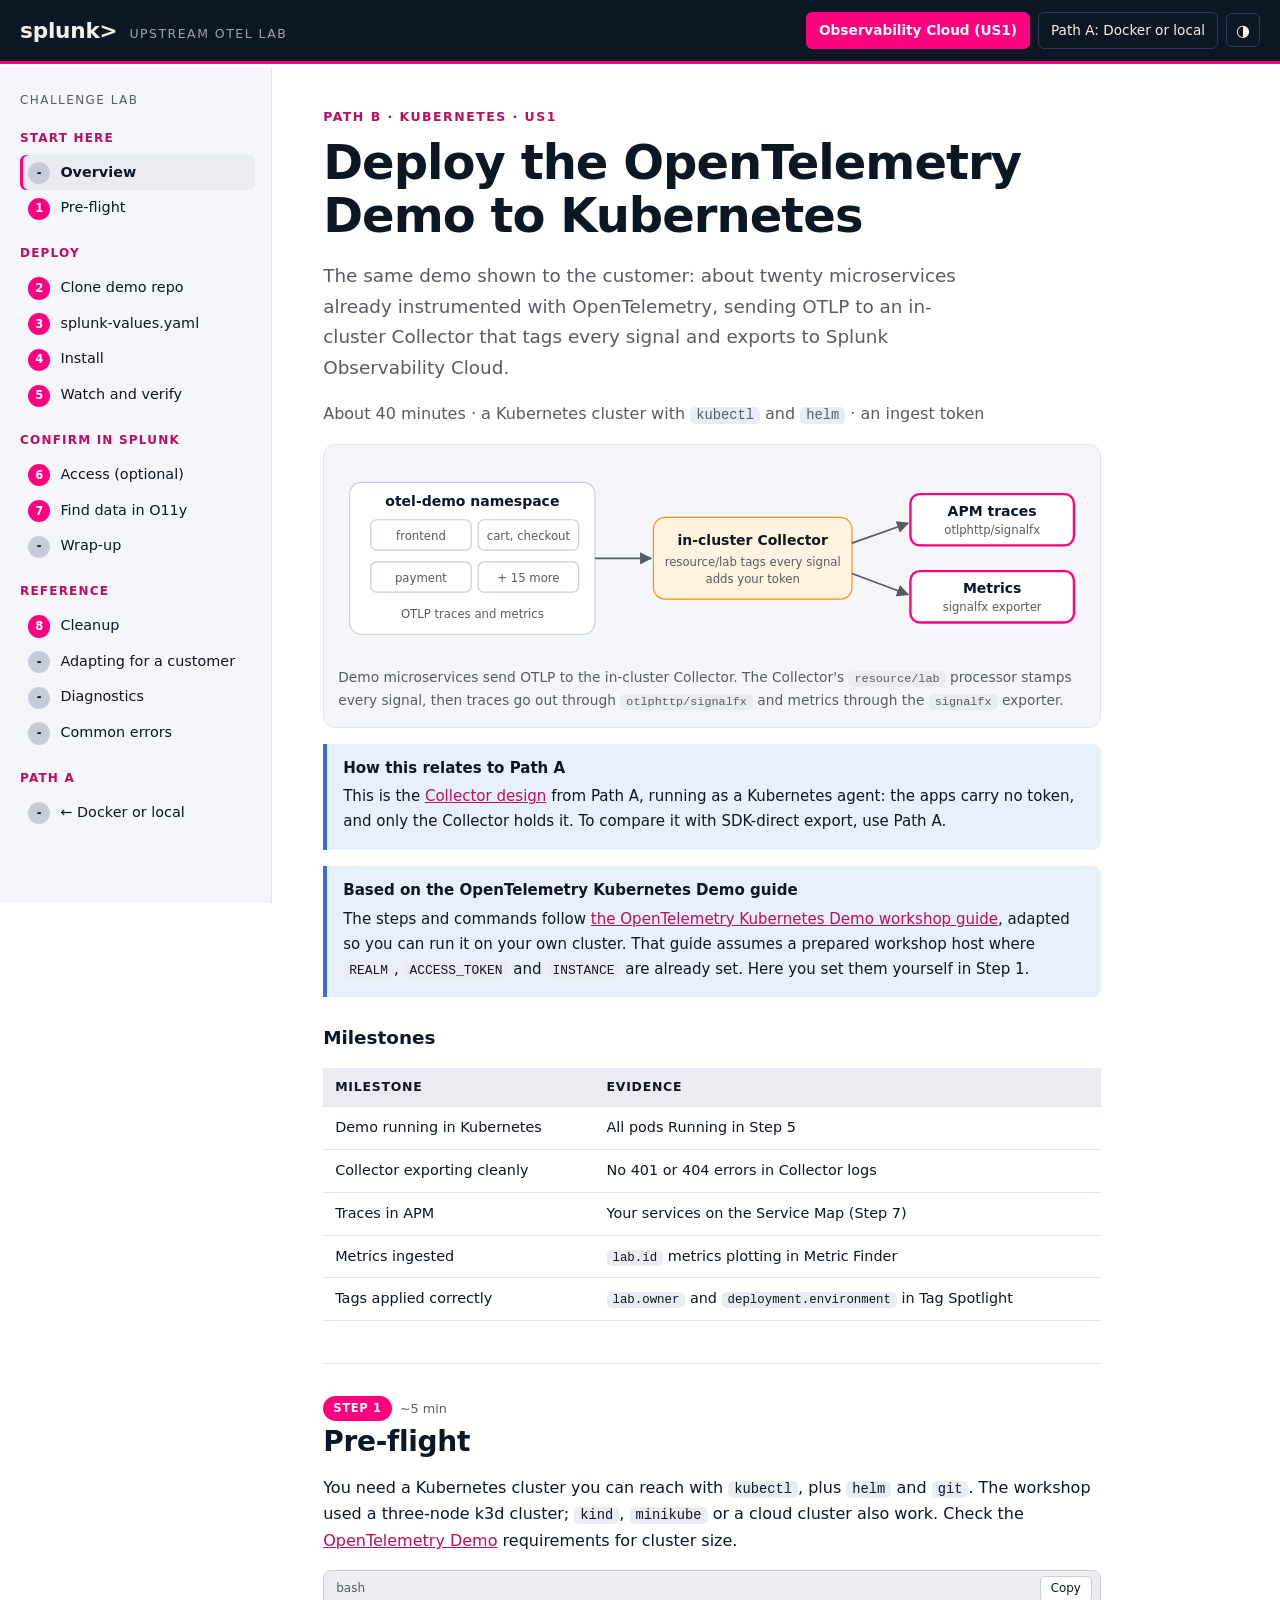
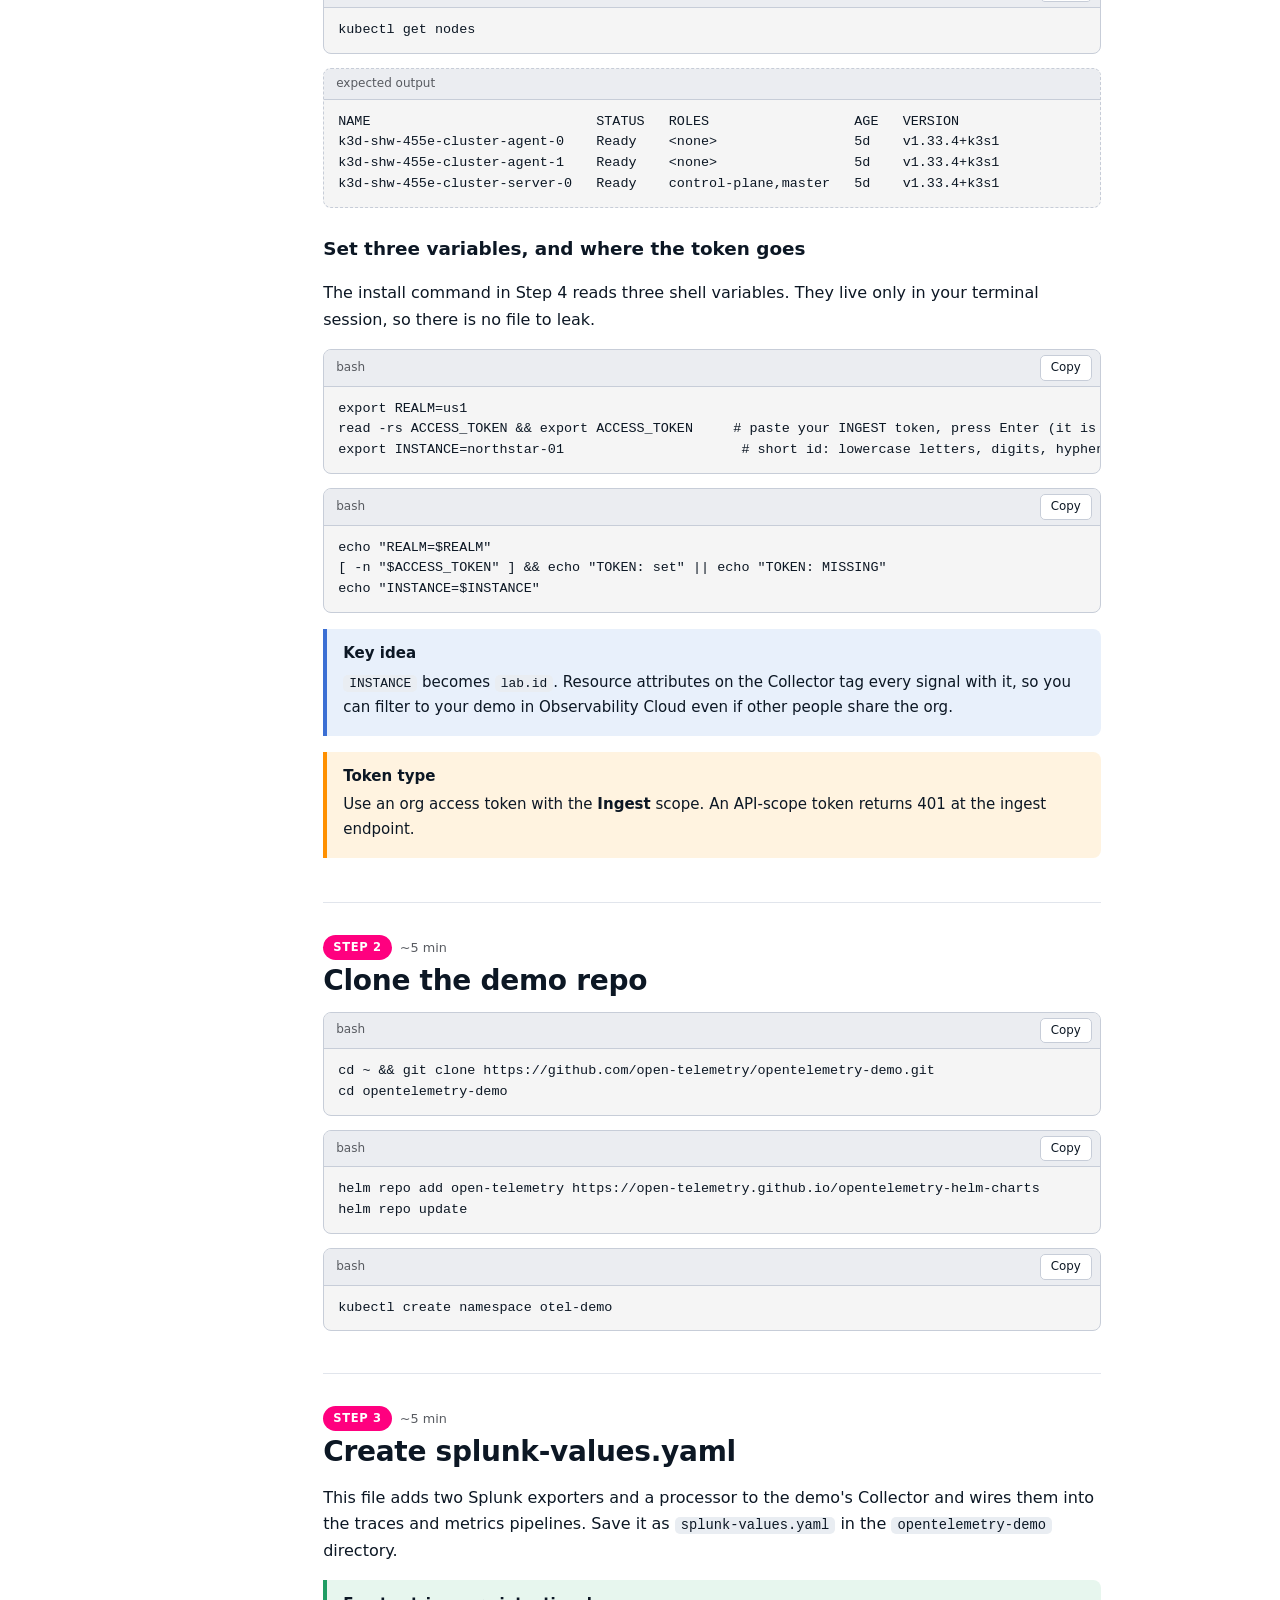
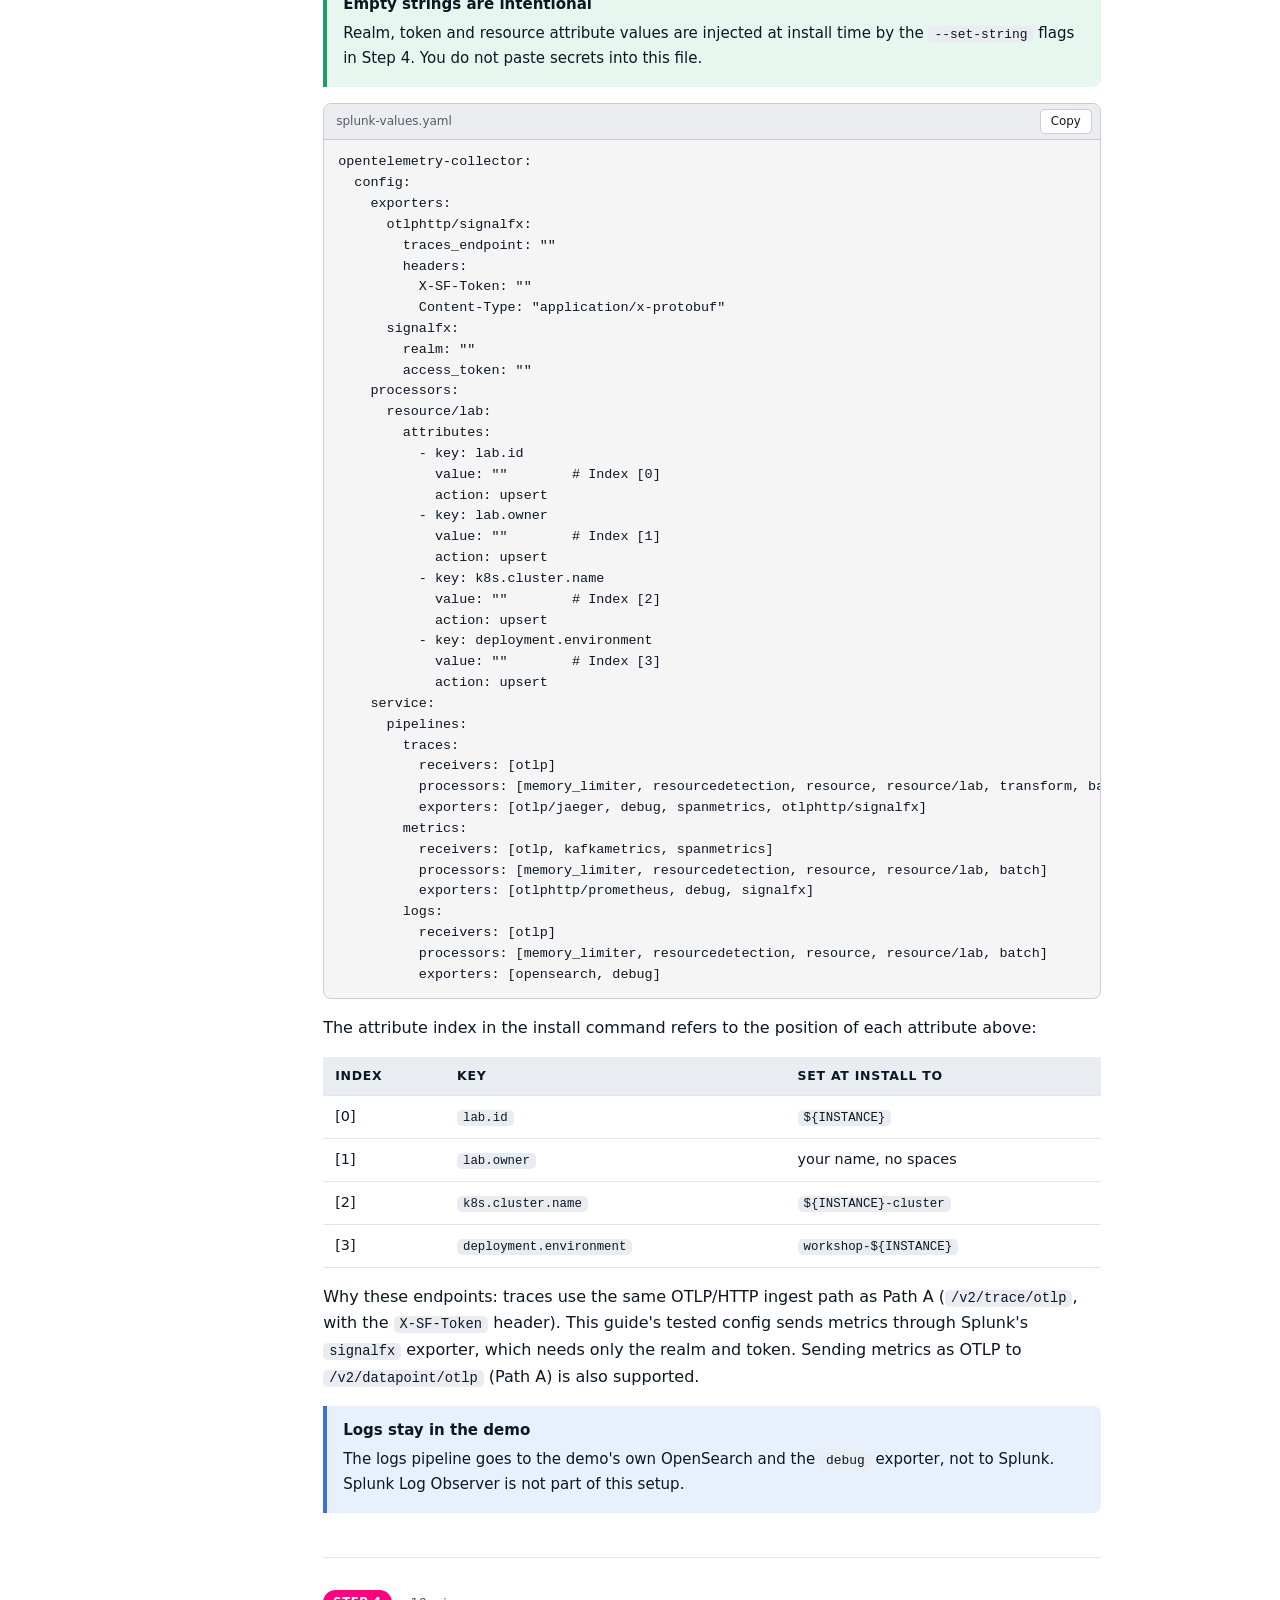
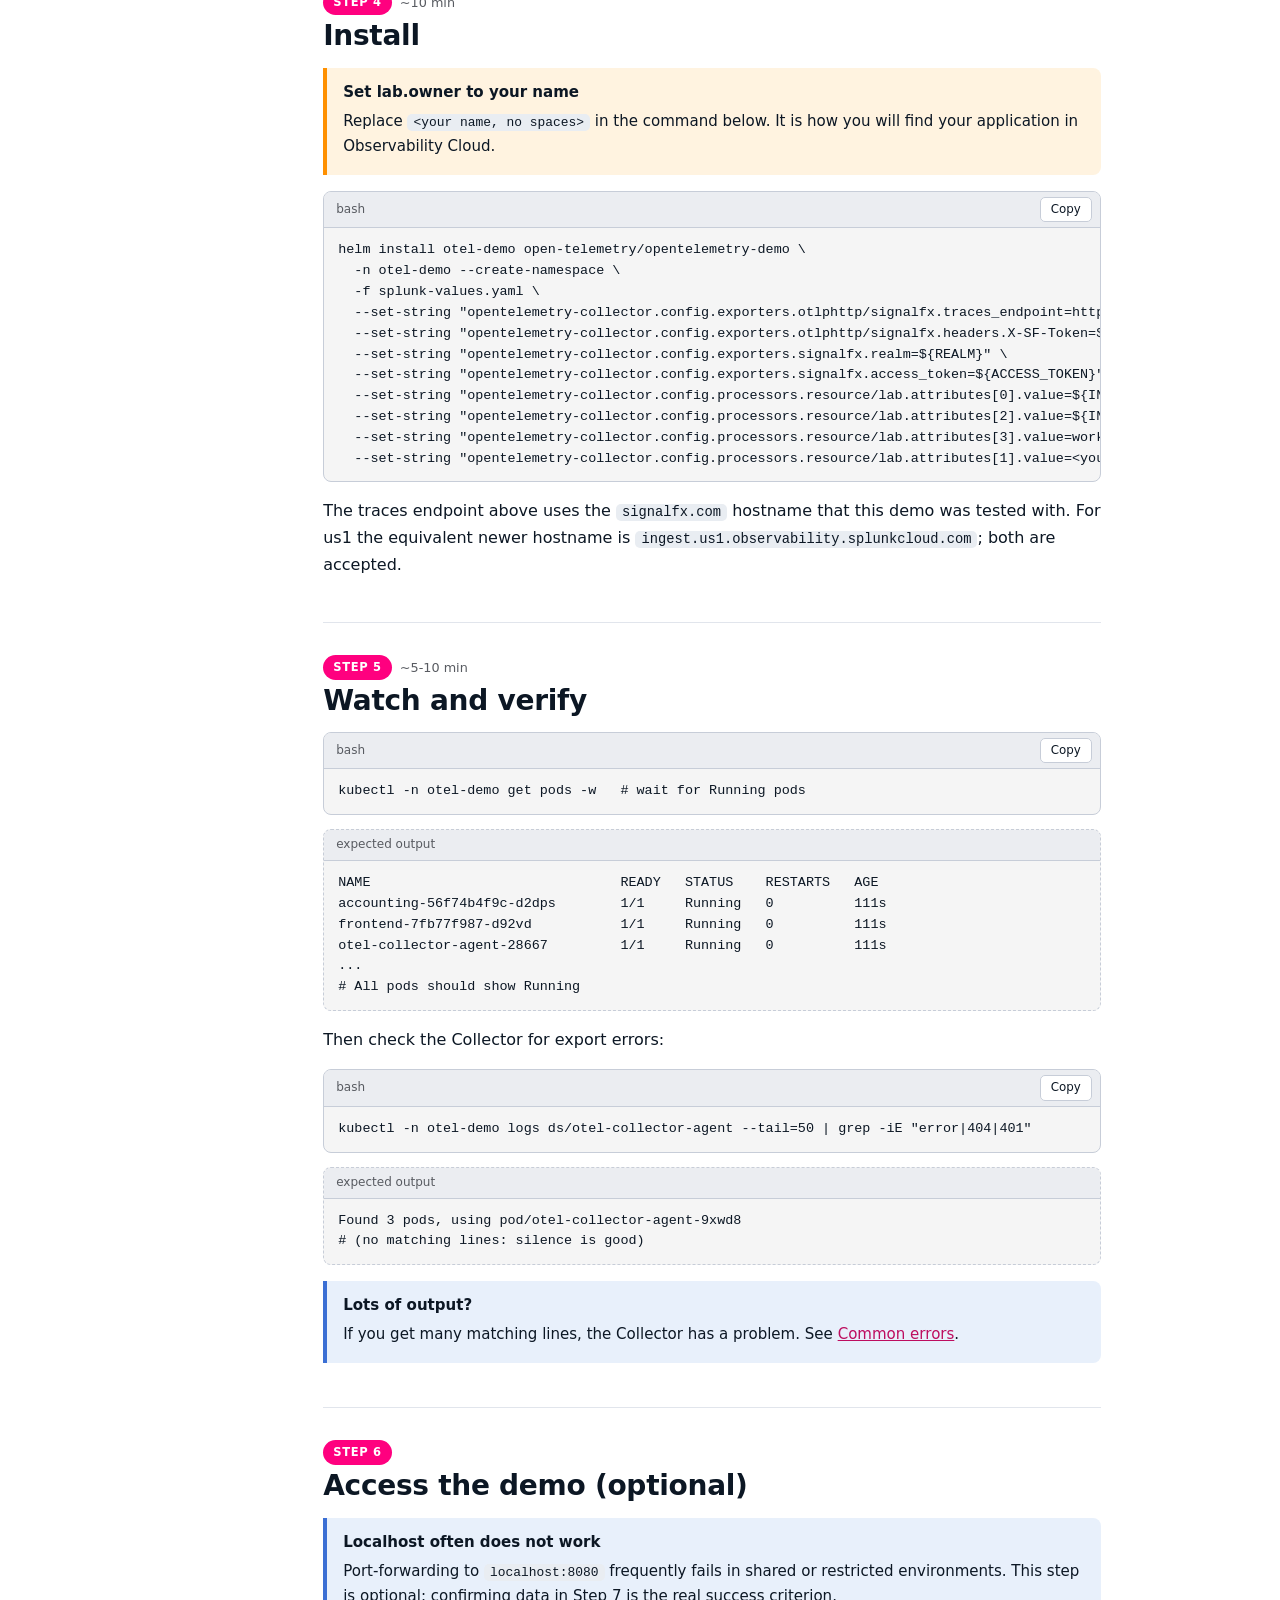
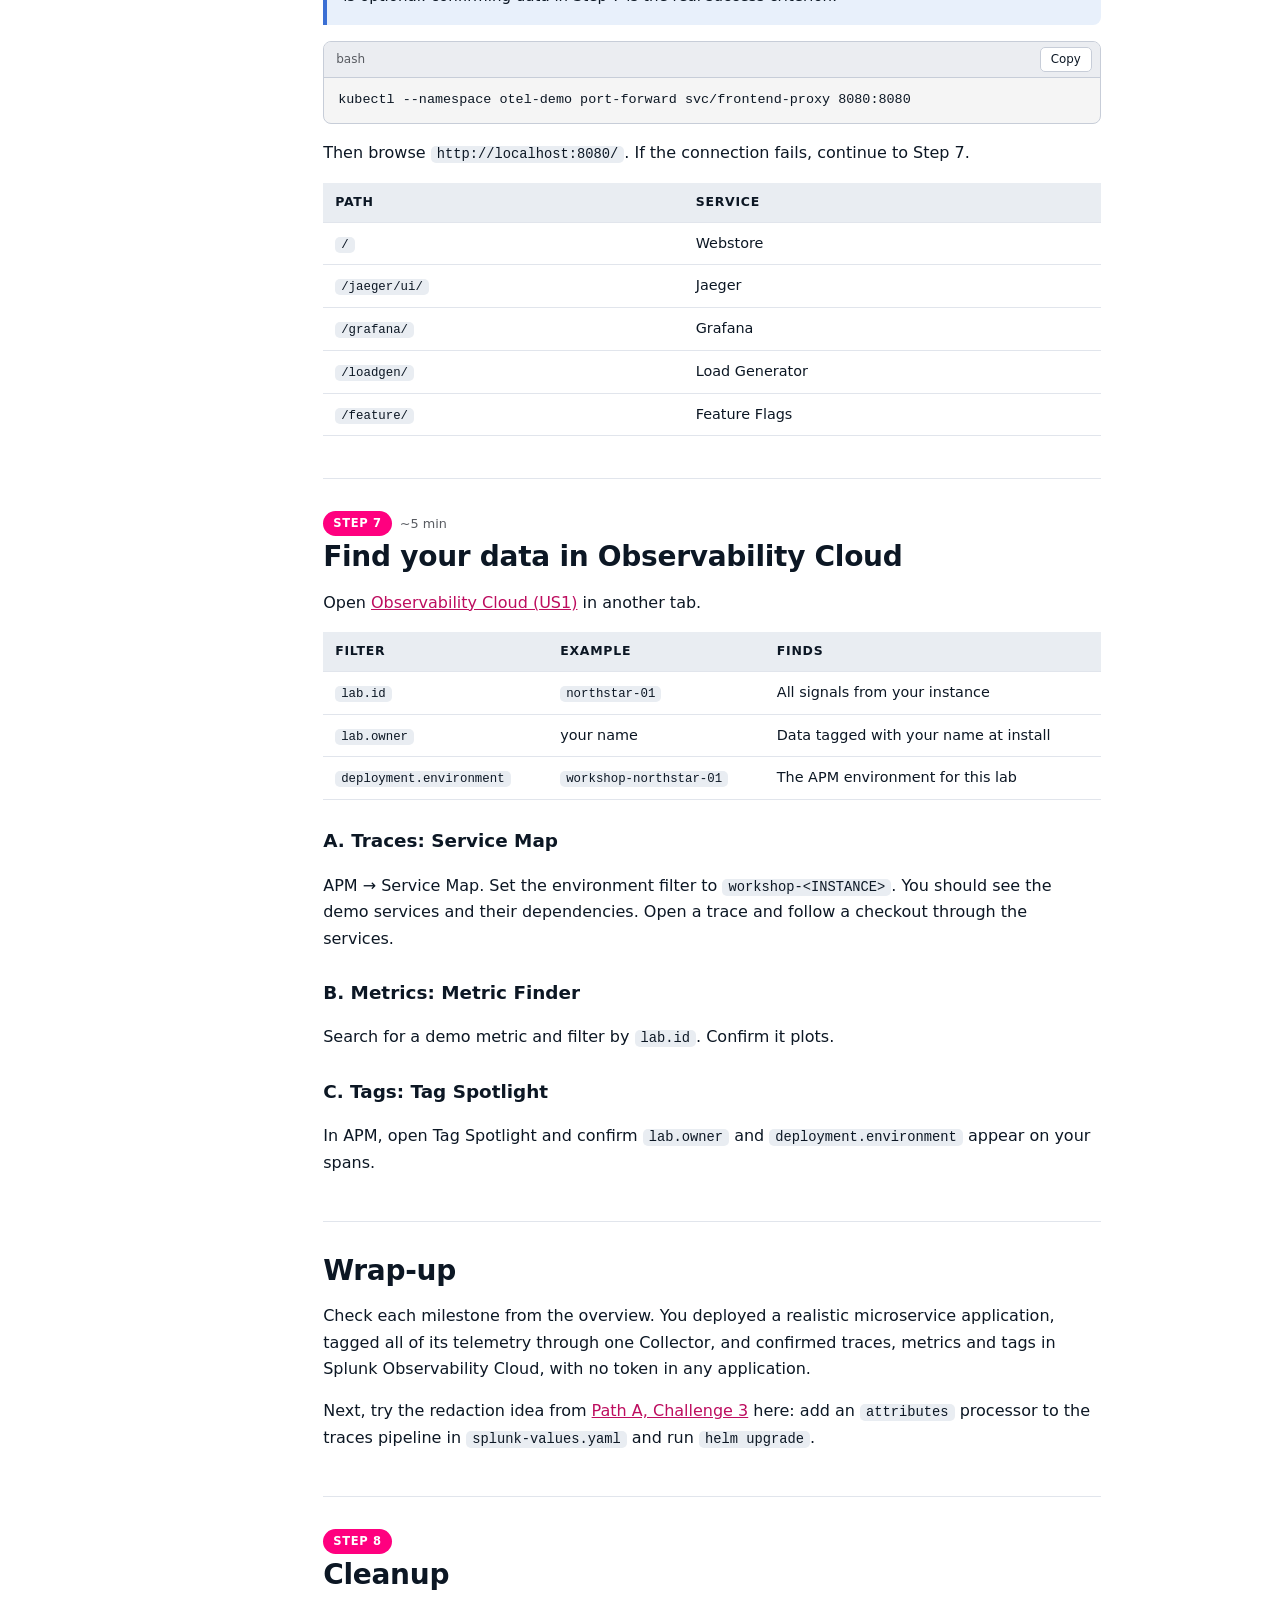
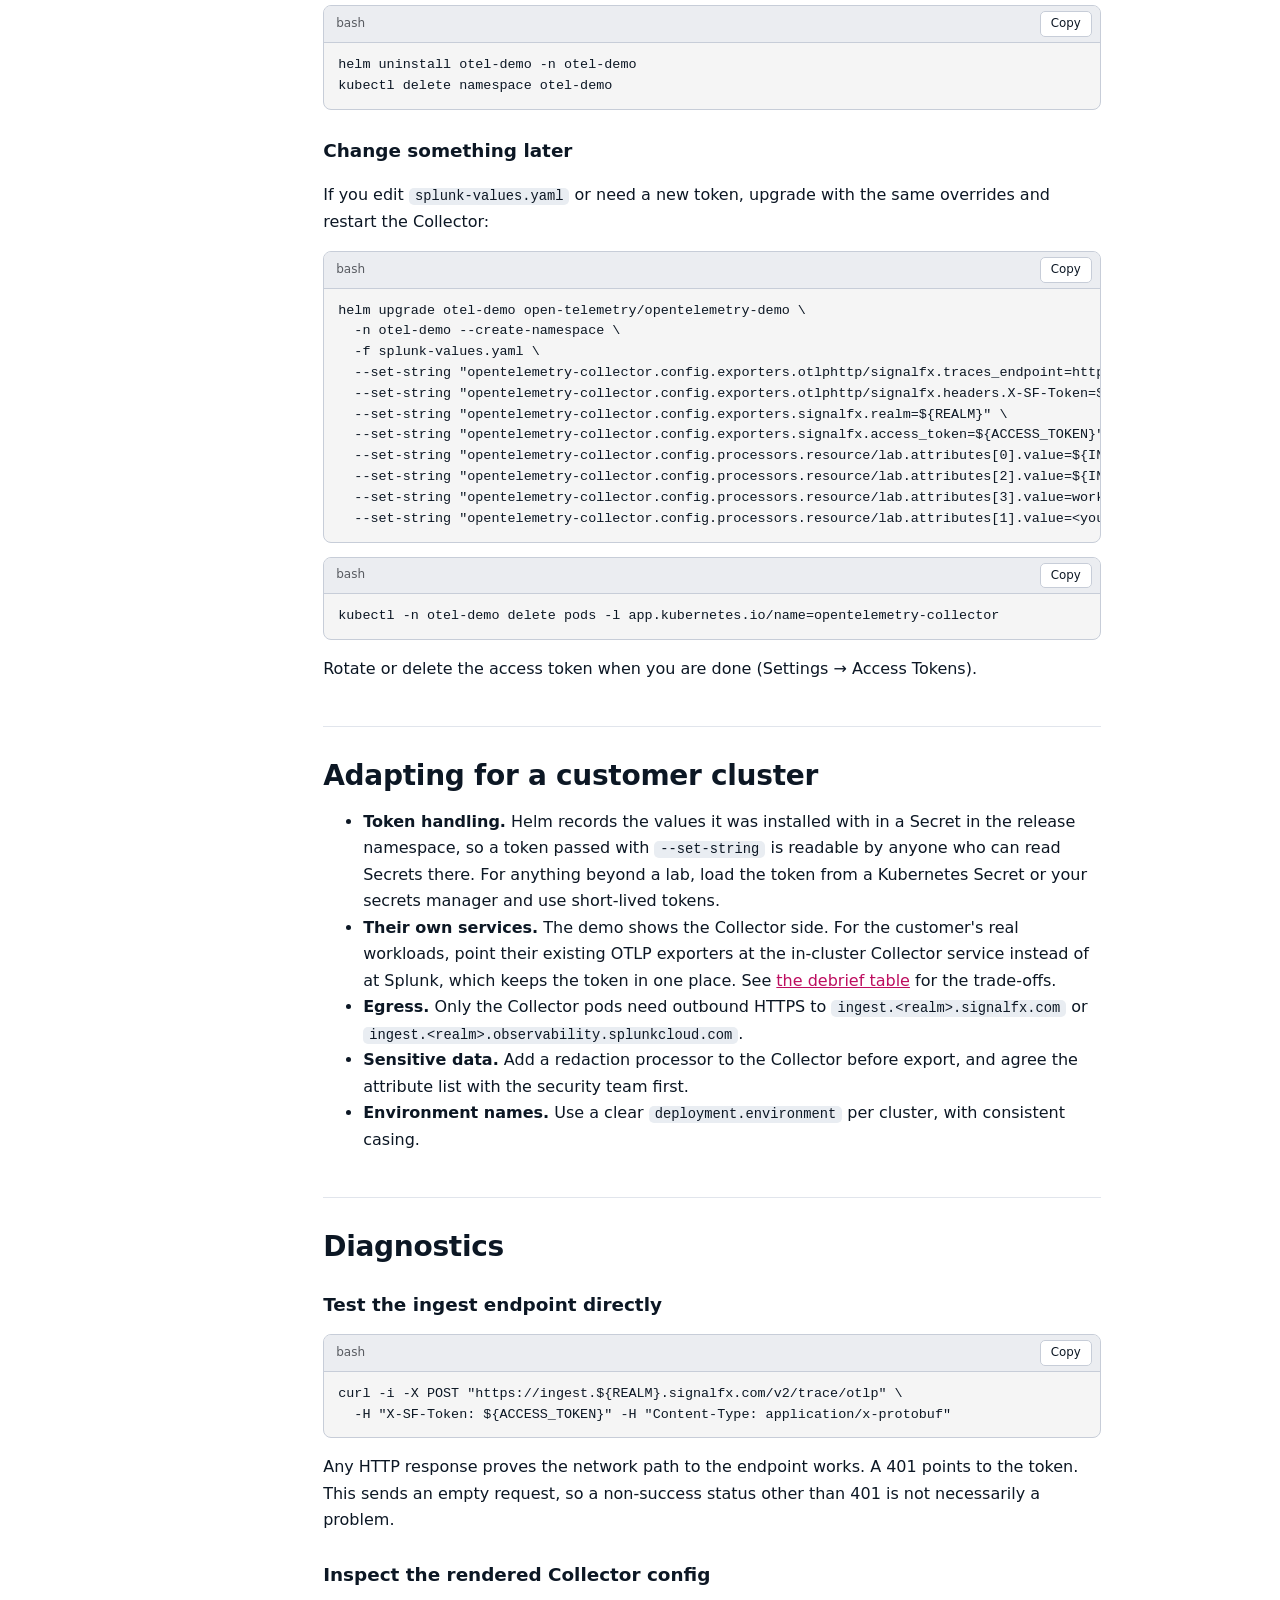
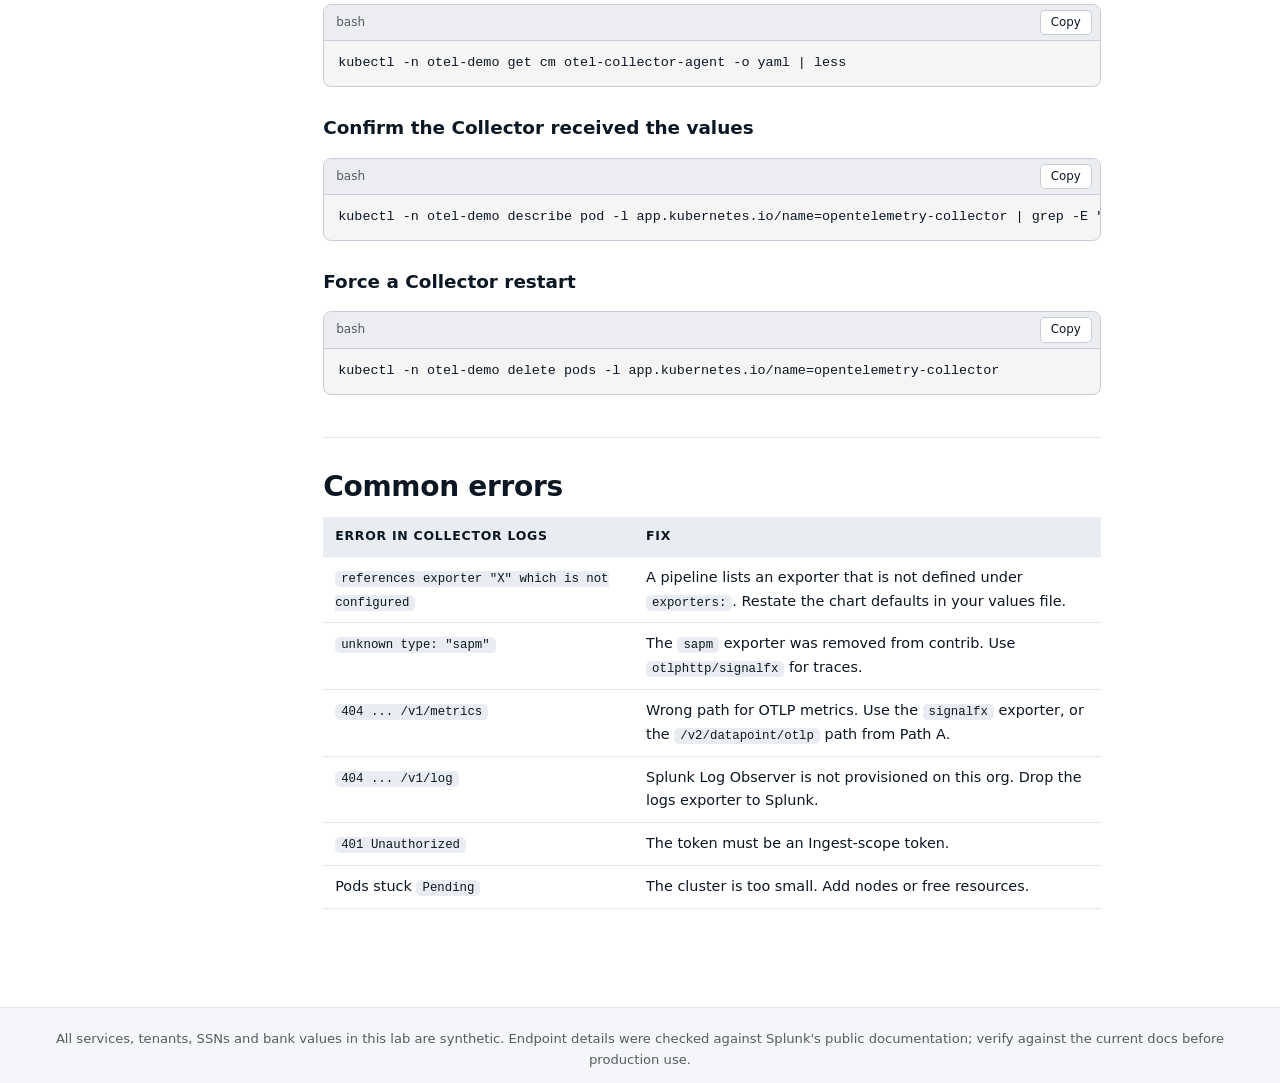
==== docs/kubernetes.html @ b183fb02 "Restyle guide to Splunk Workshop Theme; add Path B Kubernetes demo page Co-Authored-By: Claude Sonne" ====
<!doctype html>
<html lang="en">
<head>
<meta charset="utf-8">
<meta name="viewport" content="width=device-width, initial-scale=1">
<title>Path B: OpenTelemetry Demo on Kubernetes</title>
<meta name="description" content="Deploy the OpenTelemetry Demo to Kubernetes with an in-cluster Collector that sends traces and metrics to Splunk Observability Cloud.">
<link rel="stylesheet" href="style.css">
</head>
<body>
<a class="skip-link" href="#content">Skip to content</a>
<header class="site-header"><div class="site-header__inner">
  <a class="brand" href="index.html"><span class="brand__mark">splunk&gt;</span><span class="brand__tag">upstream otel lab</span></a>
  <div class="header-actions">
    <a class="header-link header-link--primary" href="https://app.us1.signalfx.com/#/home" target="_blank" rel="noopener noreferrer">Observability Cloud (US1)</a>
    <a class="header-link" href="index.html">Path A: Docker or local</a>
    <button type="button" class="theme-toggle" id="themeToggle" aria-label="Toggle light or dark theme">&#9681;</button>
  </div>
</div></header>
<div class="progress" aria-hidden="true"><div class="progress__bar" id="progressBar"></div></div>
<div class="page">
<aside class="sidebar" aria-label="Guide contents"><p class="sidebar__sub">Challenge lab</p><p class="sidebar__group">Start here</p><ul><li><a href="#overview"><span class="num num--dash">-</span>Overview</a></li><li><a href="#preflight"><span class="num">1</span>Pre-flight</a></li></ul><p class="sidebar__group">Deploy</p><ul><li><a href="#clone"><span class="num">2</span>Clone demo repo</a></li><li><a href="#values"><span class="num">3</span>splunk-values.yaml</a></li><li><a href="#install"><span class="num">4</span>Install</a></li><li><a href="#verify"><span class="num">5</span>Watch and verify</a></li></ul><p class="sidebar__group">Confirm in Splunk</p><ul><li><a href="#access"><span class="num">6</span>Access (optional)</a></li><li><a href="#o11y"><span class="num">7</span>Find data in O11y</a></li><li><a href="#wrapup"><span class="num num--dash">-</span>Wrap-up</a></li></ul><p class="sidebar__group">Reference</p><ul><li><a href="#cleanup"><span class="num">8</span>Cleanup</a></li><li><a href="#customer"><span class="num num--dash">-</span>Adapting for a customer</a></li><li><a href="#diagnostics"><span class="num num--dash">-</span>Diagnostics</a></li><li><a href="#errors"><span class="num num--dash">-</span>Common errors</a></li></ul><p class="sidebar__group">Path A</p><ul><li><a href="index.html"><span class="num num--dash">-</span>&larr; Docker or local</a></li></ul></aside>
<main id="content">
<section id="overview">
<p class="eyebrow">Path B &middot; Kubernetes &middot; us1</p>
<h1>Deploy the OpenTelemetry Demo to Kubernetes</h1>
<p class="lead">The same demo shown to the customer: about twenty microservices already instrumented with OpenTelemetry, sending OTLP to an in-cluster Collector that tags every signal and exports to Splunk Observability Cloud.</p>
<p class="muted">About 40 minutes &middot; a Kubernetes cluster with <code>kubectl</code> and <code>helm</code> &middot; an ingest token</p>
<figure class="diagram"><svg viewBox="0 0 640 170" role="img" aria-label="Demo microservices send OTLP to an in-cluster Collector that tags and exports to Splunk Observability Cloud"><defs><marker id="ah" viewBox="0 0 10 10" refX="9" refY="5" markerWidth="7" markerHeight="7" orient="auto-start-reverse"><path d="M0 0 L10 5 L0 10 z" fill="currentColor" style="color:var(--ink-muted)"/></marker></defs>
<rect x="10" y="20" width="210" height="130" rx="10" class="node"/><text x="115" y="40" class="lbl">otel-demo namespace</text>
<rect x="28" y="52" width="86" height="26" rx="5" class="node"/><text x="71" y="69" class="sub">frontend</text>
<rect x="120" y="52" width="86" height="26" rx="5" class="node"/><text x="163" y="69" class="sub">cart, checkout</text>
<rect x="28" y="88" width="86" height="26" rx="5" class="node"/><text x="71" y="105" class="sub">payment</text>
<rect x="120" y="88" width="86" height="26" rx="5" class="node"/><text x="163" y="105" class="sub">+ 15 more</text>
<text x="115" y="136" class="sub">OTLP traces and metrics</text>
<rect x="270" y="50" width="170" height="70" rx="10" class="node-warm"/><text x="355" y="74" class="lbl">in-cluster Collector</text><text x="355" y="92" class="sub">resource/lab tags every signal</text><text x="355" y="106" class="sub">adds your token</text>
<rect x="490" y="30" width="140" height="44" rx="8" class="node-accent"/><text x="560" y="49" class="lbl">APM traces</text><text x="560" y="64" class="sub">otlphttp/signalfx</text>
<rect x="490" y="96" width="140" height="44" rx="8" class="node-accent"/><text x="560" y="115" class="lbl">Metrics</text><text x="560" y="130" class="sub">signalfx exporter</text>
<path d="M220 85 L268 85" class="arrow"/><path d="M440 72 L488 55" class="arrow"/><path d="M440 98 L488 116" class="arrow"/></svg><figcaption>Demo microservices send OTLP to the in-cluster Collector. The Collector's <code>resource/lab</code> processor stamps every signal, then traces go out through <code>otlphttp/signalfx</code> and metrics through the <code>signalfx</code> exporter.</figcaption></figure>
<div class="callout callout--info"><span class="callout__title">How this relates to Path A</span><p>This is the <a href="index.html#c2">Collector design</a> from Path A, running as a Kubernetes agent: the apps carry no token, and only the Collector holds it. To compare it with SDK-direct export, use Path A.</p></div>
<div class="callout"><span class="callout__title">Based on the OpenTelemetry Kubernetes Demo guide</span><p>The steps and commands follow <a href="https://garrett-splunk.github.io/OpenTelemetry-Kubernetes-Demo/">the OpenTelemetry Kubernetes Demo workshop guide</a>, adapted so you can run it on your own cluster. That guide assumes a prepared workshop host where <code>REALM</code>, <code>ACCESS_TOKEN</code> and <code>INSTANCE</code> are already set. Here you set them yourself in Step 1.</p></div>
<h3>Milestones</h3>
<div class="table-wrap"><table class=""><thead><tr><th>Milestone</th><th>Evidence</th></tr></thead><tbody><tr><td>Demo running in Kubernetes</td><td>All pods Running in Step 5</td></tr><tr><td>Collector exporting cleanly</td><td>No 401 or 404 errors in Collector logs</td></tr><tr><td>Traces in APM</td><td>Your services on the Service Map (Step 7)</td></tr><tr><td>Metrics ingested</td><td><code>lab.id</code> metrics plotting in Metric Finder</td></tr><tr><td>Tags applied correctly</td><td><code>lab.owner</code> and <code>deployment.environment</code> in Tag Spotlight</td></tr></tbody></table></div>
</section>
<section id="preflight"><div class="step-meta"><span class="step-badge">Step 1</span><span class="step-time">~5 min</span></div><h2>Pre-flight</h2>
<p>You need a Kubernetes cluster you can reach with <code>kubectl</code>, plus <code>helm</code> and <code>git</code>. The workshop used a three-node k3d cluster; <code>kind</code>, <code>minikube</code> or a cloud cluster also work. Check the <a href="https://github.com/open-telemetry/opentelemetry-demo">OpenTelemetry Demo</a> requirements for cluster size.</p>
<div class="code-block" data-copy><div class="code-block__header"><span>bash</span><button class="btn-copy" type="button">Copy</button></div><pre><code>kubectl get nodes</code></pre></div>
<div class="code-block code-block--out"><div class="code-block__header"><span>expected output</span></div><pre><code>NAME                            STATUS   ROLES                  AGE   VERSION
k3d-shw-455e-cluster-agent-0    Ready    &lt;none&gt;                 5d    v1.33.4+k3s1
k3d-shw-455e-cluster-agent-1    Ready    &lt;none&gt;                 5d    v1.33.4+k3s1
k3d-shw-455e-cluster-server-0   Ready    control-plane,master   5d    v1.33.4+k3s1</code></pre></div>
<h3>Set three variables, and where the token goes</h3>
<p>The install command in Step 4 reads three shell variables. They live only in your terminal session, so there is no file to leak.</p>
<div class="code-block" data-copy><div class="code-block__header"><span>bash</span><button class="btn-copy" type="button">Copy</button></div><pre><code>export REALM=us1
read -rs ACCESS_TOKEN &amp;&amp; export ACCESS_TOKEN     # paste your INGEST token, press Enter (it is not echoed)
export INSTANCE=northstar-01                      # short id: lowercase letters, digits, hyphens</code></pre></div>
<div class="code-block" data-copy><div class="code-block__header"><span>bash</span><button class="btn-copy" type="button">Copy</button></div><pre><code>echo &quot;REALM=$REALM&quot;
[ -n &quot;$ACCESS_TOKEN&quot; ] &amp;&amp; echo &quot;TOKEN: set&quot; || echo &quot;TOKEN: MISSING&quot;
echo &quot;INSTANCE=$INSTANCE&quot;</code></pre></div>
<div class="callout"><span class="callout__title">Key idea</span><p><code>INSTANCE</code> becomes <code>lab.id</code>. Resource attributes on the Collector tag every signal with it, so you can filter to your demo in Observability Cloud even if other people share the org.</p></div>
<div class="callout callout--warning"><span class="callout__title">Token type</span><p>Use an org access token with the <strong>Ingest</strong> scope. An API-scope token returns 401 at the ingest endpoint.</p></div>
</section>
<section id="clone"><div class="step-meta"><span class="step-badge">Step 2</span><span class="step-time">~5 min</span></div><h2>Clone the demo repo</h2>
<div class="code-block" data-copy><div class="code-block__header"><span>bash</span><button class="btn-copy" type="button">Copy</button></div><pre><code>cd ~ &amp;&amp; git clone https://github.com/open-telemetry/opentelemetry-demo.git
cd opentelemetry-demo</code></pre></div>
<div class="code-block" data-copy><div class="code-block__header"><span>bash</span><button class="btn-copy" type="button">Copy</button></div><pre><code>helm repo add open-telemetry https://open-telemetry.github.io/opentelemetry-helm-charts
helm repo update</code></pre></div>
<div class="code-block" data-copy><div class="code-block__header"><span>bash</span><button class="btn-copy" type="button">Copy</button></div><pre><code>kubectl create namespace otel-demo</code></pre></div>
</section>
<section id="values"><div class="step-meta"><span class="step-badge">Step 3</span><span class="step-time">~5 min</span></div><h2>Create splunk-values.yaml</h2>
<p>This file adds two Splunk exporters and a processor to the demo's Collector and wires them into the traces and metrics pipelines. Save it as <code>splunk-values.yaml</code> in the <code>opentelemetry-demo</code> directory.</p>
<div class="callout callout--tip"><span class="callout__title">Empty strings are intentional</span><p>Realm, token and resource attribute values are injected at install time by the <code>--set-string</code> flags in Step 4. You do not paste secrets into this file.</p></div>
<div class="code-block" data-copy><div class="code-block__header"><span>splunk-values.yaml</span><button class="btn-copy" type="button">Copy</button></div><pre><code>opentelemetry-collector:
  config:
    exporters:
      otlphttp/signalfx:
        traces_endpoint: &quot;&quot;
        headers:
          X-SF-Token: &quot;&quot;
          Content-Type: &quot;application/x-protobuf&quot;
      signalfx:
        realm: &quot;&quot;
        access_token: &quot;&quot;
    processors:
      resource/lab:
        attributes:
          - key: lab.id
            value: &quot;&quot;        # Index [0]
            action: upsert
          - key: lab.owner
            value: &quot;&quot;        # Index [1]
            action: upsert
          - key: k8s.cluster.name
            value: &quot;&quot;        # Index [2]
            action: upsert
          - key: deployment.environment
            value: &quot;&quot;        # Index [3]
            action: upsert
    service:
      pipelines:
        traces:
          receivers: [otlp]
          processors: [memory_limiter, resourcedetection, resource, resource/lab, transform, batch]
          exporters: [otlp/jaeger, debug, spanmetrics, otlphttp/signalfx]
        metrics:
          receivers: [otlp, kafkametrics, spanmetrics]
          processors: [memory_limiter, resourcedetection, resource, resource/lab, batch]
          exporters: [otlphttp/prometheus, debug, signalfx]
        logs:
          receivers: [otlp]
          processors: [memory_limiter, resourcedetection, resource, resource/lab, batch]
          exporters: [opensearch, debug]</code></pre></div>
<p>The attribute index in the install command refers to the position of each attribute above:</p>
<div class="table-wrap"><table class=""><thead><tr><th>Index</th><th>Key</th><th>Set at install to</th></tr></thead><tbody><tr><td>[0]</td><td><code>lab.id</code></td><td><code>${INSTANCE}</code></td></tr><tr><td>[1]</td><td><code>lab.owner</code></td><td>your name, no spaces</td></tr><tr><td>[2]</td><td><code>k8s.cluster.name</code></td><td><code>${INSTANCE}-cluster</code></td></tr><tr><td>[3]</td><td><code>deployment.environment</code></td><td><code>workshop-${INSTANCE}</code></td></tr></tbody></table></div>
<p>Why these endpoints: traces use the same OTLP/HTTP ingest path as Path A (<code>/v2/trace/otlp</code>, with the <code>X-SF-Token</code> header). This guide's tested config sends metrics through Splunk's <code>signalfx</code> exporter, which needs only the realm and token. Sending metrics as OTLP to <code>/v2/datapoint/otlp</code> (Path A) is also supported.</p>
<div class="callout"><span class="callout__title">Logs stay in the demo</span><p>The logs pipeline goes to the demo's own OpenSearch and the <code>debug</code> exporter, not to Splunk. Splunk Log Observer is not part of this setup.</p></div>
</section>
<section id="install"><div class="step-meta"><span class="step-badge">Step 4</span><span class="step-time">~10 min</span></div><h2>Install</h2>
<div class="callout callout--warning"><span class="callout__title">Set lab.owner to your name</span><p>Replace <code>&lt;your name, no spaces&gt;</code> in the command below. It is how you will find your application in Observability Cloud.</p></div>
<div class="code-block" data-copy><div class="code-block__header"><span>bash</span><button class="btn-copy" type="button">Copy</button></div><pre><code>helm install otel-demo open-telemetry/opentelemetry-demo \
  -n otel-demo --create-namespace \
  -f splunk-values.yaml \
  --set-string &quot;opentelemetry-collector.config.exporters.otlphttp/signalfx.traces_endpoint=https://ingest.${REALM}.signalfx.com/v2/trace/otlp&quot; \
  --set-string &quot;opentelemetry-collector.config.exporters.otlphttp/signalfx.headers.X-SF-Token=${ACCESS_TOKEN}&quot; \
  --set-string &quot;opentelemetry-collector.config.exporters.signalfx.realm=${REALM}&quot; \
  --set-string &quot;opentelemetry-collector.config.exporters.signalfx.access_token=${ACCESS_TOKEN}&quot; \
  --set-string &quot;opentelemetry-collector.config.processors.resource/lab.attributes[0].value=${INSTANCE}&quot; \
  --set-string &quot;opentelemetry-collector.config.processors.resource/lab.attributes[2].value=${INSTANCE}-cluster&quot; \
  --set-string &quot;opentelemetry-collector.config.processors.resource/lab.attributes[3].value=workshop-${INSTANCE}&quot; \
  --set-string &quot;opentelemetry-collector.config.processors.resource/lab.attributes[1].value=&lt;your name, no spaces&gt;&quot;</code></pre></div>
<p>The traces endpoint above uses the <code>signalfx.com</code> hostname that this demo was tested with. For us1 the equivalent newer hostname is <code>ingest.us1.observability.splunkcloud.com</code>; both are accepted.</p>
</section>
<section id="verify"><div class="step-meta"><span class="step-badge">Step 5</span><span class="step-time">~5-10 min</span></div><h2>Watch and verify</h2>
<div class="code-block" data-copy><div class="code-block__header"><span>bash</span><button class="btn-copy" type="button">Copy</button></div><pre><code>kubectl -n otel-demo get pods -w   # wait for Running pods</code></pre></div>
<div class="code-block code-block--out"><div class="code-block__header"><span>expected output</span></div><pre><code>NAME                               READY   STATUS    RESTARTS   AGE
accounting-56f74b4f9c-d2dps        1/1     Running   0          111s
frontend-7fb77f987-d92vd           1/1     Running   0          111s
otel-collector-agent-28667         1/1     Running   0          111s
...
# All pods should show Running</code></pre></div>
<p>Then check the Collector for export errors:</p>
<div class="code-block" data-copy><div class="code-block__header"><span>bash</span><button class="btn-copy" type="button">Copy</button></div><pre><code>kubectl -n otel-demo logs ds/otel-collector-agent --tail=50 | grep -iE &quot;error|404|401&quot;</code></pre></div>
<div class="code-block code-block--out"><div class="code-block__header"><span>expected output</span></div><pre><code>Found 3 pods, using pod/otel-collector-agent-9xwd8
# (no matching lines: silence is good)</code></pre></div>
<div class="callout"><span class="callout__title">Lots of output?</span><p>If you get many matching lines, the Collector has a problem. See <a href="#errors">Common errors</a>.</p></div>
</section>
<section id="access"><div class="step-meta"><span class="step-badge">Step 6</span></div><h2>Access the demo (optional)</h2>
<div class="callout"><span class="callout__title">Localhost often does not work</span><p>Port-forwarding to <code>localhost:8080</code> frequently fails in shared or restricted environments. This step is optional: confirming data in Step 7 is the real success criterion.</p></div>
<div class="code-block" data-copy><div class="code-block__header"><span>bash</span><button class="btn-copy" type="button">Copy</button></div><pre><code>kubectl --namespace otel-demo port-forward svc/frontend-proxy 8080:8080</code></pre></div>
<p>Then browse <code>http://localhost:8080/</code>. If the connection fails, continue to Step 7.</p>
<div class="table-wrap"><table class=""><thead><tr><th>Path</th><th>Service</th></tr></thead><tbody><tr><td><code>/</code></td><td>Webstore</td></tr><tr><td><code>/jaeger/ui/</code></td><td>Jaeger</td></tr><tr><td><code>/grafana/</code></td><td>Grafana</td></tr><tr><td><code>/loadgen/</code></td><td>Load Generator</td></tr><tr><td><code>/feature/</code></td><td>Feature Flags</td></tr></tbody></table></div>
</section>
<section id="o11y"><div class="step-meta"><span class="step-badge">Step 7</span><span class="step-time">~5 min</span></div><h2>Find your data in Observability Cloud</h2>
<p>Open <a href="https://app.us1.signalfx.com/#/home" target="_blank" rel="noopener noreferrer">Observability Cloud (US1)</a> in another tab.</p>
<div class="table-wrap"><table class=""><thead><tr><th>Filter</th><th>Example</th><th>Finds</th></tr></thead><tbody><tr><td><code>lab.id</code></td><td><code>northstar-01</code></td><td>All signals from your instance</td></tr><tr><td><code>lab.owner</code></td><td>your name</td><td>Data tagged with your name at install</td></tr><tr><td><code>deployment.environment</code></td><td><code>workshop-northstar-01</code></td><td>The APM environment for this lab</td></tr></tbody></table></div>
<h3>A. Traces: Service Map</h3>
<p>APM &rarr; Service Map. Set the environment filter to <code>workshop-&lt;INSTANCE&gt;</code>. You should see the demo services and their dependencies. Open a trace and follow a checkout through the services.</p>
<h3>B. Metrics: Metric Finder</h3>
<p>Search for a demo metric and filter by <code>lab.id</code>. Confirm it plots.</p>
<h3>C. Tags: Tag Spotlight</h3>
<p>In APM, open Tag Spotlight and confirm <code>lab.owner</code> and <code>deployment.environment</code> appear on your spans.</p>
</section>
<section id="wrapup"><h2>Wrap-up</h2>
<p>Check each milestone from the overview. You deployed a realistic microservice application, tagged all of its telemetry through one Collector, and confirmed traces, metrics and tags in Splunk Observability Cloud, with no token in any application.</p>
<p>Next, try the redaction idea from <a href="index.html#c3">Path A, Challenge 3</a> here: add an <code>attributes</code> processor to the traces pipeline in <code>splunk-values.yaml</code> and run <code>helm upgrade</code>.</p>
</section>
<section id="cleanup"><div class="step-meta"><span class="step-badge">Step 8</span></div><h2>Cleanup</h2>
<div class="code-block" data-copy><div class="code-block__header"><span>bash</span><button class="btn-copy" type="button">Copy</button></div><pre><code>helm uninstall otel-demo -n otel-demo
kubectl delete namespace otel-demo</code></pre></div>
<h3>Change something later</h3>
<p>If you edit <code>splunk-values.yaml</code> or need a new token, upgrade with the same overrides and restart the Collector:</p>
<div class="code-block" data-copy><div class="code-block__header"><span>bash</span><button class="btn-copy" type="button">Copy</button></div><pre><code>helm upgrade otel-demo open-telemetry/opentelemetry-demo \
  -n otel-demo --create-namespace \
  -f splunk-values.yaml \
  --set-string &quot;opentelemetry-collector.config.exporters.otlphttp/signalfx.traces_endpoint=https://ingest.${REALM}.signalfx.com/v2/trace/otlp&quot; \
  --set-string &quot;opentelemetry-collector.config.exporters.otlphttp/signalfx.headers.X-SF-Token=${ACCESS_TOKEN}&quot; \
  --set-string &quot;opentelemetry-collector.config.exporters.signalfx.realm=${REALM}&quot; \
  --set-string &quot;opentelemetry-collector.config.exporters.signalfx.access_token=${ACCESS_TOKEN}&quot; \
  --set-string &quot;opentelemetry-collector.config.processors.resource/lab.attributes[0].value=${INSTANCE}&quot; \
  --set-string &quot;opentelemetry-collector.config.processors.resource/lab.attributes[2].value=${INSTANCE}-cluster&quot; \
  --set-string &quot;opentelemetry-collector.config.processors.resource/lab.attributes[3].value=workshop-${INSTANCE}&quot; \
  --set-string &quot;opentelemetry-collector.config.processors.resource/lab.attributes[1].value=&lt;your name, no spaces&gt;&quot;</code></pre></div>
<div class="code-block" data-copy><div class="code-block__header"><span>bash</span><button class="btn-copy" type="button">Copy</button></div><pre><code>kubectl -n otel-demo delete pods -l app.kubernetes.io/name=opentelemetry-collector</code></pre></div>
<p>Rotate or delete the access token when you are done (Settings &rarr; Access Tokens).</p>
</section>
<section id="customer"><h2>Adapting for a customer cluster</h2>
<ul>
<li><strong>Token handling.</strong> Helm records the values it was installed with in a Secret in the release namespace, so a token passed with <code>--set-string</code> is readable by anyone who can read Secrets there. For anything beyond a lab, load the token from a Kubernetes Secret or your secrets manager and use short-lived tokens.</li>
<li><strong>Their own services.</strong> The demo shows the Collector side. For the customer's real workloads, point their existing OTLP exporters at the in-cluster Collector service instead of at Splunk, which keeps the token in one place. See <a href="index.html#debrief">the debrief table</a> for the trade-offs.</li>
<li><strong>Egress.</strong> Only the Collector pods need outbound HTTPS to <code>ingest.&lt;realm&gt;.signalfx.com</code> or <code>ingest.&lt;realm&gt;.observability.splunkcloud.com</code>.</li>
<li><strong>Sensitive data.</strong> Add a redaction processor to the Collector before export, and agree the attribute list with the security team first.</li>
<li><strong>Environment names.</strong> Use a clear <code>deployment.environment</code> per cluster, with consistent casing.</li>
</ul>
</section>
<section id="diagnostics"><h2>Diagnostics</h2>
<h3>Test the ingest endpoint directly</h3>
<div class="code-block" data-copy><div class="code-block__header"><span>bash</span><button class="btn-copy" type="button">Copy</button></div><pre><code>curl -i -X POST &quot;https://ingest.${REALM}.signalfx.com/v2/trace/otlp&quot; \
  -H &quot;X-SF-Token: ${ACCESS_TOKEN}&quot; -H &quot;Content-Type: application/x-protobuf&quot;</code></pre></div>
<p>Any HTTP response proves the network path to the endpoint works. A 401 points to the token. This sends an empty request, so a non-success status other than 401 is not necessarily a problem.</p>
<h3>Inspect the rendered Collector config</h3>
<div class="code-block" data-copy><div class="code-block__header"><span>bash</span><button class="btn-copy" type="button">Copy</button></div><pre><code>kubectl -n otel-demo get cm otel-collector-agent -o yaml | less</code></pre></div>
<h3>Confirm the Collector received the values</h3>
<div class="code-block" data-copy><div class="code-block__header"><span>bash</span><button class="btn-copy" type="button">Copy</button></div><pre><code>kubectl -n otel-demo describe pod -l app.kubernetes.io/name=opentelemetry-collector | grep -E &quot;REALM:|ACCESS_TOKEN:&quot;</code></pre></div>
<h3>Force a Collector restart</h3>
<div class="code-block" data-copy><div class="code-block__header"><span>bash</span><button class="btn-copy" type="button">Copy</button></div><pre><code>kubectl -n otel-demo delete pods -l app.kubernetes.io/name=opentelemetry-collector</code></pre></div>
</section>
<section id="errors"><h2>Common errors</h2>
<div class="table-wrap"><table class=""><thead><tr><th>Error in Collector logs</th><th>Fix</th></tr></thead><tbody><tr><td><code>references exporter "X" which is not configured</code></td><td>A pipeline lists an exporter that is not defined under <code>exporters:</code>. Restate the chart defaults in your values file.</td></tr><tr><td><code>unknown type: "sapm"</code></td><td>The <code>sapm</code> exporter was removed from contrib. Use <code>otlphttp/signalfx</code> for traces.</td></tr><tr><td><code>404 ... /v1/metrics</code></td><td>Wrong path for OTLP metrics. Use the <code>signalfx</code> exporter, or the <code>/v2/datapoint/otlp</code> path from Path A.</td></tr><tr><td><code>404 ... /v1/log</code></td><td>Splunk Log Observer is not provisioned on this org. Drop the logs exporter to Splunk.</td></tr><tr><td><code>401 Unauthorized</code></td><td>The token must be an Ingest-scope token.</td></tr><tr><td>Pods stuck <code>Pending</code></td><td>The cluster is too small. Add nodes or free resources.</td></tr></tbody></table></div>
</section>
</main>
</div>
<footer class="site-footer">All services, tenants, SSNs and bank values in this lab are synthetic. Endpoint details were checked against Splunk's public documentation; verify against the current docs before production use.</footer>
<div class="toast" id="toast" role="status" aria-live="polite"></div>
<script src="app.js"></script>
</body>
</html>
---- docs/style.css ----
/* Styled to match the Splunk Workshop Theme used by the OpenTelemetry Kubernetes Demo guide. */
@font-face { font-family: "Splunk Data Sans Pro"; src: url("https://assets.portal.heretto.com/splunk/26.02.26/SplunkDataSansPro_Rg.ttf") format("truetype"); font-weight: 400; font-display: swap; }
@font-face { font-family: "Splunk Data Sans Pro"; src: url("https://assets.portal.heretto.com/splunk/26.02.26/SplunkDataSansPro_Md.ttf") format("truetype"); font-weight: 500; font-display: swap; }
@font-face { font-family: "Splunk Data Sans Pro"; src: url("https://assets.portal.heretto.com/splunk/26.02.26/SplunkDataSansPro_Bd.ttf") format("truetype"); font-weight: 700; font-display: swap; }

:root {
  --accent: #ff007f; --accent-text: #bd0d5f; --accent-2: #ff9000;
  --ink: #0c1724; --ink-muted: #585b61; --paper: #ffffff; --surface: #f4f6fa; --surface-alt: #e9edf2;
  --border: #e1e5ec; --border-strong: #c7cdd8;
  --code-bg: #f5f5f5; --code-head: #ebedf1;
  --info: #e8f0fb; --info-line: #3b6fd4; --tip: #e7f6ee; --tip-line: #1f9d63; --warn: #fff3e0; --warn-line: #ff9000;
  --font: "Splunk Data Sans Pro", ui-sans-serif, system-ui, -apple-system, "Segoe UI", Roboto, sans-serif;
  --mono: "JetBrains Mono", ui-monospace, Menlo, Consolas, monospace;
  --header-h: 4rem; --sidebar-w: 17rem;
}
@media (prefers-color-scheme: dark) {
  :root:not([data-theme="light"]) {
    --accent-text: #ff5aa8; --ink: #f4f1ea; --ink-muted: #9ca3af; --paper: #0c1724; --surface: #141e2f; --surface-alt: #1b2740;
    --border: #1f2c44; --border-strong: #2a3a56; --code-bg: #0a1322; --code-head: #131e33;
    --info: #14233d; --tip: #10281f; --warn: #2d2112;
  }
}
:root[data-theme="dark"] {
  --accent-text: #ff5aa8; --ink: #f4f1ea; --ink-muted: #9ca3af; --paper: #0c1724; --surface: #141e2f; --surface-alt: #1b2740;
  --border: #1f2c44; --border-strong: #2a3a56; --code-bg: #0a1322; --code-head: #131e33;
  --info: #14233d; --tip: #10281f; --warn: #2d2112;
}

* { box-sizing: border-box; }
html { scroll-behavior: smooth; scroll-padding-top: calc(var(--header-h) + 16px); }
body { margin: 0; background: var(--paper); color: var(--ink); font: 16px/1.65 var(--font); }
a { color: var(--accent-text); }
code { font-family: var(--mono); font-size: .86em; background: var(--surface-alt); padding: 1px 6px; border-radius: 5px; overflow-wrap: anywhere; }
.skip-link { position: absolute; left: -999px; top: 0; background: var(--accent); color: #fff; padding: 8px 12px; z-index: 100; }
.skip-link:focus { left: 8px; top: 8px; }

/* Header */
.site-header { position: sticky; top: 0; z-index: 50; height: var(--header-h); background: #0c1724; color: #f4f1ea; border-bottom: 3px solid var(--accent); }
.site-header__inner { height: 100%; max-width: 1400px; margin: 0 auto; padding: 0 20px; display: flex; align-items: center; justify-content: space-between; gap: 12px; }
.brand { display: flex; align-items: baseline; gap: 12px; text-decoration: none; color: inherit; }
.brand__mark { font-weight: 800; font-size: 1.35rem; letter-spacing: -.01em; }
.brand__tag { font-size: .78rem; text-transform: uppercase; letter-spacing: .12em; color: #9ca3af; }
.header-actions { display: flex; align-items: center; gap: 8px; flex-wrap: wrap; justify-content: flex-end; }
.header-link { color: #f4f1ea; text-decoration: none; font-size: .85rem; padding: 6px 12px; border: 1px solid #2a3a56; border-radius: 6px; }
.header-link:hover { border-color: var(--accent); }
.header-link--primary { background: var(--accent); border-color: var(--accent); color: #fff; font-weight: 700; }
.theme-toggle { background: none; border: 1px solid #2a3a56; color: #f4f1ea; border-radius: 6px; width: 34px; height: 34px; cursor: pointer; font-size: 1rem; }
.progress { position: sticky; top: var(--header-h); height: 3px; background: transparent; z-index: 49; }
.progress__bar { height: 100%; width: 0; background: var(--accent-2); }

/* Layout */
.page { max-width: 1400px; margin: 0 auto; display: grid; grid-template-columns: var(--sidebar-w) minmax(0, 1fr); }
.sidebar { position: sticky; top: var(--header-h); align-self: start; height: calc(100vh - var(--header-h)); overflow-y: auto; padding: 24px 16px 32px 20px; border-right: 1px solid var(--border); background: var(--surface); }
.sidebar__sub { margin: 0 0 4px; font-size: .75rem; text-transform: uppercase; letter-spacing: .12em; color: var(--ink-muted); }
.sidebar__group { margin: 18px 0 6px; font-size: .75rem; text-transform: uppercase; letter-spacing: .1em; color: var(--accent-text); font-weight: 700; }
.sidebar ul { list-style: none; margin: 0; padding: 0; }
.sidebar a { display: flex; gap: 10px; align-items: baseline; padding: 6px 8px; border-radius: 6px; color: var(--ink); text-decoration: none; font-size: .9rem; }
.sidebar a:hover { background: var(--surface-alt); }
.sidebar a.active { background: var(--surface-alt); box-shadow: inset 3px 0 0 var(--accent); font-weight: 700; }
.num { min-width: 1.4rem; height: 1.4rem; display: inline-grid; place-items: center; border-radius: 50%; background: var(--accent); color: #fff; font-size: .72rem; font-weight: 700; flex: none; }
.num--dash { background: var(--border-strong); color: var(--ink); }
main { padding: 8px clamp(20px, 4vw, 56px) 56px; max-width: 880px; }
section { padding-top: 32px; border-bottom: 1px solid var(--border); padding-bottom: 28px; }
section:last-of-type { border-bottom: none; }
h1 { font-size: clamp(2rem, 4vw + 1rem, 3rem); line-height: 1.12; margin: 8px 0 12px; letter-spacing: -.02em; }
h2 { font-size: 1.75rem; line-height: 1.2; margin: 0 0 10px; letter-spacing: -.01em; }
h3 { font-size: 1.15rem; margin: 26px 0 6px; }
.eyebrow { margin: 0; text-transform: uppercase; letter-spacing: .12em; font-size: .78rem; color: var(--accent-text); font-weight: 700; }
.lead { font-size: 1.15rem; color: var(--ink-muted); max-width: 40rem; }
.step-meta { display: flex; gap: 8px; align-items: center; margin-bottom: 4px; }
.step-badge { background: var(--accent); color: #fff; font-size: .72rem; font-weight: 700; letter-spacing: .06em; text-transform: uppercase; padding: 3px 10px; border-radius: 999px; }
.step-time { font-size: .8rem; color: var(--ink-muted); }
.muted { color: var(--ink-muted); }

/* Path chooser */
.paths { display: grid; grid-template-columns: 1fr 1fr; gap: 16px; margin: 20px 0; }
.path-card { display: block; border: 1px solid var(--border-strong); border-radius: 12px; padding: 18px; background: var(--surface); text-decoration: none; color: inherit; }
.path-card:hover { border-color: var(--accent); }
.path-card h3 { margin: 0 0 4px; }
.path-card .tag { font-size: .72rem; text-transform: uppercase; letter-spacing: .1em; color: var(--accent-text); font-weight: 700; }
.path-card p { margin: 6px 0 0; font-size: .92rem; color: var(--ink-muted); }

/* Callouts */
.callout { border-left: 4px solid var(--info-line); background: var(--info); border-radius: 0 8px 8px 0; padding: 12px 16px; margin: 16px 0; font-size: .94rem; }
.callout--tip { border-left-color: var(--tip-line); background: var(--tip); }
.callout--warning { border-left-color: var(--warn-line); background: var(--warn); }
.callout__title { display: block; font-weight: 700; margin-bottom: 2px; }
.callout p { margin: 4px 0; }

/* Code blocks */
.code-block { border: 1px solid var(--border-strong); border-radius: 8px; overflow: hidden; margin: 14px 0; background: var(--code-bg); }
.code-block__header { display: flex; justify-content: space-between; align-items: center; background: var(--code-head); padding: 5px 8px 5px 12px; font-size: .75rem; color: var(--ink-muted); border-bottom: 1px solid var(--border-strong); }
.btn-copy { font: inherit; font-size: .74rem; border: 1px solid var(--border-strong); background: var(--paper); color: var(--ink); padding: 2px 10px; border-radius: 5px; cursor: pointer; }
.btn-copy:hover { border-color: var(--accent); color: var(--accent-text); }
.code-block pre { margin: 0; padding: 12px 14px; overflow-x: auto; font: .84rem/1.55 var(--mono); }
.code-block pre code { background: none; padding: 0; font-size: inherit; }
.code-block--out { border-style: dashed; }

/* Tables */
.table-wrap { overflow-x: auto; margin: 14px 0; }
table { width: 100%; border-collapse: collapse; font-size: .9rem; }
th, td { text-align: left; padding: 9px 12px; border-bottom: 1px solid var(--border); vertical-align: top; }
th { background: var(--surface-alt); font-size: .78rem; text-transform: uppercase; letter-spacing: .06em; white-space: nowrap; }
.pv th:first-child { color: var(--accent-text); }

/* Flow diagrams (SVG) */
.diagram { border: 1px solid var(--border); background: var(--surface); border-radius: 12px; padding: 14px; margin: 16px 0; }
.diagram figcaption { font-size: .86rem; color: var(--ink-muted); margin-top: 8px; }
.diagram-pair { display: grid; grid-template-columns: 1fr 1fr; gap: 14px; margin: 16px 0; }
.diagram-pair .diagram { margin: 0; }
svg { width: 100%; height: auto; display: block; }
svg .node { fill: var(--paper); stroke: var(--border-strong); }
svg .node-accent { fill: var(--paper); stroke: var(--accent); stroke-width: 2; }
svg .node-warm { fill: var(--warn); stroke: var(--accent-2); }
svg .lbl { fill: var(--ink); font: 700 12px var(--font); text-anchor: middle; }
svg .sub { fill: var(--ink-muted); font: 10px var(--font); text-anchor: middle; }
svg .arrow { stroke: var(--ink-muted); stroke-width: 1.5; fill: none; marker-end: url(#ah); }
pre.tree { background: var(--code-bg); border: 1px solid var(--border-strong); border-radius: 8px; padding: 12px 14px; overflow-x: auto; font: .82rem/1.5 var(--mono); }

.site-footer { border-top: 1px solid var(--border); padding: 20px; text-align: center; font-size: .82rem; color: var(--ink-muted); background: var(--surface); }
.toast { position: fixed; bottom: 20px; left: 50%; transform: translateX(-50%); background: #0c1724; color: #fff; padding: 8px 16px; border-radius: 8px; opacity: 0; pointer-events: none; transition: opacity .2s; font-size: .85rem; }
.toast.show { opacity: 1; }

@media (max-width: 960px) {
  .page { grid-template-columns: 1fr; }
  .sidebar { position: static; height: auto; border-right: none; border-bottom: 1px solid var(--border); }
  .paths, .diagram-pair { grid-template-columns: 1fr; }
  .brand__tag { display: none; }
  main { padding: 8px 16px 40px; }
}
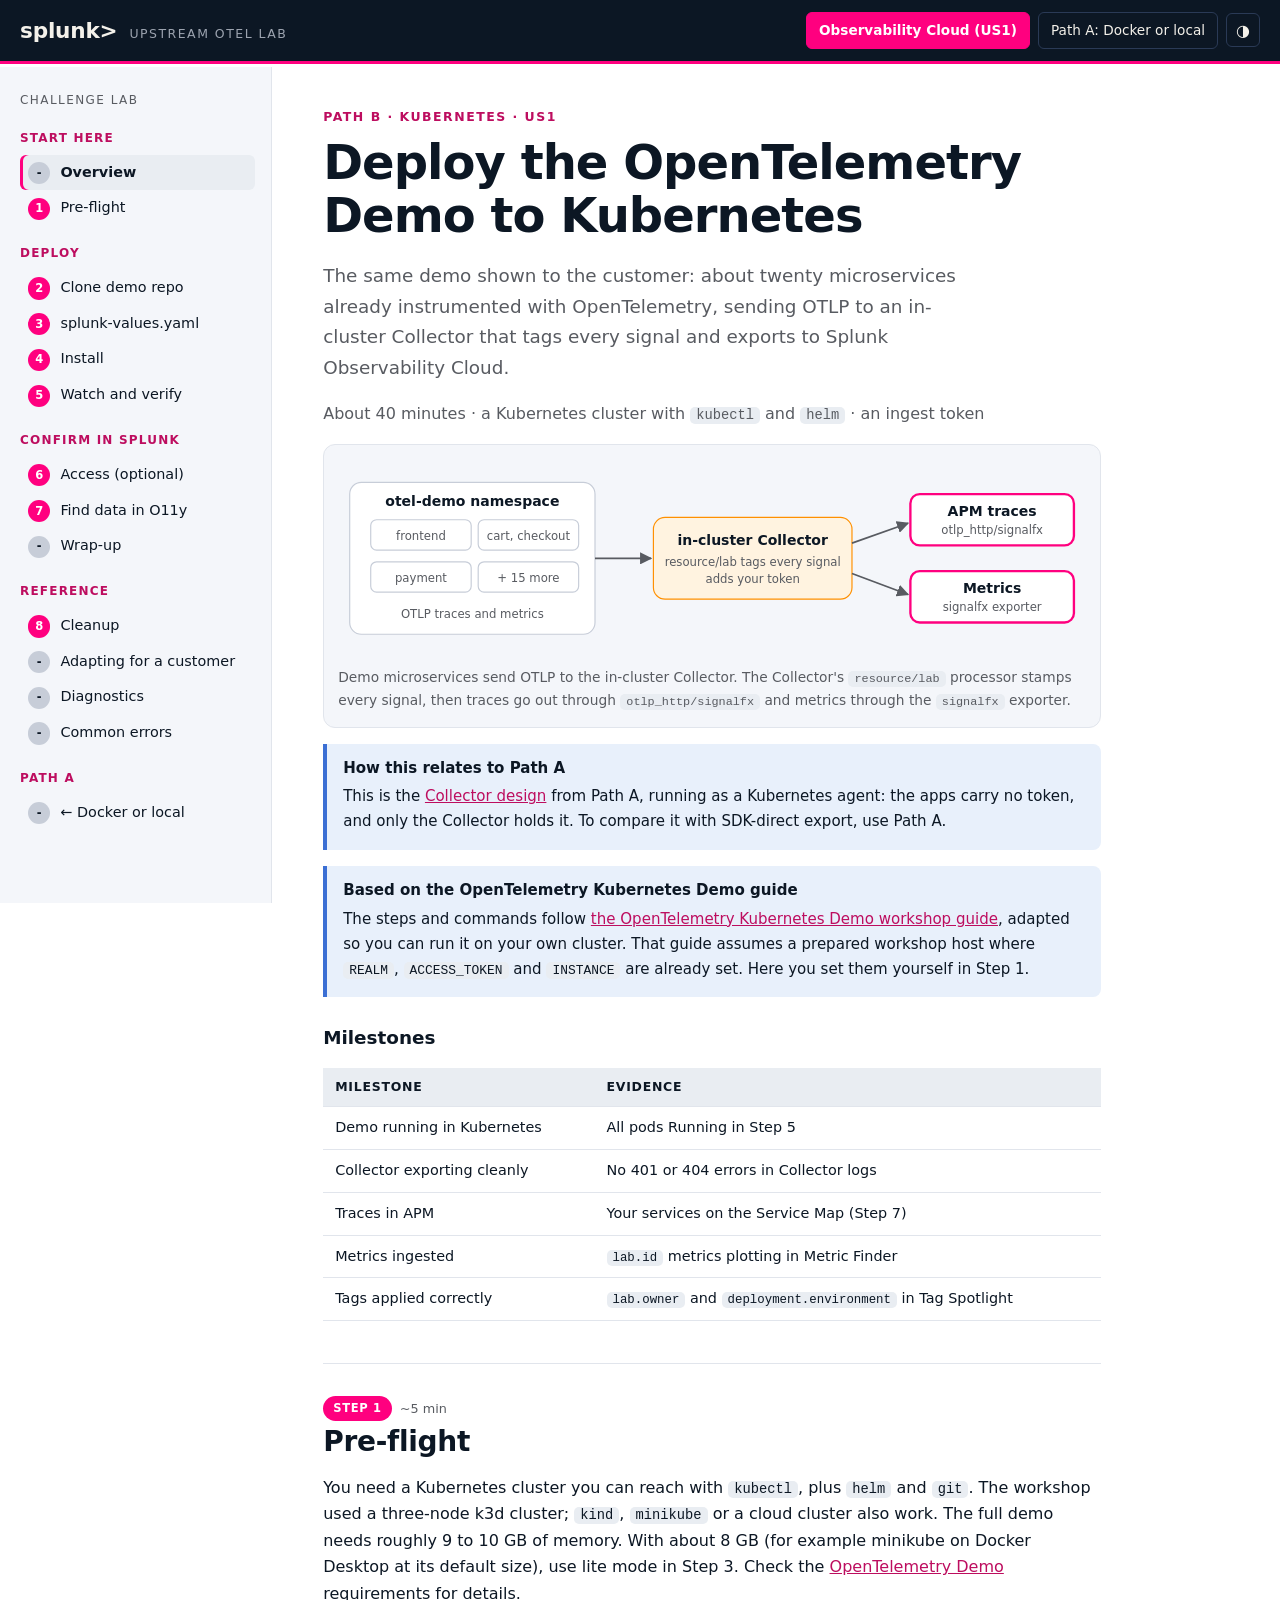
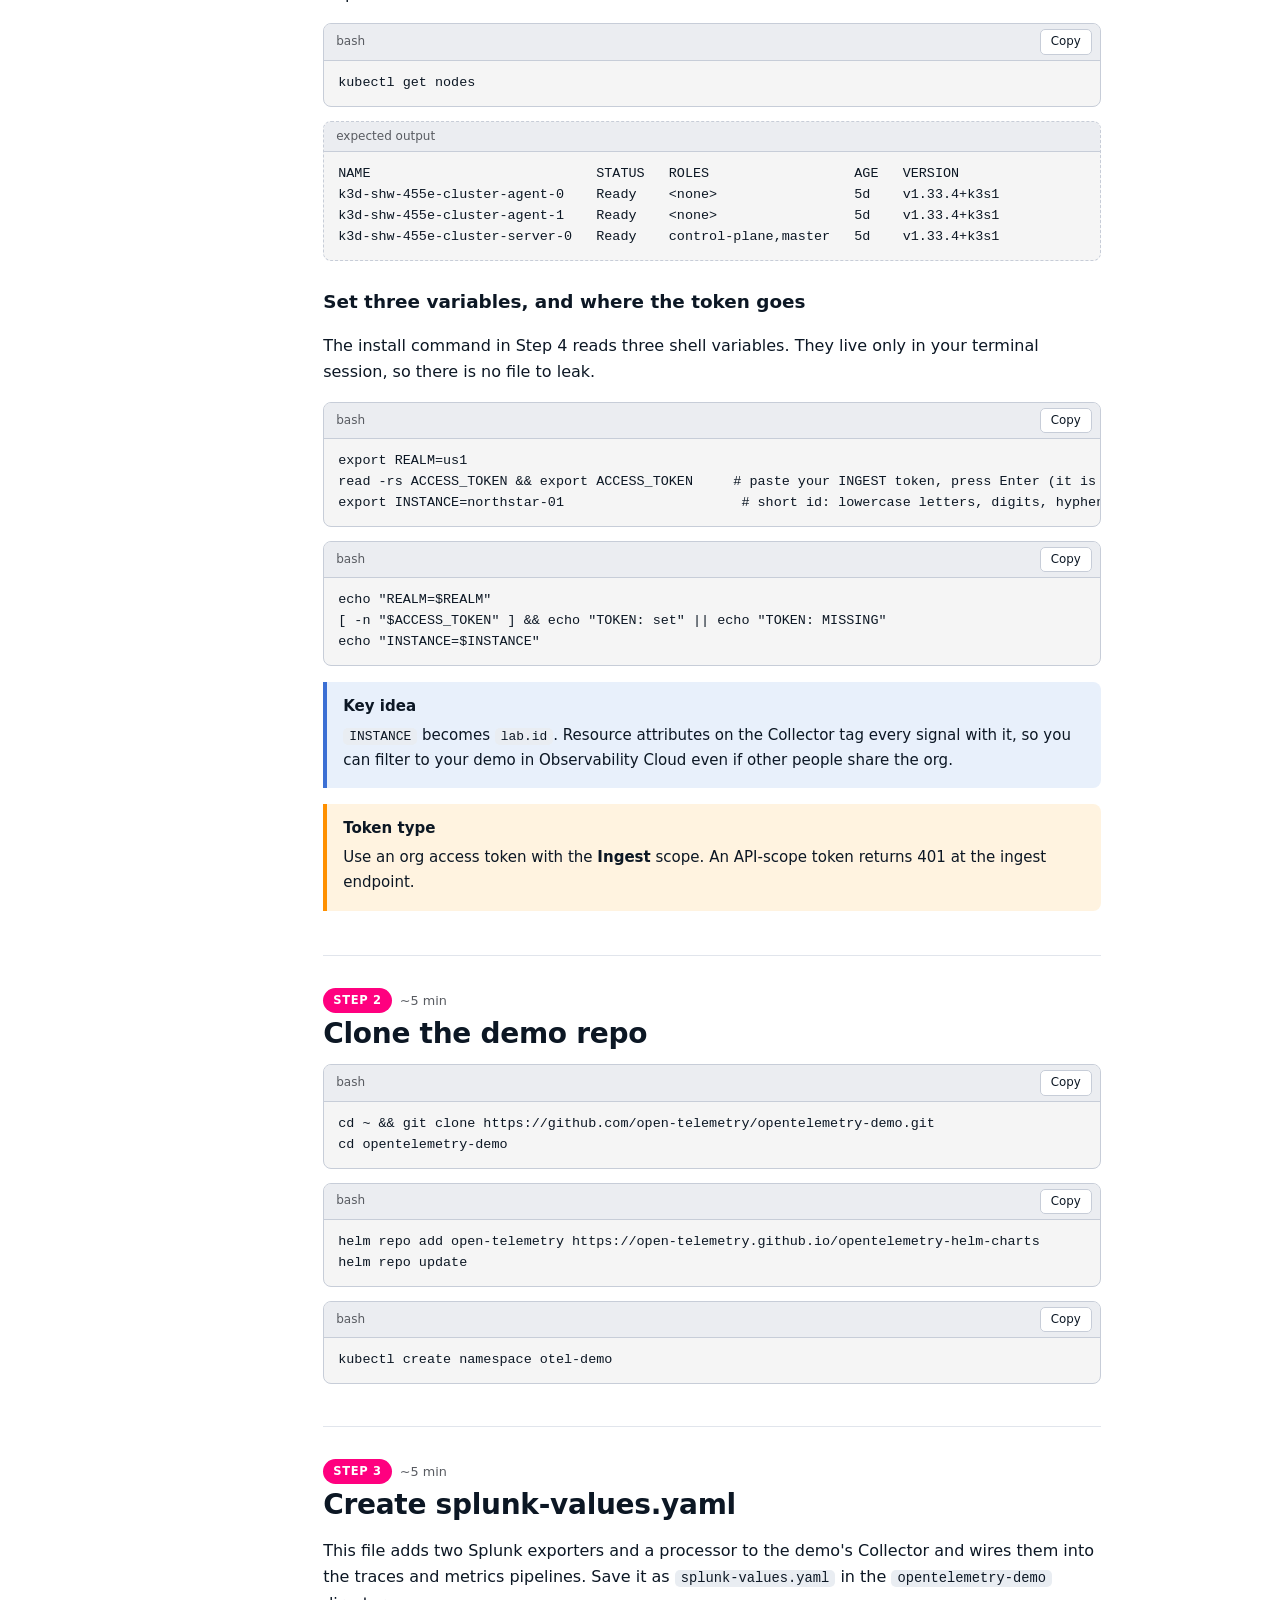
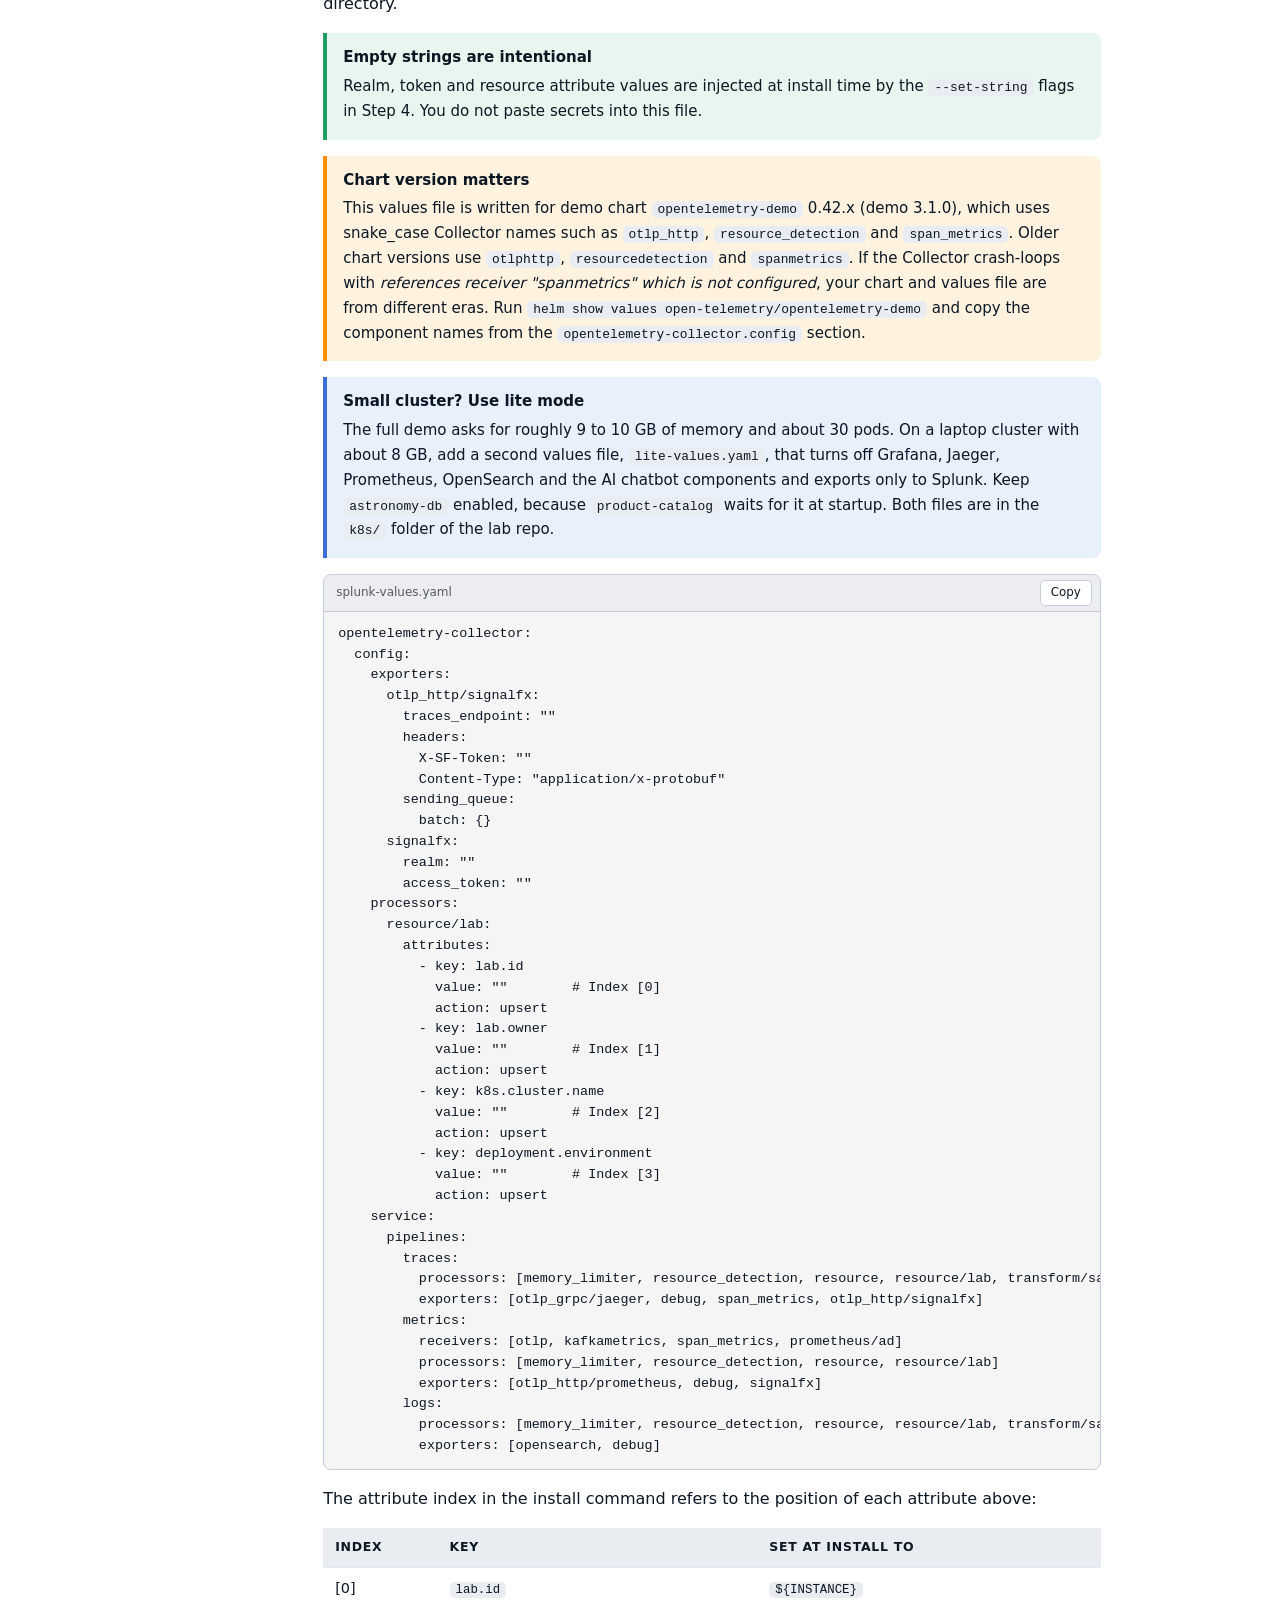
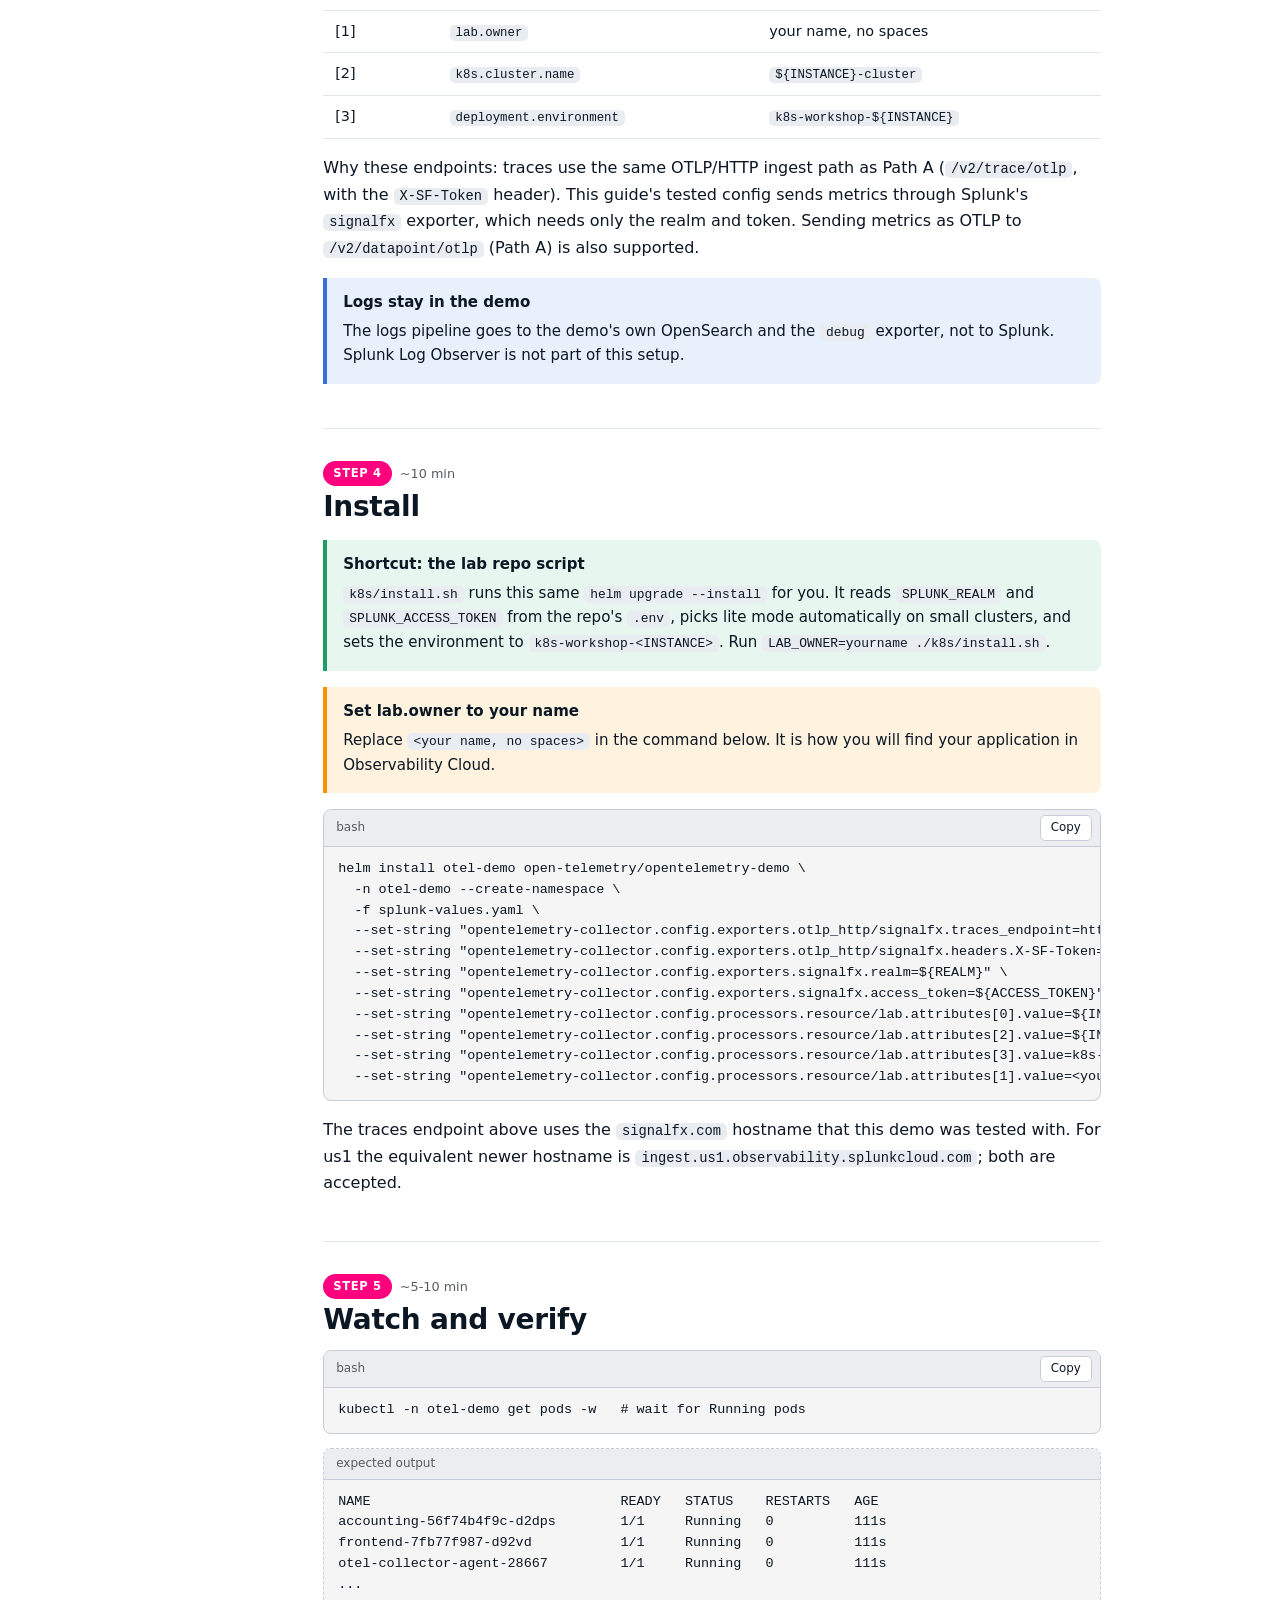
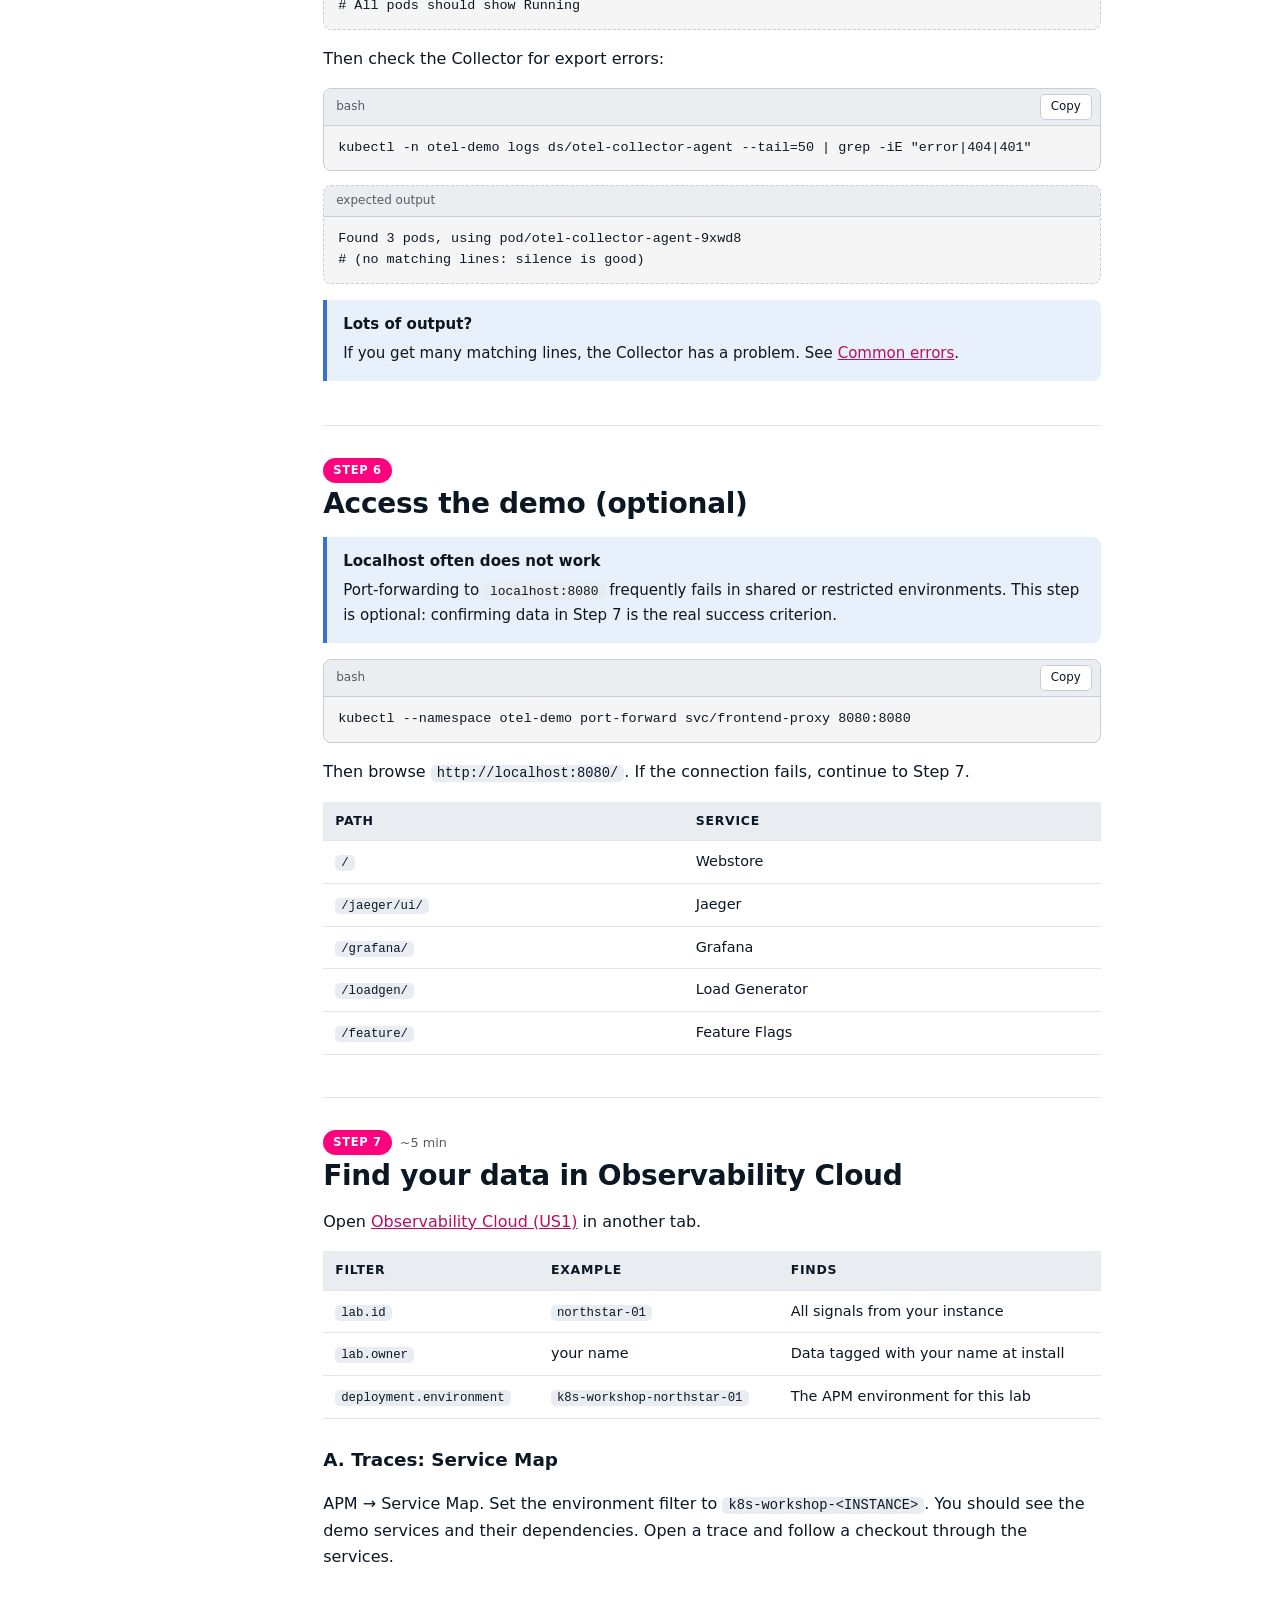
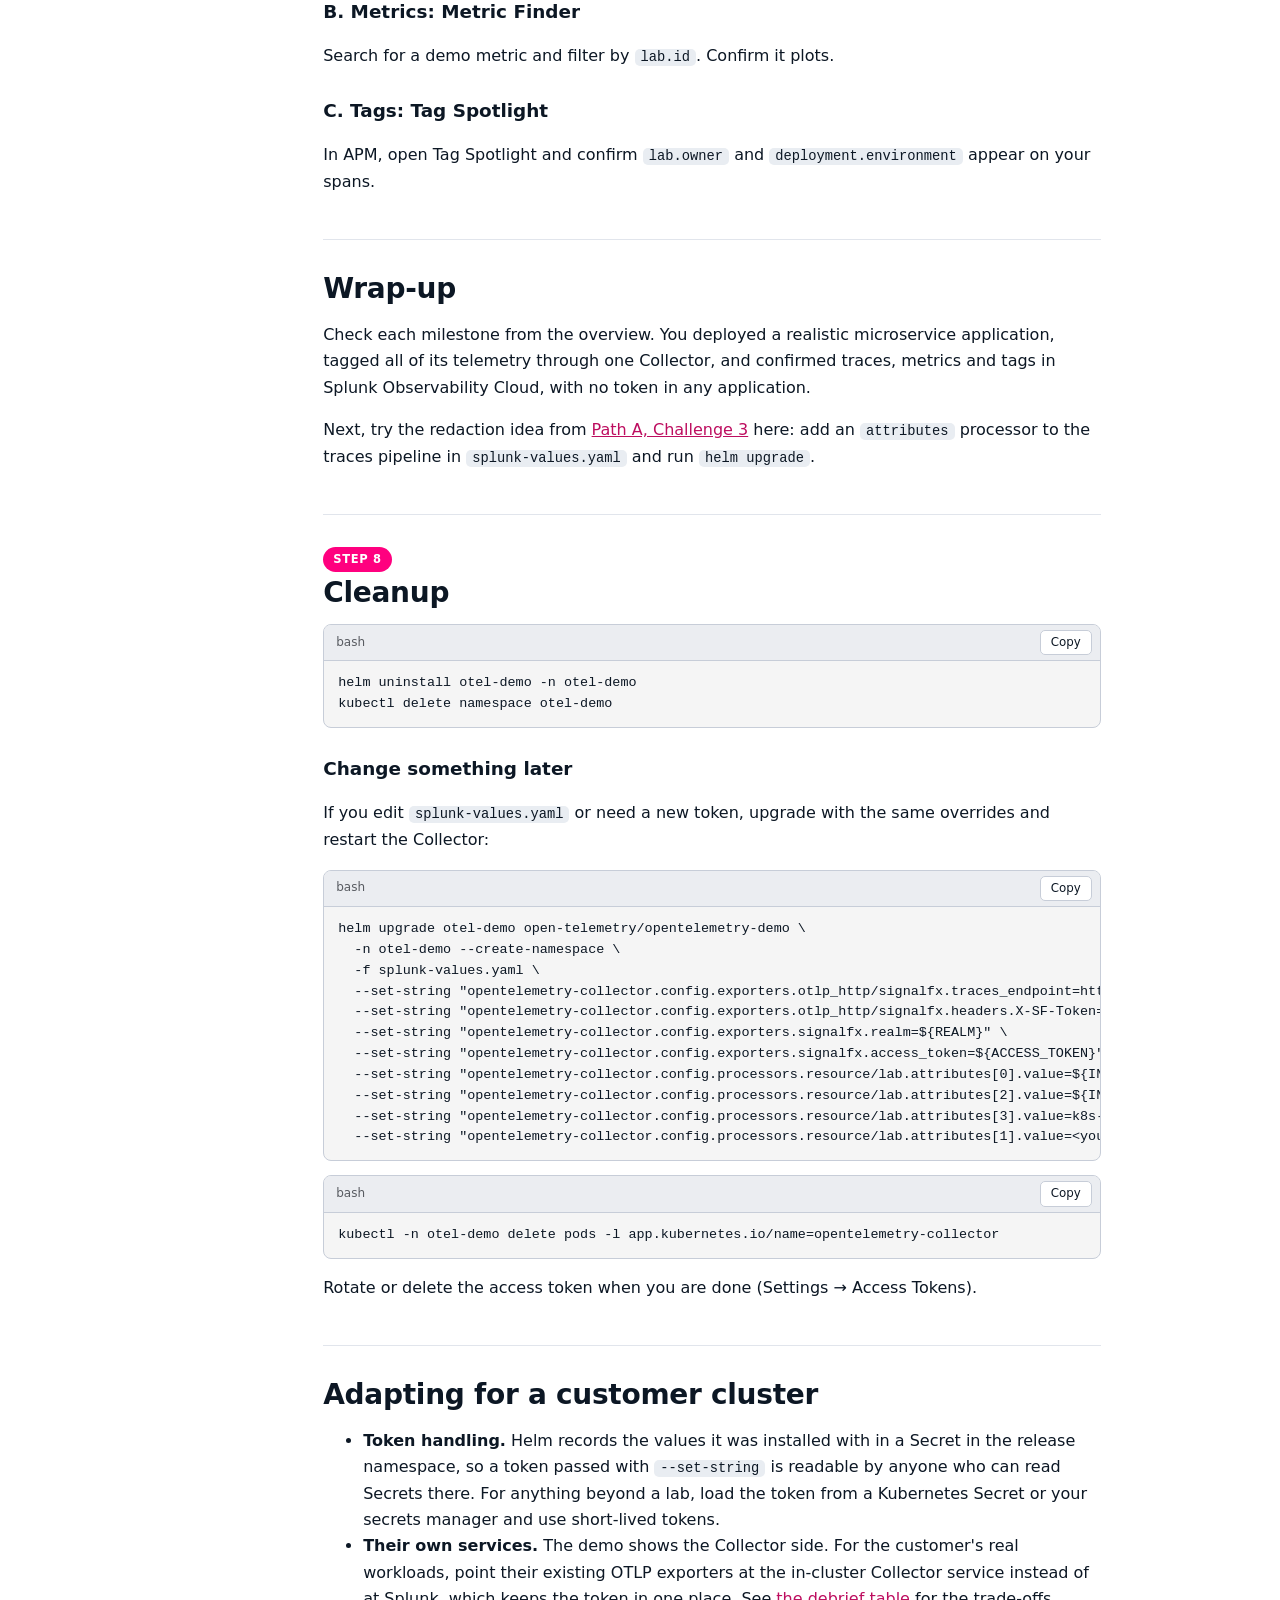
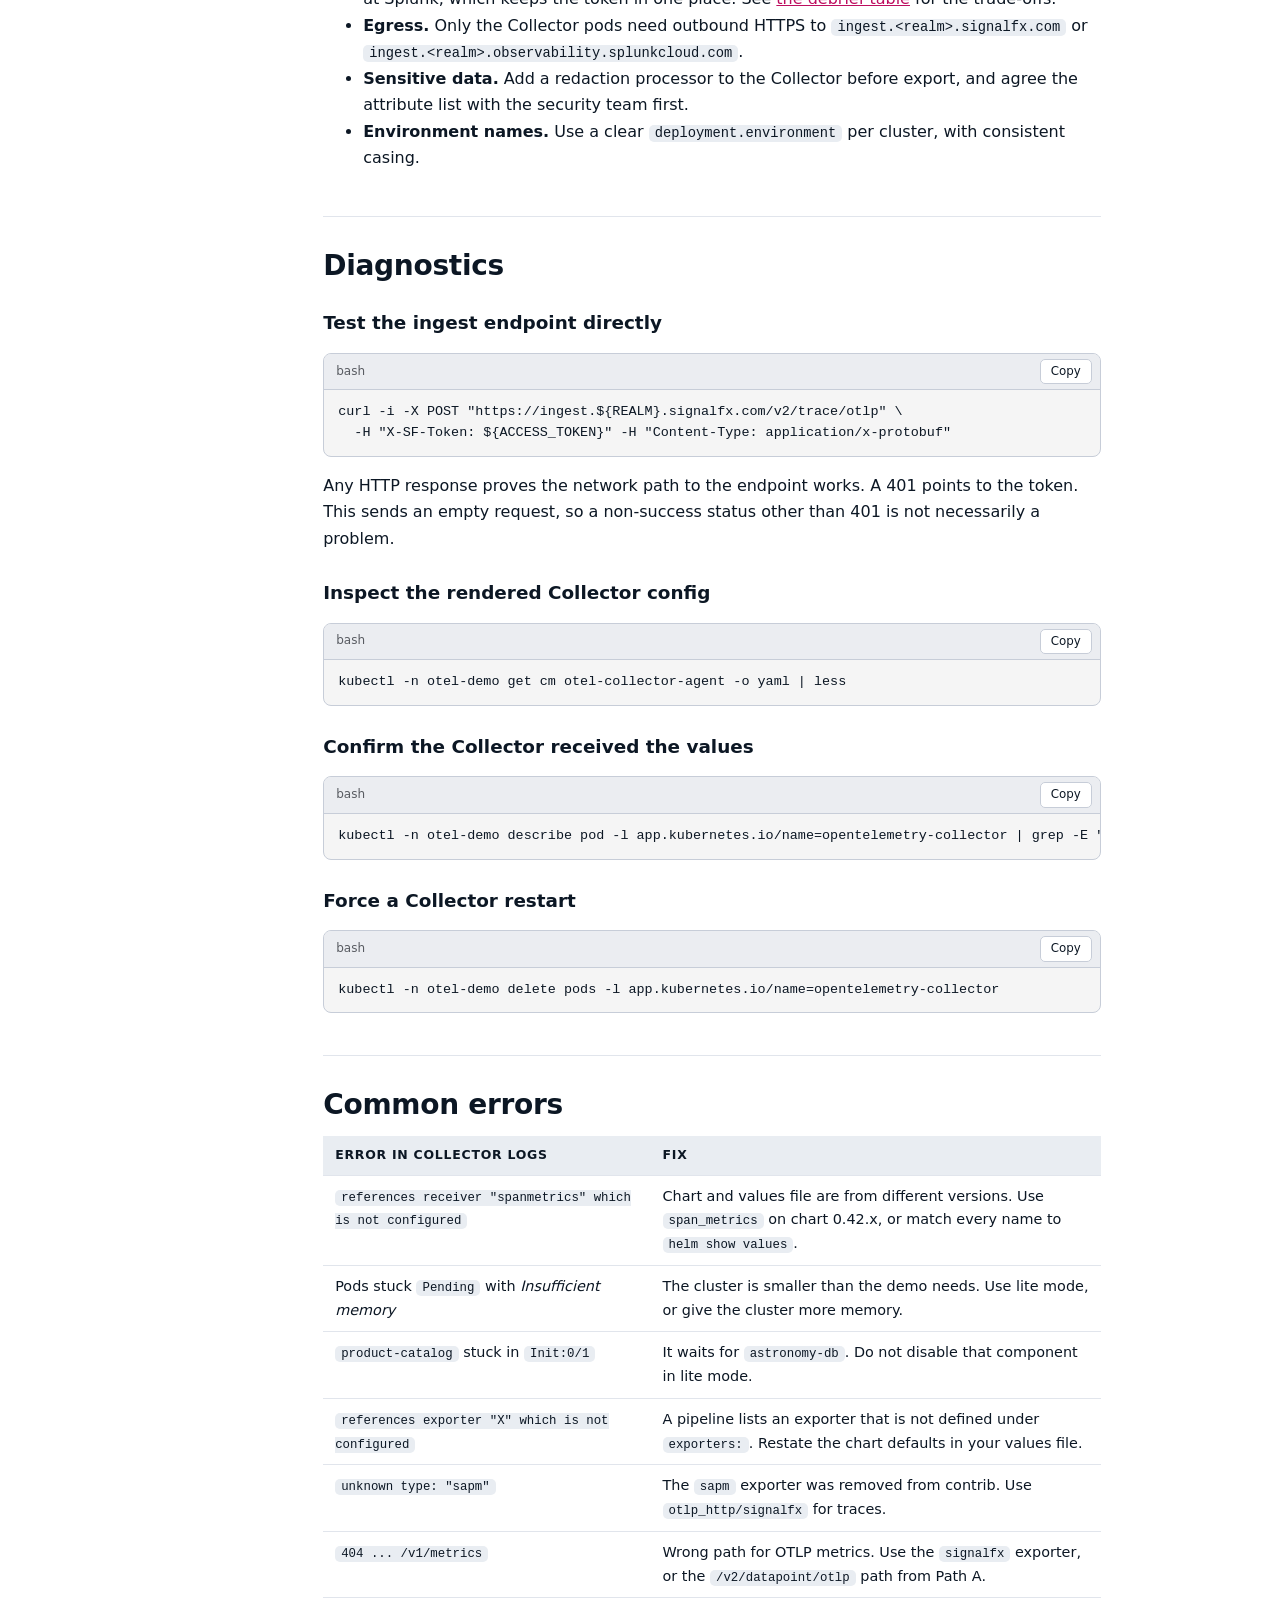
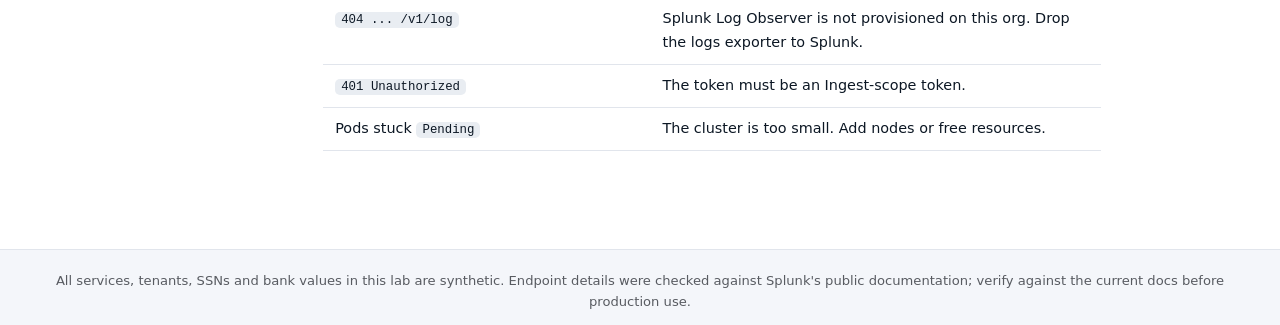
==== commit 94fd2b8d: "Path B: update for demo chart 0.42.x, add k8s/ install script, lite mode and k8s- environment prefix" ====
--- a/docs/kubernetes.html
+++ b/docs/kubernetes.html
@@ -5,6 +5,7 @@
 <meta name="viewport" content="width=device-width, initial-scale=1">
 <title>Path B: OpenTelemetry Demo on Kubernetes</title>
 <meta name="description" content="Deploy the OpenTelemetry Demo to Kubernetes with an in-cluster Collector that sends traces and metrics to Splunk Observability Cloud.">
+<link rel="icon" href="favicon.svg" type="image/svg+xml">
 <link rel="stylesheet" href="style.css">
 </head>
 <body>
@@ -34,16 +35,16 @@
 <rect x="120" y="88" width="86" height="26" rx="5" class="node"/><text x="163" y="105" class="sub">+ 15 more</text>
 <text x="115" y="136" class="sub">OTLP traces and metrics</text>
 <rect x="270" y="50" width="170" height="70" rx="10" class="node-warm"/><text x="355" y="74" class="lbl">in-cluster Collector</text><text x="355" y="92" class="sub">resource/lab tags every signal</text><text x="355" y="106" class="sub">adds your token</text>
-<rect x="490" y="30" width="140" height="44" rx="8" class="node-accent"/><text x="560" y="49" class="lbl">APM traces</text><text x="560" y="64" class="sub">otlphttp/signalfx</text>
+<rect x="490" y="30" width="140" height="44" rx="8" class="node-accent"/><text x="560" y="49" class="lbl">APM traces</text><text x="560" y="64" class="sub">otlp_http/signalfx</text>
 <rect x="490" y="96" width="140" height="44" rx="8" class="node-accent"/><text x="560" y="115" class="lbl">Metrics</text><text x="560" y="130" class="sub">signalfx exporter</text>
-<path d="M220 85 L268 85" class="arrow"/><path d="M440 72 L488 55" class="arrow"/><path d="M440 98 L488 116" class="arrow"/></svg><figcaption>Demo microservices send OTLP to the in-cluster Collector. The Collector's <code>resource/lab</code> processor stamps every signal, then traces go out through <code>otlphttp/signalfx</code> and metrics through the <code>signalfx</code> exporter.</figcaption></figure>
+<path d="M220 85 L268 85" class="arrow"/><path d="M440 72 L488 55" class="arrow"/><path d="M440 98 L488 116" class="arrow"/></svg><figcaption>Demo microservices send OTLP to the in-cluster Collector. The Collector's <code>resource/lab</code> processor stamps every signal, then traces go out through <code>otlp_http/signalfx</code> and metrics through the <code>signalfx</code> exporter.</figcaption></figure>
 <div class="callout callout--info"><span class="callout__title">How this relates to Path A</span><p>This is the <a href="index.html#c2">Collector design</a> from Path A, running as a Kubernetes agent: the apps carry no token, and only the Collector holds it. To compare it with SDK-direct export, use Path A.</p></div>
 <div class="callout"><span class="callout__title">Based on the OpenTelemetry Kubernetes Demo guide</span><p>The steps and commands follow <a href="https://garrett-splunk.github.io/OpenTelemetry-Kubernetes-Demo/">the OpenTelemetry Kubernetes Demo workshop guide</a>, adapted so you can run it on your own cluster. That guide assumes a prepared workshop host where <code>REALM</code>, <code>ACCESS_TOKEN</code> and <code>INSTANCE</code> are already set. Here you set them yourself in Step 1.</p></div>
 <h3>Milestones</h3>
 <div class="table-wrap"><table class=""><thead><tr><th>Milestone</th><th>Evidence</th></tr></thead><tbody><tr><td>Demo running in Kubernetes</td><td>All pods Running in Step 5</td></tr><tr><td>Collector exporting cleanly</td><td>No 401 or 404 errors in Collector logs</td></tr><tr><td>Traces in APM</td><td>Your services on the Service Map (Step 7)</td></tr><tr><td>Metrics ingested</td><td><code>lab.id</code> metrics plotting in Metric Finder</td></tr><tr><td>Tags applied correctly</td><td><code>lab.owner</code> and <code>deployment.environment</code> in Tag Spotlight</td></tr></tbody></table></div>
 </section>
 <section id="preflight"><div class="step-meta"><span class="step-badge">Step 1</span><span class="step-time">~5 min</span></div><h2>Pre-flight</h2>
-<p>You need a Kubernetes cluster you can reach with <code>kubectl</code>, plus <code>helm</code> and <code>git</code>. The workshop used a three-node k3d cluster; <code>kind</code>, <code>minikube</code> or a cloud cluster also work. Check the <a href="https://github.com/open-telemetry/opentelemetry-demo">OpenTelemetry Demo</a> requirements for cluster size.</p>
+<p>You need a Kubernetes cluster you can reach with <code>kubectl</code>, plus <code>helm</code> and <code>git</code>. The workshop used a three-node k3d cluster; <code>kind</code>, <code>minikube</code> or a cloud cluster also work. The full demo needs roughly 9 to 10 GB of memory. With about 8 GB (for example minikube on Docker Desktop at its default size), use lite mode in Step 3. Check the <a href="https://github.com/open-telemetry/opentelemetry-demo">OpenTelemetry Demo</a> requirements for details.</p>
 <div class="code-block" data-copy><div class="code-block__header"><span>bash</span><button class="btn-copy" type="button">Copy</button></div><pre><code>kubectl get nodes</code></pre></div>
 <div class="code-block code-block--out"><div class="code-block__header"><span>expected output</span></div><pre><code>NAME                            STATUS   ROLES                  AGE   VERSION
 k3d-shw-455e-cluster-agent-0    Ready    &lt;none&gt;                 5d    v1.33.4+k3s1
@@ -70,14 +71,19 @@
 <section id="values"><div class="step-meta"><span class="step-badge">Step 3</span><span class="step-time">~5 min</span></div><h2>Create splunk-values.yaml</h2>
 <p>This file adds two Splunk exporters and a processor to the demo's Collector and wires them into the traces and metrics pipelines. Save it as <code>splunk-values.yaml</code> in the <code>opentelemetry-demo</code> directory.</p>
 <div class="callout callout--tip"><span class="callout__title">Empty strings are intentional</span><p>Realm, token and resource attribute values are injected at install time by the <code>--set-string</code> flags in Step 4. You do not paste secrets into this file.</p></div>
+<div class="callout callout--warning"><span class="callout__title">Chart version matters</span><p>This values file is written for demo chart <code>opentelemetry-demo</code> 0.42.x (demo 3.1.0), which uses snake_case Collector names such as <code>otlp_http</code>, <code>resource_detection</code> and <code>span_metrics</code>. Older chart versions use <code>otlphttp</code>, <code>resourcedetection</code> and <code>spanmetrics</code>. If the Collector crash-loops with <em>references receiver "spanmetrics" which is not configured</em>, your chart and values file are from different eras. Run <code>helm show values open-telemetry/opentelemetry-demo</code> and copy the component names from the <code>opentelemetry-collector.config</code> section.</p></div>
+<div class="callout"><span class="callout__title">Small cluster? Use lite mode</span><p>The full demo asks for roughly 9 to 10 GB of memory and about 30 pods. On a laptop cluster with about 8 GB, add a second values file, <code>lite-values.yaml</code>, that turns off Grafana, Jaeger, Prometheus, OpenSearch and the AI chatbot components and exports only to Splunk. Keep <code>astronomy-db</code> enabled, because <code>product-catalog</code> waits for it at startup. Both files are in the <code>k8s/</code> folder of the lab repo.</p></div>
+
 <div class="code-block" data-copy><div class="code-block__header"><span>splunk-values.yaml</span><button class="btn-copy" type="button">Copy</button></div><pre><code>opentelemetry-collector:
   config:
     exporters:
-      otlphttp/signalfx:
+      otlp_http/signalfx:
         traces_endpoint: &quot;&quot;
         headers:
           X-SF-Token: &quot;&quot;
           Content-Type: &quot;application/x-protobuf&quot;
+        sending_queue:
+          batch: {}
       signalfx:
         realm: &quot;&quot;
         access_token: &quot;&quot;
@@ -99,34 +105,33 @@
     service:
       pipelines:
         traces:
-          receivers: [otlp]
-          processors: [memory_limiter, resourcedetection, resource, resource/lab, transform, batch]
-          exporters: [otlp/jaeger, debug, spanmetrics, otlphttp/signalfx]
+          processors: [memory_limiter, resource_detection, resource, resource/lab, transform/sanitize_spans, gen_ai_normalizer, transform/redact_sensitive_data, redaction]
+          exporters: [otlp_grpc/jaeger, debug, span_metrics, otlp_http/signalfx]
         metrics:
-          receivers: [otlp, kafkametrics, spanmetrics]
-          processors: [memory_limiter, resourcedetection, resource, resource/lab, batch]
-          exporters: [otlphttp/prometheus, debug, signalfx]
+          receivers: [otlp, kafkametrics, span_metrics, prometheus/ad]
+          processors: [memory_limiter, resource_detection, resource, resource/lab]
+          exporters: [otlp_http/prometheus, debug, signalfx]
         logs:
-          receivers: [otlp]
-          processors: [memory_limiter, resourcedetection, resource, resource/lab, batch]
+          processors: [memory_limiter, resource_detection, resource, resource/lab, transform/sanitize_logs]
           exporters: [opensearch, debug]</code></pre></div>
 <p>The attribute index in the install command refers to the position of each attribute above:</p>
-<div class="table-wrap"><table class=""><thead><tr><th>Index</th><th>Key</th><th>Set at install to</th></tr></thead><tbody><tr><td>[0]</td><td><code>lab.id</code></td><td><code>${INSTANCE}</code></td></tr><tr><td>[1]</td><td><code>lab.owner</code></td><td>your name, no spaces</td></tr><tr><td>[2]</td><td><code>k8s.cluster.name</code></td><td><code>${INSTANCE}-cluster</code></td></tr><tr><td>[3]</td><td><code>deployment.environment</code></td><td><code>workshop-${INSTANCE}</code></td></tr></tbody></table></div>
+<div class="table-wrap"><table class=""><thead><tr><th>Index</th><th>Key</th><th>Set at install to</th></tr></thead><tbody><tr><td>[0]</td><td><code>lab.id</code></td><td><code>${INSTANCE}</code></td></tr><tr><td>[1]</td><td><code>lab.owner</code></td><td>your name, no spaces</td></tr><tr><td>[2]</td><td><code>k8s.cluster.name</code></td><td><code>${INSTANCE}-cluster</code></td></tr><tr><td>[3]</td><td><code>deployment.environment</code></td><td><code>k8s-workshop-${INSTANCE}</code></td></tr></tbody></table></div>
 <p>Why these endpoints: traces use the same OTLP/HTTP ingest path as Path A (<code>/v2/trace/otlp</code>, with the <code>X-SF-Token</code> header). This guide's tested config sends metrics through Splunk's <code>signalfx</code> exporter, which needs only the realm and token. Sending metrics as OTLP to <code>/v2/datapoint/otlp</code> (Path A) is also supported.</p>
 <div class="callout"><span class="callout__title">Logs stay in the demo</span><p>The logs pipeline goes to the demo's own OpenSearch and the <code>debug</code> exporter, not to Splunk. Splunk Log Observer is not part of this setup.</p></div>
 </section>
 <section id="install"><div class="step-meta"><span class="step-badge">Step 4</span><span class="step-time">~10 min</span></div><h2>Install</h2>
+<div class="callout callout--tip"><span class="callout__title">Shortcut: the lab repo script</span><p><code>k8s/install.sh</code> runs this same <code>helm upgrade --install</code> for you. It reads <code>SPLUNK_REALM</code> and <code>SPLUNK_ACCESS_TOKEN</code> from the repo's <code>.env</code>, picks lite mode automatically on small clusters, and sets the environment to <code>k8s-workshop-&lt;INSTANCE&gt;</code>. Run <code>LAB_OWNER=yourname ./k8s/install.sh</code>.</p></div>
 <div class="callout callout--warning"><span class="callout__title">Set lab.owner to your name</span><p>Replace <code>&lt;your name, no spaces&gt;</code> in the command below. It is how you will find your application in Observability Cloud.</p></div>
 <div class="code-block" data-copy><div class="code-block__header"><span>bash</span><button class="btn-copy" type="button">Copy</button></div><pre><code>helm install otel-demo open-telemetry/opentelemetry-demo \
   -n otel-demo --create-namespace \
   -f splunk-values.yaml \
-  --set-string &quot;opentelemetry-collector.config.exporters.otlphttp/signalfx.traces_endpoint=https://ingest.${REALM}.signalfx.com/v2/trace/otlp&quot; \
-  --set-string &quot;opentelemetry-collector.config.exporters.otlphttp/signalfx.headers.X-SF-Token=${ACCESS_TOKEN}&quot; \
+  --set-string &quot;opentelemetry-collector.config.exporters.otlp_http/signalfx.traces_endpoint=https://ingest.${REALM}.signalfx.com/v2/trace/otlp&quot; \
+  --set-string &quot;opentelemetry-collector.config.exporters.otlp_http/signalfx.headers.X-SF-Token=${ACCESS_TOKEN}&quot; \
   --set-string &quot;opentelemetry-collector.config.exporters.signalfx.realm=${REALM}&quot; \
   --set-string &quot;opentelemetry-collector.config.exporters.signalfx.access_token=${ACCESS_TOKEN}&quot; \
   --set-string &quot;opentelemetry-collector.config.processors.resource/lab.attributes[0].value=${INSTANCE}&quot; \
   --set-string &quot;opentelemetry-collector.config.processors.resource/lab.attributes[2].value=${INSTANCE}-cluster&quot; \
-  --set-string &quot;opentelemetry-collector.config.processors.resource/lab.attributes[3].value=workshop-${INSTANCE}&quot; \
+  --set-string &quot;opentelemetry-collector.config.processors.resource/lab.attributes[3].value=k8s-workshop-${INSTANCE}&quot; \
   --set-string &quot;opentelemetry-collector.config.processors.resource/lab.attributes[1].value=&lt;your name, no spaces&gt;&quot;</code></pre></div>
 <p>The traces endpoint above uses the <code>signalfx.com</code> hostname that this demo was tested with. For us1 the equivalent newer hostname is <code>ingest.us1.observability.splunkcloud.com</code>; both are accepted.</p>
 </section>
@@ -152,9 +157,9 @@
 </section>
 <section id="o11y"><div class="step-meta"><span class="step-badge">Step 7</span><span class="step-time">~5 min</span></div><h2>Find your data in Observability Cloud</h2>
 <p>Open <a href="https://app.us1.signalfx.com/#/home" target="_blank" rel="noopener noreferrer">Observability Cloud (US1)</a> in another tab.</p>
-<div class="table-wrap"><table class=""><thead><tr><th>Filter</th><th>Example</th><th>Finds</th></tr></thead><tbody><tr><td><code>lab.id</code></td><td><code>northstar-01</code></td><td>All signals from your instance</td></tr><tr><td><code>lab.owner</code></td><td>your name</td><td>Data tagged with your name at install</td></tr><tr><td><code>deployment.environment</code></td><td><code>workshop-northstar-01</code></td><td>The APM environment for this lab</td></tr></tbody></table></div>
+<div class="table-wrap"><table class=""><thead><tr><th>Filter</th><th>Example</th><th>Finds</th></tr></thead><tbody><tr><td><code>lab.id</code></td><td><code>northstar-01</code></td><td>All signals from your instance</td></tr><tr><td><code>lab.owner</code></td><td>your name</td><td>Data tagged with your name at install</td></tr><tr><td><code>deployment.environment</code></td><td><code>k8s-workshop-northstar-01</code></td><td>The APM environment for this lab</td></tr></tbody></table></div>
 <h3>A. Traces: Service Map</h3>
-<p>APM &rarr; Service Map. Set the environment filter to <code>workshop-&lt;INSTANCE&gt;</code>. You should see the demo services and their dependencies. Open a trace and follow a checkout through the services.</p>
+<p>APM &rarr; Service Map. Set the environment filter to <code>k8s-workshop-&lt;INSTANCE&gt;</code>. You should see the demo services and their dependencies. Open a trace and follow a checkout through the services.</p>
 <h3>B. Metrics: Metric Finder</h3>
 <p>Search for a demo metric and filter by <code>lab.id</code>. Confirm it plots.</p>
 <h3>C. Tags: Tag Spotlight</h3>
@@ -172,13 +177,13 @@
 <div class="code-block" data-copy><div class="code-block__header"><span>bash</span><button class="btn-copy" type="button">Copy</button></div><pre><code>helm upgrade otel-demo open-telemetry/opentelemetry-demo \
   -n otel-demo --create-namespace \
   -f splunk-values.yaml \
-  --set-string &quot;opentelemetry-collector.config.exporters.otlphttp/signalfx.traces_endpoint=https://ingest.${REALM}.signalfx.com/v2/trace/otlp&quot; \
-  --set-string &quot;opentelemetry-collector.config.exporters.otlphttp/signalfx.headers.X-SF-Token=${ACCESS_TOKEN}&quot; \
+  --set-string &quot;opentelemetry-collector.config.exporters.otlp_http/signalfx.traces_endpoint=https://ingest.${REALM}.signalfx.com/v2/trace/otlp&quot; \
+  --set-string &quot;opentelemetry-collector.config.exporters.otlp_http/signalfx.headers.X-SF-Token=${ACCESS_TOKEN}&quot; \
   --set-string &quot;opentelemetry-collector.config.exporters.signalfx.realm=${REALM}&quot; \
   --set-string &quot;opentelemetry-collector.config.exporters.signalfx.access_token=${ACCESS_TOKEN}&quot; \
   --set-string &quot;opentelemetry-collector.config.processors.resource/lab.attributes[0].value=${INSTANCE}&quot; \
   --set-string &quot;opentelemetry-collector.config.processors.resource/lab.attributes[2].value=${INSTANCE}-cluster&quot; \
-  --set-string &quot;opentelemetry-collector.config.processors.resource/lab.attributes[3].value=workshop-${INSTANCE}&quot; \
+  --set-string &quot;opentelemetry-collector.config.processors.resource/lab.attributes[3].value=k8s-workshop-${INSTANCE}&quot; \
   --set-string &quot;opentelemetry-collector.config.processors.resource/lab.attributes[1].value=&lt;your name, no spaces&gt;&quot;</code></pre></div>
 <div class="code-block" data-copy><div class="code-block__header"><span>bash</span><button class="btn-copy" type="button">Copy</button></div><pre><code>kubectl -n otel-demo delete pods -l app.kubernetes.io/name=opentelemetry-collector</code></pre></div>
 <p>Rotate or delete the access token when you are done (Settings &rarr; Access Tokens).</p>
@@ -205,7 +210,10 @@
 <div class="code-block" data-copy><div class="code-block__header"><span>bash</span><button class="btn-copy" type="button">Copy</button></div><pre><code>kubectl -n otel-demo delete pods -l app.kubernetes.io/name=opentelemetry-collector</code></pre></div>
 </section>
 <section id="errors"><h2>Common errors</h2>
-<div class="table-wrap"><table class=""><thead><tr><th>Error in Collector logs</th><th>Fix</th></tr></thead><tbody><tr><td><code>references exporter "X" which is not configured</code></td><td>A pipeline lists an exporter that is not defined under <code>exporters:</code>. Restate the chart defaults in your values file.</td></tr><tr><td><code>unknown type: "sapm"</code></td><td>The <code>sapm</code> exporter was removed from contrib. Use <code>otlphttp/signalfx</code> for traces.</td></tr><tr><td><code>404 ... /v1/metrics</code></td><td>Wrong path for OTLP metrics. Use the <code>signalfx</code> exporter, or the <code>/v2/datapoint/otlp</code> path from Path A.</td></tr><tr><td><code>404 ... /v1/log</code></td><td>Splunk Log Observer is not provisioned on this org. Drop the logs exporter to Splunk.</td></tr><tr><td><code>401 Unauthorized</code></td><td>The token must be an Ingest-scope token.</td></tr><tr><td>Pods stuck <code>Pending</code></td><td>The cluster is too small. Add nodes or free resources.</td></tr></tbody></table></div>
+<div class="table-wrap"><table class=""><thead><tr><th>Error in Collector logs</th><th>Fix</th></tr></thead><tbody><tr><td><code>references receiver "spanmetrics" which is not configured</code></td><td>Chart and values file are from different versions. Use <code>span_metrics</code> on chart 0.42.x, or match every name to <code>helm show values</code>.</td></tr>
+<tr><td>Pods stuck <code>Pending</code> with <em>Insufficient memory</em></td><td>The cluster is smaller than the demo needs. Use lite mode, or give the cluster more memory.</td></tr>
+<tr><td><code>product-catalog</code> stuck in <code>Init:0/1</code></td><td>It waits for <code>astronomy-db</code>. Do not disable that component in lite mode.</td></tr>
+<tr><td><code>references exporter "X" which is not configured</code></td><td>A pipeline lists an exporter that is not defined under <code>exporters:</code>. Restate the chart defaults in your values file.</td></tr><tr><td><code>unknown type: "sapm"</code></td><td>The <code>sapm</code> exporter was removed from contrib. Use <code>otlp_http/signalfx</code> for traces.</td></tr><tr><td><code>404 ... /v1/metrics</code></td><td>Wrong path for OTLP metrics. Use the <code>signalfx</code> exporter, or the <code>/v2/datapoint/otlp</code> path from Path A.</td></tr><tr><td><code>404 ... /v1/log</code></td><td>Splunk Log Observer is not provisioned on this org. Drop the logs exporter to Splunk.</td></tr><tr><td><code>401 Unauthorized</code></td><td>The token must be an Ingest-scope token.</td></tr><tr><td>Pods stuck <code>Pending</code></td><td>The cluster is too small. Add nodes or free resources.</td></tr></tbody></table></div>
 </section>
 </main>
 </div>
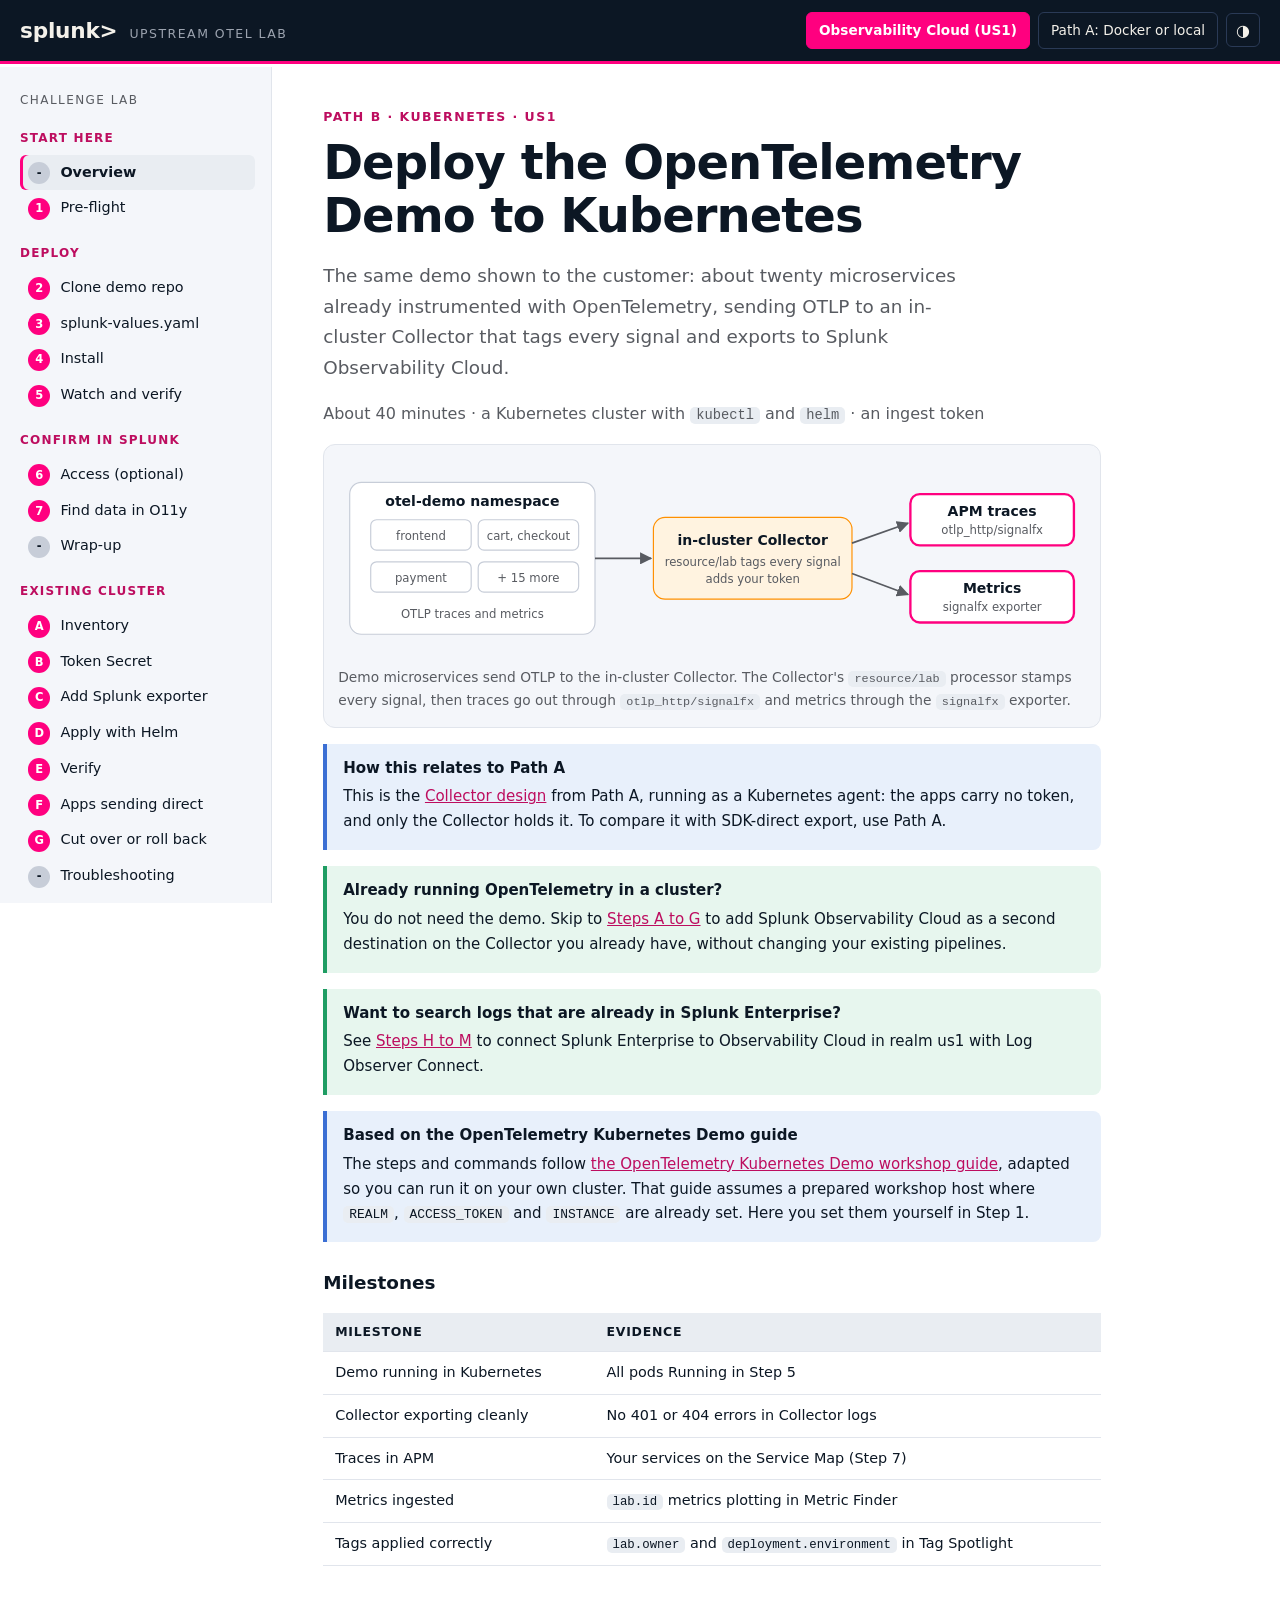
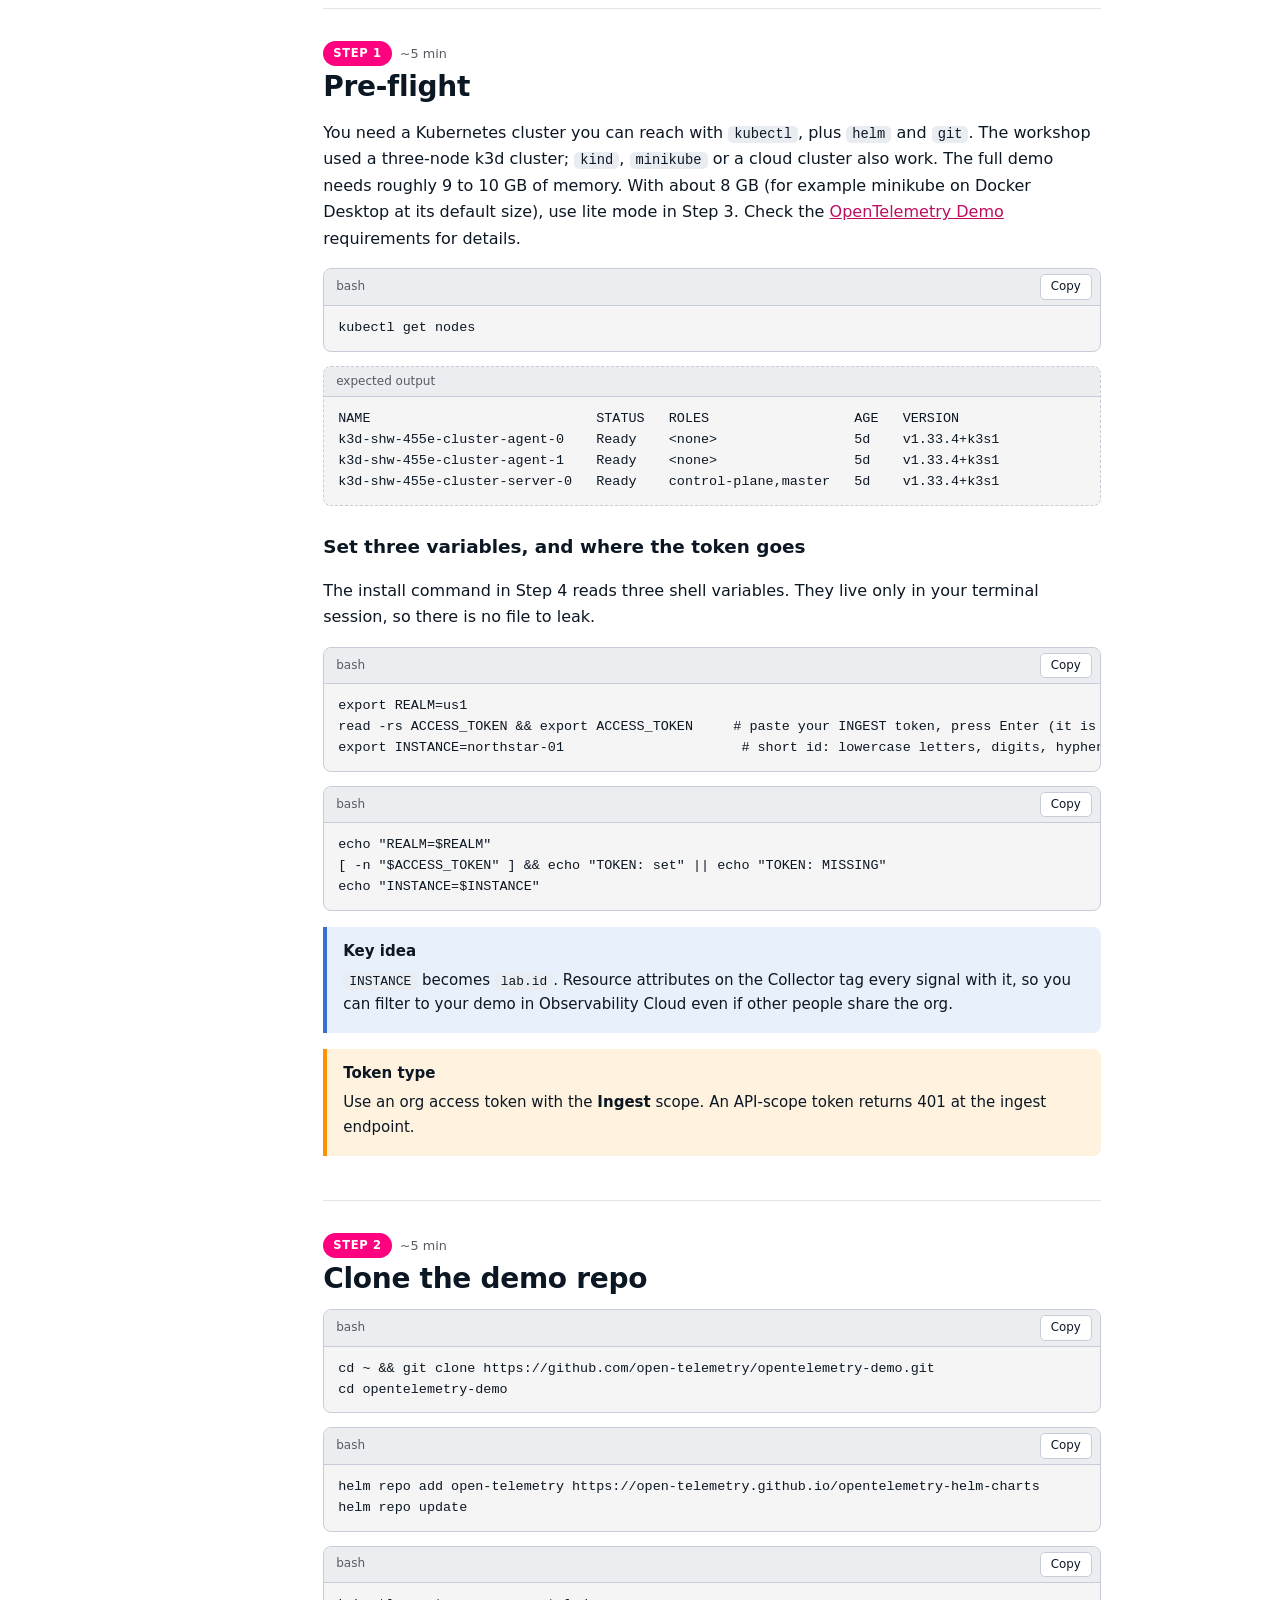
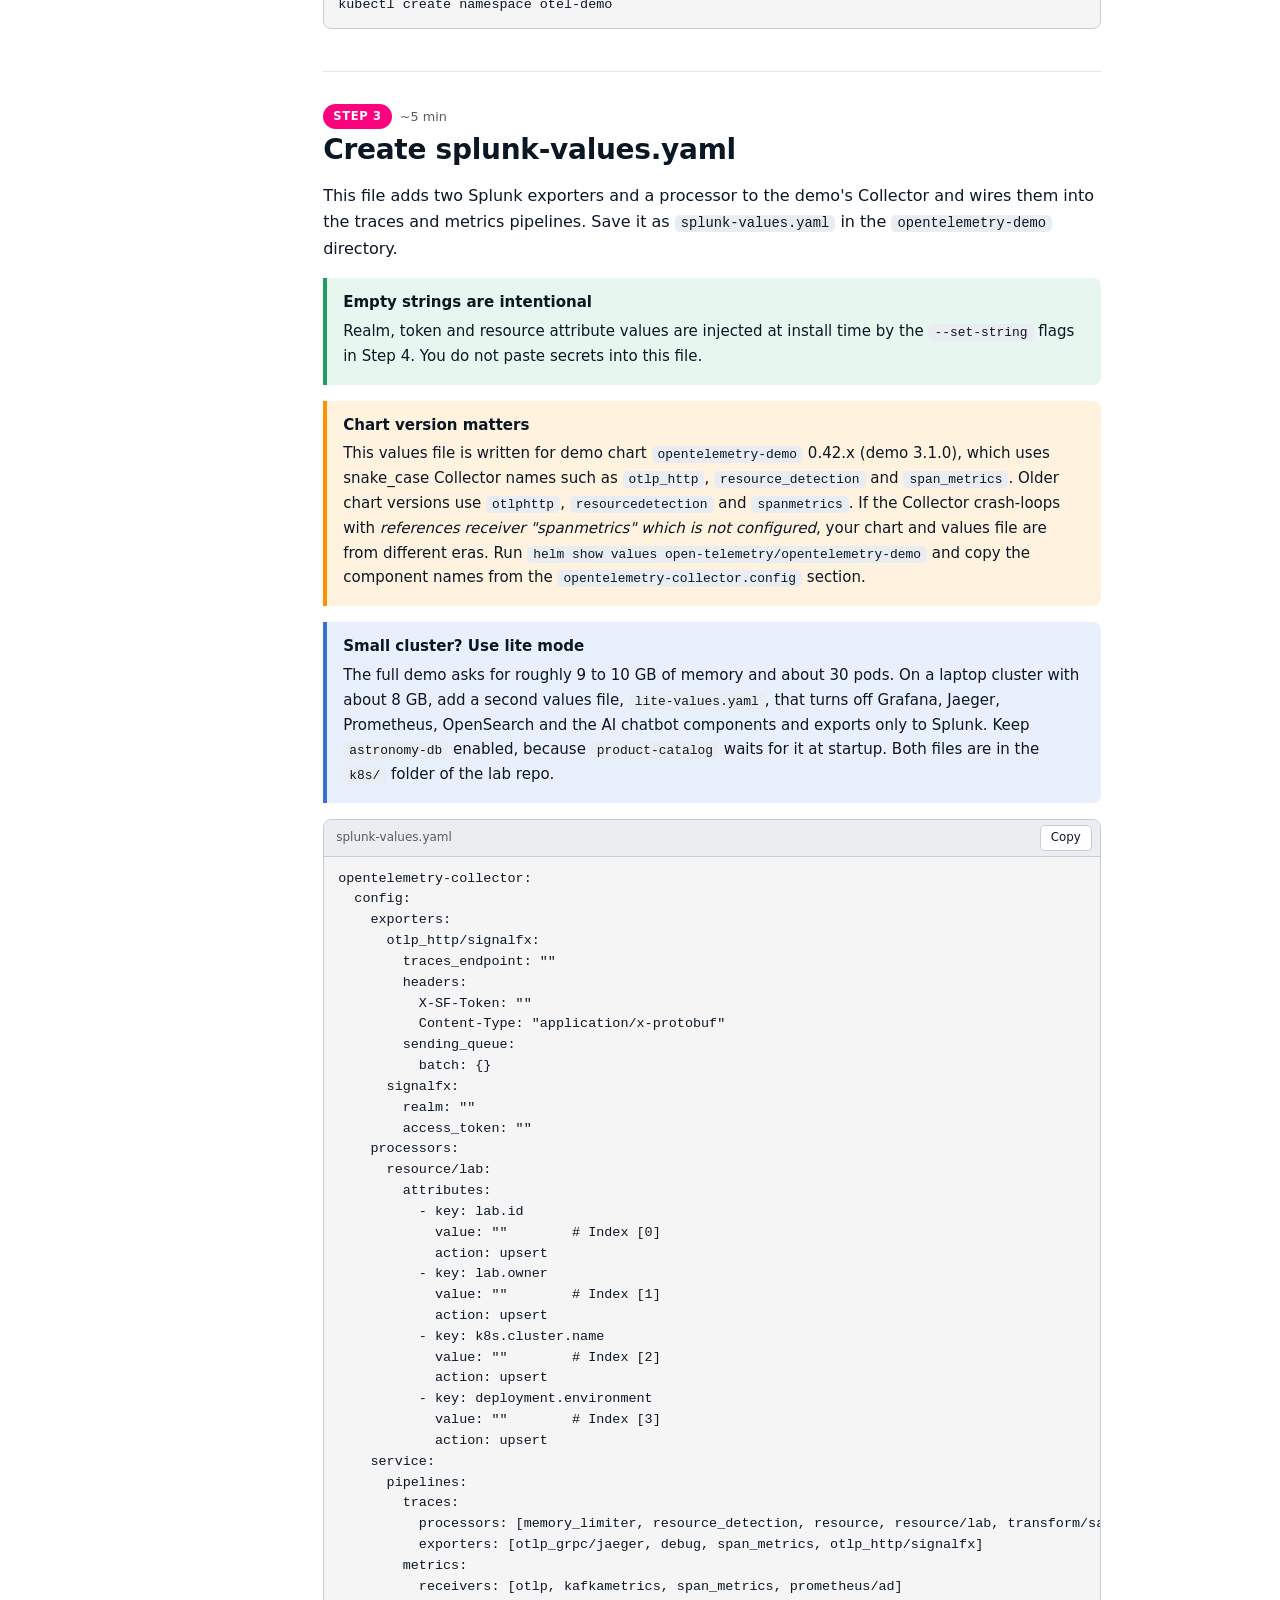
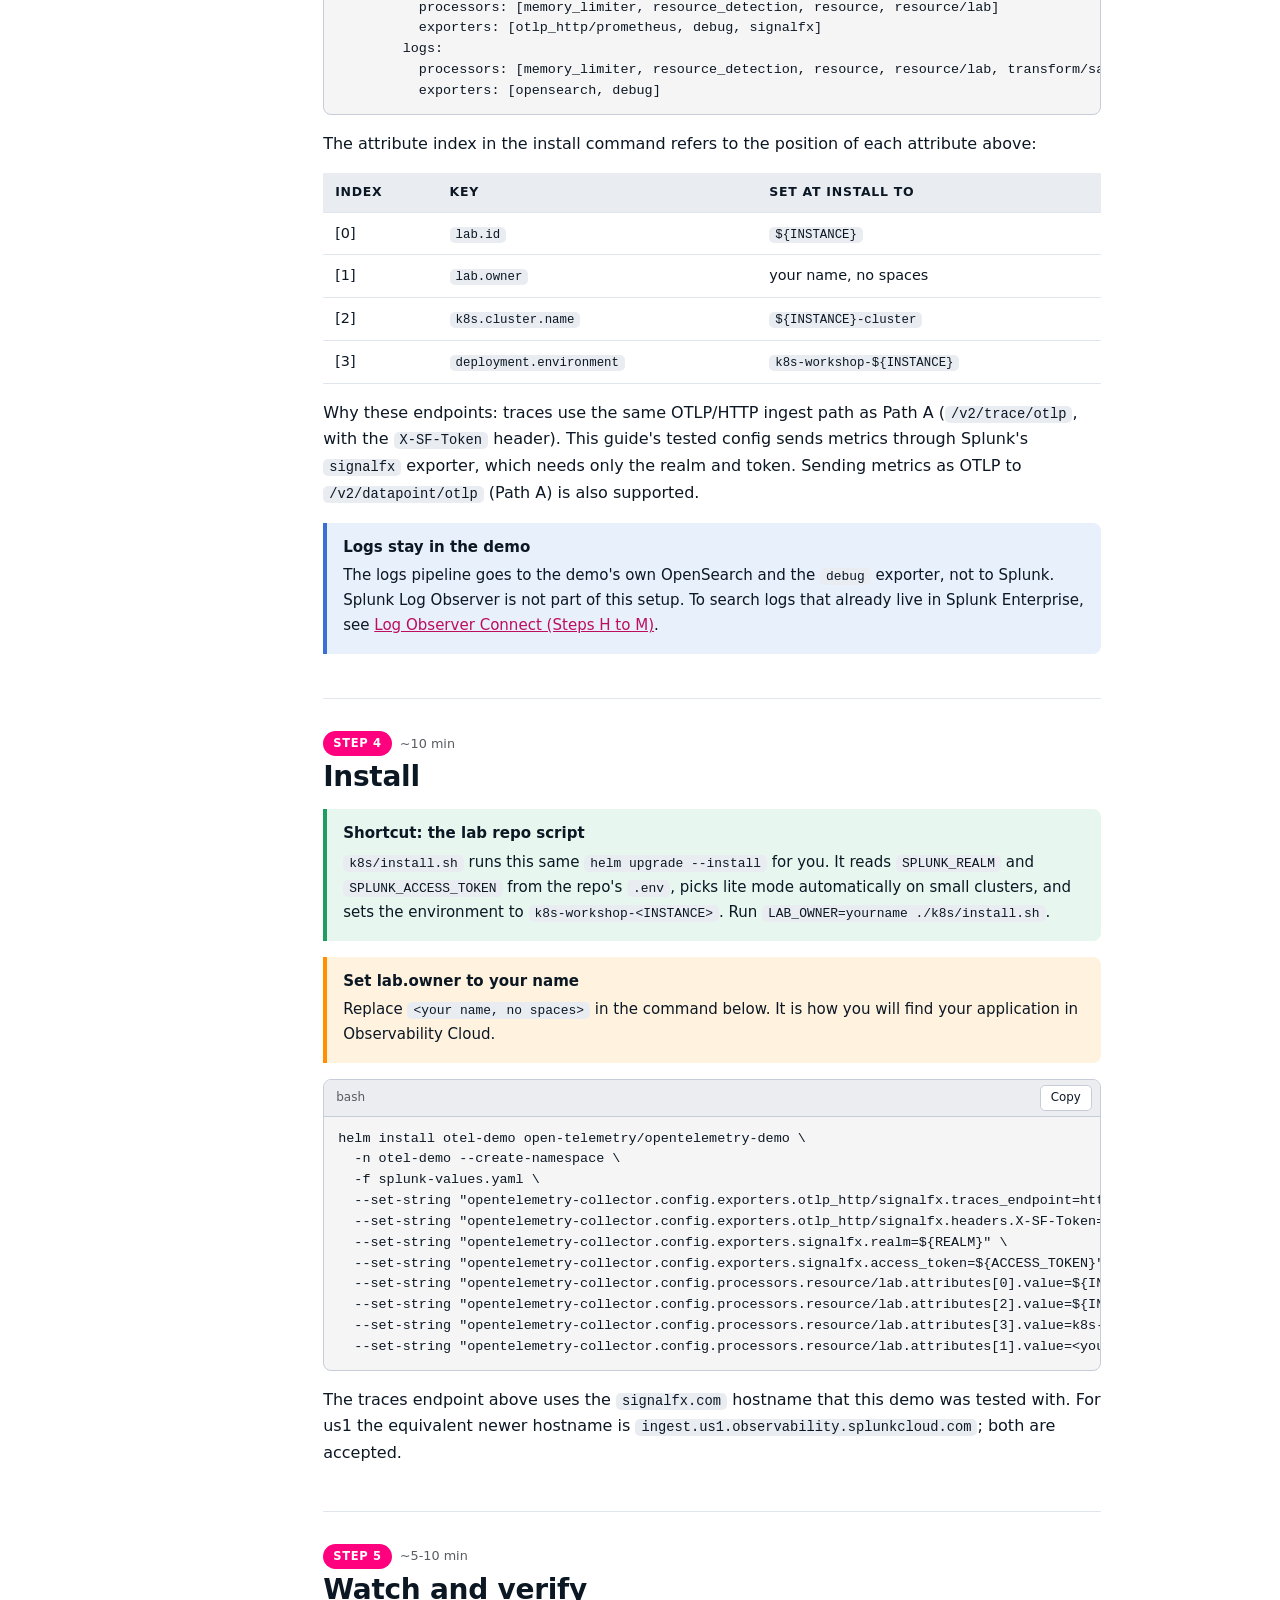
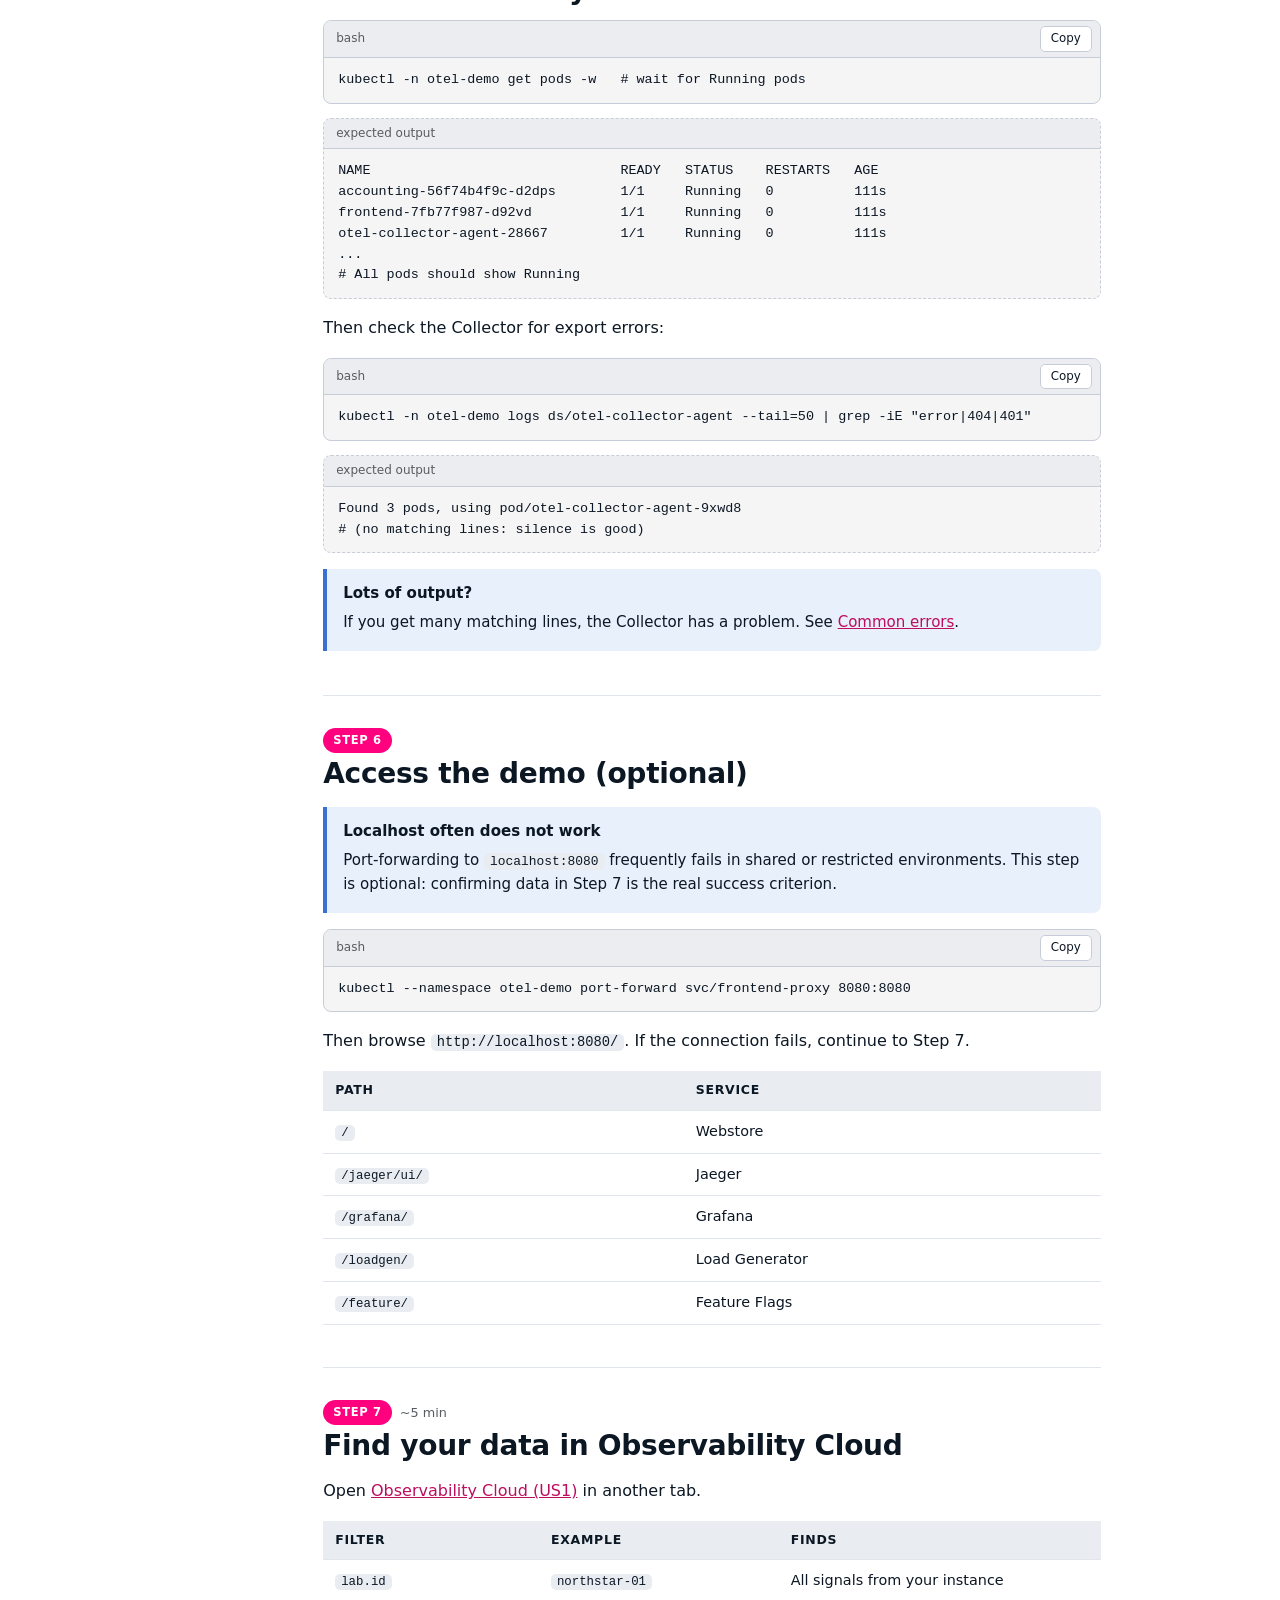
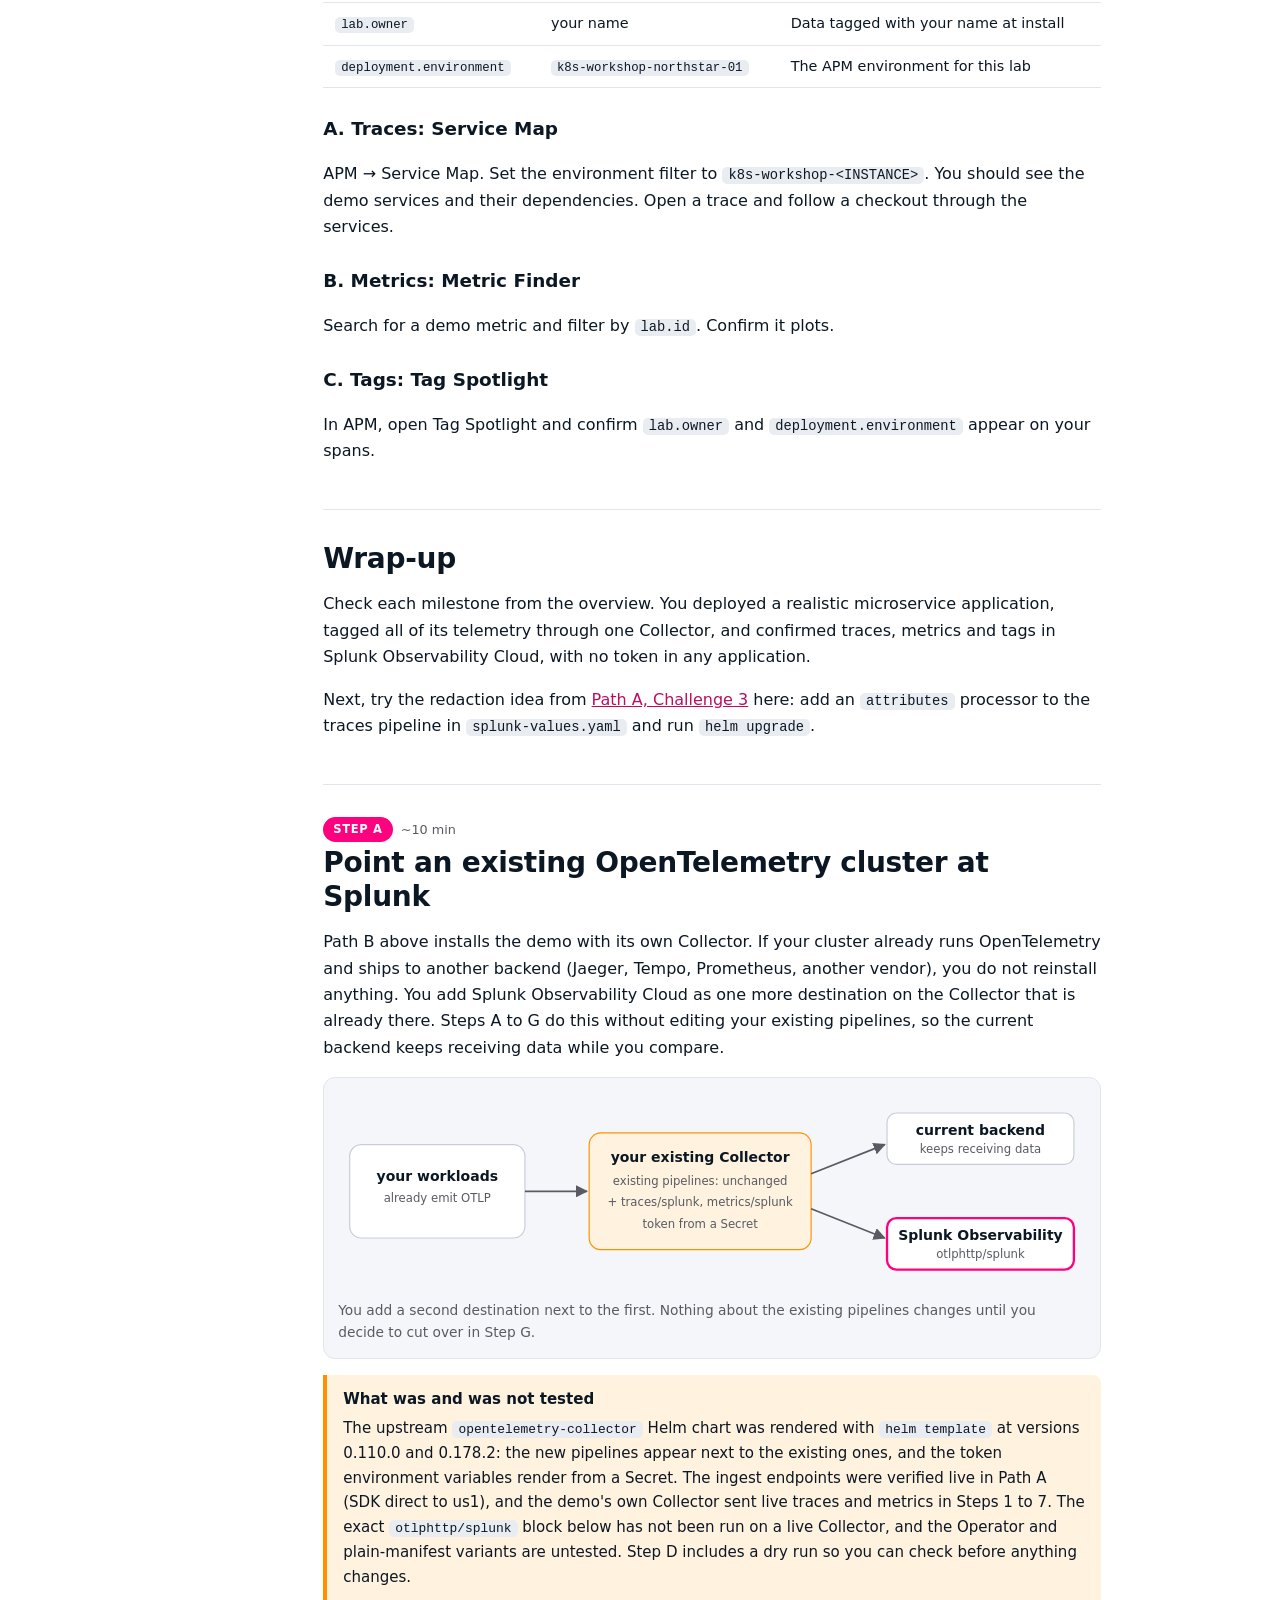
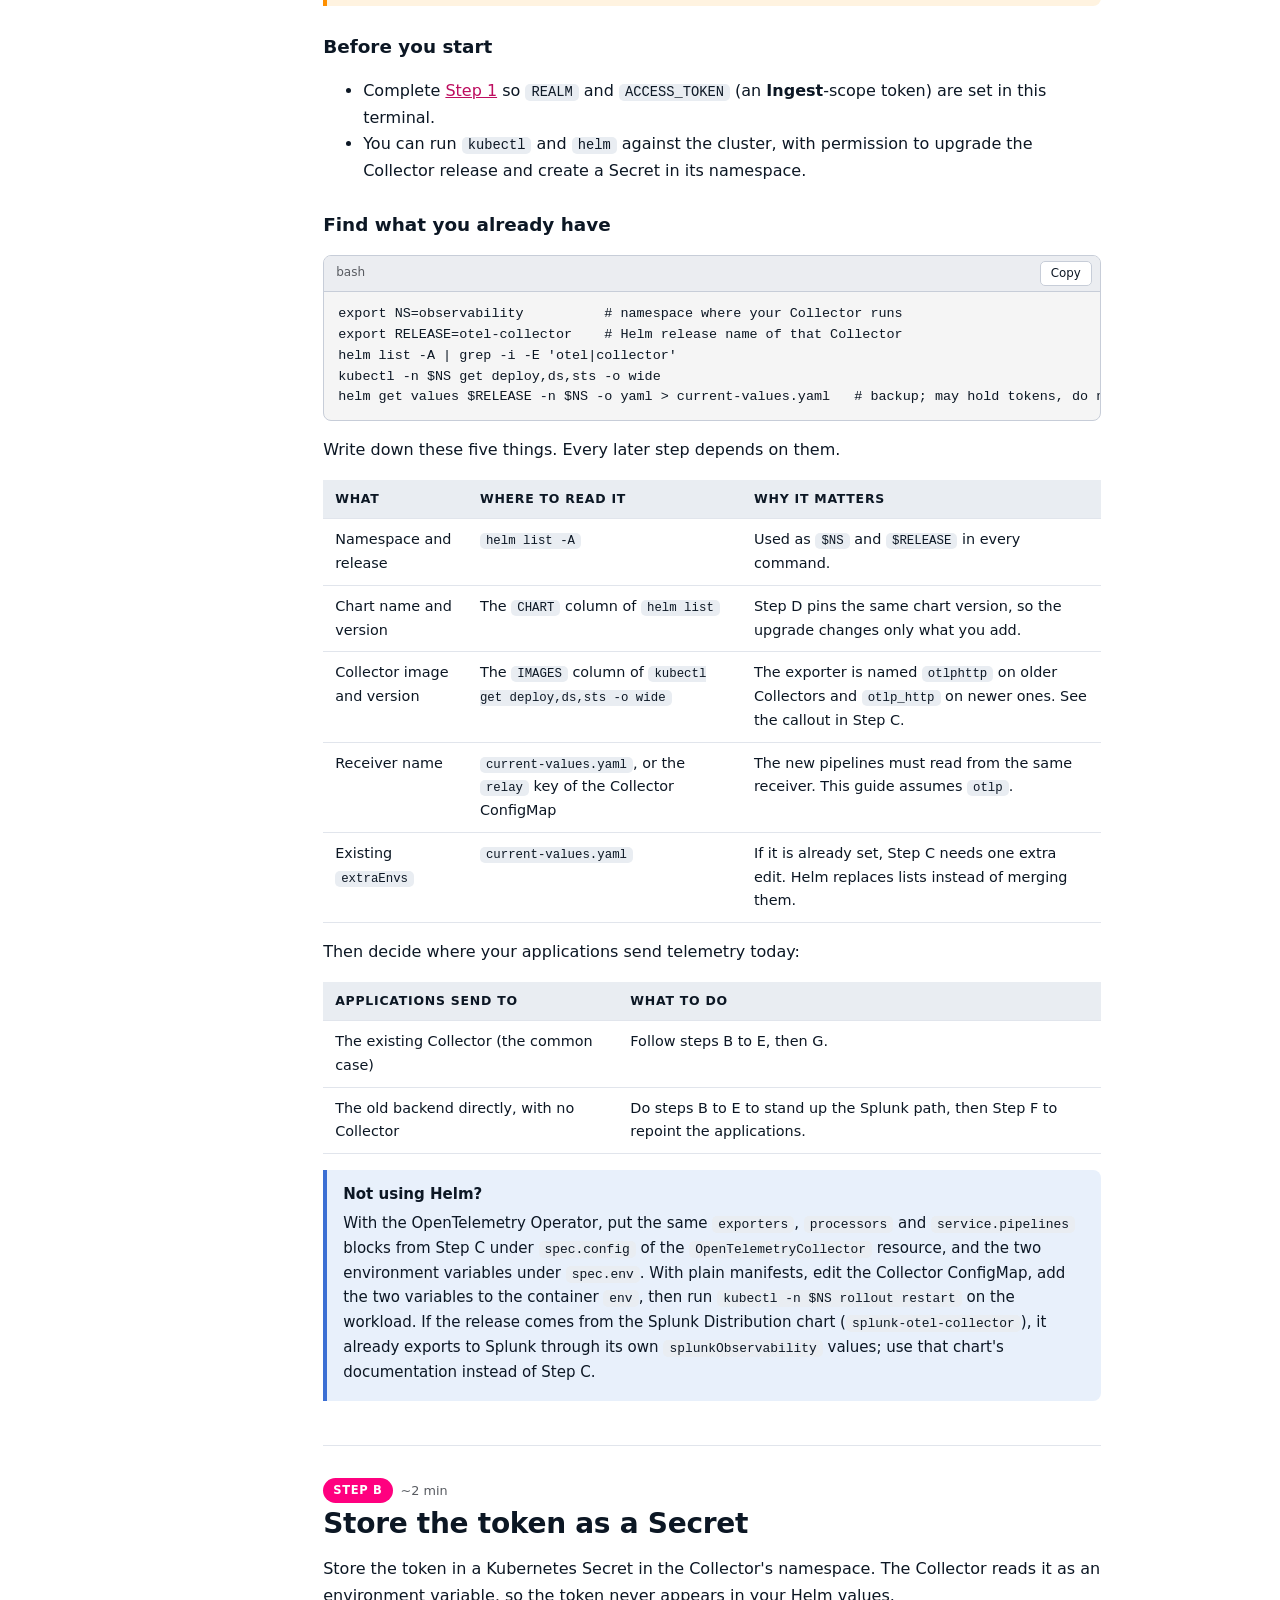
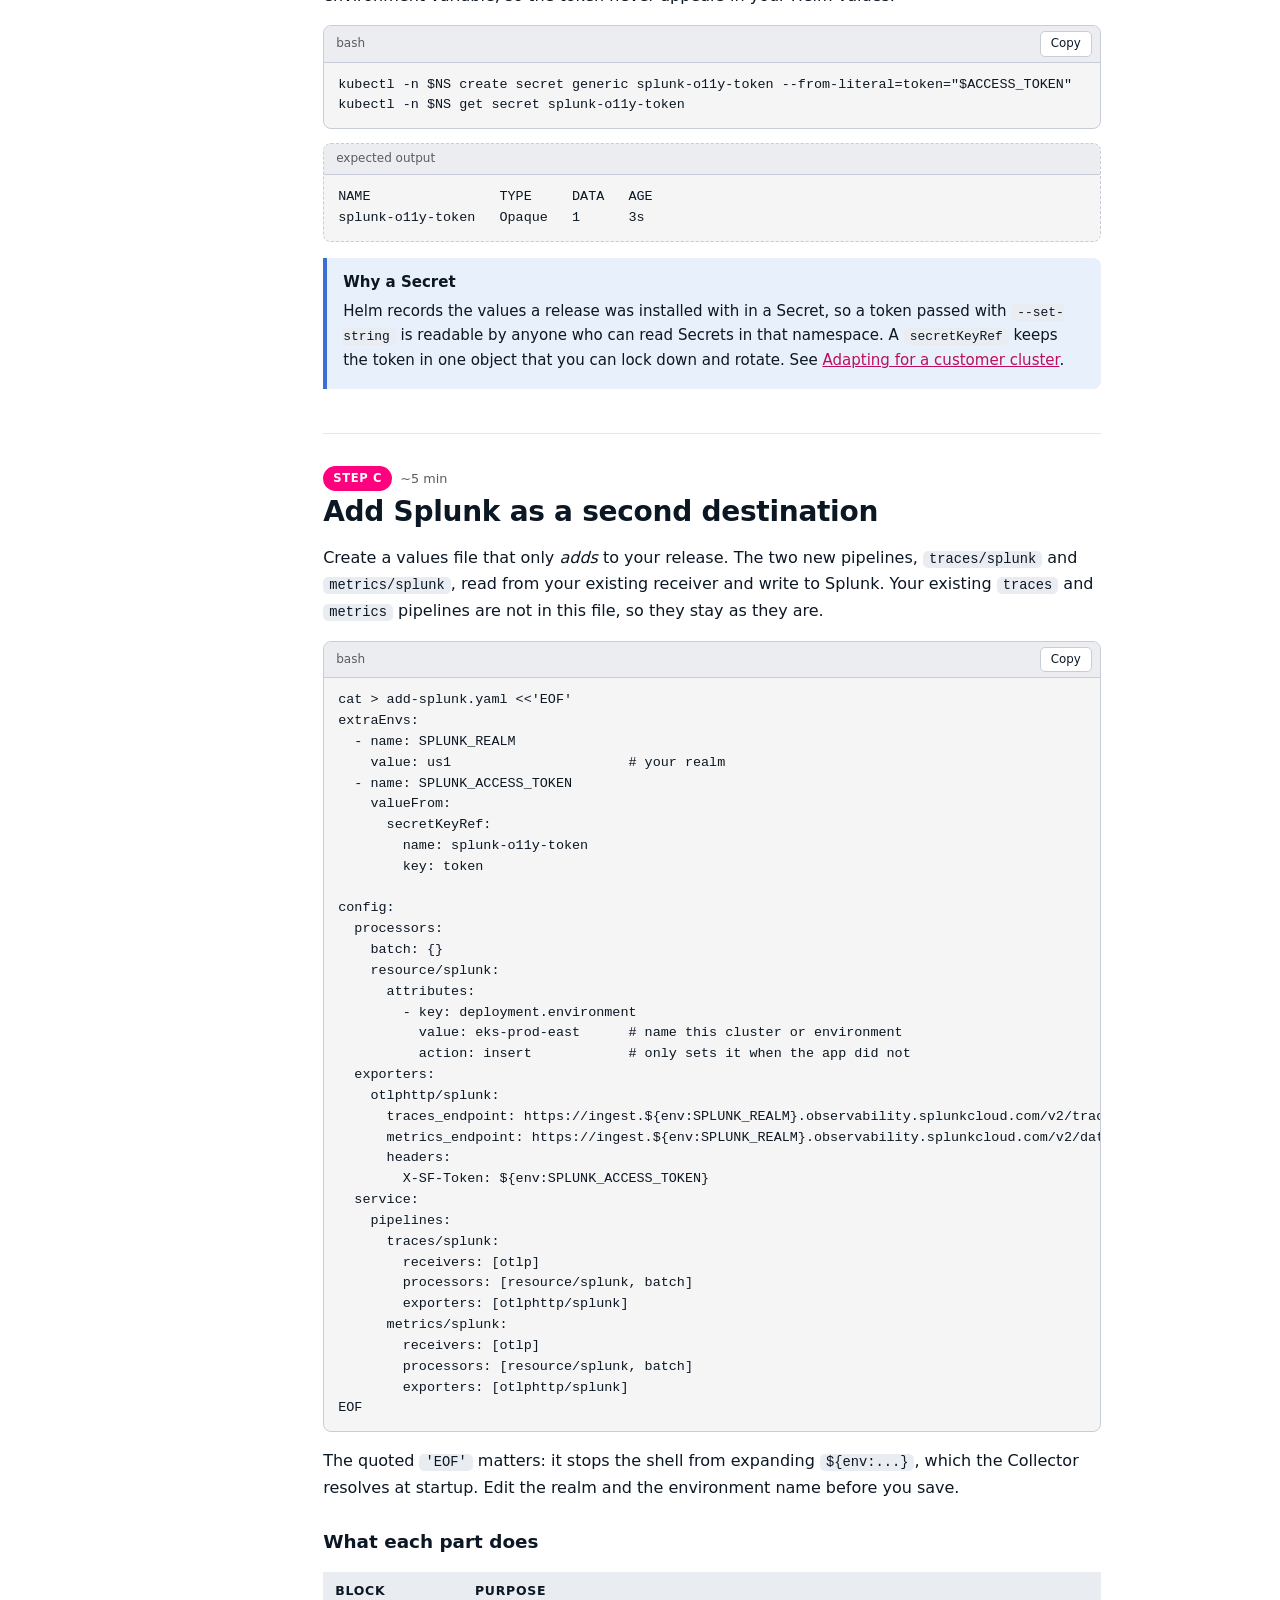
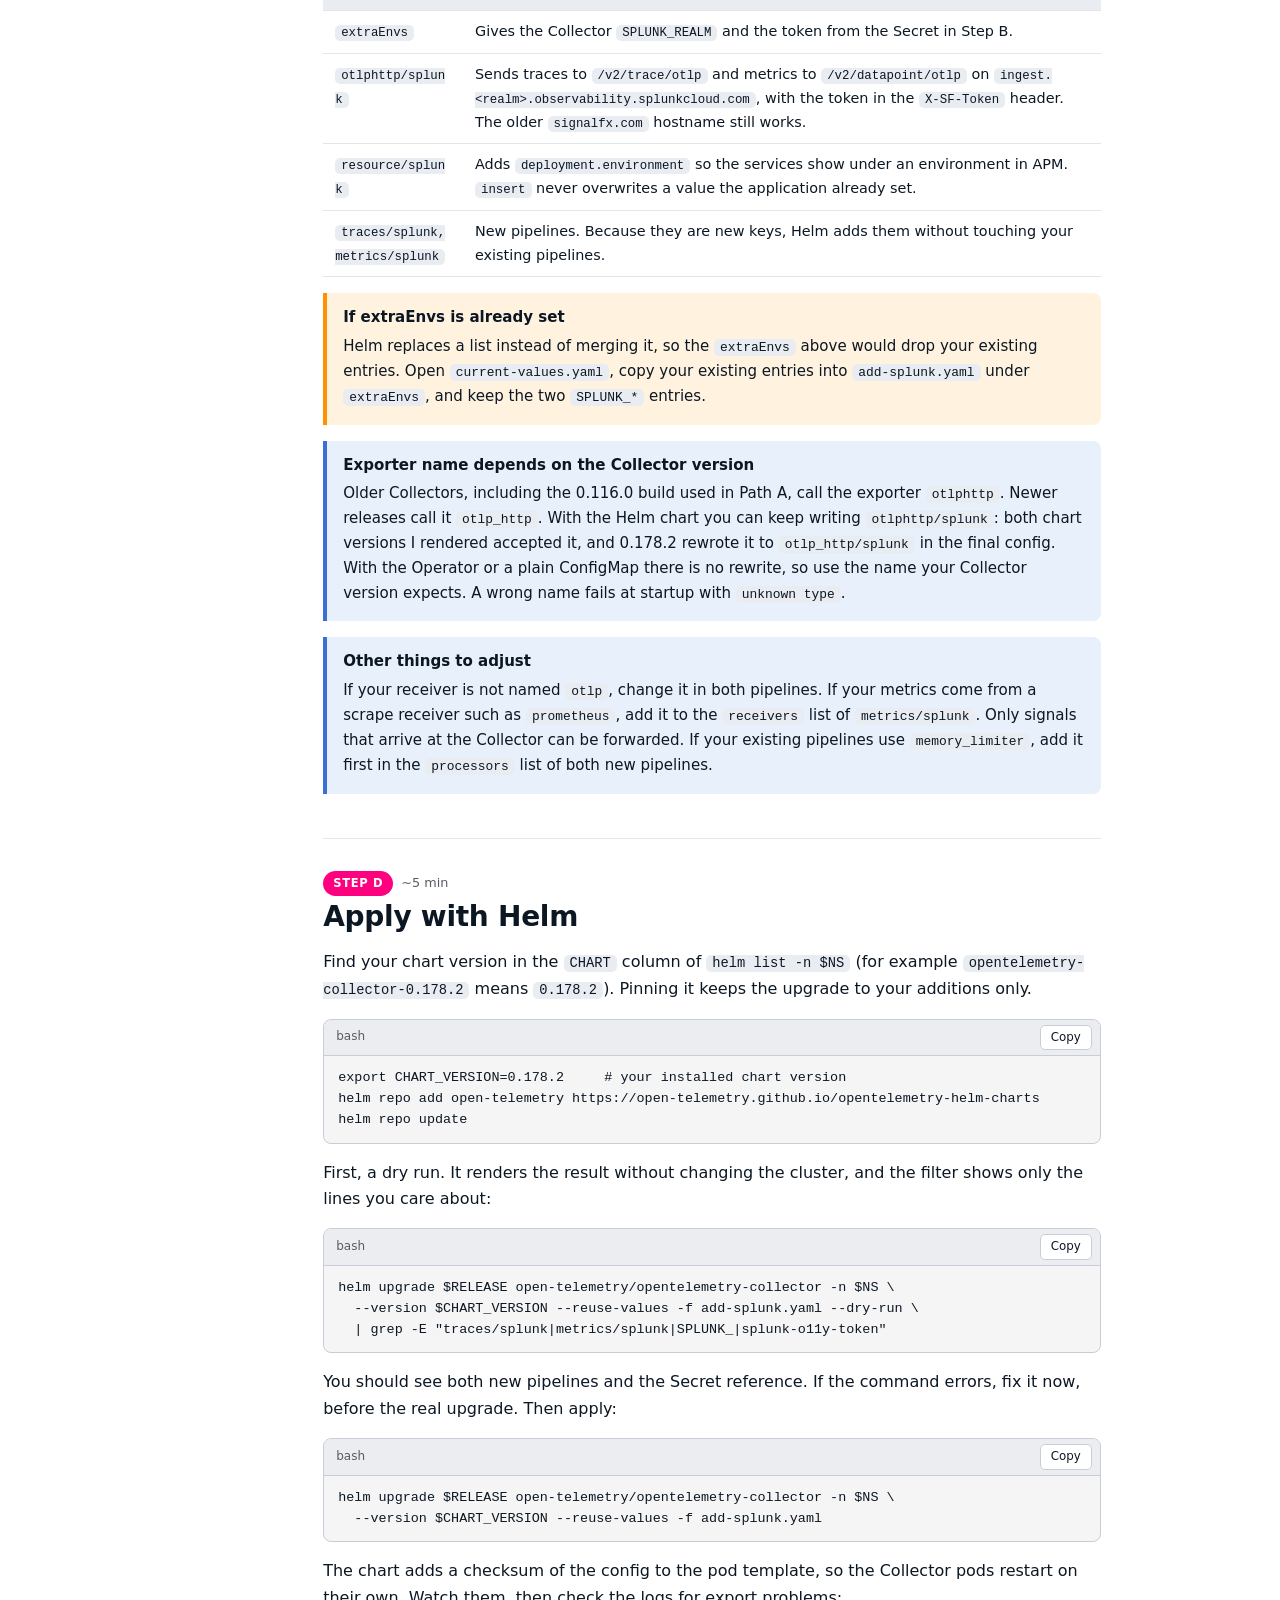
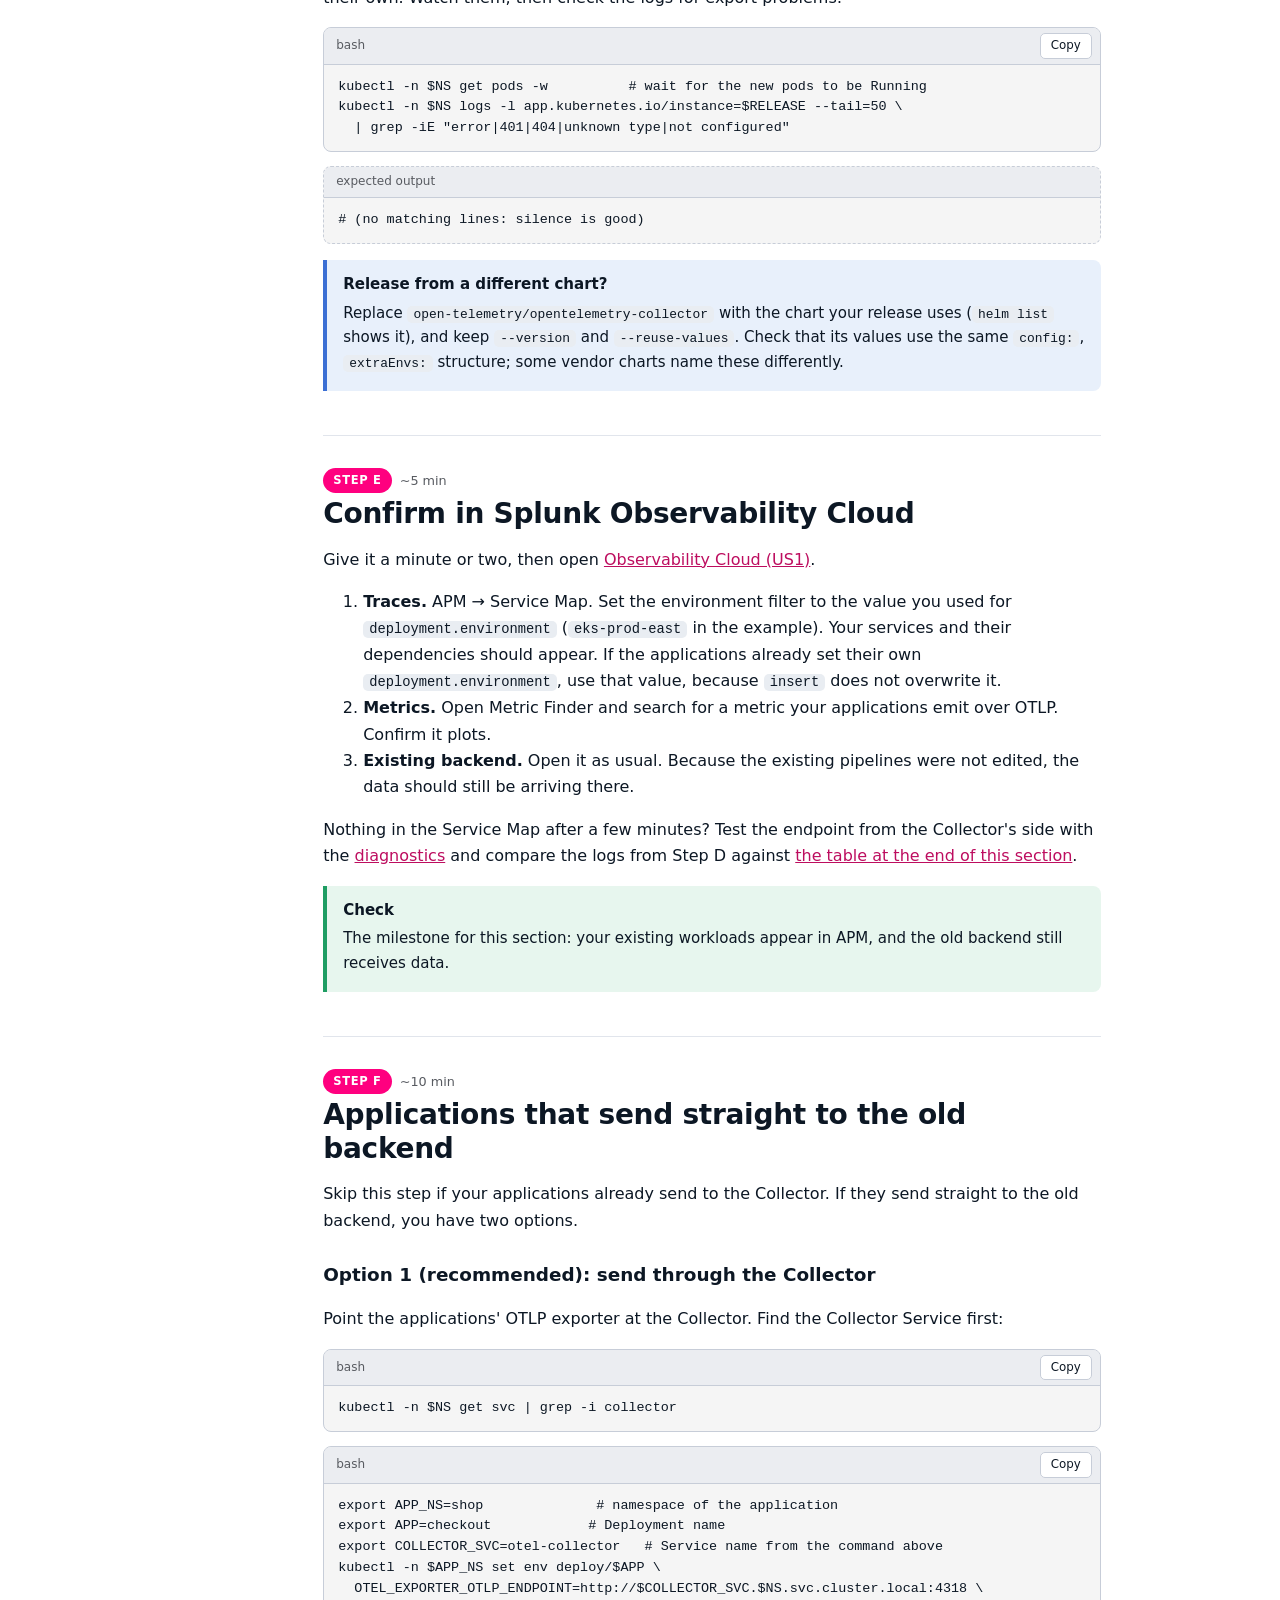
==== commit 70c73d52: "Path B: add existing-cluster repoint steps and Log Observer Connect for Splunk Enterprise - Steps A-" ====
--- a/docs/kubernetes.html
+++ b/docs/kubernetes.html
@@ -20,7 +20,7 @@
 </div></header>
 <div class="progress" aria-hidden="true"><div class="progress__bar" id="progressBar"></div></div>
 <div class="page">
-<aside class="sidebar" aria-label="Guide contents"><p class="sidebar__sub">Challenge lab</p><p class="sidebar__group">Start here</p><ul><li><a href="#overview"><span class="num num--dash">-</span>Overview</a></li><li><a href="#preflight"><span class="num">1</span>Pre-flight</a></li></ul><p class="sidebar__group">Deploy</p><ul><li><a href="#clone"><span class="num">2</span>Clone demo repo</a></li><li><a href="#values"><span class="num">3</span>splunk-values.yaml</a></li><li><a href="#install"><span class="num">4</span>Install</a></li><li><a href="#verify"><span class="num">5</span>Watch and verify</a></li></ul><p class="sidebar__group">Confirm in Splunk</p><ul><li><a href="#access"><span class="num">6</span>Access (optional)</a></li><li><a href="#o11y"><span class="num">7</span>Find data in O11y</a></li><li><a href="#wrapup"><span class="num num--dash">-</span>Wrap-up</a></li></ul><p class="sidebar__group">Reference</p><ul><li><a href="#cleanup"><span class="num">8</span>Cleanup</a></li><li><a href="#customer"><span class="num num--dash">-</span>Adapting for a customer</a></li><li><a href="#diagnostics"><span class="num num--dash">-</span>Diagnostics</a></li><li><a href="#errors"><span class="num num--dash">-</span>Common errors</a></li></ul><p class="sidebar__group">Path A</p><ul><li><a href="index.html"><span class="num num--dash">-</span>&larr; Docker or local</a></li></ul></aside>
+<aside class="sidebar" aria-label="Guide contents"><p class="sidebar__sub">Challenge lab</p><p class="sidebar__group">Start here</p><ul><li><a href="#overview"><span class="num num--dash">-</span>Overview</a></li><li><a href="#preflight"><span class="num">1</span>Pre-flight</a></li></ul><p class="sidebar__group">Deploy</p><ul><li><a href="#clone"><span class="num">2</span>Clone demo repo</a></li><li><a href="#values"><span class="num">3</span>splunk-values.yaml</a></li><li><a href="#install"><span class="num">4</span>Install</a></li><li><a href="#verify"><span class="num">5</span>Watch and verify</a></li></ul><p class="sidebar__group">Confirm in Splunk</p><ul><li><a href="#access"><span class="num">6</span>Access (optional)</a></li><li><a href="#o11y"><span class="num">7</span>Find data in O11y</a></li><li><a href="#wrapup"><span class="num num--dash">-</span>Wrap-up</a></li></ul><p class="sidebar__group">Existing cluster</p><ul><li><a href="#existing"><span class="num">A</span>Inventory</a></li><li><a href="#ex-token"><span class="num">B</span>Token Secret</a></li><li><a href="#ex-config"><span class="num">C</span>Add Splunk exporter</a></li><li><a href="#ex-apply"><span class="num">D</span>Apply with Helm</a></li><li><a href="#ex-verify"><span class="num">E</span>Verify</a></li><li><a href="#ex-apps"><span class="num">F</span>Apps sending direct</a></li><li><a href="#ex-cutover"><span class="num">G</span>Cut over or roll back</a></li><li><a href="#ex-trouble"><span class="num num--dash">-</span>Troubleshooting</a></li></ul><p class="sidebar__group">Splunk Enterprise logs</p><ul><li><a href="#loc"><span class="num">H</span>Overview, us1</a></li><li><a href="#loc-role"><span class="num">I</span>Service account</a></li><li><a href="#loc-wlm"><span class="num">J</span>Workload rule</a></li><li><a href="#loc-cert"><span class="num">K</span>Certificate</a></li><li><a href="#loc-connect"><span class="num">L</span>Add connection</a></li><li><a href="#loc-verify"><span class="num">M</span>Verify</a></li><li><a href="#loc-trouble"><span class="num num--dash">-</span>Troubleshooting</a></li></ul><p class="sidebar__group">Reference</p><ul><li><a href="#cleanup"><span class="num">8</span>Cleanup</a></li><li><a href="#customer"><span class="num num--dash">-</span>Adapting for a customer</a></li><li><a href="#diagnostics"><span class="num num--dash">-</span>Diagnostics</a></li><li><a href="#errors"><span class="num num--dash">-</span>Common errors</a></li></ul><p class="sidebar__group">Path A</p><ul><li><a href="index.html"><span class="num num--dash">-</span>&larr; Docker or local</a></li></ul></aside>
 <main id="content">
 <section id="overview">
 <p class="eyebrow">Path B &middot; Kubernetes &middot; us1</p>
@@ -39,6 +39,8 @@
 <rect x="490" y="96" width="140" height="44" rx="8" class="node-accent"/><text x="560" y="115" class="lbl">Metrics</text><text x="560" y="130" class="sub">signalfx exporter</text>
 <path d="M220 85 L268 85" class="arrow"/><path d="M440 72 L488 55" class="arrow"/><path d="M440 98 L488 116" class="arrow"/></svg><figcaption>Demo microservices send OTLP to the in-cluster Collector. The Collector's <code>resource/lab</code> processor stamps every signal, then traces go out through <code>otlp_http/signalfx</code> and metrics through the <code>signalfx</code> exporter.</figcaption></figure>
 <div class="callout callout--info"><span class="callout__title">How this relates to Path A</span><p>This is the <a href="index.html#c2">Collector design</a> from Path A, running as a Kubernetes agent: the apps carry no token, and only the Collector holds it. To compare it with SDK-direct export, use Path A.</p></div>
+<div class="callout callout--tip"><span class="callout__title">Already running OpenTelemetry in a cluster?</span><p>You do not need the demo. Skip to <a href="#existing">Steps A to G</a> to add Splunk Observability Cloud as a second destination on the Collector you already have, without changing your existing pipelines.</p></div>
+<div class="callout callout--tip"><span class="callout__title">Want to search logs that are already in Splunk Enterprise?</span><p>See <a href="#loc">Steps H to M</a> to connect Splunk Enterprise to Observability Cloud in realm us1 with Log Observer Connect.</p></div>
 <div class="callout"><span class="callout__title">Based on the OpenTelemetry Kubernetes Demo guide</span><p>The steps and commands follow <a href="https://garrett-splunk.github.io/OpenTelemetry-Kubernetes-Demo/">the OpenTelemetry Kubernetes Demo workshop guide</a>, adapted so you can run it on your own cluster. That guide assumes a prepared workshop host where <code>REALM</code>, <code>ACCESS_TOKEN</code> and <code>INSTANCE</code> are already set. Here you set them yourself in Step 1.</p></div>
 <h3>Milestones</h3>
 <div class="table-wrap"><table class=""><thead><tr><th>Milestone</th><th>Evidence</th></tr></thead><tbody><tr><td>Demo running in Kubernetes</td><td>All pods Running in Step 5</td></tr><tr><td>Collector exporting cleanly</td><td>No 401 or 404 errors in Collector logs</td></tr><tr><td>Traces in APM</td><td>Your services on the Service Map (Step 7)</td></tr><tr><td>Metrics ingested</td><td><code>lab.id</code> metrics plotting in Metric Finder</td></tr><tr><td>Tags applied correctly</td><td><code>lab.owner</code> and <code>deployment.environment</code> in Tag Spotlight</td></tr></tbody></table></div>
@@ -117,7 +119,7 @@
 <p>The attribute index in the install command refers to the position of each attribute above:</p>
 <div class="table-wrap"><table class=""><thead><tr><th>Index</th><th>Key</th><th>Set at install to</th></tr></thead><tbody><tr><td>[0]</td><td><code>lab.id</code></td><td><code>${INSTANCE}</code></td></tr><tr><td>[1]</td><td><code>lab.owner</code></td><td>your name, no spaces</td></tr><tr><td>[2]</td><td><code>k8s.cluster.name</code></td><td><code>${INSTANCE}-cluster</code></td></tr><tr><td>[3]</td><td><code>deployment.environment</code></td><td><code>k8s-workshop-${INSTANCE}</code></td></tr></tbody></table></div>
 <p>Why these endpoints: traces use the same OTLP/HTTP ingest path as Path A (<code>/v2/trace/otlp</code>, with the <code>X-SF-Token</code> header). This guide's tested config sends metrics through Splunk's <code>signalfx</code> exporter, which needs only the realm and token. Sending metrics as OTLP to <code>/v2/datapoint/otlp</code> (Path A) is also supported.</p>
-<div class="callout"><span class="callout__title">Logs stay in the demo</span><p>The logs pipeline goes to the demo's own OpenSearch and the <code>debug</code> exporter, not to Splunk. Splunk Log Observer is not part of this setup.</p></div>
+<div class="callout"><span class="callout__title">Logs stay in the demo</span><p>The logs pipeline goes to the demo's own OpenSearch and the <code>debug</code> exporter, not to Splunk. Splunk Log Observer is not part of this setup. To search logs that already live in Splunk Enterprise, see <a href="#loc">Log Observer Connect (Steps H to M)</a>.</p></div>
 </section>
 <section id="install"><div class="step-meta"><span class="step-badge">Step 4</span><span class="step-time">~10 min</span></div><h2>Install</h2>
 <div class="callout callout--tip"><span class="callout__title">Shortcut: the lab repo script</span><p><code>k8s/install.sh</code> runs this same <code>helm upgrade --install</code> for you. It reads <code>SPLUNK_REALM</code> and <code>SPLUNK_ACCESS_TOKEN</code> from the repo's <code>.env</code>, picks lite mode automatically on small clusters, and sets the environment to <code>k8s-workshop-&lt;INSTANCE&gt;</code>. Run <code>LAB_OWNER=yourname ./k8s/install.sh</code>.</p></div>
@@ -168,6 +170,328 @@
 <section id="wrapup"><h2>Wrap-up</h2>
 <p>Check each milestone from the overview. You deployed a realistic microservice application, tagged all of its telemetry through one Collector, and confirmed traces, metrics and tags in Splunk Observability Cloud, with no token in any application.</p>
 <p>Next, try the redaction idea from <a href="index.html#c3">Path A, Challenge 3</a> here: add an <code>attributes</code> processor to the traces pipeline in <code>splunk-values.yaml</code> and run <code>helm upgrade</code>.</p>
+</section>
+<section id="existing"><div class="step-meta"><span class="step-badge">Step A</span><span class="step-time">~10 min</span></div><h2>Point an existing OpenTelemetry cluster at Splunk</h2>
+<p>Path B above installs the demo with its own Collector. If your cluster already runs OpenTelemetry and ships to another backend (Jaeger, Tempo, Prometheus, another vendor), you do not reinstall anything. You add Splunk Observability Cloud as one more destination on the Collector that is already there. Steps A to G do this without editing your existing pipelines, so the current backend keeps receiving data while you compare.</p>
+<figure class="diagram"><svg viewBox="0 0 640 170" role="img" aria-label="An existing Collector keeps sending to the current backend and gains a second pipeline that sends to Splunk Observability Cloud">
+<rect x="10" y="45" width="150" height="80" rx="10" class="node"/><text x="85" y="76" class="lbl">your workloads</text><text x="85" y="94" class="sub">already emit OTLP</text>
+<rect x="215" y="35" width="190" height="100" rx="10" class="node-warm"/><text x="310" y="60" class="lbl">your existing Collector</text><text x="310" y="80" class="sub">existing pipelines: unchanged</text><text x="310" y="98" class="sub">+ traces/splunk, metrics/splunk</text><text x="310" y="116" class="sub">token from a Secret</text>
+<rect x="470" y="18" width="160" height="44" rx="8" class="node"/><text x="550" y="37" class="lbl">current backend</text><text x="550" y="52" class="sub">keeps receiving data</text>
+<rect x="470" y="108" width="160" height="44" rx="8" class="node-accent"/><text x="550" y="127" class="lbl">Splunk Observability</text><text x="550" y="142" class="sub">otlphttp/splunk</text>
+<path d="M160 85 L213 85" class="arrow"/><path d="M405 70 L468 45" class="arrow"/><path d="M405 100 L468 125" class="arrow"/></svg><figcaption>You add a second destination next to the first. Nothing about the existing pipelines changes until you decide to cut over in Step G.</figcaption></figure>
+<div class="callout callout--warning"><span class="callout__title">What was and was not tested</span><p>The upstream <code>opentelemetry-collector</code> Helm chart was rendered with <code>helm template</code> at versions 0.110.0 and 0.178.2: the new pipelines appear next to the existing ones, and the token environment variables render from a Secret. The ingest endpoints were verified live in Path A (SDK direct to us1), and the demo's own Collector sent live traces and metrics in Steps 1 to 7. The exact <code>otlphttp/splunk</code> block below has not been run on a live Collector, and the Operator and plain-manifest variants are untested. Step D includes a dry run so you can check before anything changes.</p></div>
+<h3>Before you start</h3>
+<ul><li>Complete <a href="#preflight">Step 1</a> so <code>REALM</code> and <code>ACCESS_TOKEN</code> (an <strong>Ingest</strong>-scope token) are set in this terminal.</li>
+<li>You can run <code>kubectl</code> and <code>helm</code> against the cluster, with permission to upgrade the Collector release and create a Secret in its namespace.</li></ul>
+<h3>Find what you already have</h3>
+<div class="code-block" data-copy><div class="code-block__header"><span>bash</span><button class="btn-copy" type="button">Copy</button></div><pre><code>export NS=observability          # namespace where your Collector runs
+export RELEASE=otel-collector    # Helm release name of that Collector
+helm list -A | grep -i -E &#x27;otel|collector&#x27;
+kubectl -n $NS get deploy,ds,sts -o wide
+helm get values $RELEASE -n $NS -o yaml &gt; current-values.yaml   # backup; may hold tokens, do not commit</code></pre></div>
+<p>Write down these five things. Every later step depends on them.</p>
+<div class="table-wrap"><table class=""><thead><tr><th>What</th><th>Where to read it</th><th>Why it matters</th></tr></thead><tbody><tr><td>Namespace and release</td><td><code>helm list -A</code></td><td>Used as <code>$NS</code> and <code>$RELEASE</code> in every command.</td></tr>
+<tr><td>Chart name and version</td><td>The <code>CHART</code> column of <code>helm list</code></td><td>Step D pins the same chart version, so the upgrade changes only what you add.</td></tr>
+<tr><td>Collector image and version</td><td>The <code>IMAGES</code> column of <code>kubectl get deploy,ds,sts -o wide</code></td><td>The exporter is named <code>otlphttp</code> on older Collectors and <code>otlp_http</code> on newer ones. See the callout in Step C.</td></tr>
+<tr><td>Receiver name</td><td><code>current-values.yaml</code>, or the <code>relay</code> key of the Collector ConfigMap</td><td>The new pipelines must read from the same receiver. This guide assumes <code>otlp</code>.</td></tr>
+<tr><td>Existing <code>extraEnvs</code></td><td><code>current-values.yaml</code></td><td>If it is already set, Step C needs one extra edit. Helm replaces lists instead of merging them.</td></tr>
+</tbody></table></div>
+<p>Then decide where your applications send telemetry today:</p>
+<div class="table-wrap"><table class=""><thead><tr><th>Applications send to</th><th>What to do</th></tr></thead><tbody><tr><td>The existing Collector (the common case)</td><td>Follow steps B to E, then G.</td></tr>
+<tr><td>The old backend directly, with no Collector</td><td>Do steps B to E to stand up the Splunk path, then Step F to repoint the applications.</td></tr>
+</tbody></table></div>
+<div class="callout"><span class="callout__title">Not using Helm?</span><p>With the OpenTelemetry Operator, put the same <code>exporters</code>, <code>processors</code> and <code>service.pipelines</code> blocks from Step C under <code>spec.config</code> of the <code>OpenTelemetryCollector</code> resource, and the two environment variables under <code>spec.env</code>. With plain manifests, edit the Collector ConfigMap, add the two variables to the container <code>env</code>, then run <code>kubectl -n $NS rollout restart</code> on the workload. If the release comes from the Splunk Distribution chart (<code>splunk-otel-collector</code>), it already exports to Splunk through its own <code>splunkObservability</code> values; use that chart's documentation instead of Step C.</p></div>
+</section>
+<section id="ex-token"><div class="step-meta"><span class="step-badge">Step B</span><span class="step-time">~2 min</span></div><h2>Store the token as a Secret</h2>
+<p>Store the token in a Kubernetes Secret in the Collector's namespace. The Collector reads it as an environment variable, so the token never appears in your Helm values.</p>
+<div class="code-block" data-copy><div class="code-block__header"><span>bash</span><button class="btn-copy" type="button">Copy</button></div><pre><code>kubectl -n $NS create secret generic splunk-o11y-token --from-literal=token=&quot;$ACCESS_TOKEN&quot;
+kubectl -n $NS get secret splunk-o11y-token</code></pre></div>
+<div class="code-block code-block--out"><div class="code-block__header"><span>expected output</span></div><pre><code>NAME                TYPE     DATA   AGE
+splunk-o11y-token   Opaque   1      3s</code></pre></div>
+<div class="callout callout--info"><span class="callout__title">Why a Secret</span><p>Helm records the values a release was installed with in a Secret, so a token passed with <code>--set-string</code> is readable by anyone who can read Secrets in that namespace. A <code>secretKeyRef</code> keeps the token in one object that you can lock down and rotate. See <a href="#customer">Adapting for a customer cluster</a>.</p></div>
+</section>
+<section id="ex-config"><div class="step-meta"><span class="step-badge">Step C</span><span class="step-time">~5 min</span></div><h2>Add Splunk as a second destination</h2>
+<p>Create a values file that only <em>adds</em> to your release. The two new pipelines, <code>traces/splunk</code> and <code>metrics/splunk</code>, read from your existing receiver and write to Splunk. Your existing <code>traces</code> and <code>metrics</code> pipelines are not in this file, so they stay as they are.</p>
+<div class="code-block" data-copy><div class="code-block__header"><span>bash</span><button class="btn-copy" type="button">Copy</button></div><pre><code>cat &gt; add-splunk.yaml &lt;&lt;&#x27;EOF&#x27;
+extraEnvs:
+  - name: SPLUNK_REALM
+    value: us1                      # your realm
+  - name: SPLUNK_ACCESS_TOKEN
+    valueFrom:
+      secretKeyRef:
+        name: splunk-o11y-token
+        key: token
+
+config:
+  processors:
+    batch: {}
+    resource/splunk:
+      attributes:
+        - key: deployment.environment
+          value: eks-prod-east      # name this cluster or environment
+          action: insert            # only sets it when the app did not
+  exporters:
+    otlphttp/splunk:
+      traces_endpoint: https://ingest.${env:SPLUNK_REALM}.observability.splunkcloud.com/v2/trace/otlp
+      metrics_endpoint: https://ingest.${env:SPLUNK_REALM}.observability.splunkcloud.com/v2/datapoint/otlp
+      headers:
+        X-SF-Token: ${env:SPLUNK_ACCESS_TOKEN}
+  service:
+    pipelines:
+      traces/splunk:
+        receivers: [otlp]
+        processors: [resource/splunk, batch]
+        exporters: [otlphttp/splunk]
+      metrics/splunk:
+        receivers: [otlp]
+        processors: [resource/splunk, batch]
+        exporters: [otlphttp/splunk]
+EOF</code></pre></div>
+<p>The quoted <code>'EOF'</code> matters: it stops the shell from expanding <code>${env:...}</code>, which the Collector resolves at startup. Edit the realm and the environment name before you save.</p>
+<h3>What each part does</h3>
+<div class="table-wrap"><table class=""><thead><tr><th>Block</th><th>Purpose</th></tr></thead><tbody><tr><td><code>extraEnvs</code></td><td>Gives the Collector <code>SPLUNK_REALM</code> and the token from the Secret in Step B.</td></tr>
+<tr><td><code>otlphttp/splunk</code></td><td>Sends traces to <code>/v2/trace/otlp</code> and metrics to <code>/v2/datapoint/otlp</code> on <code>ingest.&lt;realm&gt;.observability.splunkcloud.com</code>, with the token in the <code>X-SF-Token</code> header. The older <code>signalfx.com</code> hostname still works.</td></tr>
+<tr><td><code>resource/splunk</code></td><td>Adds <code>deployment.environment</code> so the services show under an environment in APM. <code>insert</code> never overwrites a value the application already set.</td></tr>
+<tr><td><code>traces/splunk, metrics/splunk</code></td><td>New pipelines. Because they are new keys, Helm adds them without touching your existing pipelines.</td></tr>
+</tbody></table></div>
+<div class="callout callout--warning"><span class="callout__title">If extraEnvs is already set</span><p>Helm replaces a list instead of merging it, so the <code>extraEnvs</code> above would drop your existing entries. Open <code>current-values.yaml</code>, copy your existing entries into <code>add-splunk.yaml</code> under <code>extraEnvs</code>, and keep the two <code>SPLUNK_*</code> entries.</p></div>
+<div class="callout callout--info"><span class="callout__title">Exporter name depends on the Collector version</span><p>Older Collectors, including the 0.116.0 build used in Path A, call the exporter <code>otlphttp</code>. Newer releases call it <code>otlp_http</code>. With the Helm chart you can keep writing <code>otlphttp/splunk</code>: both chart versions I rendered accepted it, and 0.178.2 rewrote it to <code>otlp_http/splunk</code> in the final config. With the Operator or a plain ConfigMap there is no rewrite, so use the name your Collector version expects. A wrong name fails at startup with <code>unknown type</code>.</p></div>
+<div class="callout"><span class="callout__title">Other things to adjust</span><p>If your receiver is not named <code>otlp</code>, change it in both pipelines. If your metrics come from a scrape receiver such as <code>prometheus</code>, add it to the <code>receivers</code> list of <code>metrics/splunk</code>. Only signals that arrive at the Collector can be forwarded. If your existing pipelines use <code>memory_limiter</code>, add it first in the <code>processors</code> list of both new pipelines.</p></div>
+</section>
+<section id="ex-apply"><div class="step-meta"><span class="step-badge">Step D</span><span class="step-time">~5 min</span></div><h2>Apply with Helm</h2>
+<p>Find your chart version in the <code>CHART</code> column of <code>helm list -n $NS</code> (for example <code>opentelemetry-collector-0.178.2</code> means <code>0.178.2</code>). Pinning it keeps the upgrade to your additions only.</p>
+<div class="code-block" data-copy><div class="code-block__header"><span>bash</span><button class="btn-copy" type="button">Copy</button></div><pre><code>export CHART_VERSION=0.178.2     # your installed chart version
+helm repo add open-telemetry https://open-telemetry.github.io/opentelemetry-helm-charts
+helm repo update</code></pre></div>
+<p>First, a dry run. It renders the result without changing the cluster, and the filter shows only the lines you care about:</p>
+<div class="code-block" data-copy><div class="code-block__header"><span>bash</span><button class="btn-copy" type="button">Copy</button></div><pre><code>helm upgrade $RELEASE open-telemetry/opentelemetry-collector -n $NS \
+  --version $CHART_VERSION --reuse-values -f add-splunk.yaml --dry-run \
+  | grep -E &quot;traces/splunk|metrics/splunk|SPLUNK_|splunk-o11y-token&quot;</code></pre></div>
+<p>You should see both new pipelines and the Secret reference. If the command errors, fix it now, before the real upgrade. Then apply:</p>
+<div class="code-block" data-copy><div class="code-block__header"><span>bash</span><button class="btn-copy" type="button">Copy</button></div><pre><code>helm upgrade $RELEASE open-telemetry/opentelemetry-collector -n $NS \
+  --version $CHART_VERSION --reuse-values -f add-splunk.yaml</code></pre></div>
+<p>The chart adds a checksum of the config to the pod template, so the Collector pods restart on their own. Watch them, then check the logs for export problems:</p>
+<div class="code-block" data-copy><div class="code-block__header"><span>bash</span><button class="btn-copy" type="button">Copy</button></div><pre><code>kubectl -n $NS get pods -w          # wait for the new pods to be Running
+kubectl -n $NS logs -l app.kubernetes.io/instance=$RELEASE --tail=50 \
+  | grep -iE &quot;error|401|404|unknown type|not configured&quot;</code></pre></div>
+<div class="code-block code-block--out"><div class="code-block__header"><span>expected output</span></div><pre><code># (no matching lines: silence is good)</code></pre></div>
+<div class="callout"><span class="callout__title">Release from a different chart?</span><p>Replace <code>open-telemetry/opentelemetry-collector</code> with the chart your release uses (<code>helm list</code> shows it), and keep <code>--version</code> and <code>--reuse-values</code>. Check that its values use the same <code>config:</code>, <code>extraEnvs:</code> structure; some vendor charts name these differently.</p></div>
+</section>
+<section id="ex-verify"><div class="step-meta"><span class="step-badge">Step E</span><span class="step-time">~5 min</span></div><h2>Confirm in Splunk Observability Cloud</h2>
+<p>Give it a minute or two, then open <a href="https://app.us1.signalfx.com/#/home" target="_blank" rel="noopener noreferrer">Observability Cloud (US1)</a>.</p>
+<ol><li><strong>Traces.</strong> APM &rarr; Service Map. Set the environment filter to the value you used for <code>deployment.environment</code> (<code>eks-prod-east</code> in the example). Your services and their dependencies should appear. If the applications already set their own <code>deployment.environment</code>, use that value, because <code>insert</code> does not overwrite it.</li>
+<li><strong>Metrics.</strong> Open Metric Finder and search for a metric your applications emit over OTLP. Confirm it plots.</li>
+<li><strong>Existing backend.</strong> Open it as usual. Because the existing pipelines were not edited, the data should still be arriving there.</li></ol>
+<p>Nothing in the Service Map after a few minutes? Test the endpoint from the Collector's side with the <a href="#diagnostics">diagnostics</a> and compare the logs from Step D against <a href="#ex-trouble">the table at the end of this section</a>.</p>
+<div class="callout callout--tip"><span class="callout__title">Check</span><p>The milestone for this section: your existing workloads appear in APM, and the old backend still receives data.</p></div>
+</section>
+<section id="ex-apps"><div class="step-meta"><span class="step-badge">Step F</span><span class="step-time">~10 min</span></div><h2>Applications that send straight to the old backend</h2>
+<p>Skip this step if your applications already send to the Collector. If they send straight to the old backend, you have two options.</p>
+<h3>Option 1 (recommended): send through the Collector</h3>
+<p>Point the applications' OTLP exporter at the Collector. Find the Collector Service first:</p>
+<div class="code-block" data-copy><div class="code-block__header"><span>bash</span><button class="btn-copy" type="button">Copy</button></div><pre><code>kubectl -n $NS get svc | grep -i collector</code></pre></div>
+<div class="code-block" data-copy><div class="code-block__header"><span>bash</span><button class="btn-copy" type="button">Copy</button></div><pre><code>export APP_NS=shop              # namespace of the application
+export APP=checkout            # Deployment name
+export COLLECTOR_SVC=otel-collector   # Service name from the command above
+kubectl -n $APP_NS set env deploy/$APP \
+  OTEL_EXPORTER_OTLP_ENDPOINT=http://$COLLECTOR_SVC.$NS.svc.cluster.local:4318 \
+  OTEL_EXPORTER_OTLP_PROTOCOL=http/protobuf</code></pre></div>
+<div class="callout callout--warning"><span class="callout__title">Keep the old backend fed</span><p>Once an application sends to the Collector, the Collector decides where its data goes. Add your old backend as an exporter on the Collector too, in your existing pipelines, or the old backend stops receiving that application's data. If the old backend was the application's direct target, copy that endpoint into an exporter and add it to the original <code>traces</code> and <code>metrics</code> pipelines.</p></div>
+<h3>Option 2: send straight to Splunk</h3>
+<p>Use the signal-specific variables with full URLs, so the SDK does not append <code>/v1/traces</code>. This puts the token in every application that uses it, so prefer Option 1 for anything beyond a test. The mechanics and trade-offs are in <a href="index.html#c1">Path A, Challenge 1</a>.</p>
+<div class="code-block" data-copy><div class="code-block__header"><span>bash</span><button class="btn-copy" type="button">Copy</button></div><pre><code>kubectl -n $APP_NS create secret generic splunk-o11y-otlp-headers \
+  --from-literal=OTEL_EXPORTER_OTLP_HEADERS=&quot;X-SF-Token=$ACCESS_TOKEN&quot;
+kubectl -n $APP_NS set env deploy/$APP --from=secret/splunk-o11y-otlp-headers
+kubectl -n $APP_NS set env deploy/$APP \
+  OTEL_EXPORTER_OTLP_PROTOCOL=http/protobuf \
+  OTEL_EXPORTER_OTLP_TRACES_ENDPOINT=https://ingest.$REALM.observability.splunkcloud.com/v2/trace/otlp \
+  OTEL_EXPORTER_OTLP_METRICS_ENDPOINT=https://ingest.$REALM.observability.splunkcloud.com/v2/datapoint/otlp \
+  OTEL_RESOURCE_ATTRIBUTES=deployment.environment=eks-prod-east</code></pre></div>
+<p>The Secret's key is the variable name, so <code>set env --from=secret/...</code> injects <code>OTEL_EXPORTER_OTLP_HEADERS</code> without the token appearing in the Deployment spec. Each <code>set env</code> triggers a rollout of that Deployment. These two commands have not been run against a live cluster.</p>
+</section>
+<section id="ex-cutover"><div class="step-meta"><span class="step-badge">Step G</span><span class="step-time">~5 min</span></div><h2>Cut over, or roll back</h2>
+<p>Run both destinations side by side for as long as you want to compare. When the customer is satisfied, you can stop sending to the old backend, or keep both. To stop, edit the file that holds the complete values for the release (a stable copy is the <code>current-values.yaml</code> you saved in Step A, with your additions merged in). Do not use <code>--reuse-values</code> here, because the file is now the full set.</p>
+<ol><li>Export the current values: <code>helm get values $RELEASE -n $NS -o yaml &gt; cutover-values.yaml</code>.</li>
+<li>In <code>cutover-values.yaml</code>, under <code>config.service.pipelines.traces</code> and <code>metrics</code>, replace the old exporter with <code>otlphttp/splunk</code> and add <code>resource/splunk</code> to each <code>processors</code> list.</li>
+<li>Delete the <code>traces/splunk</code> and <code>metrics/splunk</code> blocks and the old exporter definition.</li></ol>
+<p>The pipelines then look like this (your processor and receiver names may differ):</p>
+<div class="code-block" data-copy><div class="code-block__header"><span>yaml</span><button class="btn-copy" type="button">Copy</button></div><pre><code>config:
+  service:
+    pipelines:
+      traces:
+        receivers: [otlp]
+        processors: [memory_limiter, resource/splunk, batch]
+        exporters: [otlphttp/splunk]
+      metrics:
+        receivers: [otlp]
+        processors: [memory_limiter, resource/splunk, batch]
+        exporters: [otlphttp/splunk]</code></pre></div>
+<p>Check the render, then apply. A values file with the full config renders cleanly on chart 0.178.2:</p>
+<div class="code-block" data-copy><div class="code-block__header"><span>bash</span><button class="btn-copy" type="button">Copy</button></div><pre><code>helm upgrade $RELEASE open-telemetry/opentelemetry-collector -n $NS --version $CHART_VERSION -f cutover-values.yaml --dry-run | grep -A12 -E &quot;^        (traces|metrics):&quot;
+helm upgrade $RELEASE open-telemetry/opentelemetry-collector -n $NS --version $CHART_VERSION -f cutover-values.yaml</code></pre></div>
+<h3>Roll back</h3>
+<p>Any time something looks wrong, return to the previous revision:</p>
+<div class="code-block" data-copy><div class="code-block__header"><span>bash</span><button class="btn-copy" type="button">Copy</button></div><pre><code>helm history $RELEASE -n $NS
+helm rollback $RELEASE &lt;REVISION&gt; -n $NS          # pick the revision before your change</code></pre></div>
+<p>To remove the token completely, run <code>kubectl -n $NS delete secret splunk-o11y-token</code>, then rotate or delete the token in Splunk (Settings &rarr; Access Tokens).</p>
+</section>
+<section id="ex-trouble"><h2>Troubleshooting this section</h2><div class="table-wrap"><table class=""><thead><tr><th>Symptom</th><th>Fix</th></tr></thead><tbody><tr><td><code>401 Unauthorized</code></td><td>The token is not an Ingest-scope token, or the Secret holds a different value. Recreate the Secret and restart the pods.</td></tr>
+<tr><td><code>unknown type: &quot;otlphttp&quot;</code> or <code>unknown type: &quot;otlp_http&quot;</code></td><td>The exporter name does not match the Collector version. Use the other spelling, or the Helm chart, which rewrites it.</td></tr>
+<tr><td><code>references exporter &quot;otlphttp/splunk&quot; which is not configured</code></td><td>The exporter block is missing or misspelled under <code>config.exporters</code>. Re-check <code>add-splunk.yaml</code>.</td></tr>
+<tr><td><code>404 ... /v1/metrics</code> or <code>/v1/traces</code></td><td>The exporter was given <code>endpoint</code> instead of <code>traces_endpoint</code> and <code>metrics_endpoint</code>. Use the full URLs from Step C.</td></tr>
+<tr><td>Existing backend stopped receiving data</td><td>A pipeline's <code>exporters</code> list was replaced without the old exporter. Restore the old exporter in that list, or <code>helm rollback</code>.</td></tr>
+<tr><td><code>SPLUNK_ACCESS_TOKEN</code> is empty, or your other variables disappeared</td><td><code>extraEnvs</code> was replaced, not merged. Copy your existing entries into <code>add-splunk.yaml</code> (Step C) and upgrade again.</td></tr>
+<tr><td>No errors, but nothing in APM</td><td>The applications are not sending to this Collector, or the receiver name in the new pipelines is wrong. Check the Collector logs for received spans, and confirm the Step F variable.</td></tr>
+<tr><td>Services appear without an environment</td><td>Set <code>deployment.environment</code> in the <code>resource/splunk</code> processor, or in the application's <code>OTEL_RESOURCE_ATTRIBUTES</code>.</td></tr>
+<tr><td>Pods crash-loop after the upgrade</td><td>Read the first error in <code>kubectl -n $NS logs &lt;pod&gt;</code>, fix the config, or <code>helm rollback $RELEASE &lt;REVISION&gt; -n $NS</code>.</td></tr>
+</tbody></table></div><div class="callout"><span class="callout__title">Cost and limits</span><p>Sending to a second backend doubles the Collector's outbound traffic and its CPU for the Splunk pipelines. Check the org's entitlements before pointing production traffic at a trial or Free Edition org.</p></div>
+</section>
+<section id="loc"><div class="step-meta"><span class="step-badge">Step H</span><span class="step-time">~10 min</span></div><h2>Add Splunk Enterprise logs with Log Observer Connect (us1)</h2>
+<p>Log Observer Connect lets Splunk Observability Cloud search logs that already live in Splunk Enterprise, next to your metrics and traces. Observability Cloud uses the Splunk Enterprise search head to authenticate a service account and to run the searches. Your logs stay in Splunk Enterprise; Log Observer Connect does not store or index them, and the documentation lists no additional charge for it.</p>
+<figure class="diagram"><svg viewBox="0 0 640 150" role="img" aria-label="Splunk Observability Cloud in realm us1 reaches the Splunk Enterprise search head on port 8089 and searches the indexes you allow; the logs stay in Splunk Enterprise">
+<rect x="10" y="35" width="170" height="80" rx="10" class="node-accent"/><text x="95" y="68" class="lbl">Observability Cloud</text><text x="95" y="86" class="sub">realm us1</text><text x="95" y="102" class="sub">runs searches</text>
+<rect x="235" y="35" width="170" height="80" rx="10" class="node-warm"/><text x="320" y="68" class="lbl">Splunk Enterprise</text><text x="320" y="86" class="sub">search head or</text><text x="320" y="102" class="sub">SHC load balancer</text>
+<rect x="460" y="35" width="170" height="80" rx="10" class="node"/><text x="545" y="68" class="lbl">Your indexes</text><text x="545" y="86" class="sub">only those you allow</text><text x="545" y="102" class="sub">logs are not copied</text>
+<path d="M180 75 L233 75" class="arrow"/><path d="M405 75 L458 75" class="arrow"/></svg><figcaption>Observability Cloud connects to the search head on port 8089 as a service account you create. Searches run in Splunk Enterprise and the logs stay there.</figcaption></figure>
+<div class="callout callout--warning"><span class="callout__title">Source and status of this section</span><p>Written from the Splunk documentation <a href="https://help.splunk.com/en/splunk-observability-cloud/manage-data/view-splunk-platform-logs/set-up-log-observer-connect-for-splunk-enterprise" target="_blank" rel="noopener noreferrer">Set up Log Observer Connect for Splunk Enterprise</a> and <a href="https://help.splunk.com/en/splunk-enterprise/administer/manage-users-and-security/10.6/secure-splunk-platform-communications-with-transport-layer-security-certificates/configure-and-install-certificates-in-splunk-enterprise-for-splunk-log-observer-connect" target="_blank" rel="noopener noreferrer">Configure and install certificates for Log Observer Connect</a>, read on 10 November 2026. It has not been run against a live Splunk Enterprise instance. The OpenSSL commands in Step K were run locally with a throwaway CA to check the file order and the first-certificate extraction. Settings change between releases, so use the current documentation as the reference.</p></div>
+<div class="callout callout--info"><span class="callout__title">Is it available in your org?</span><p>Log Observer Connect is supported in realm <strong>us1</strong>, with Splunk Enterprise 9.0.1 or higher. It is not available for Splunk Cloud Platform trials, and it cannot read logs from a GovCloud environment. The documentation does not say whether Free Edition orgs can add this connection, so open <strong>Logs &rarr; Logs connections</strong> in the org first and confirm that <strong>Add new connection</strong> is offered before you promise it to a customer.</p></div>
+<div class="callout"><span class="callout__title">How this differs from the Collector path</span><p>The Collector steps earlier in this page send telemetry <em>to</em> Splunk Observability Cloud. Log Observer Connect works the other way: Observability Cloud reaches <em>into</em> a Splunk Enterprise you already run. The demo's logs go to its own OpenSearch, not to Splunk Enterprise, so they will not appear here unless you also send them to Splunk Enterprise (for example with the <a href="https://help.splunk.com/en/splunk-observability-cloud/manage-data/splunk-distribution-of-the-opentelemetry-collector/get-started-with-the-splunk-distribution-of-the-opentelemetry-collector/collector-components/exporters/splunk-hec-exporter" target="_blank" rel="noopener noreferrer">Splunk HEC exporter</a>).</p></div>
+<h3>What you need</h3>
+<div class="table-wrap"><table class=""><thead><tr><th>Item</th><th>Detail</th></tr></thead><tbody><tr><td>Roles</td><td>Administrator in Splunk Observability Cloud and administrator in Splunk Enterprise. Without the Observability Cloud admin role you will not see Logs connections.</td></tr>
+<tr><td>Splunk Enterprise</td><td>Version 9.0.1 or higher, and token authentication active on the service account (see <em>Enable or disable token authentication</em> in the Securing Splunk Enterprise documentation).</td></tr>
+<tr><td>Service account</td><td>A username and password you create in Step I.</td></tr>
+<tr><td>Splunk platform URL</td><td>The search head, or the load balancer in front of a search head cluster, reachable on port 8089 from the Observability Cloud addresses below. Log Observer Connect does not need to reach the deployer or the indexers.</td></tr>
+<tr><td>Certificate</td><td>A TLS certificate for the management port (Step K).</td></tr>
+</tbody></table></div>
+<h3>Open port 8089 to the us1 addresses</h3>
+<p>Allow inbound traffic on port <code>8089</code> to your search head (or its load balancer) from these four realm us1 addresses. Check with your security team before you change firewall rules or AWS security groups.</p>
+<div class="code-block" data-copy><div class="code-block__header"><span>us1 source addresses (allow to port 8089)</span><button class="btn-copy" type="button">Copy</button></div><pre><code>44.230.152.35
+44.231.27.66
+44.225.234.52
+44.230.82.104</code></pre></div>
+<p>If your Splunk Enterprise host is the machine you are working on, you can confirm the management port is listening before you go further:</p>
+<div class="code-block" data-copy><div class="code-block__header"><span>bash</span><button class="btn-copy" type="button">Copy</button></div><pre><code>curl -k -s -o /dev/null -w &quot;%{http_code}\n&quot; https://localhost:8089/services/server/info</code></pre></div>
+<div class="code-block code-block--out"><div class="code-block__header"><span>expected output</span></div><pre><code>401</code></pre></div>
+<p>A <code>401</code> is good: the port answers and wants credentials. This only proves the local listener. Reachability from the us1 addresses is tested by the connection itself in Step L.</p>
+</section>
+<section id="loc-role"><div class="step-meta"><span class="step-badge">Step I</span><span class="step-time">~10 min</span></div><h2>Create the service account in Splunk Enterprise</h2>
+<p>Observability Cloud runs every search through one Splunk Enterprise service account. Create a role for it, then a user with that role. In Splunk Enterprise, go to <strong>Settings &rarr; Roles</strong> and create (or choose) the role, then set the following.</p>
+<div class="table-wrap"><table class=""><thead><tr><th>Tab</th><th>Setting</th><th>Value</th></tr></thead><tbody><tr><td>Indexes</td><td>Included column</td><td>Deselect <code>*</code> (all internal indexes). Select only the indexes you want users to search in Log Observer Connect.</td></tr>
+<tr><td>Capabilities</td><td>Selected</td><td><code>edit_tokens_own</code> and <code>search</code>.</td></tr>
+<tr><td>Capabilities</td><td>Not selected</td><td><code>indexes_list_all</code>.</td></tr>
+<tr><td>Resources</td><td>Role search job limit and User search job limit, Standard search</td><td>40 for both (assumes 10 Log Observer Connect users).</td></tr>
+<tr><td>Resources</td><td>Real-time search limit, role and user</td><td>0 for both.</td></tr>
+<tr><td>Resources</td><td>Role search time window limit: maximum time window</td><td>Custom time, <code>2592000</code> seconds (30 days).</td></tr>
+<tr><td>Resources</td><td>Role search time window limit: earliest searchable event time</td><td>Custom time, <code>7776000</code> seconds (90 days).</td></tr>
+<tr><td>Resources</td><td>Disk space limit, Standard search</td><td>1000 MB.</td></tr>
+</tbody></table></div>
+<div class="callout callout--info"><span class="callout__title">Sizing the search limit</span><p>Each active Log Observer Connect user triggers about four back-end searches whenever they search. Multiply your number of users by 4 for the Standard search limit: 10 users gives 40, 20 users gives 80. Three people searching at the same moment cause about 12 searches in Splunk Enterprise, all under this one account.</p></div>
+<p>Then create the user: <strong>Settings &rarr; Users &rarr; New user</strong>. Give it a strong password and assign the role you just created. Make sure token authentication is active for this account, as the prerequisite above says; if the connection later fails to authenticate, check this first.</p>
+</section>
+<section id="loc-wlm"><div class="step-meta"><span class="step-badge">Step J</span><span class="step-time">~5 min</span></div><h2>Limit long searches with a workload rule</h2>
+<p>Add a workload rule that stops any search by the service account that runs longer than five minutes. It keeps Log Observer Connect responsive and makes it less likely that its searches queue. In Splunk Enterprise, create it under <strong>Settings &rarr; Workload Management &rarr; Workload Rules</strong>, following <em>Create a Workload Rule in Splunk Web</em> in the Splunk Enterprise documentation, with these values:</p>
+<div class="table-wrap"><table class=""><thead><tr><th>Field</th><th>Value</th></tr></thead><tbody><tr><td>Predicate</td><td><code>user=&lt;your_Log_Observer_Connect_service-account_name&gt; AND runtime&gt;5m</code></td></tr>
+<tr><td>Schedule</td><td>Always on</td></tr>
+<tr><td>Action</td><td>Abort search</td></tr>
+</tbody></table></div>
+<p>Replace the placeholder with the username from Step I. After you save, the rule shows on the <strong>Workload Rules</strong> tab.</p>
+</section>
+<section id="loc-cert"><div class="step-meta"><span class="step-badge">Step K</span><span class="step-time">~20 min</span></div><h2>Secure the management port with a certificate</h2>
+<p>Log Observer Connect secures the connection to your management port (8089) with a certificate you install on the search head. You have two options: sign one yourself (fastest, fine for a lab) or get one from a certificate authority such as Let's Encrypt or Sectigo (the more secure choice). The commands below follow the Splunk documentation for the self-signed route and use <code>$SPLUNK_HOME/etc/auth/sloccerts</code>, a new directory, so they do not overwrite the certificates that ship with Splunk Enterprise.</p>
+<h3>1. Create a certificate authority</h3>
+<div class="code-block" data-copy><div class="code-block__header"><span>bash</span><button class="btn-copy" type="button">Copy</button></div><pre><code>mkdir $SPLUNK_HOME/etc/auth/sloccerts
+cd $SPLUNK_HOME/etc/auth/sloccerts
+
+$SPLUNK_HOME/bin/splunk cmd openssl genpkey -algorithm RSA -pkeyopt rsa_keygen_bits:2048 -aes-256-cbc -out myCAPrivateKey.key
+# enter a password when prompted
+
+$SPLUNK_HOME/bin/splunk cmd openssl req -new -key myCAPrivateKey.key -out myCACertificate.csr -addext &quot;basicConstraints=critical,CA:TRUE&quot; -addext &quot;keyUsage=critical,keyCertSign,cRLSign&quot;
+# enter the key password; leave Common Name blank
+
+echo -e &quot;# root-ssl-extensions.cnf\n[v3_ca]\nbasicConstraints = critical,CA:TRUE\nkeyUsage = critical,keyCertSign,cRLSign\nsubjectKeyIdentifier = hash&quot; &gt; root-ssl-extensions.cnf
+
+$SPLUNK_HOME/bin/splunk cmd openssl x509 -req -in myCACertificate.csr -signkey myCAPrivateKey.key -extensions v3_ca -extfile ./root-ssl-extensions.cnf -out myCACertificate.pem -days 3650
+# enter the key password</code></pre></div>
+<h3>2. Create and sign the server certificate</h3>
+<p>When the <code>req -new</code> command asks for a Common Name, enter the host name you will use in the Splunk platform URL. The documentation only says to leave the Common Name blank for the authority, not for the server certificate.</p>
+<div class="code-block" data-copy><div class="code-block__header"><span>bash</span><button class="btn-copy" type="button">Copy</button></div><pre><code>$SPLUNK_HOME/bin/splunk cmd openssl genpkey -algorithm RSA -pkeyopt rsa_keygen_bits:2048 -aes-256-cbc -out mySplunkWebPrivateKey.key
+# enter a password when prompted
+
+# Splunk Web does not support password-protected keys, so remove the password:
+$SPLUNK_HOME/bin/splunk cmd openssl pkey -in mySplunkWebPrivateKey.key -out mySplunkWebPrivateKey.key.nopass &amp;&amp; mv mySplunkWebPrivateKey.key.nopass mySplunkWebPrivateKey.key
+$SPLUNK_HOME/bin/splunk cmd openssl pkey -in mySplunkWebPrivateKey.key -check -noout
+
+$SPLUNK_HOME/bin/splunk cmd openssl req -new -key mySplunkWebPrivateKey.key -out mySplunkWebCert.csr -addext &quot;basicConstraints = critical,CA:FALSE&quot; -addext &quot;keyUsage = critical,digitalSignature,keyEncipherment&quot; -addext &quot;extendedKeyUsage = serverAuth,clientAuth&quot;
+
+echo -e &quot;#server-ssl-extensions.cnf \n[v3_srv]\n basicConstraints = critical,CA:FALSE\nkeyUsage = critical,digitalSignature,keyEncipherment\n extendedKeyUsage = serverAuth,clientAuth\n&quot; &gt; server-ssl-extensions.cnf
+
+$SPLUNK_HOME/bin/splunk cmd openssl x509 -req -in mySplunkWebCert.csr -CA myCACertificate.pem -extensions v3_srv -extfile ./server-ssl-extensions.cnf -CAkey myCAPrivateKey.key -CAcreateserial -out mySplunkWebCert.pem -days 1095
+# enter the CA key password</code></pre></div>
+<h3>3. Combine the files and check the signature</h3>
+<p>Order matters: server certificate first, then the authority certificate, then the key in the final file. The file must be PEM format.</p>
+<div class="code-block" data-copy><div class="code-block__header"><span>bash</span><button class="btn-copy" type="button">Copy</button></div><pre><code>cat mySplunkWebCert.pem myCACertificate.pem &gt; mySplunkWebCertificate.pem
+cat mySplunkWebCertificate.pem mySplunkWebPrivateKey.key &gt; myFinalCert.pem
+
+$SPLUNK_HOME/bin/splunk cmd openssl verify -CAfile ./myCACertificate.pem ./mySplunkWebCertificate.pem</code></pre></div>
+<div class="code-block code-block--out"><div class="code-block__header"><span>expected output</span></div><pre><code>./mySplunkWebCertificate.pem: OK</code></pre></div>
+<p>If you use a third-party certificate instead of steps 1 and 2, start here: combine its server certificate, intermediate certificates and root (if required), in that order, into one PEM file, then add the private key to make the final file.</p>
+<h3>4. Install it on the management port</h3>
+<p>Edit the files in <code>$SPLUNK_HOME/etc/system/local</code>, never the ones in <code>etc/default</code>. Put these settings in <code>server.conf</code>:</p>
+<div class="code-block" data-copy><div class="code-block__header"><span>server.conf</span><button class="btn-copy" type="button">Copy</button></div><pre><code>[general]
+serverName = mysplunkenterpriseserver.mycompany.com
+
+[sslConfig]
+serverCert = /opt/splunk/etc/auth/sloccerts/myFinalCert.pem
+requireClientCert = false
+sslRootCAPath = $SPLUNK_HOME/etc/auth/sloccerts/myCACertificate.pem</code></pre></div>
+<p>and these in <code>web.conf</code>:</p>
+<div class="code-block" data-copy><div class="code-block__header"><span>web.conf</span><button class="btn-copy" type="button">Copy</button></div><pre><code>[settings]
+enableSplunkWebSSL = true
+serverCert = /opt/splunk/etc/auth/sloccerts/myFinalCert.pem</code></pre></div>
+<p>Use your own server name and your own absolute path to <code>myFinalCert.pem</code>. Then restart splunkd, which interrupts searching on that instance, so schedule it:</p>
+<div class="code-block" data-copy><div class="code-block__header"><span>bash</span><button class="btn-copy" type="button">Copy</button></div><pre><code>$SPLUNK_HOME/bin/splunk restart splunkd</code></pre></div>
+<h3>5. Get the certificate you will paste into Observability Cloud</h3>
+<p>The guided setup in Step L asks for <strong>only the first certificate in the chain</strong>, which is the server certificate. This command prints just the first certificate from the combined file:</p>
+<div class="code-block" data-copy><div class="code-block__header"><span>bash</span><button class="btn-copy" type="button">Copy</button></div><pre><code>$SPLUNK_HOME/bin/splunk cmd openssl x509 -in $SPLUNK_HOME/etc/auth/sloccerts/mySplunkWebCertificate.pem</code></pre></div>
+<p>Copy everything from <code>-----BEGIN CERTIFICATE-----</code> to <code>-----END CERTIFICATE-----</code>, with no key and no second certificate.</p>
+<div class="callout callout--warning"><span class="callout__title">Search head clusters</span><p>The documentation describes one instance. If Log Observer Connect will reach a search head cluster through a load balancer, work out with your Splunk administrators how the certificate and the <code>server.conf</code> and <code>web.conf</code> changes reach each member, using your normal change process. This guide has not tested that case.</p></div>
+</section>
+<section id="loc-connect"><div class="step-meta"><span class="step-badge">Step L</span><span class="step-time">~10 min</span></div><h2>Add the connection in Observability Cloud (us1)</h2>
+<p>Now connect from the Observability Cloud side, in realm us1. You need to be an administrator.</p>
+<ol>
+<li>Open <a href="https://app.us1.signalfx.com/#/home" target="_blank" rel="noopener noreferrer">Observability Cloud (US1)</a> and go to <strong>Logs &rarr; Logs connections</strong>, then select <strong>Add new connection</strong>. If you do not see it, you are not an administrator in Observability Cloud.</li>
+<li>Select <strong>Splunk Enterprise</strong>. The guided setup now walks through the Splunk Enterprise steps you completed in Steps I to K. When you have finished them, continue.</li>
+<li>On the certificate page, paste the first certificate from Step K, then select <strong>Next</strong>.</li>
+<li>On the <strong>Set up Observability Cloud</strong> page, enter these five values, then select <strong>Save and continue</strong>:</li>
+</ol>
+<div class="table-wrap"><table class=""><thead><tr><th>Field</th><th>What to enter</th></tr></thead><tbody><tr><td>Service account username</td><td>The user you created in Step I.</td></tr>
+<tr><td>Password</td><td>That user's password.</td></tr>
+<tr><td>Splunk platform URL</td><td>The URL of your search head, or of the load balancer in front of the search head cluster, reachable on port 8089 from the us1 addresses in Step H. The guided page shows the expected format.</td></tr>
+<tr><td>Connection name</td><td>Anything descriptive. Each connection needs a unique name.</td></tr>
+<tr><td>Certificate</td><td>The first certificate, as in Step K.</td></tr>
+</tbody></table></div>
+<ol start="5">
+<li>On <strong>Configure permissions</strong>, choose which Observability Cloud users get access to this connection and which Splunk Enterprise indexes they can use.</li>
+<li>Select <strong>Save and activate</strong>.</li>
+</ol>
+<div class="callout callout--warning"><span class="callout__title">Keep the secrets out of the repo</span><p>The service account password and private keys belong in a password manager or secrets store. Never put them in this repository, a ticket, or chat. The certificate you paste is the public one, not the key.</p></div>
+</section>
+<section id="loc-verify"><div class="step-meta"><span class="step-badge">Step M</span><span class="step-time">~5 min</span></div><h2>Verify the connection</h2>
+<ol>
+<li>In Observability Cloud, open Log Observer, choose your new connection and an index you allowed, and run a search over the last hour. You should see events from Splunk Enterprise.</li>
+<li>On the search head, as an administrator, confirm the searches arrive from the service account. This reads Splunk's audit index, which the service account itself cannot read:</li>
+</ol>
+<div class="code-block" data-copy><div class="code-block__header"><span>SPL on the search head</span><button class="btn-copy" type="button">Copy</button></div><pre><code>index=_audit action=search user=&lt;your_service-account_name&gt; | head 10</code></pre></div>
+<p>Each Log Observer search should produce about four back-end searches under that account. If you see them, the connection works end to end.</p>
+</section>
+<section id="loc-trouble"><h2>Troubleshooting Log Observer Connect</h2><div class="table-wrap"><table class=""><thead><tr><th>Symptom</th><th>Fix</th></tr></thead><tbody><tr><td>Add new connection is missing</td><td>You are not an administrator in Observability Cloud, or the org does not offer the connection. Ask an org admin, and confirm availability as described in Step H.</td></tr>
+<tr><td>The connection test times out</td><td>Port <code>8089</code> is not reachable from the four us1 addresses. Check the firewall or AWS security group, and that the URL points at the search head or the load balancer in front of the cluster.</td></tr>
+<tr><td>Certificate error</td><td>You pasted the whole chain or the key instead of only the first certificate. Or splunkd was not restarted after editing <code>server.conf</code> and <code>web.conf</code>. Or the certificate is not valid for the host name in the URL.</td></tr>
+<tr><td>Authentication fails</td><td>Token authentication is not active for the service account, the password is wrong, or the role is missing <code>edit_tokens_own</code> or <code>search</code>.</td></tr>
+<tr><td>The index is missing or the search is empty</td><td>The role's Indexes tab does not include that index, <code>indexes_list_all</code> is selected instead of specific indexes, or the data is older than the 90-day earliest searchable time.</td></tr>
+<tr><td>Searches queue or are aborted</td><td>Raise the Standard search limit to users times 4, or review the 5-minute workload rule from Step J.</td></tr>
+<tr><td>Not supported</td><td>Splunk Enterprise older than 9.0.1, a Splunk Cloud Platform trial, or a GovCloud environment.</td></tr>
+</tbody></table></div><div class="callout"><span class="callout__title">More help</span><p>The Splunk documentation has a page called <em>Troubleshoot Log Observer Connect setup</em>, linked from <a href="https://help.splunk.com/en/splunk-observability-cloud/manage-data/view-splunk-platform-logs/set-up-log-observer-connect-for-splunk-enterprise" target="_blank" rel="noopener noreferrer">the setup page</a>. The rows above are common causes inferred from the setup steps, not an exhaustive list.</p></div>
 </section>
 <section id="cleanup"><div class="step-meta"><span class="step-badge">Step 8</span></div><h2>Cleanup</h2>
 <div class="code-block" data-copy><div class="code-block__header"><span>bash</span><button class="btn-copy" type="button">Copy</button></div><pre><code>helm uninstall otel-demo -n otel-demo
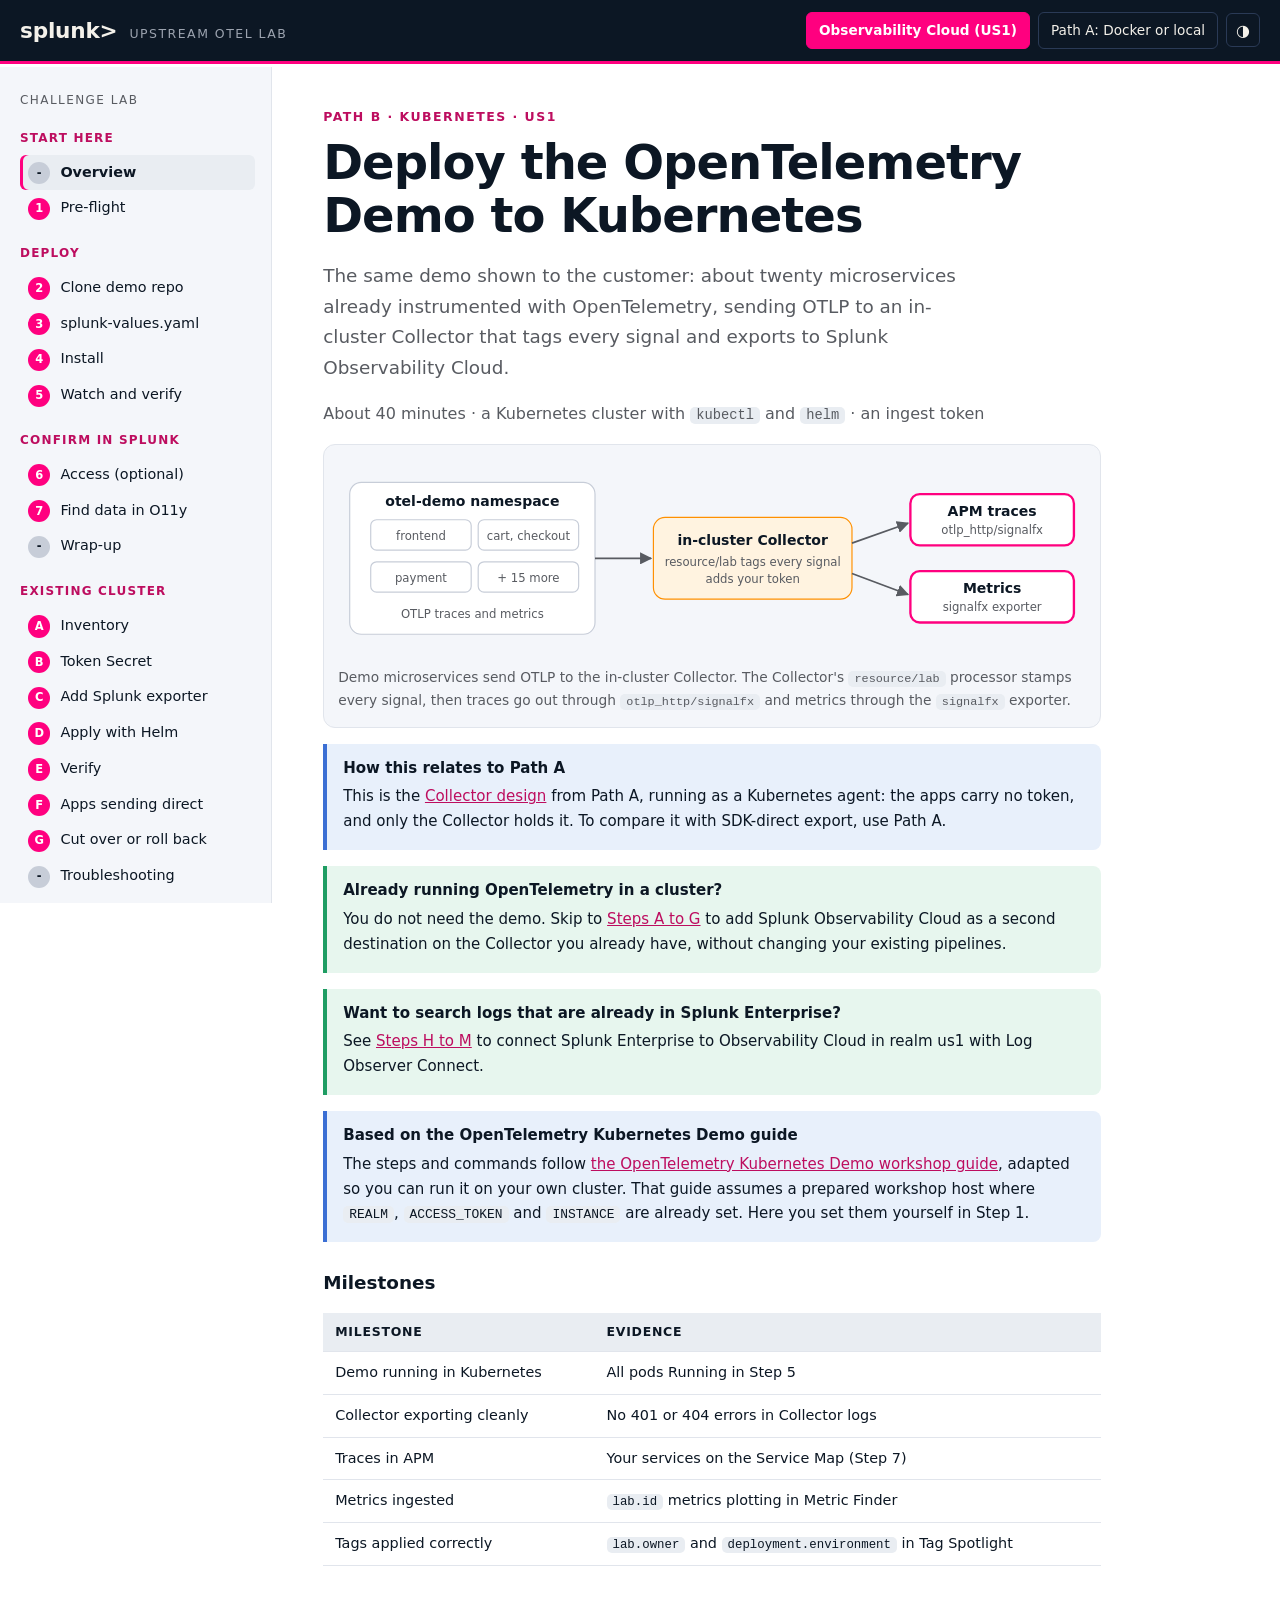
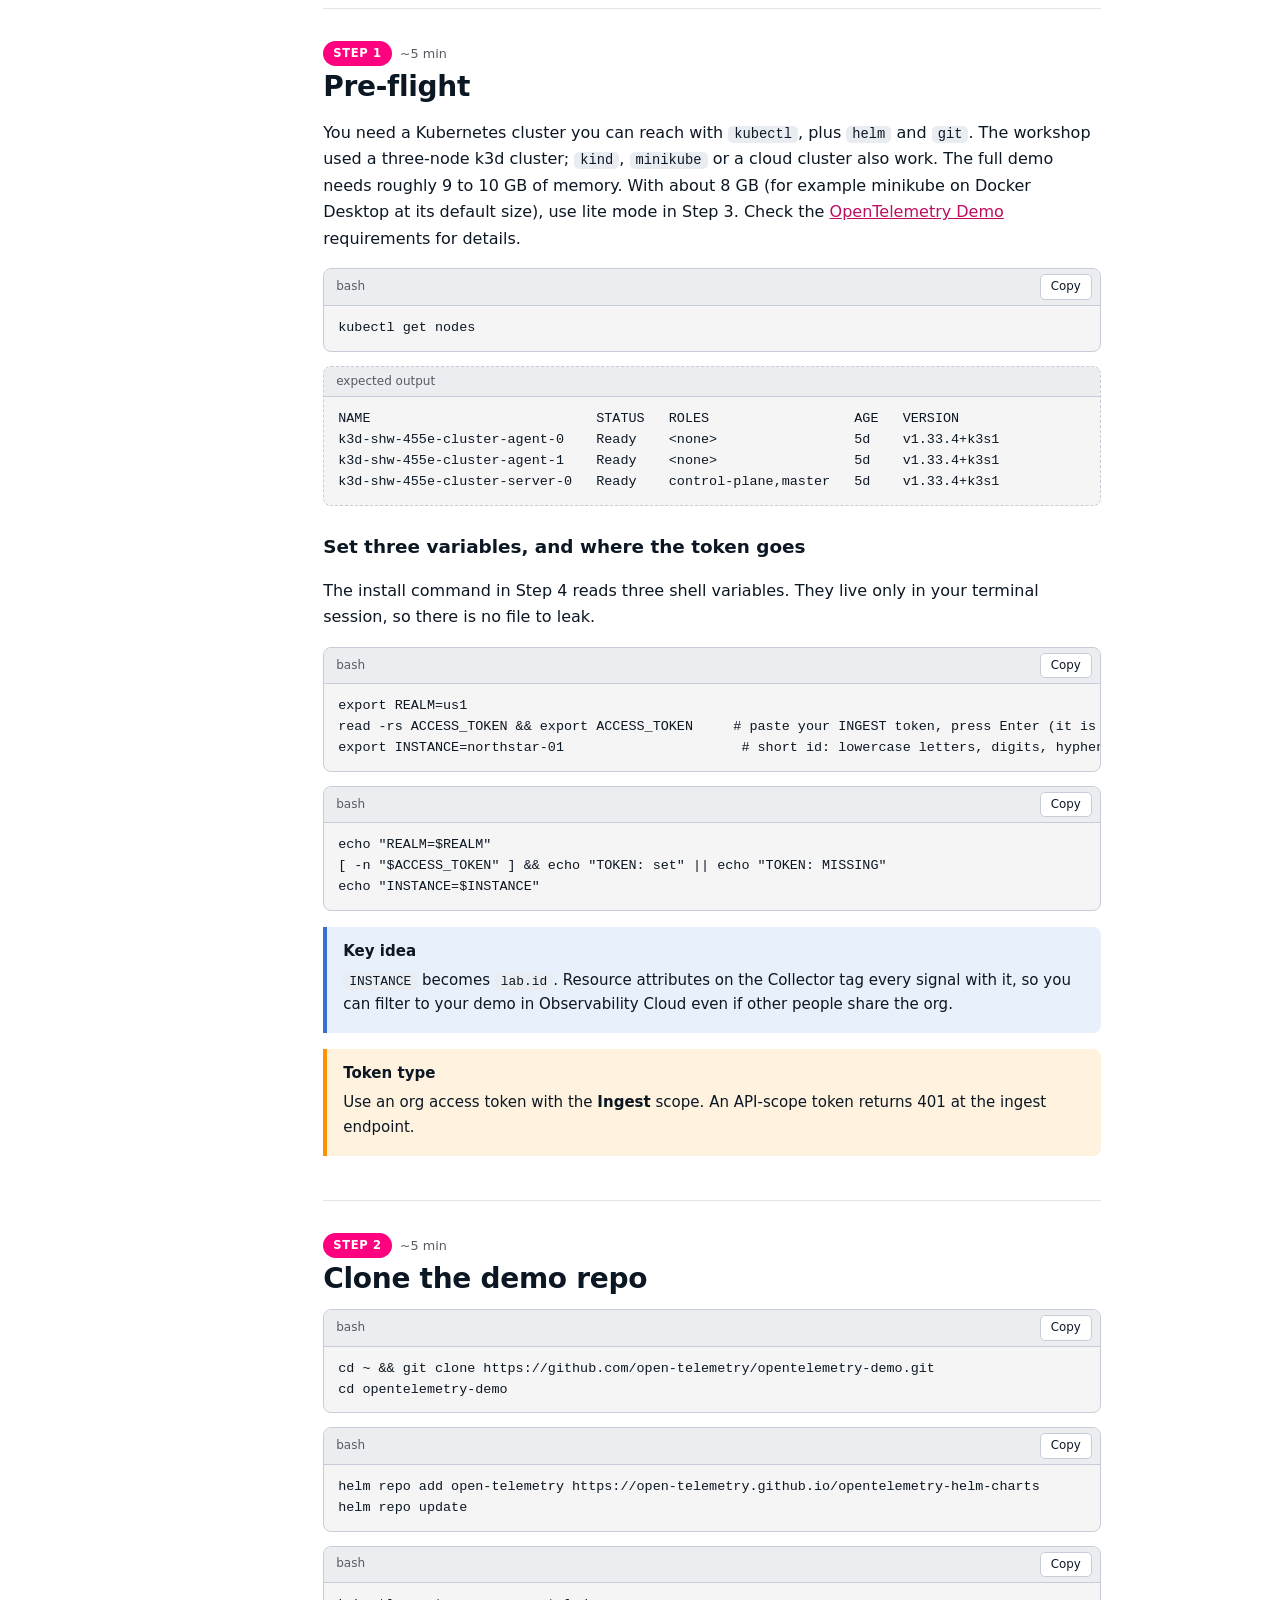
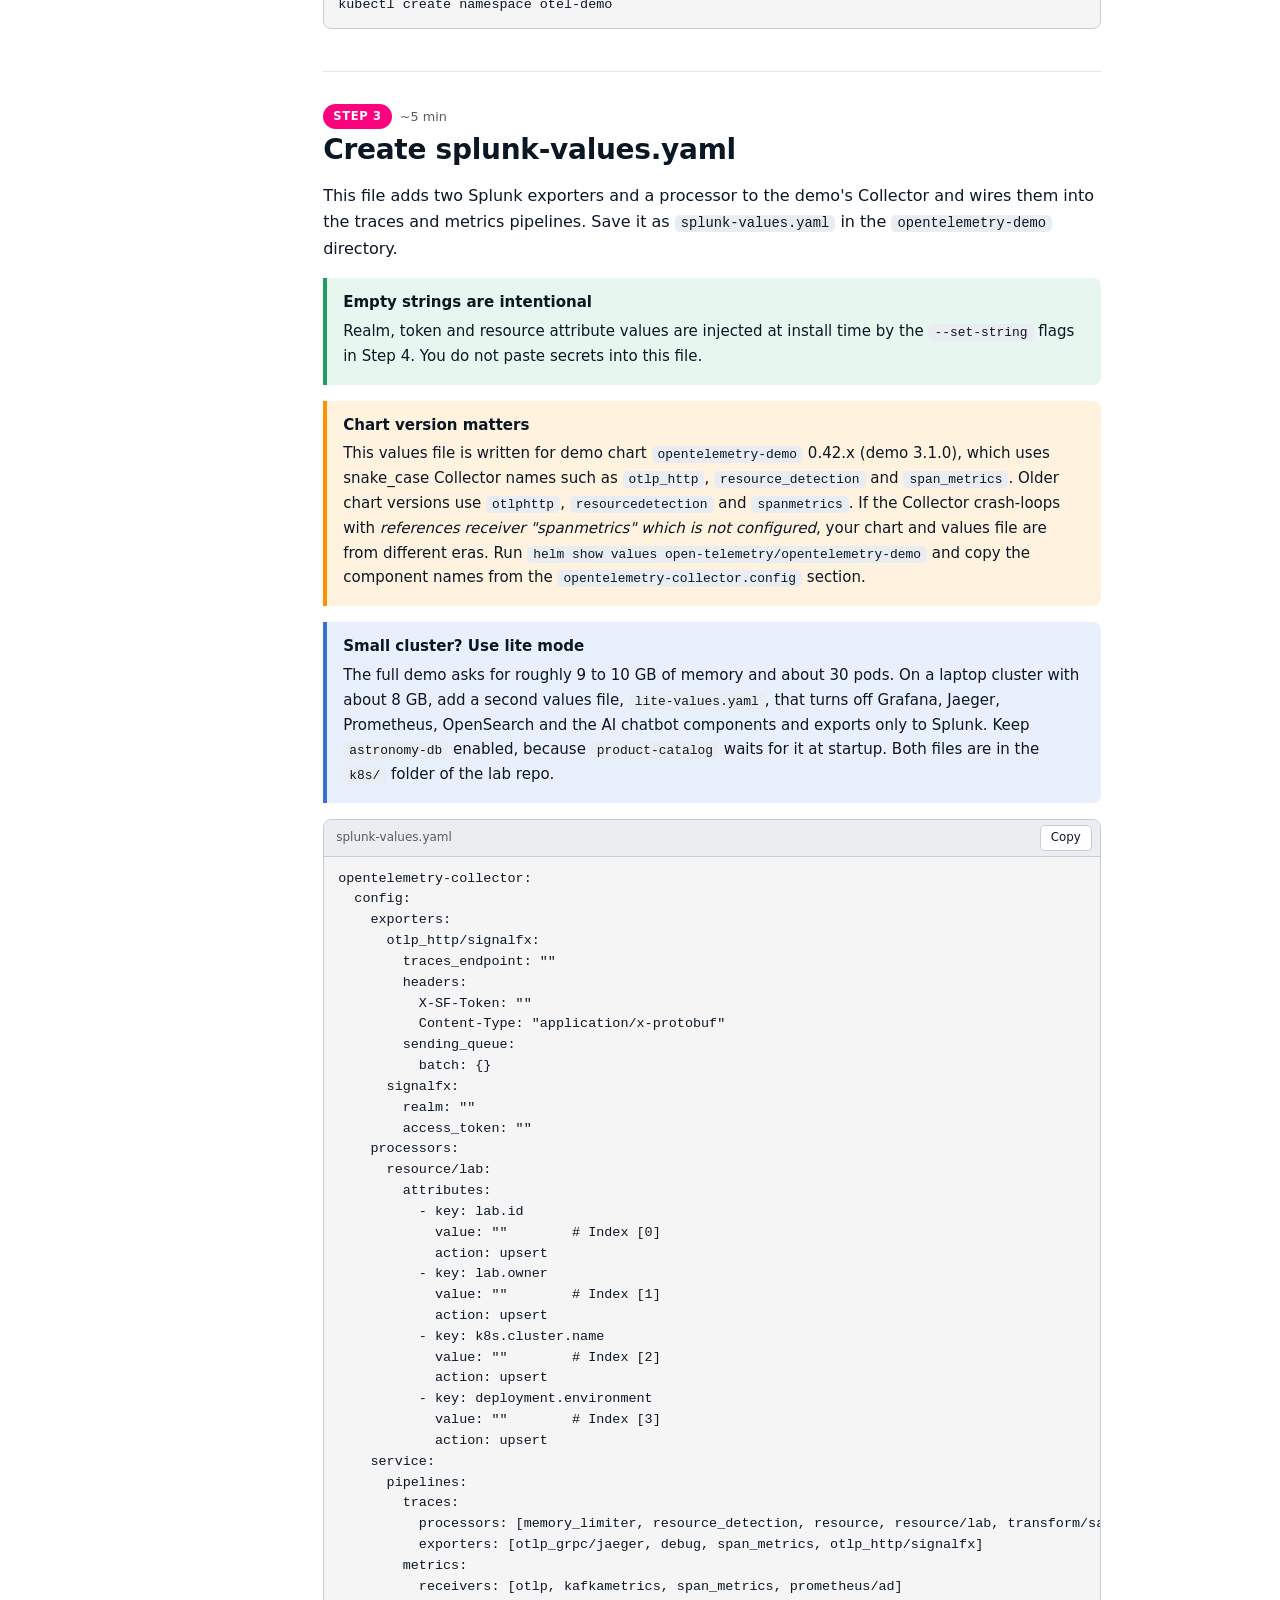
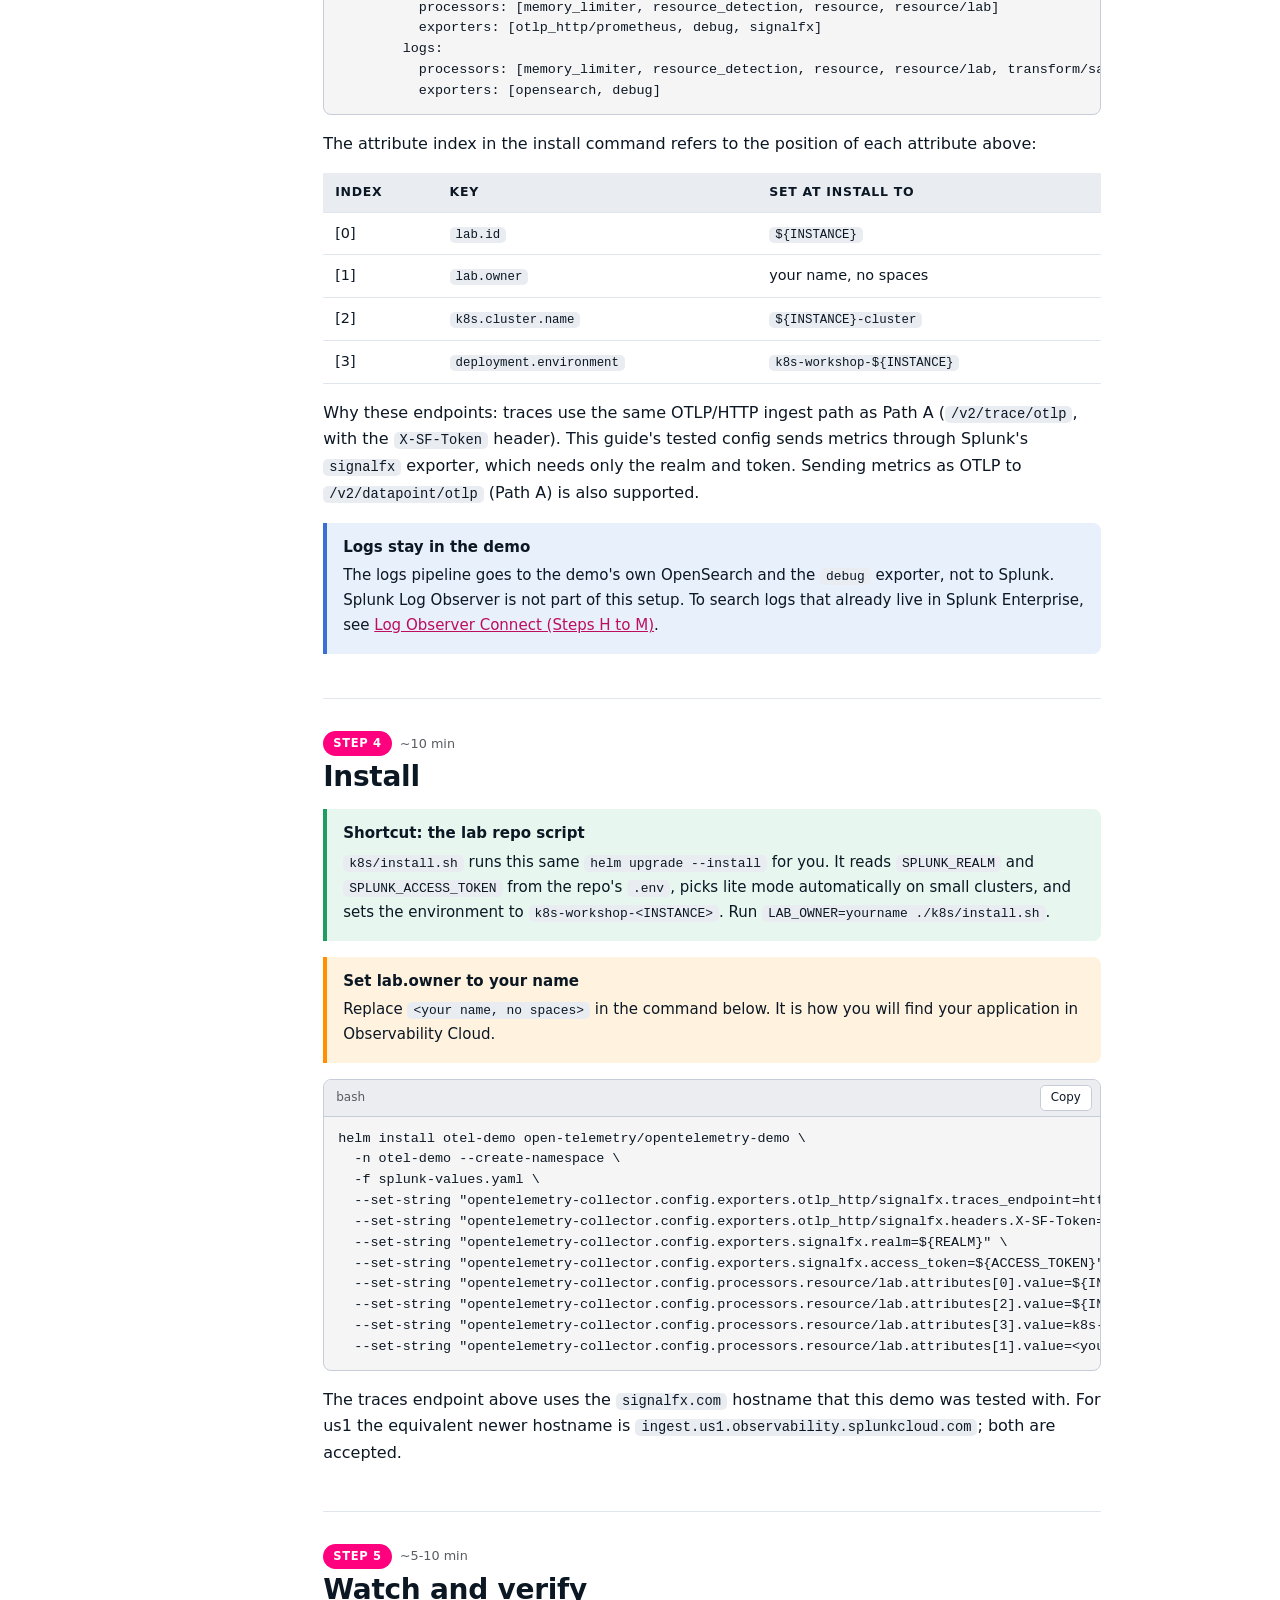
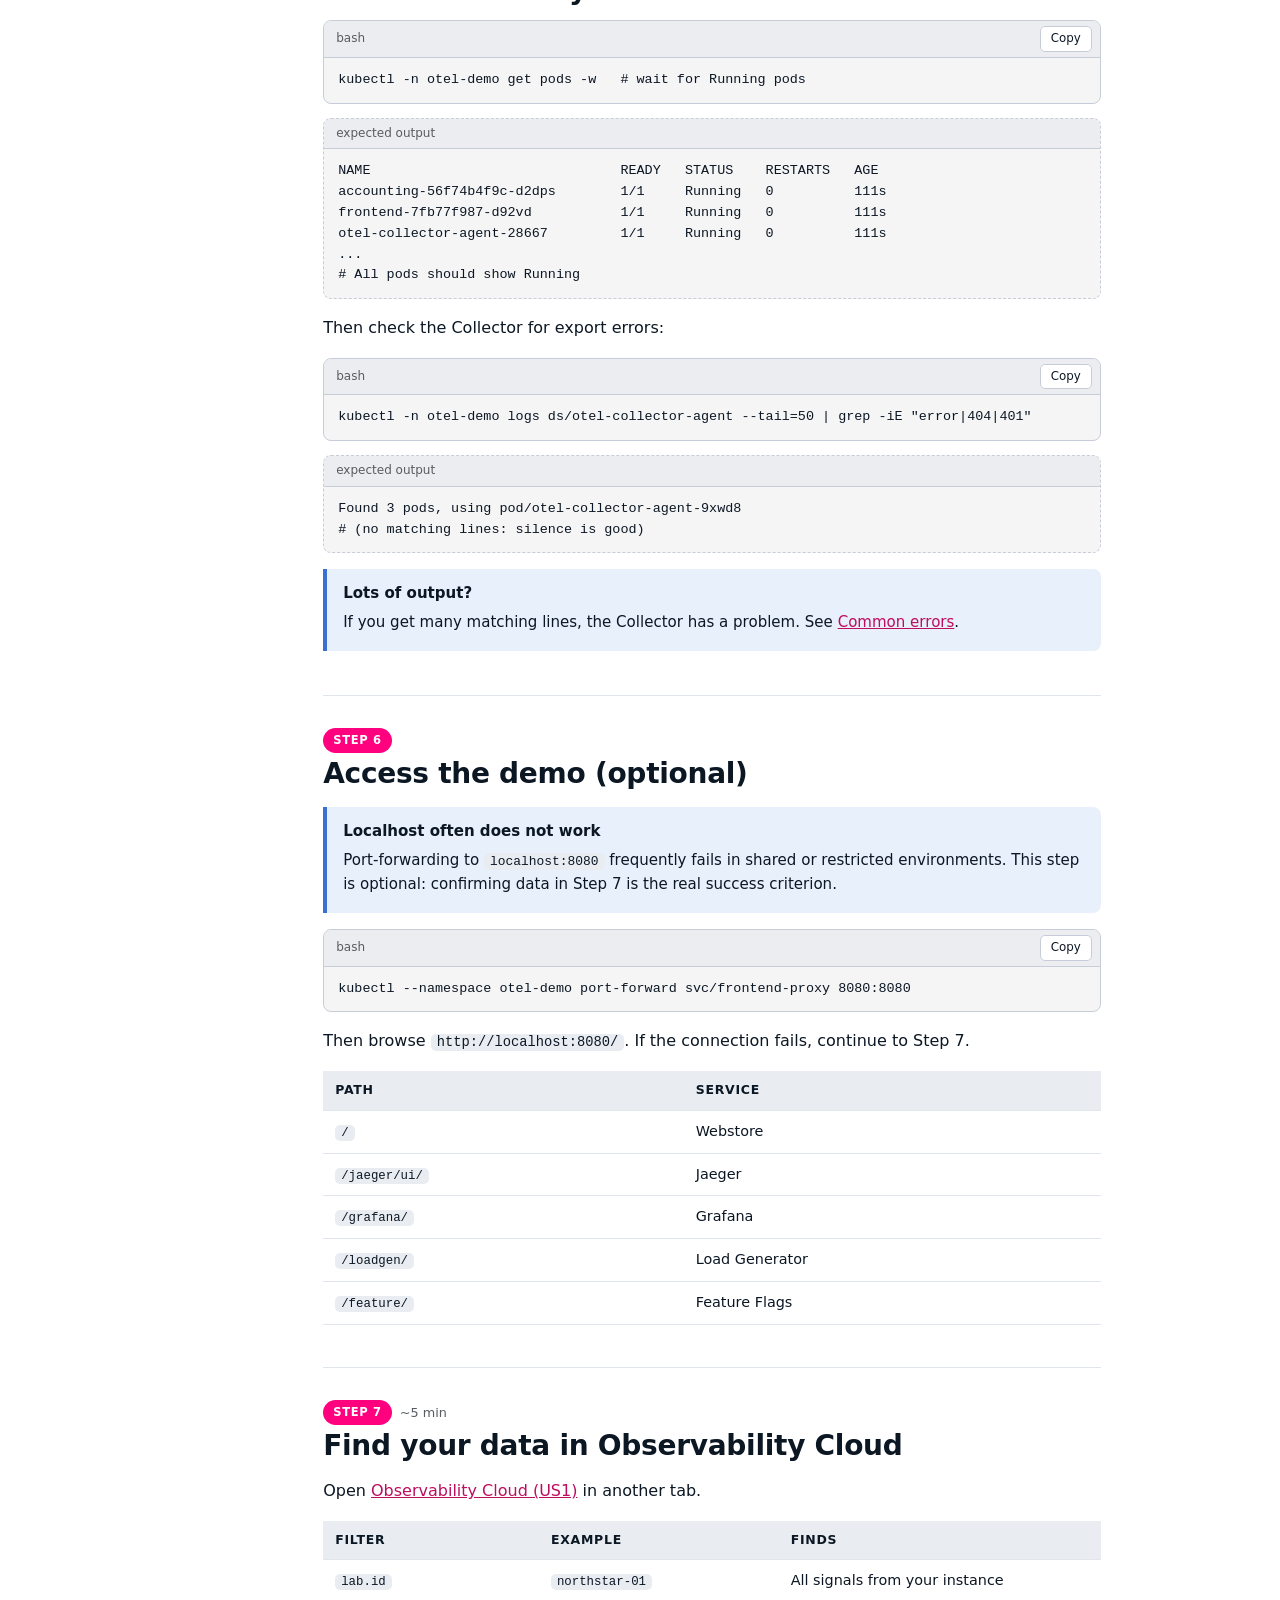
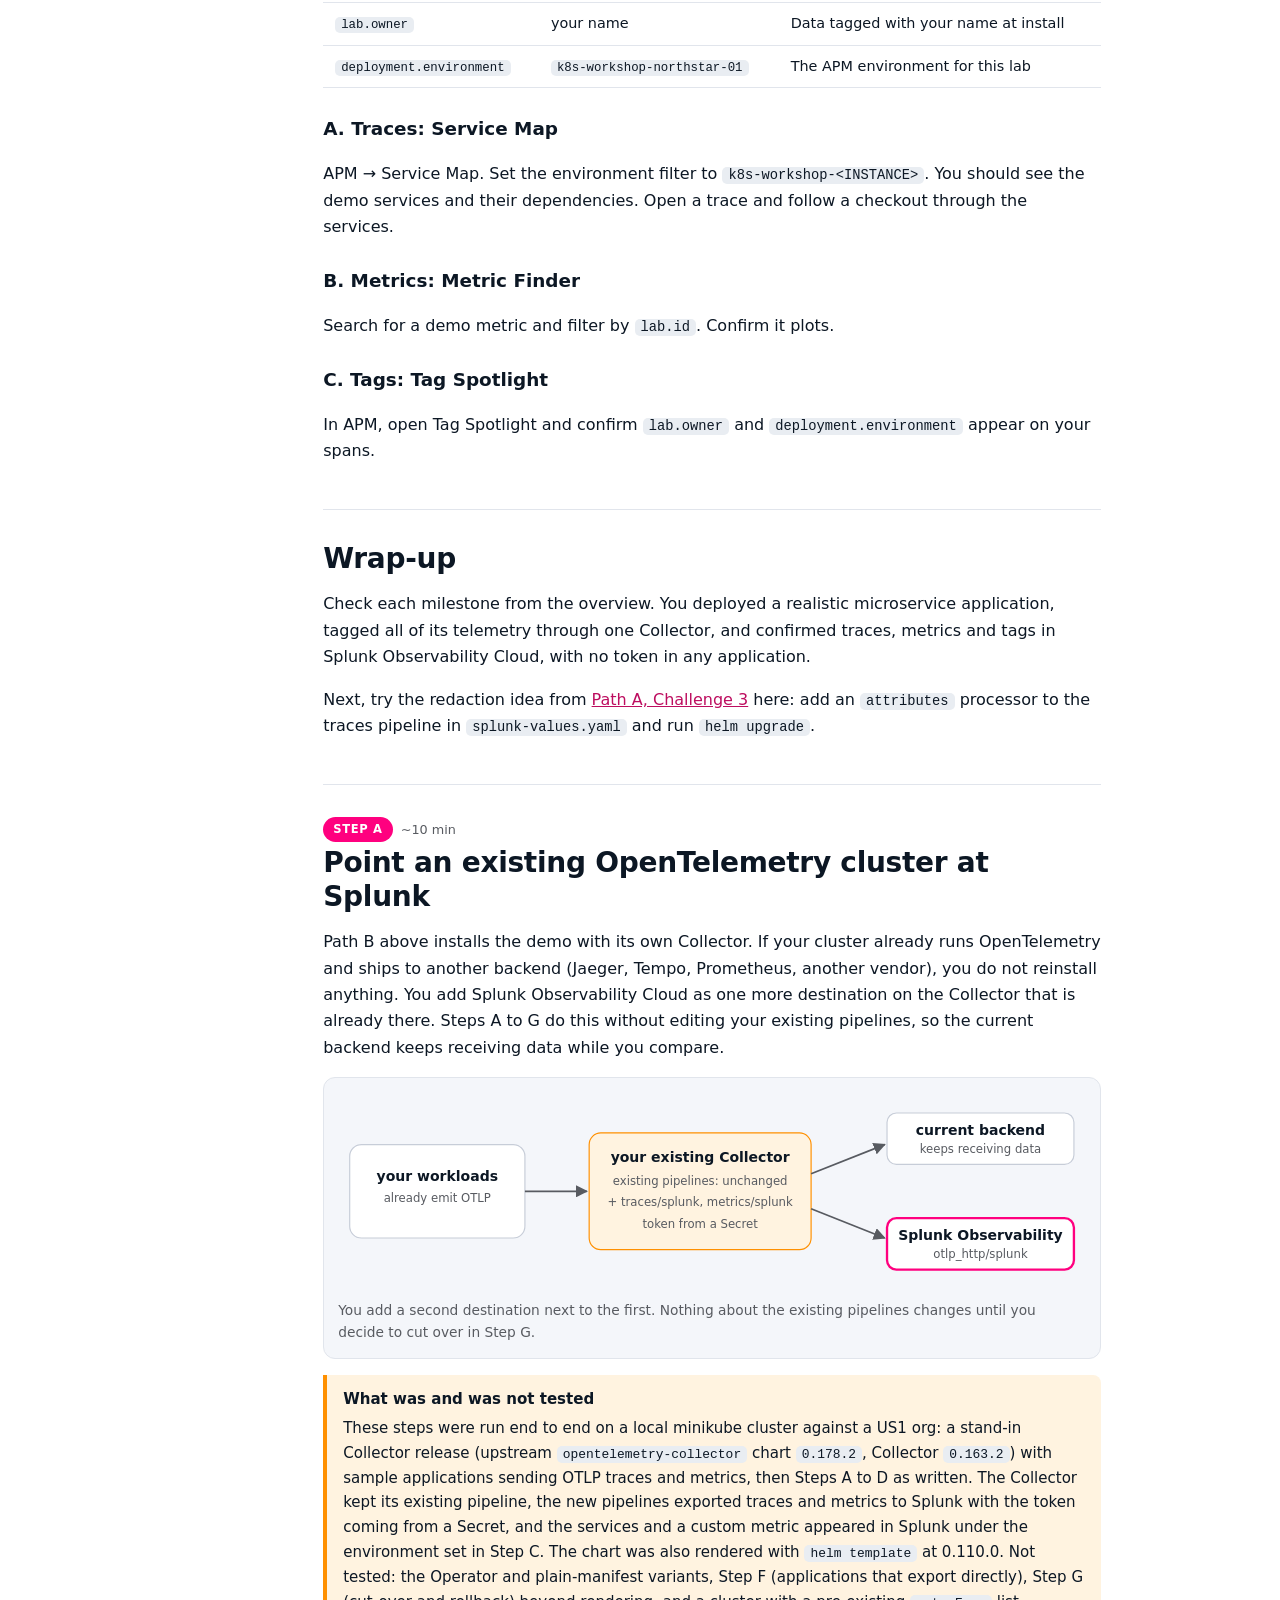
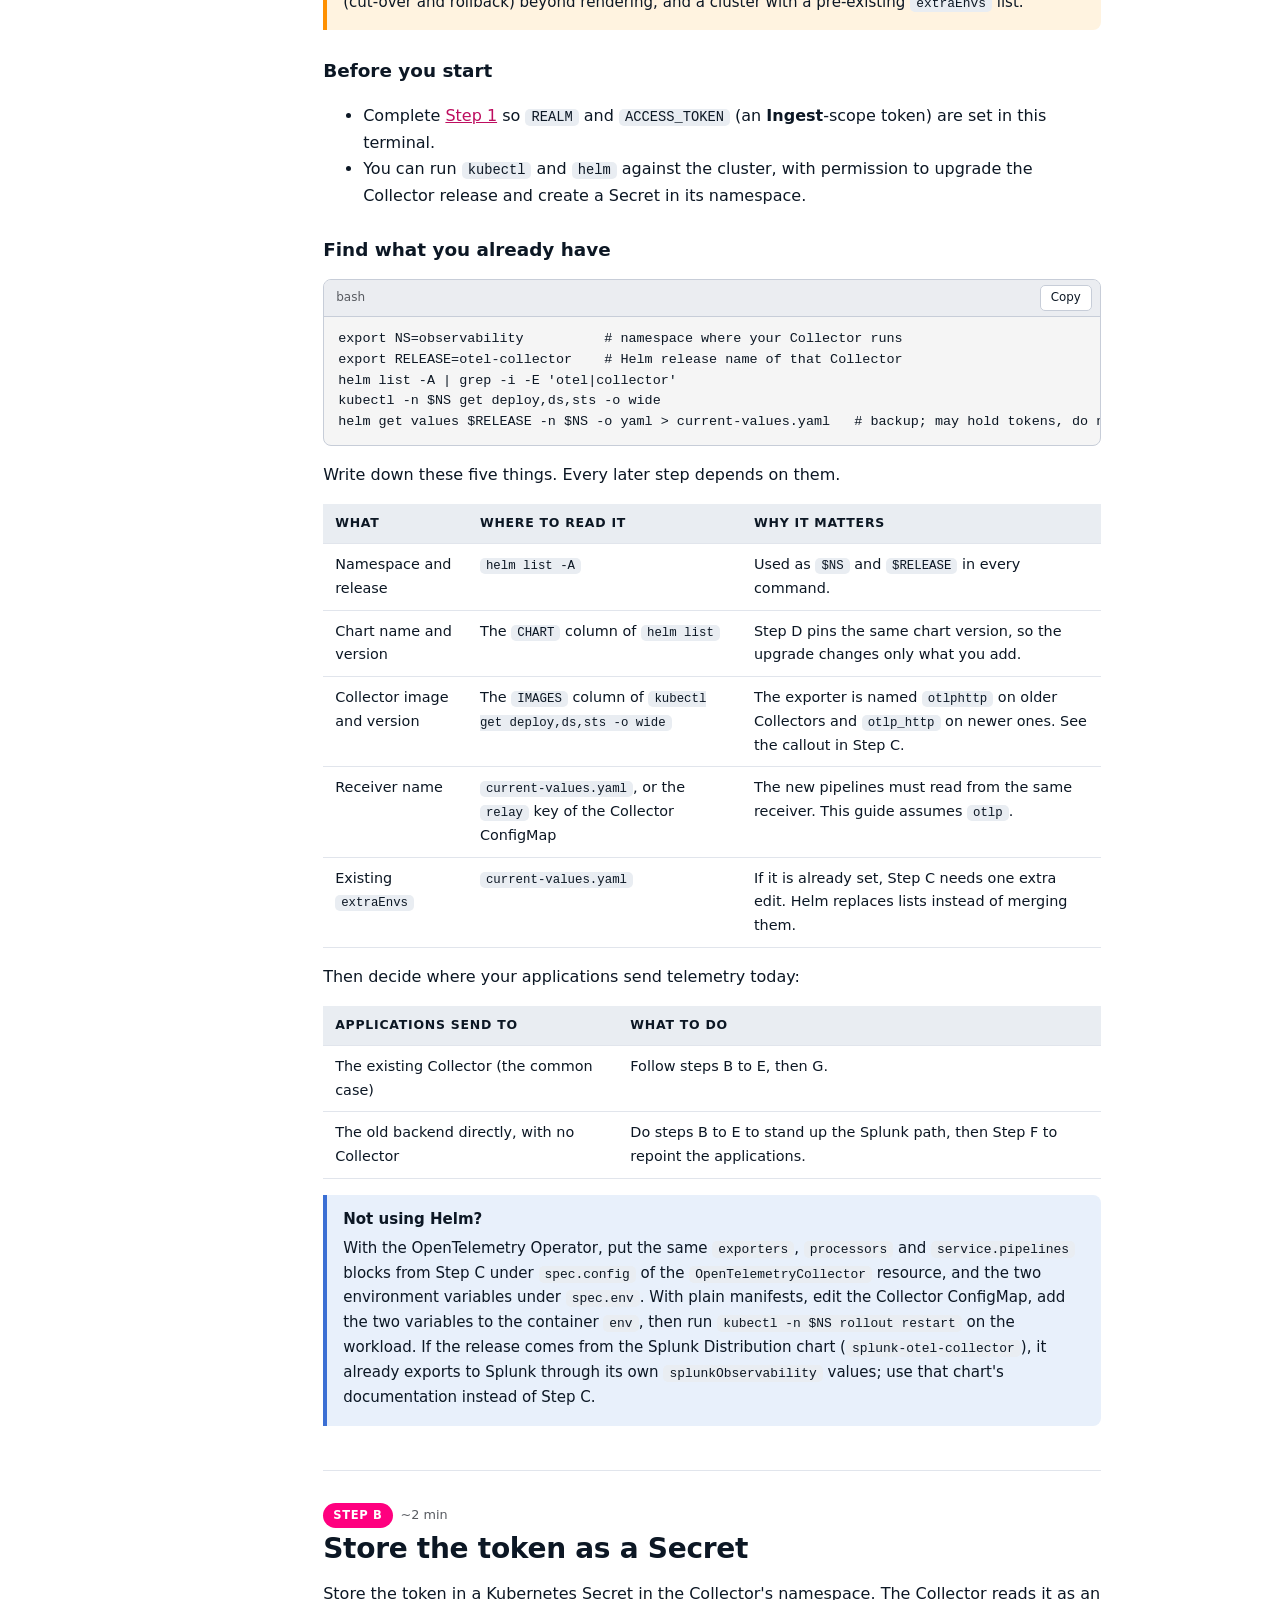
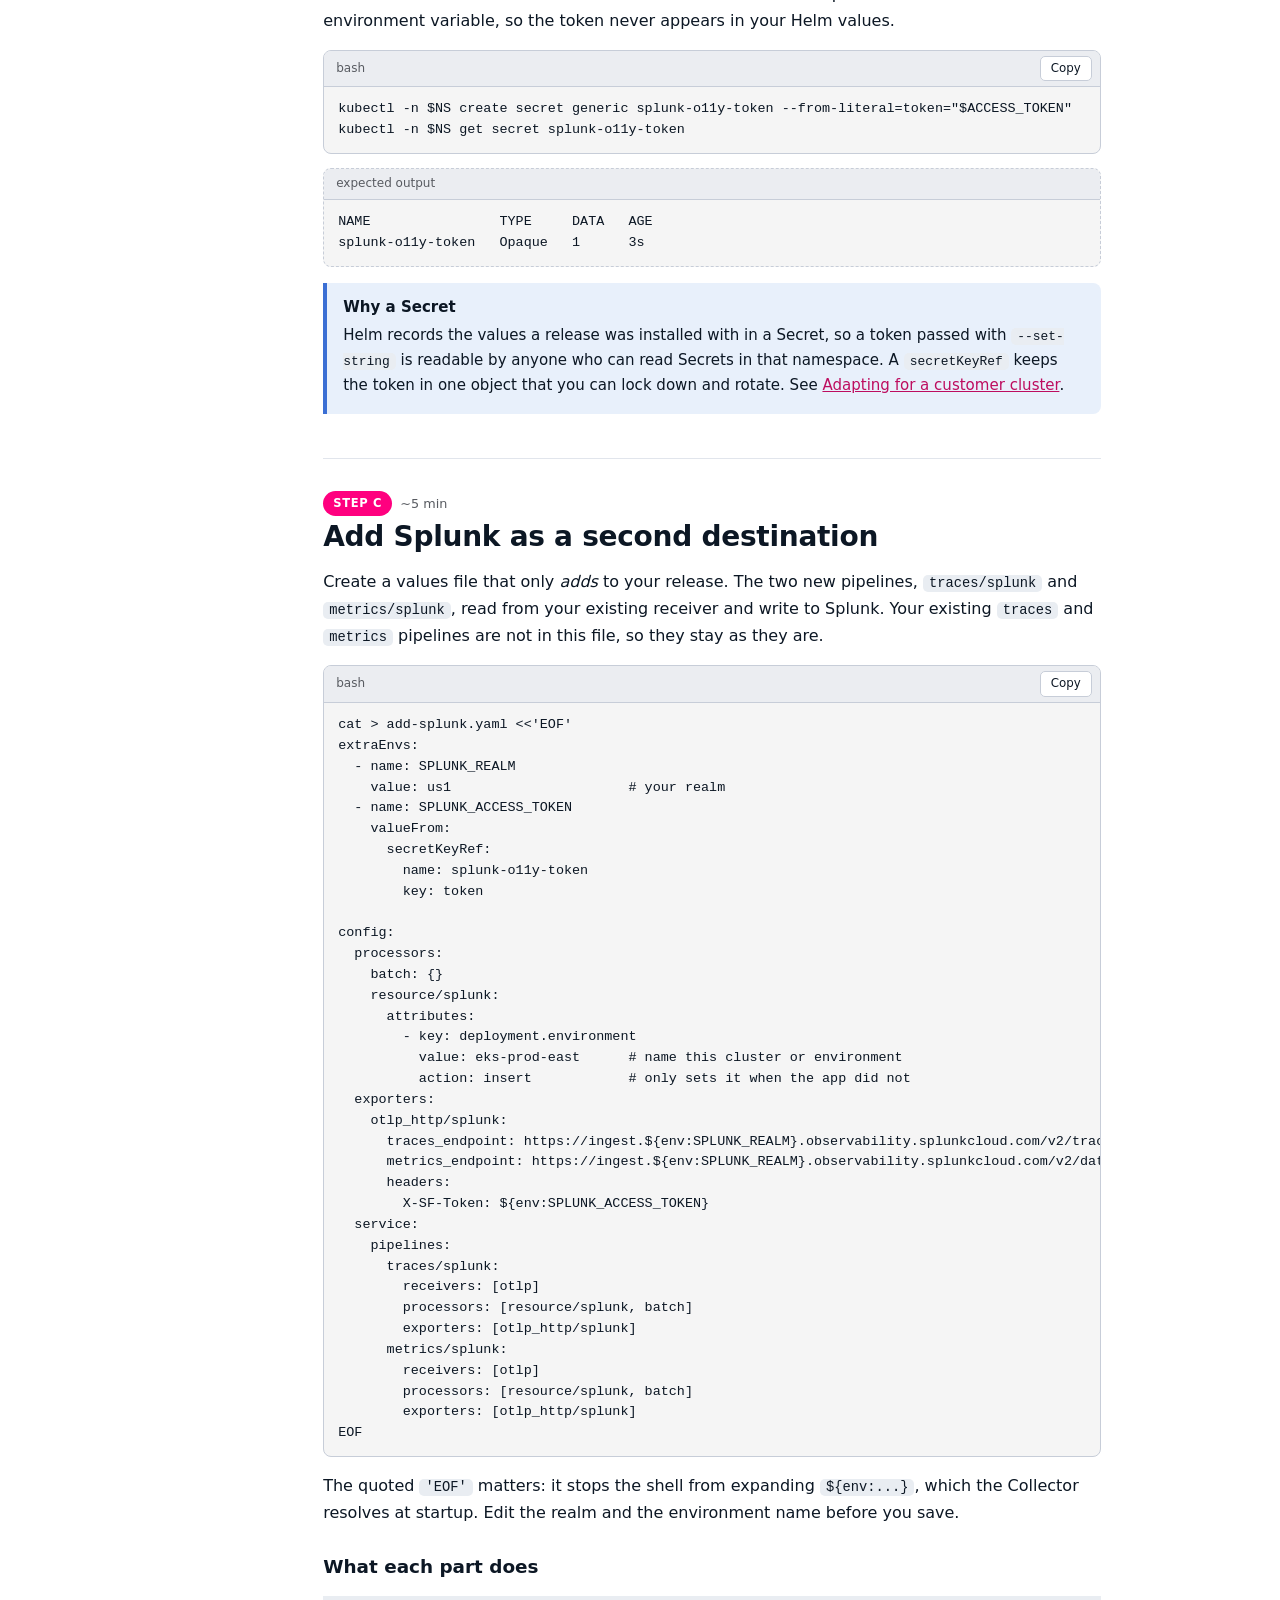
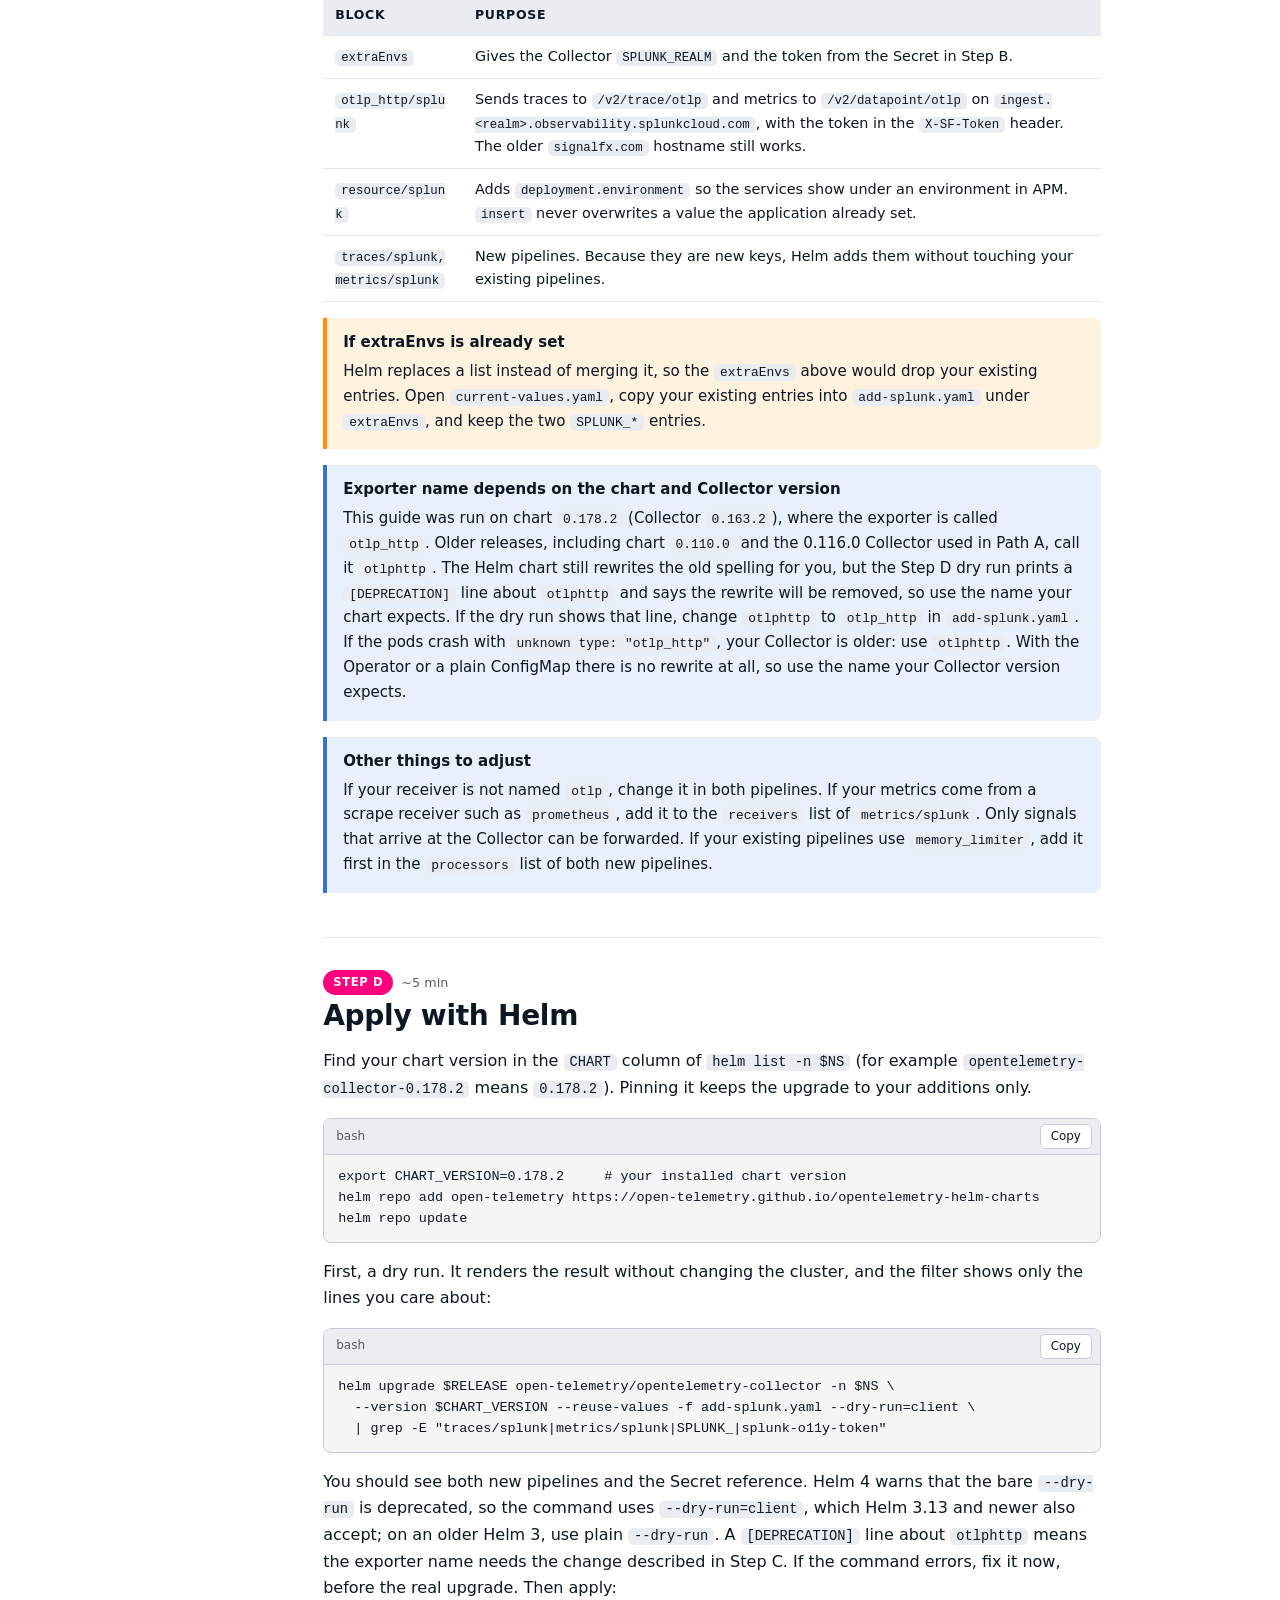
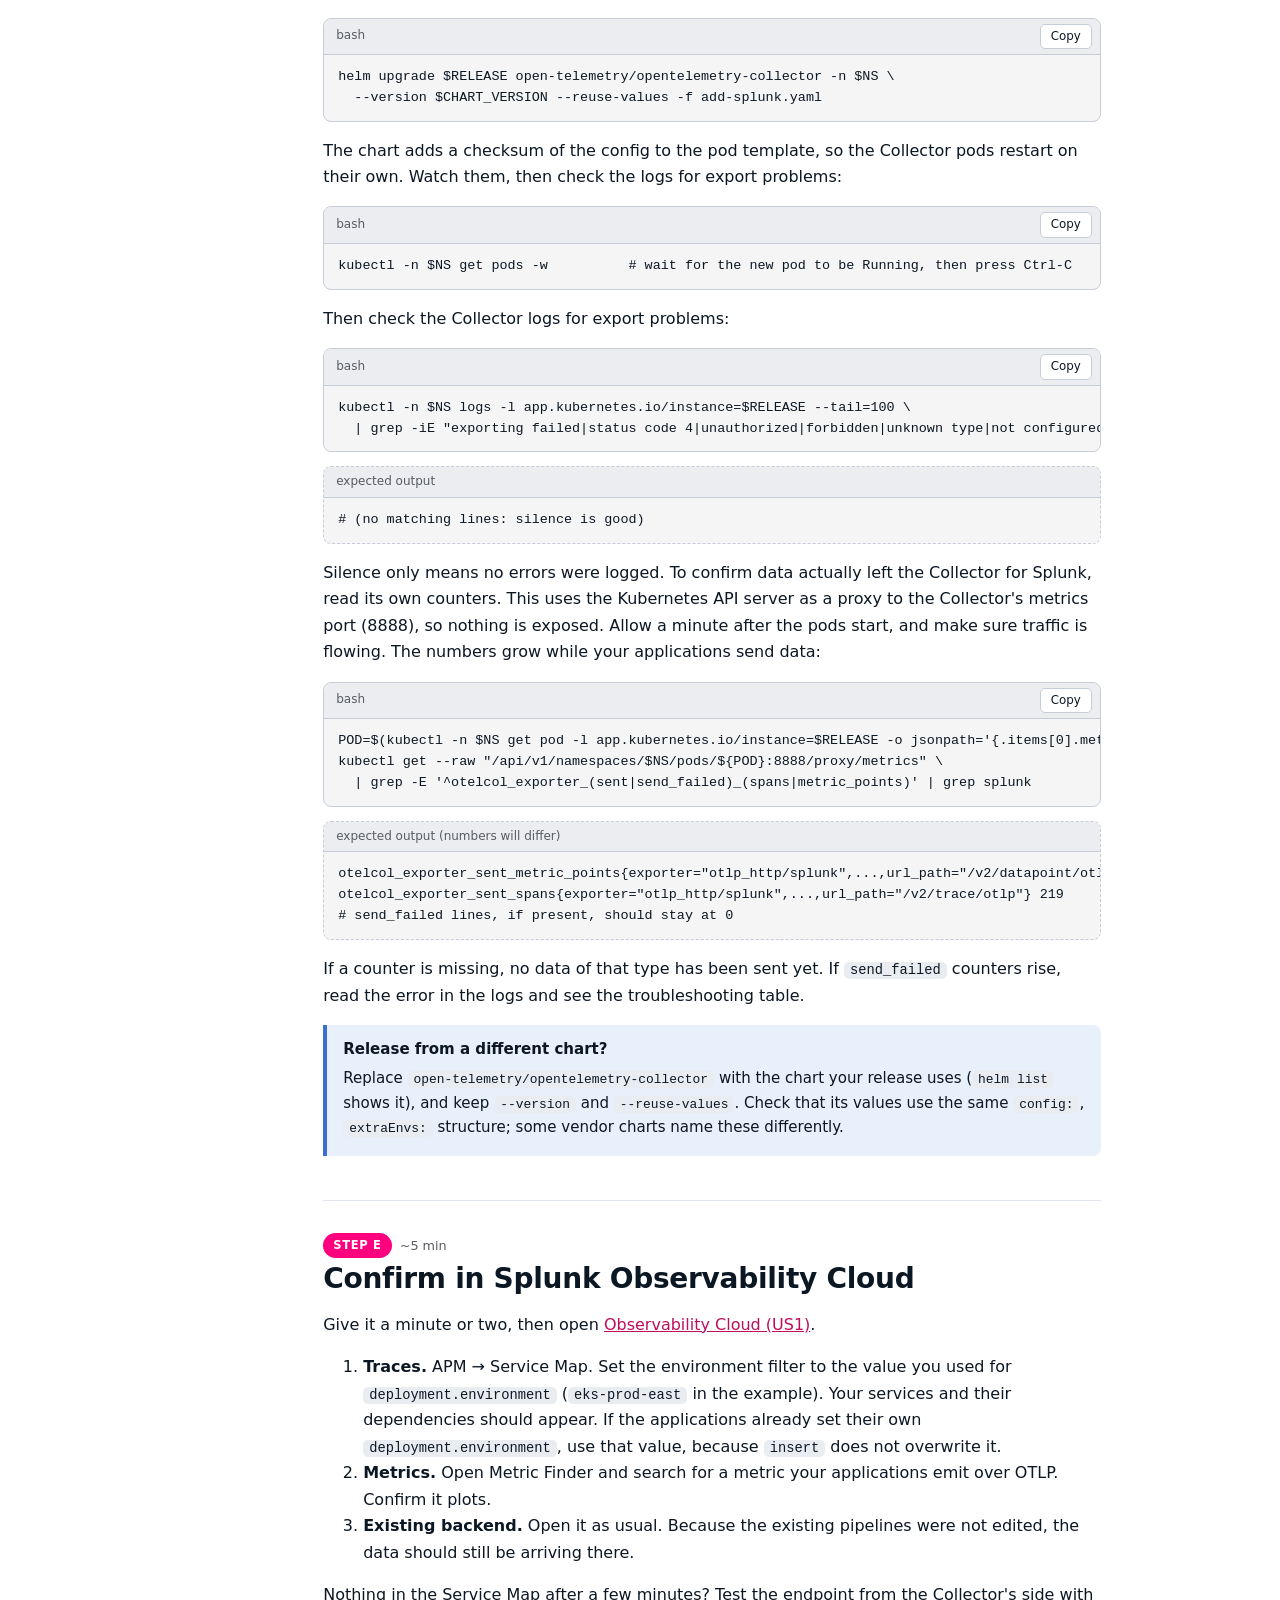
==== commit 087f896b: "Path B existing-cluster steps: fixes from an end-to-end run on minikube - Use the otlp_http exporter" ====
--- a/docs/kubernetes.html
+++ b/docs/kubernetes.html
@@ -177,9 +177,9 @@
 <rect x="10" y="45" width="150" height="80" rx="10" class="node"/><text x="85" y="76" class="lbl">your workloads</text><text x="85" y="94" class="sub">already emit OTLP</text>
 <rect x="215" y="35" width="190" height="100" rx="10" class="node-warm"/><text x="310" y="60" class="lbl">your existing Collector</text><text x="310" y="80" class="sub">existing pipelines: unchanged</text><text x="310" y="98" class="sub">+ traces/splunk, metrics/splunk</text><text x="310" y="116" class="sub">token from a Secret</text>
 <rect x="470" y="18" width="160" height="44" rx="8" class="node"/><text x="550" y="37" class="lbl">current backend</text><text x="550" y="52" class="sub">keeps receiving data</text>
-<rect x="470" y="108" width="160" height="44" rx="8" class="node-accent"/><text x="550" y="127" class="lbl">Splunk Observability</text><text x="550" y="142" class="sub">otlphttp/splunk</text>
+<rect x="470" y="108" width="160" height="44" rx="8" class="node-accent"/><text x="550" y="127" class="lbl">Splunk Observability</text><text x="550" y="142" class="sub">otlp_http/splunk</text>
 <path d="M160 85 L213 85" class="arrow"/><path d="M405 70 L468 45" class="arrow"/><path d="M405 100 L468 125" class="arrow"/></svg><figcaption>You add a second destination next to the first. Nothing about the existing pipelines changes until you decide to cut over in Step G.</figcaption></figure>
-<div class="callout callout--warning"><span class="callout__title">What was and was not tested</span><p>The upstream <code>opentelemetry-collector</code> Helm chart was rendered with <code>helm template</code> at versions 0.110.0 and 0.178.2: the new pipelines appear next to the existing ones, and the token environment variables render from a Secret. The ingest endpoints were verified live in Path A (SDK direct to us1), and the demo's own Collector sent live traces and metrics in Steps 1 to 7. The exact <code>otlphttp/splunk</code> block below has not been run on a live Collector, and the Operator and plain-manifest variants are untested. Step D includes a dry run so you can check before anything changes.</p></div>
+<div class="callout callout--warning"><span class="callout__title">What was and was not tested</span><p>These steps were run end to end on a local minikube cluster against a US1 org: a stand-in Collector release (upstream <code>opentelemetry-collector</code> chart <code>0.178.2</code>, Collector <code>0.163.2</code>) with sample applications sending OTLP traces and metrics, then Steps A to D as written. The Collector kept its existing pipeline, the new pipelines exported traces and metrics to Splunk with the token coming from a Secret, and the services and a custom metric appeared in Splunk under the environment set in Step C. The chart was also rendered with <code>helm template</code> at 0.110.0. Not tested: the Operator and plain-manifest variants, Step F (applications that export directly), Step G (cut-over and rollback) beyond rendering, and a cluster with a pre-existing <code>extraEnvs</code> list.</p></div>
 <h3>Before you start</h3>
 <ul><li>Complete <a href="#preflight">Step 1</a> so <code>REALM</code> and <code>ACCESS_TOKEN</code> (an <strong>Ingest</strong>-scope token) are set in this terminal.</li>
 <li>You can run <code>kubectl</code> and <code>helm</code> against the cluster, with permission to upgrade the Collector release and create a Secret in its namespace.</li></ul>
@@ -231,7 +231,7 @@
           value: eks-prod-east      # name this cluster or environment
           action: insert            # only sets it when the app did not
   exporters:
-    otlphttp/splunk:
+    otlp_http/splunk:
       traces_endpoint: https://ingest.${env:SPLUNK_REALM}.observability.splunkcloud.com/v2/trace/otlp
       metrics_endpoint: https://ingest.${env:SPLUNK_REALM}.observability.splunkcloud.com/v2/datapoint/otlp
       headers:
@@ -241,21 +241,21 @@
       traces/splunk:
         receivers: [otlp]
         processors: [resource/splunk, batch]
-        exporters: [otlphttp/splunk]
+        exporters: [otlp_http/splunk]
       metrics/splunk:
         receivers: [otlp]
         processors: [resource/splunk, batch]
-        exporters: [otlphttp/splunk]
+        exporters: [otlp_http/splunk]
 EOF</code></pre></div>
 <p>The quoted <code>'EOF'</code> matters: it stops the shell from expanding <code>${env:...}</code>, which the Collector resolves at startup. Edit the realm and the environment name before you save.</p>
 <h3>What each part does</h3>
 <div class="table-wrap"><table class=""><thead><tr><th>Block</th><th>Purpose</th></tr></thead><tbody><tr><td><code>extraEnvs</code></td><td>Gives the Collector <code>SPLUNK_REALM</code> and the token from the Secret in Step B.</td></tr>
-<tr><td><code>otlphttp/splunk</code></td><td>Sends traces to <code>/v2/trace/otlp</code> and metrics to <code>/v2/datapoint/otlp</code> on <code>ingest.&lt;realm&gt;.observability.splunkcloud.com</code>, with the token in the <code>X-SF-Token</code> header. The older <code>signalfx.com</code> hostname still works.</td></tr>
+<tr><td><code>otlp_http/splunk</code></td><td>Sends traces to <code>/v2/trace/otlp</code> and metrics to <code>/v2/datapoint/otlp</code> on <code>ingest.&lt;realm&gt;.observability.splunkcloud.com</code>, with the token in the <code>X-SF-Token</code> header. The older <code>signalfx.com</code> hostname still works.</td></tr>
 <tr><td><code>resource/splunk</code></td><td>Adds <code>deployment.environment</code> so the services show under an environment in APM. <code>insert</code> never overwrites a value the application already set.</td></tr>
 <tr><td><code>traces/splunk, metrics/splunk</code></td><td>New pipelines. Because they are new keys, Helm adds them without touching your existing pipelines.</td></tr>
 </tbody></table></div>
 <div class="callout callout--warning"><span class="callout__title">If extraEnvs is already set</span><p>Helm replaces a list instead of merging it, so the <code>extraEnvs</code> above would drop your existing entries. Open <code>current-values.yaml</code>, copy your existing entries into <code>add-splunk.yaml</code> under <code>extraEnvs</code>, and keep the two <code>SPLUNK_*</code> entries.</p></div>
-<div class="callout callout--info"><span class="callout__title">Exporter name depends on the Collector version</span><p>Older Collectors, including the 0.116.0 build used in Path A, call the exporter <code>otlphttp</code>. Newer releases call it <code>otlp_http</code>. With the Helm chart you can keep writing <code>otlphttp/splunk</code>: both chart versions I rendered accepted it, and 0.178.2 rewrote it to <code>otlp_http/splunk</code> in the final config. With the Operator or a plain ConfigMap there is no rewrite, so use the name your Collector version expects. A wrong name fails at startup with <code>unknown type</code>.</p></div>
+<div class="callout callout--info"><span class="callout__title">Exporter name depends on the chart and Collector version</span><p>This guide was run on chart <code>0.178.2</code> (Collector <code>0.163.2</code>), where the exporter is called <code>otlp_http</code>. Older releases, including chart <code>0.110.0</code> and the 0.116.0 Collector used in Path A, call it <code>otlphttp</code>. The Helm chart still rewrites the old spelling for you, but the Step D dry run prints a <code>[DEPRECATION]</code> line about <code>otlphttp</code> and says the rewrite will be removed, so use the name your chart expects. If the dry run shows that line, change <code>otlphttp</code> to <code>otlp_http</code> in <code>add-splunk.yaml</code>. If the pods crash with <code>unknown type: &quot;otlp_http&quot;</code>, your Collector is older: use <code>otlphttp</code>. With the Operator or a plain ConfigMap there is no rewrite at all, so use the name your Collector version expects.</p></div>
 <div class="callout"><span class="callout__title">Other things to adjust</span><p>If your receiver is not named <code>otlp</code>, change it in both pipelines. If your metrics come from a scrape receiver such as <code>prometheus</code>, add it to the <code>receivers</code> list of <code>metrics/splunk</code>. Only signals that arrive at the Collector can be forwarded. If your existing pipelines use <code>memory_limiter</code>, add it first in the <code>processors</code> list of both new pipelines.</p></div>
 </section>
 <section id="ex-apply"><div class="step-meta"><span class="step-badge">Step D</span><span class="step-time">~5 min</span></div><h2>Apply with Helm</h2>
@@ -265,16 +265,25 @@
 helm repo update</code></pre></div>
 <p>First, a dry run. It renders the result without changing the cluster, and the filter shows only the lines you care about:</p>
 <div class="code-block" data-copy><div class="code-block__header"><span>bash</span><button class="btn-copy" type="button">Copy</button></div><pre><code>helm upgrade $RELEASE open-telemetry/opentelemetry-collector -n $NS \
-  --version $CHART_VERSION --reuse-values -f add-splunk.yaml --dry-run \
+  --version $CHART_VERSION --reuse-values -f add-splunk.yaml --dry-run=client \
   | grep -E &quot;traces/splunk|metrics/splunk|SPLUNK_|splunk-o11y-token&quot;</code></pre></div>
-<p>You should see both new pipelines and the Secret reference. If the command errors, fix it now, before the real upgrade. Then apply:</p>
+<p>You should see both new pipelines and the Secret reference. Helm 4 warns that the bare <code>--dry-run</code> is deprecated, so the command uses <code>--dry-run=client</code>, which Helm 3.13 and newer also accept; on an older Helm 3, use plain <code>--dry-run</code>. A <code>[DEPRECATION]</code> line about <code>otlphttp</code> means the exporter name needs the change described in Step C. If the command errors, fix it now, before the real upgrade. Then apply:</p>
 <div class="code-block" data-copy><div class="code-block__header"><span>bash</span><button class="btn-copy" type="button">Copy</button></div><pre><code>helm upgrade $RELEASE open-telemetry/opentelemetry-collector -n $NS \
   --version $CHART_VERSION --reuse-values -f add-splunk.yaml</code></pre></div>
 <p>The chart adds a checksum of the config to the pod template, so the Collector pods restart on their own. Watch them, then check the logs for export problems:</p>
-<div class="code-block" data-copy><div class="code-block__header"><span>bash</span><button class="btn-copy" type="button">Copy</button></div><pre><code>kubectl -n $NS get pods -w          # wait for the new pods to be Running
-kubectl -n $NS logs -l app.kubernetes.io/instance=$RELEASE --tail=50 \
-  | grep -iE &quot;error|401|404|unknown type|not configured&quot;</code></pre></div>
+<div class="code-block" data-copy><div class="code-block__header"><span>bash</span><button class="btn-copy" type="button">Copy</button></div><pre><code>kubectl -n $NS get pods -w          # wait for the new pod to be Running, then press Ctrl-C</code></pre></div>
+<p>Then check the Collector logs for export problems:</p>
+<div class="code-block" data-copy><div class="code-block__header"><span>bash</span><button class="btn-copy" type="button">Copy</button></div><pre><code>kubectl -n $NS logs -l app.kubernetes.io/instance=$RELEASE --tail=100 \
+  | grep -iE &quot;exporting failed|status code 4|unauthorized|forbidden|unknown type|not configured&quot;</code></pre></div>
 <div class="code-block code-block--out"><div class="code-block__header"><span>expected output</span></div><pre><code># (no matching lines: silence is good)</code></pre></div>
+<p>Silence only means no errors were logged. To confirm data actually left the Collector for Splunk, read its own counters. This uses the Kubernetes API server as a proxy to the Collector's metrics port (8888), so nothing is exposed. Allow a minute after the pods start, and make sure traffic is flowing. The numbers grow while your applications send data:</p>
+<div class="code-block" data-copy><div class="code-block__header"><span>bash</span><button class="btn-copy" type="button">Copy</button></div><pre><code>POD=$(kubectl -n $NS get pod -l app.kubernetes.io/instance=$RELEASE -o jsonpath=&#x27;{.items[0].metadata.name}&#x27;)
+kubectl get --raw &quot;/api/v1/namespaces/$NS/pods/${POD}:8888/proxy/metrics&quot; \
+  | grep -E &#x27;^otelcol_exporter_(sent|send_failed)_(spans|metric_points)&#x27; | grep splunk</code></pre></div>
+<div class="code-block code-block--out"><div class="code-block__header"><span>expected output (numbers will differ)</span></div><pre><code>otelcol_exporter_sent_metric_points{exporter=&quot;otlp_http/splunk&quot;,...,url_path=&quot;/v2/datapoint/otlp&quot;} 100
+otelcol_exporter_sent_spans{exporter=&quot;otlp_http/splunk&quot;,...,url_path=&quot;/v2/trace/otlp&quot;} 219
+# send_failed lines, if present, should stay at 0</code></pre></div>
+<p>If a counter is missing, no data of that type has been sent yet. If <code>send_failed</code> counters rise, read the error in the logs and see the troubleshooting table.</p>
 <div class="callout"><span class="callout__title">Release from a different chart?</span><p>Replace <code>open-telemetry/opentelemetry-collector</code> with the chart your release uses (<code>helm list</code> shows it), and keep <code>--version</code> and <code>--reuse-values</code>. Check that its values use the same <code>config:</code>, <code>extraEnvs:</code> structure; some vendor charts name these differently.</p></div>
 </section>
 <section id="ex-verify"><div class="step-meta"><span class="step-badge">Step E</span><span class="step-time">~5 min</span></div><h2>Confirm in Splunk Observability Cloud</h2>
@@ -312,7 +321,7 @@
 <section id="ex-cutover"><div class="step-meta"><span class="step-badge">Step G</span><span class="step-time">~5 min</span></div><h2>Cut over, or roll back</h2>
 <p>Run both destinations side by side for as long as you want to compare. When the customer is satisfied, you can stop sending to the old backend, or keep both. To stop, edit the file that holds the complete values for the release (a stable copy is the <code>current-values.yaml</code> you saved in Step A, with your additions merged in). Do not use <code>--reuse-values</code> here, because the file is now the full set.</p>
 <ol><li>Export the current values: <code>helm get values $RELEASE -n $NS -o yaml &gt; cutover-values.yaml</code>.</li>
-<li>In <code>cutover-values.yaml</code>, under <code>config.service.pipelines.traces</code> and <code>metrics</code>, replace the old exporter with <code>otlphttp/splunk</code> and add <code>resource/splunk</code> to each <code>processors</code> list.</li>
+<li>In <code>cutover-values.yaml</code>, under <code>config.service.pipelines.traces</code> and <code>metrics</code>, replace the old exporter with <code>otlp_http/splunk</code> and add <code>resource/splunk</code> to each <code>processors</code> list.</li>
 <li>Delete the <code>traces/splunk</code> and <code>metrics/splunk</code> blocks and the old exporter definition.</li></ol>
 <p>The pipelines then look like this (your processor and receiver names may differ):</p>
 <div class="code-block" data-copy><div class="code-block__header"><span>yaml</span><button class="btn-copy" type="button">Copy</button></div><pre><code>config:
@@ -321,13 +330,13 @@
       traces:
         receivers: [otlp]
         processors: [memory_limiter, resource/splunk, batch]
-        exporters: [otlphttp/splunk]
+        exporters: [otlp_http/splunk]
       metrics:
         receivers: [otlp]
         processors: [memory_limiter, resource/splunk, batch]
-        exporters: [otlphttp/splunk]</code></pre></div>
+        exporters: [otlp_http/splunk]</code></pre></div>
 <p>Check the render, then apply. A values file with the full config renders cleanly on chart 0.178.2:</p>
-<div class="code-block" data-copy><div class="code-block__header"><span>bash</span><button class="btn-copy" type="button">Copy</button></div><pre><code>helm upgrade $RELEASE open-telemetry/opentelemetry-collector -n $NS --version $CHART_VERSION -f cutover-values.yaml --dry-run | grep -A12 -E &quot;^        (traces|metrics):&quot;
+<div class="code-block" data-copy><div class="code-block__header"><span>bash</span><button class="btn-copy" type="button">Copy</button></div><pre><code>helm upgrade $RELEASE open-telemetry/opentelemetry-collector -n $NS --version $CHART_VERSION -f cutover-values.yaml --dry-run=client | grep -A12 -E &quot;^        (traces|metrics):&quot;
 helm upgrade $RELEASE open-telemetry/opentelemetry-collector -n $NS --version $CHART_VERSION -f cutover-values.yaml</code></pre></div>
 <h3>Roll back</h3>
 <p>Any time something looks wrong, return to the previous revision:</p>
@@ -337,7 +346,7 @@
 </section>
 <section id="ex-trouble"><h2>Troubleshooting this section</h2><div class="table-wrap"><table class=""><thead><tr><th>Symptom</th><th>Fix</th></tr></thead><tbody><tr><td><code>401 Unauthorized</code></td><td>The token is not an Ingest-scope token, or the Secret holds a different value. Recreate the Secret and restart the pods.</td></tr>
 <tr><td><code>unknown type: &quot;otlphttp&quot;</code> or <code>unknown type: &quot;otlp_http&quot;</code></td><td>The exporter name does not match the Collector version. Use the other spelling, or the Helm chart, which rewrites it.</td></tr>
-<tr><td><code>references exporter &quot;otlphttp/splunk&quot; which is not configured</code></td><td>The exporter block is missing or misspelled under <code>config.exporters</code>. Re-check <code>add-splunk.yaml</code>.</td></tr>
+<tr><td><code>references exporter &quot;otlp_http/splunk&quot; which is not configured</code></td><td>The exporter block is missing or misspelled under <code>config.exporters</code>. Re-check <code>add-splunk.yaml</code>.</td></tr>
 <tr><td><code>404 ... /v1/metrics</code> or <code>/v1/traces</code></td><td>The exporter was given <code>endpoint</code> instead of <code>traces_endpoint</code> and <code>metrics_endpoint</code>. Use the full URLs from Step C.</td></tr>
 <tr><td>Existing backend stopped receiving data</td><td>A pipeline's <code>exporters</code> list was replaced without the old exporter. Restore the old exporter in that list, or <code>helm rollback</code>.</td></tr>
 <tr><td><code>SPLUNK_ACCESS_TOKEN</code> is empty, or your other variables disappeared</td><td><code>extraEnvs</code> was replaced, not merged. Copy your existing entries into <code>add-splunk.yaml</code> (Step C) and upgrade again.</td></tr>
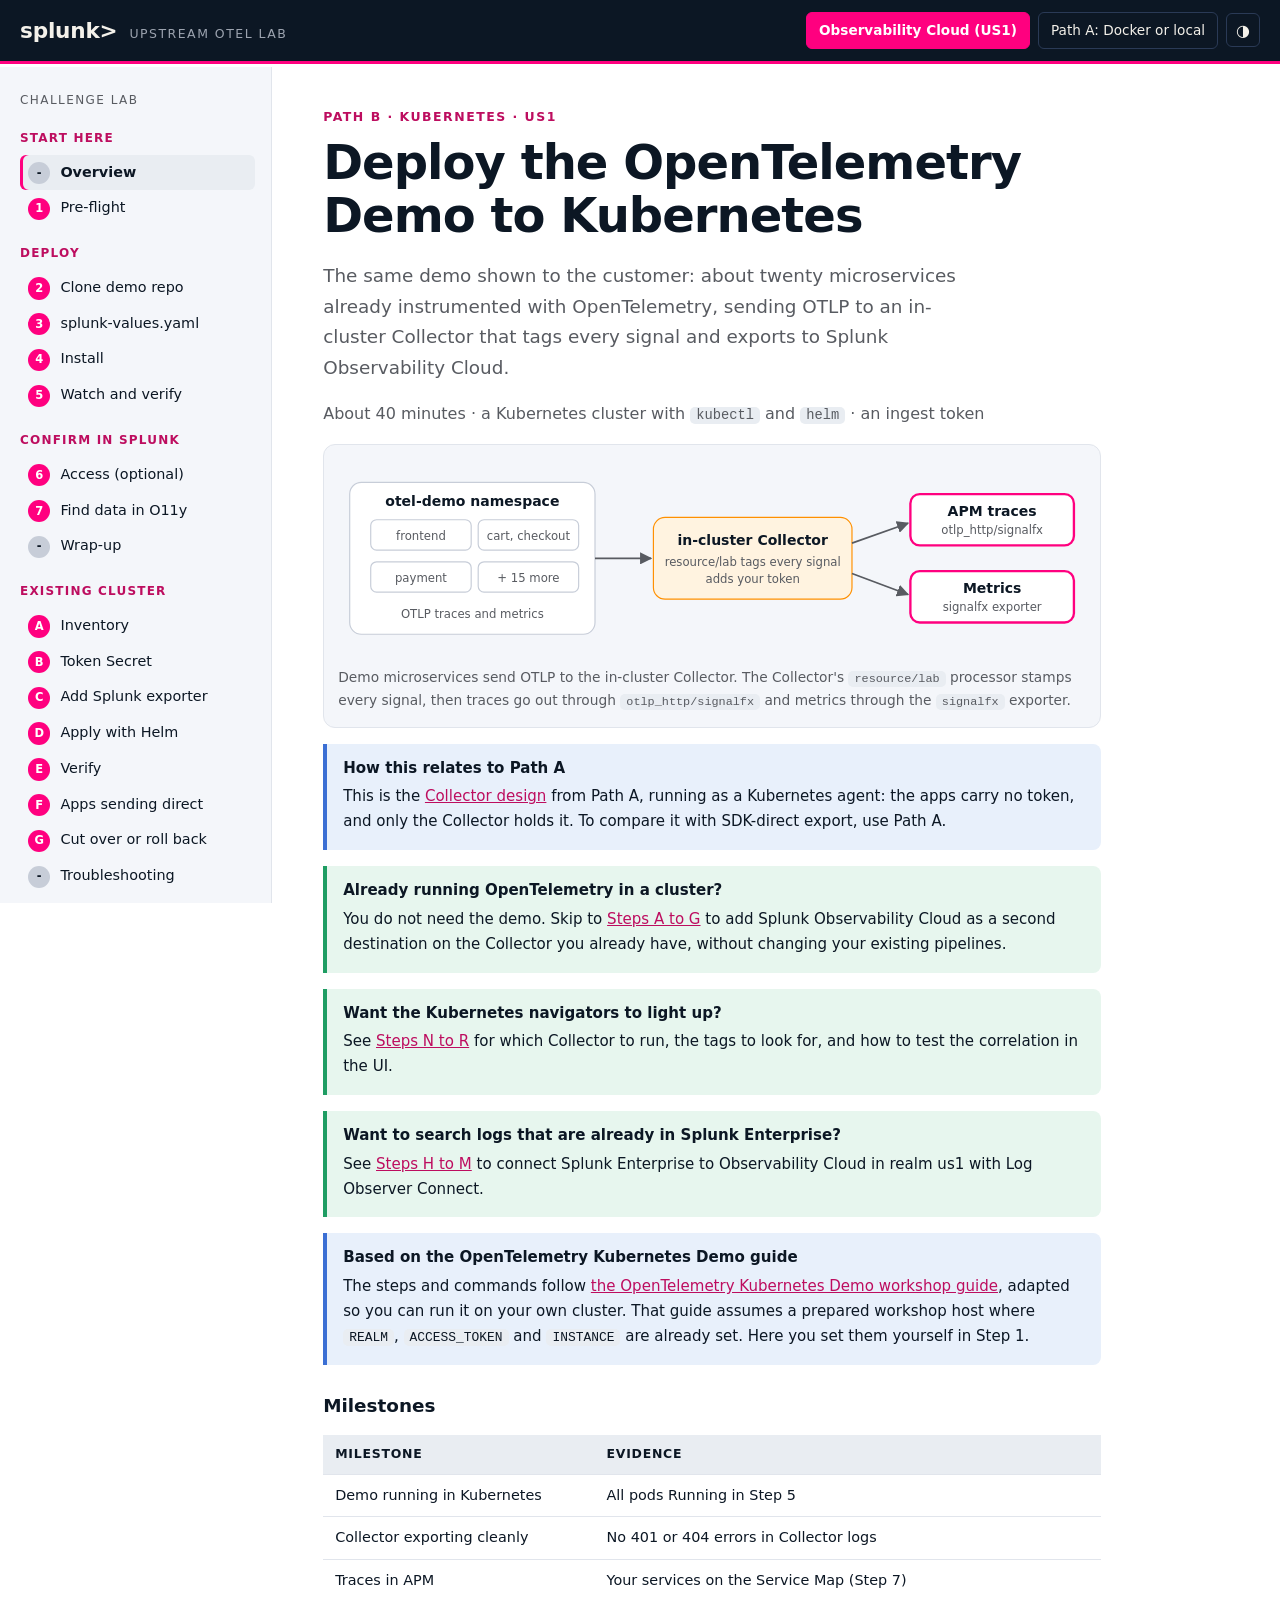
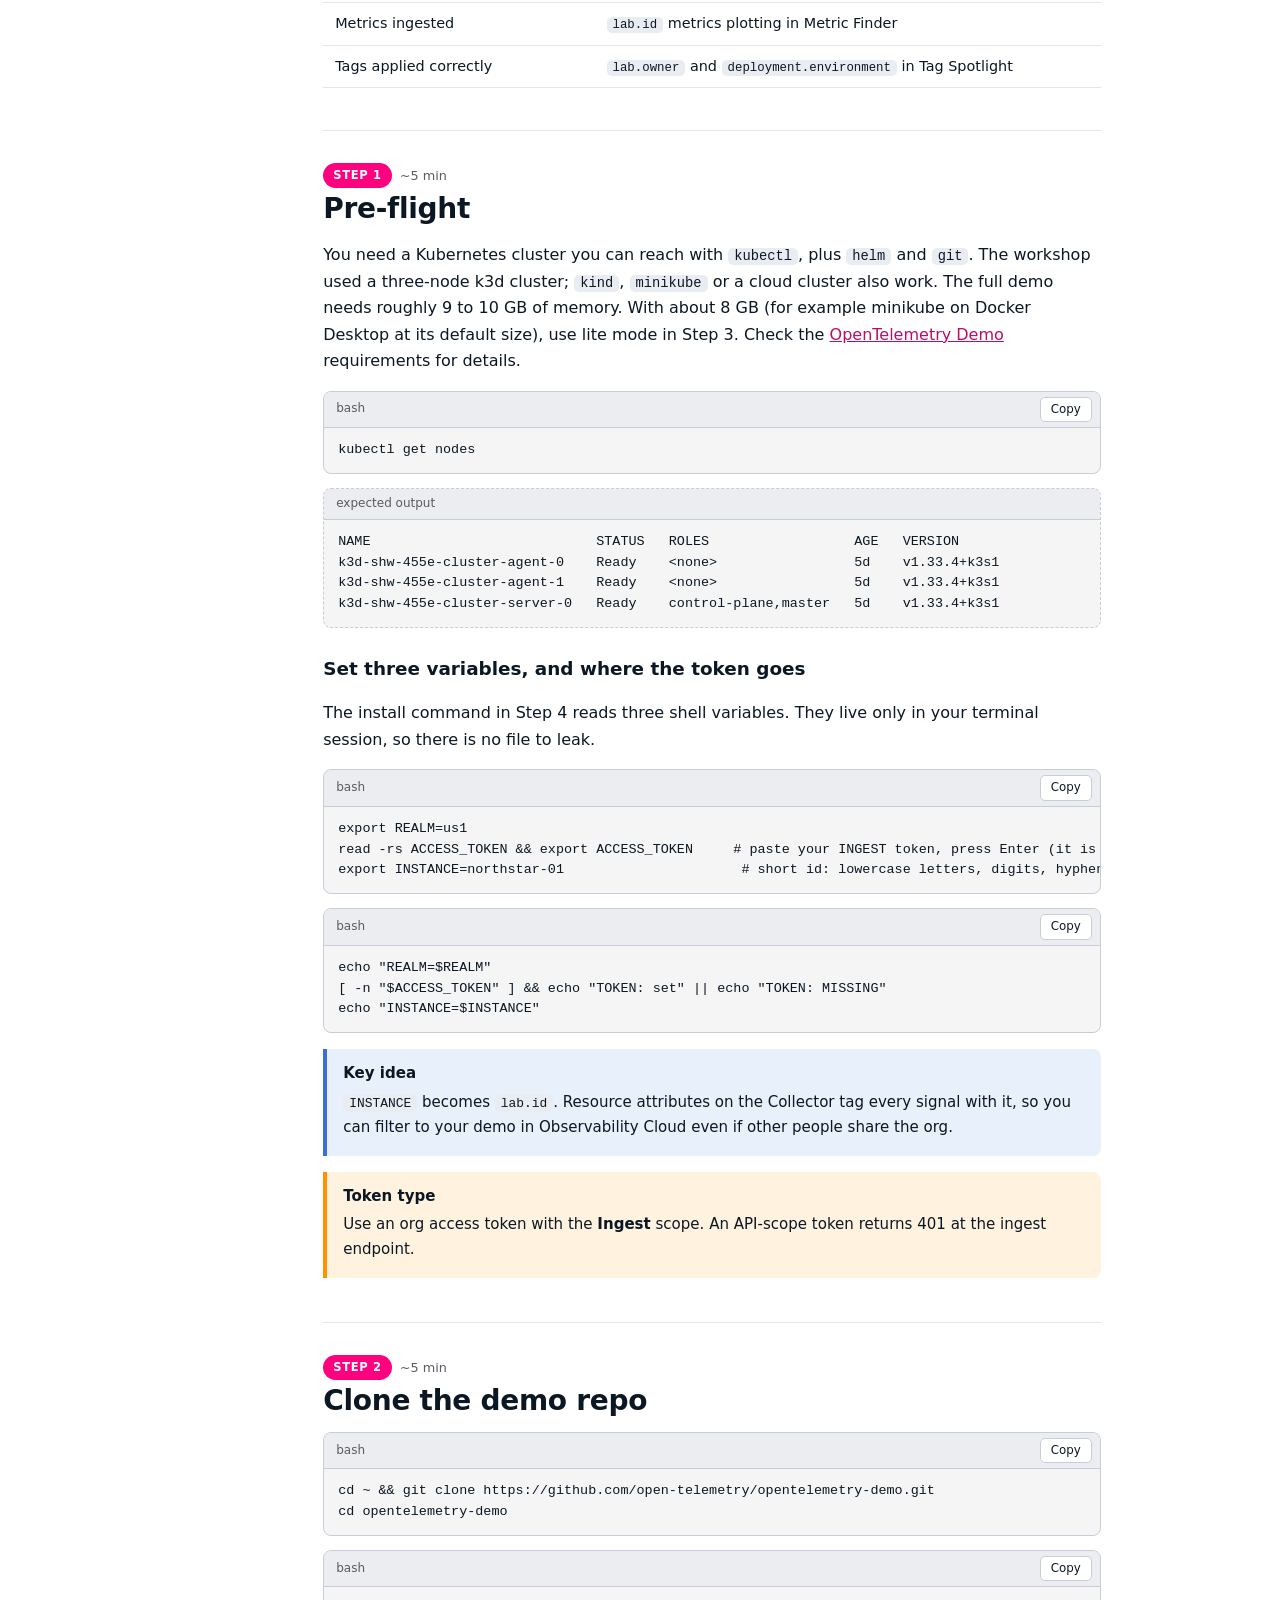
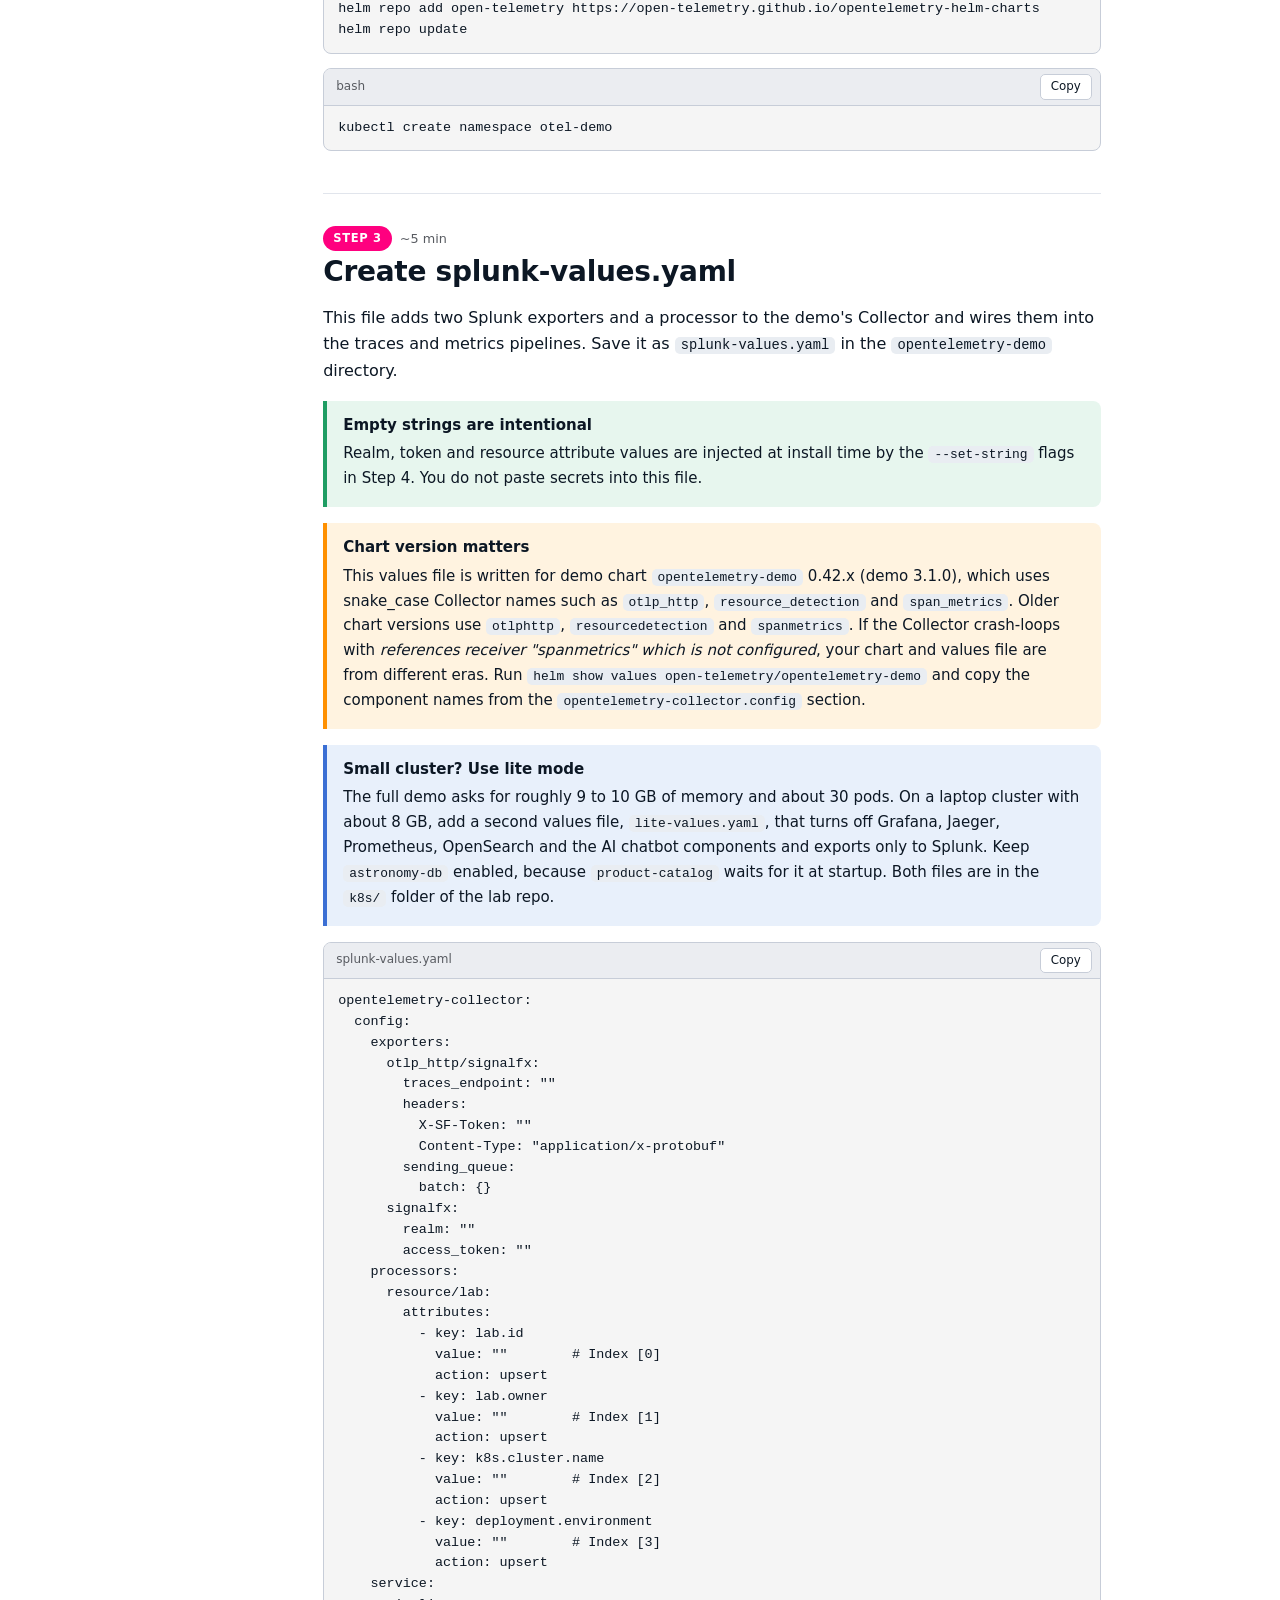
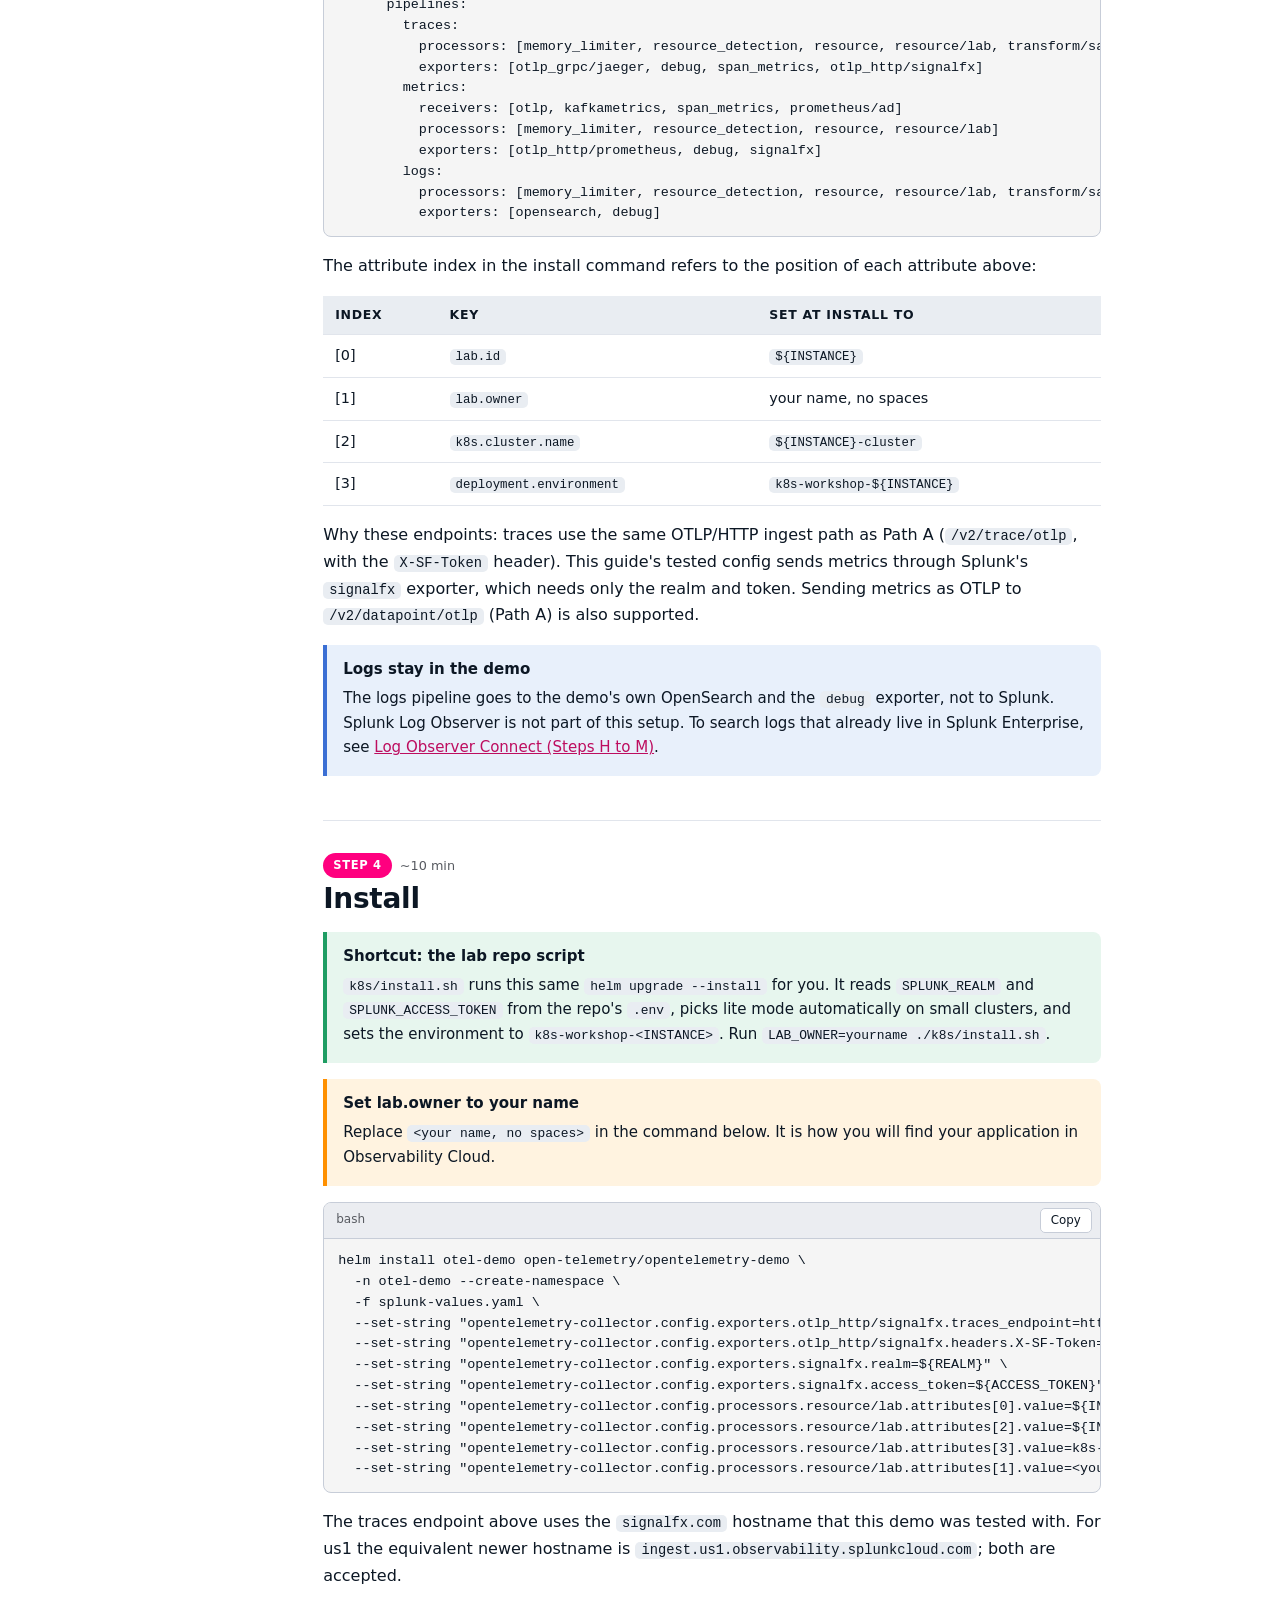
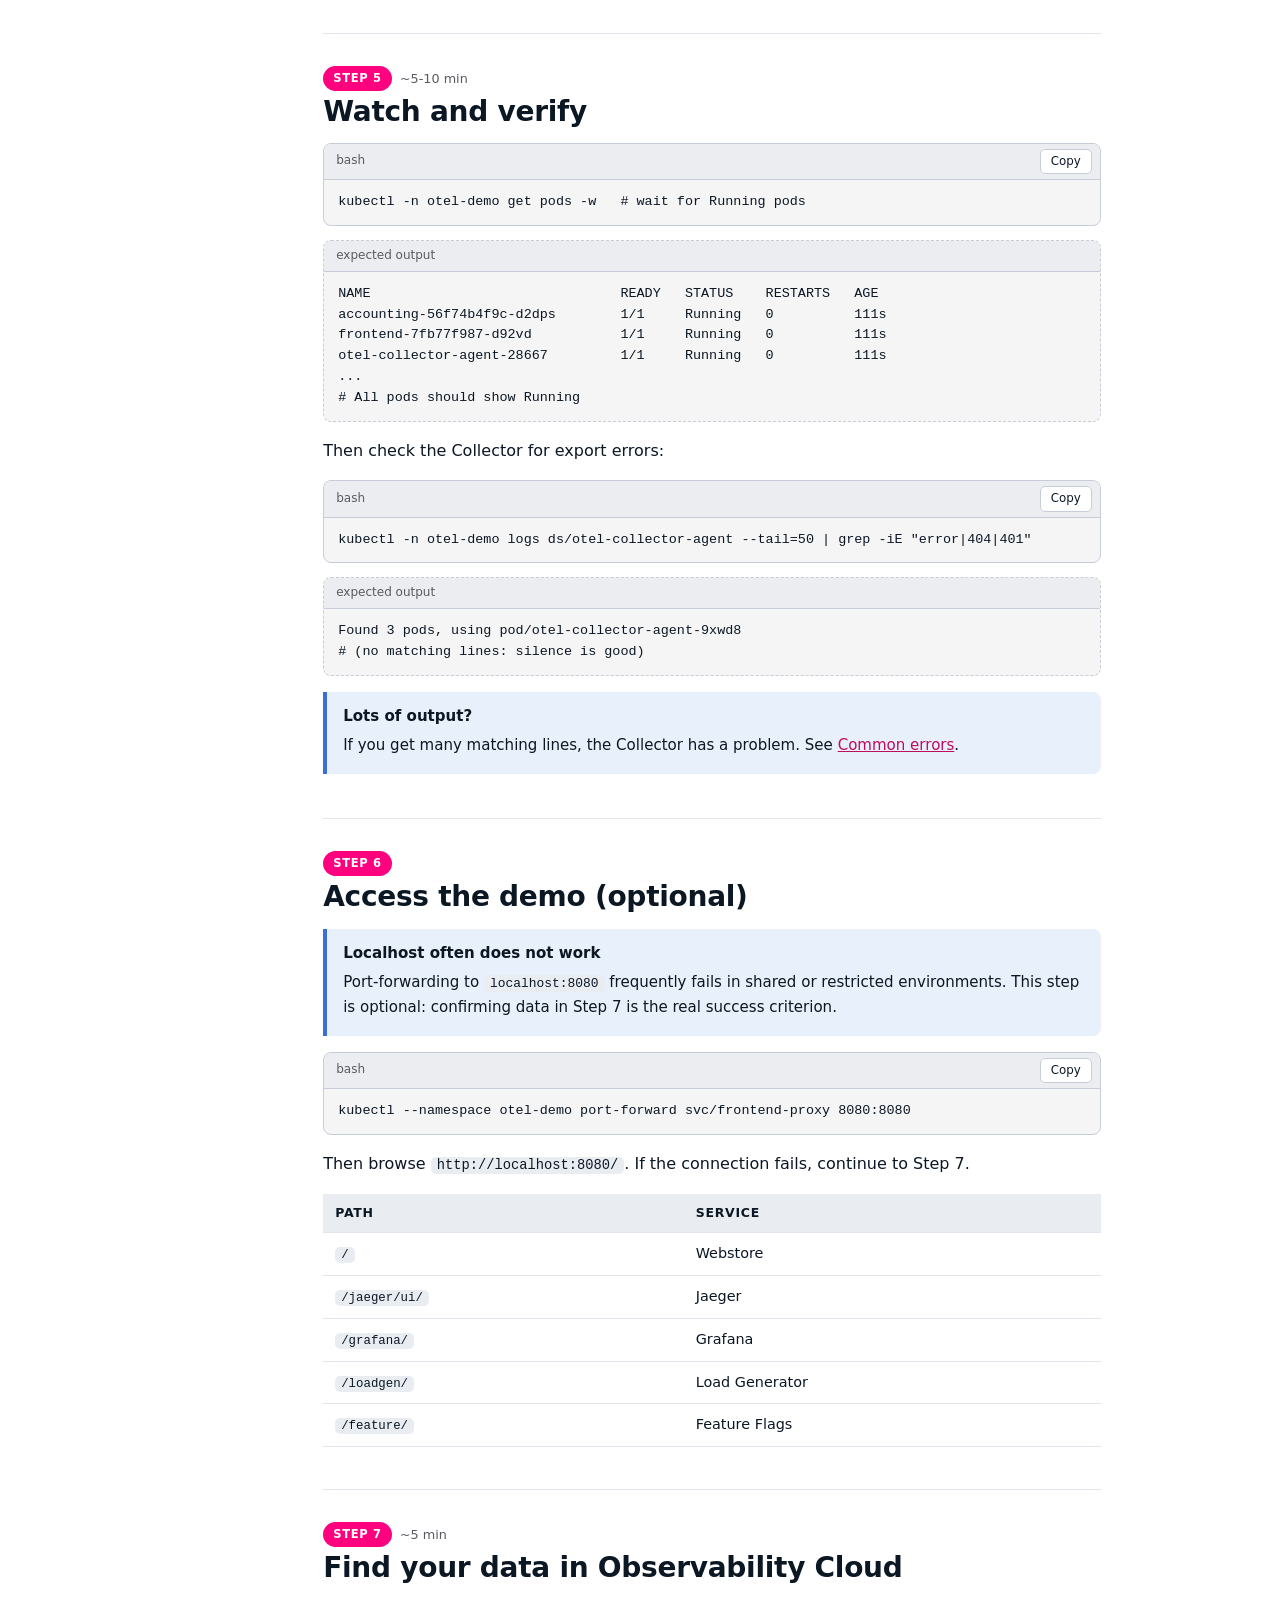
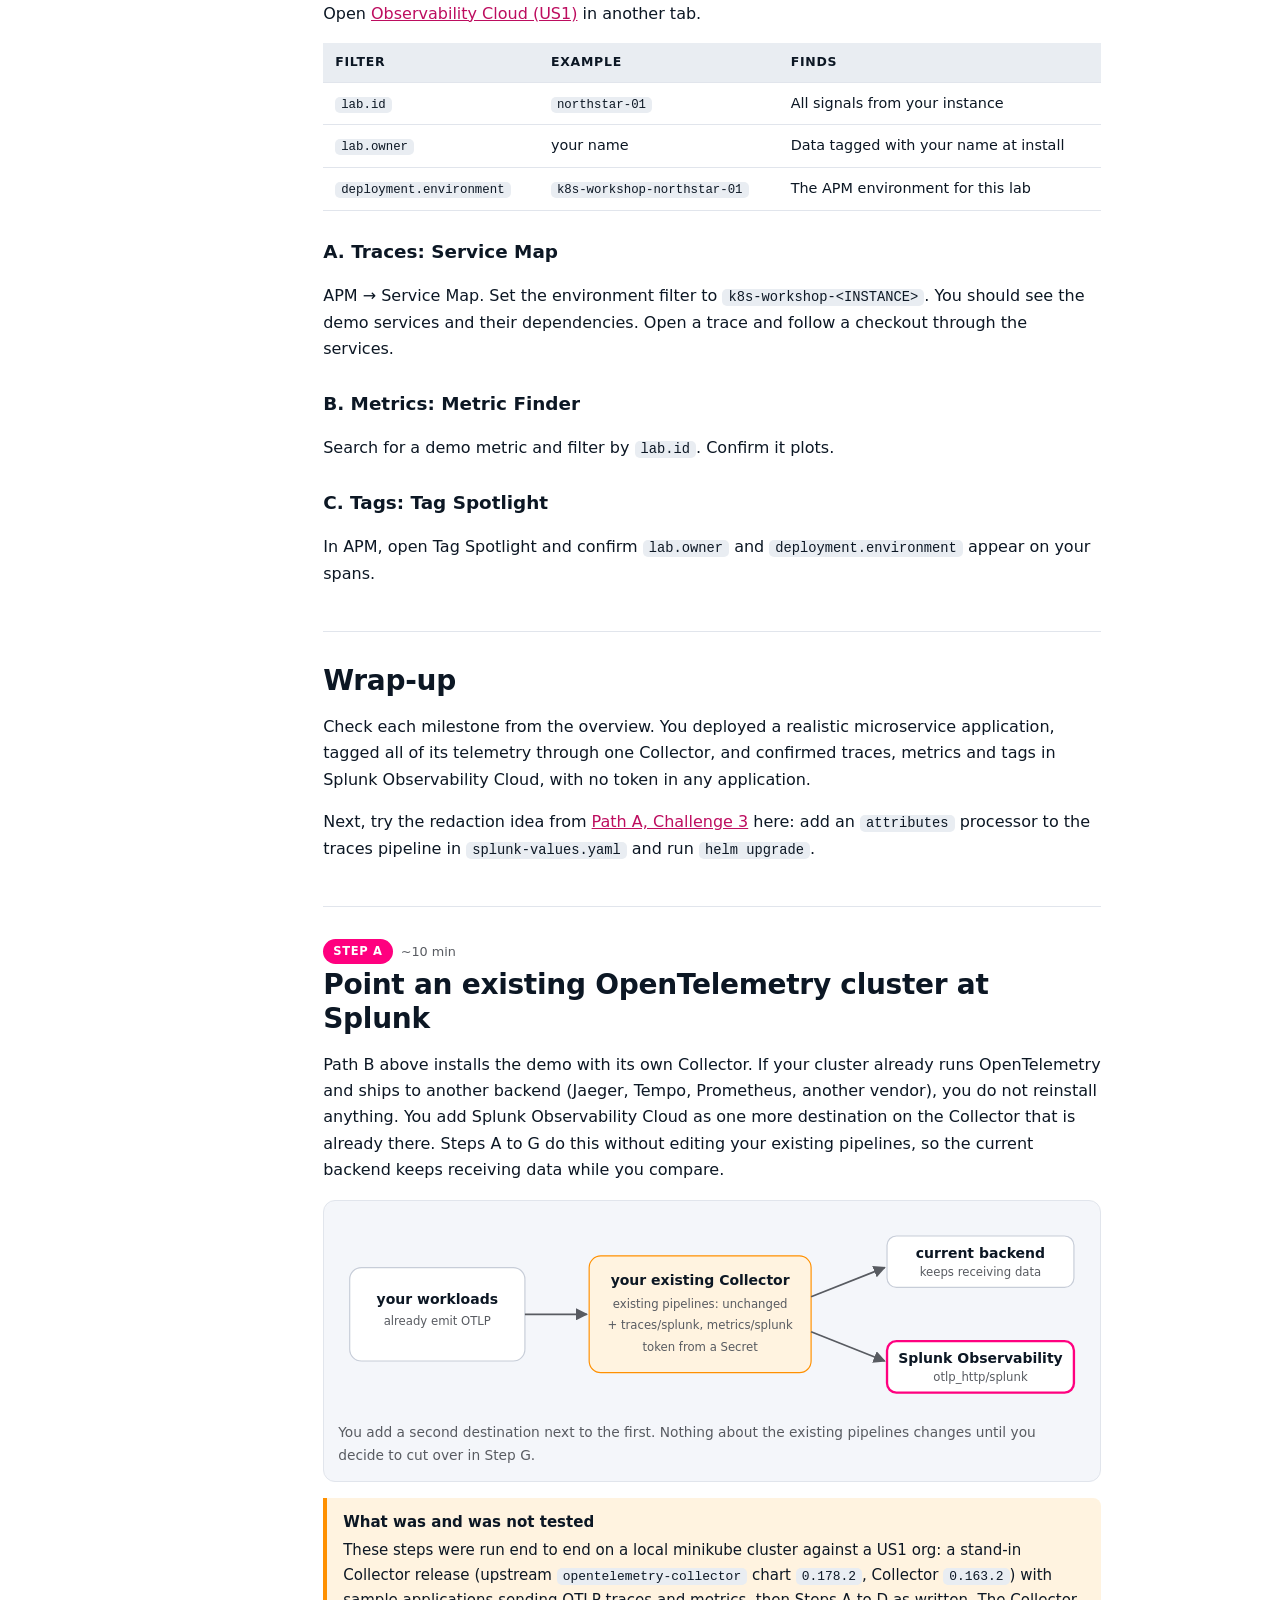
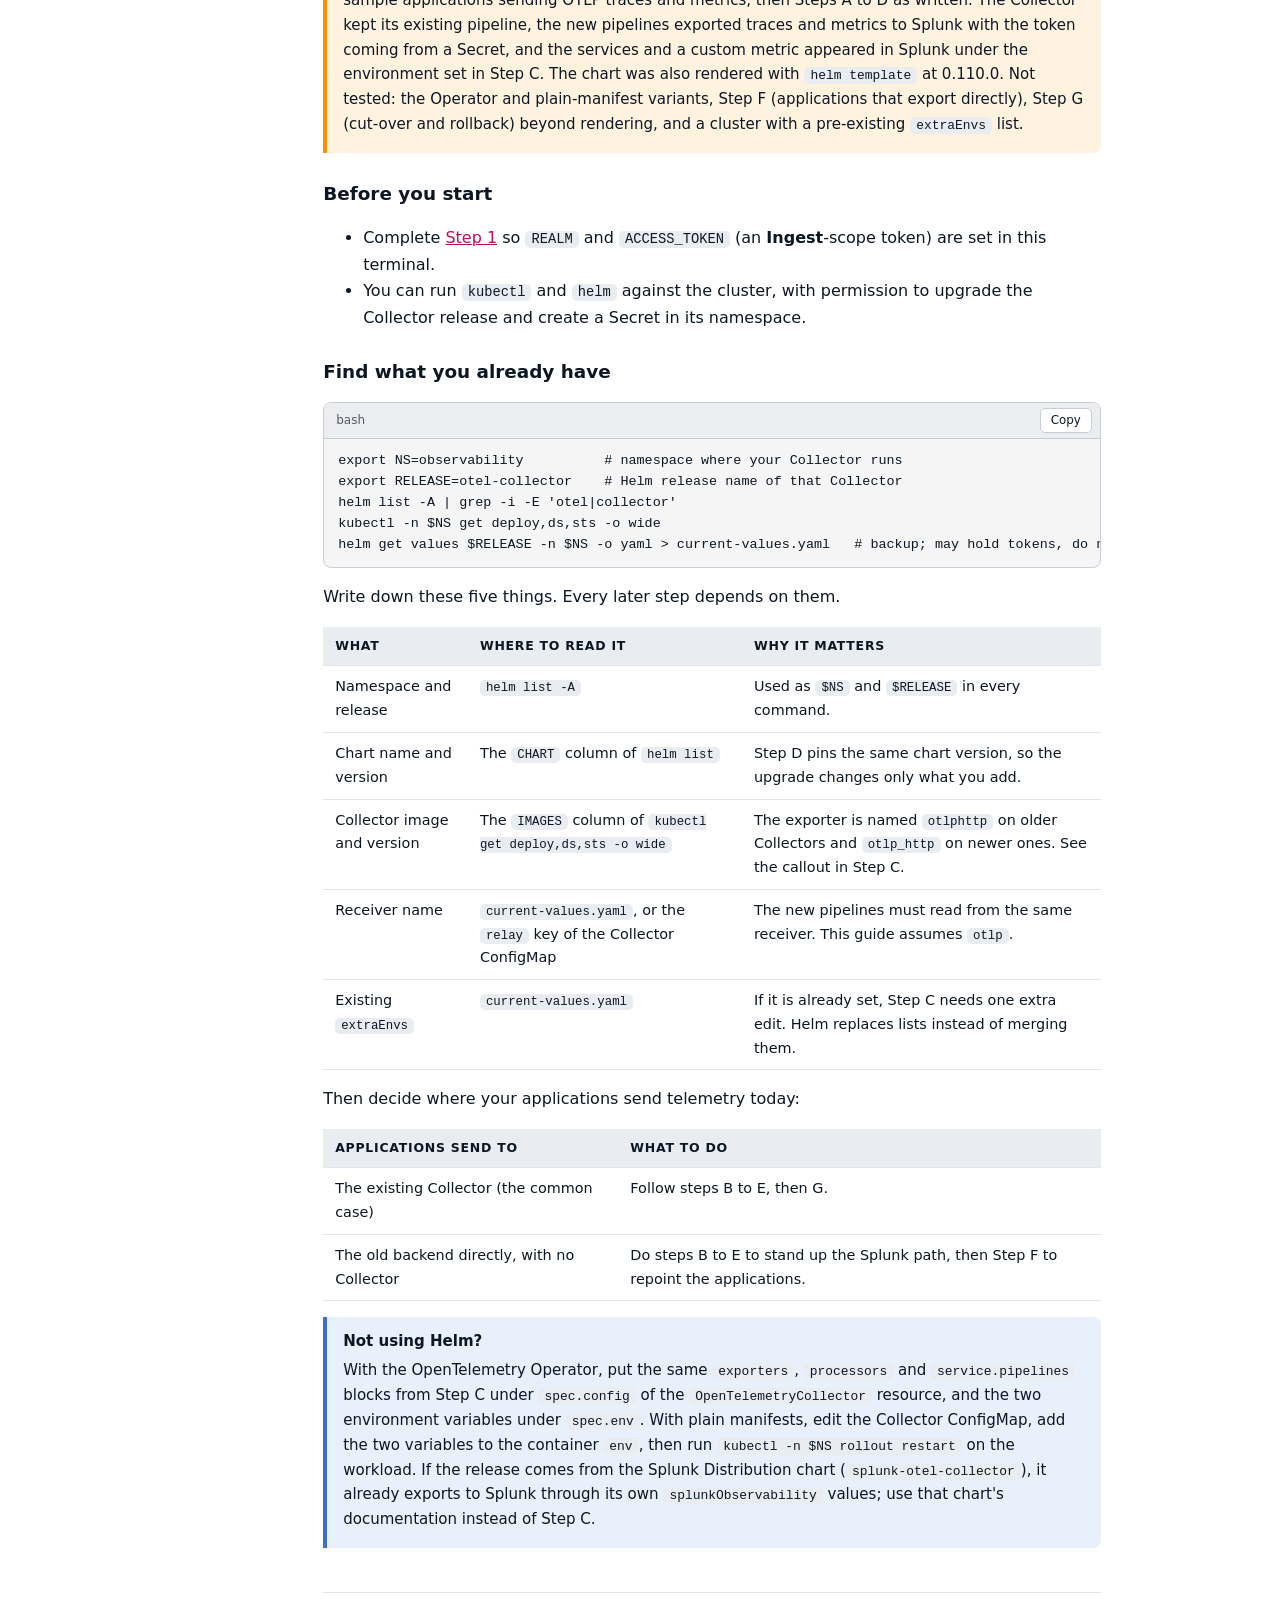
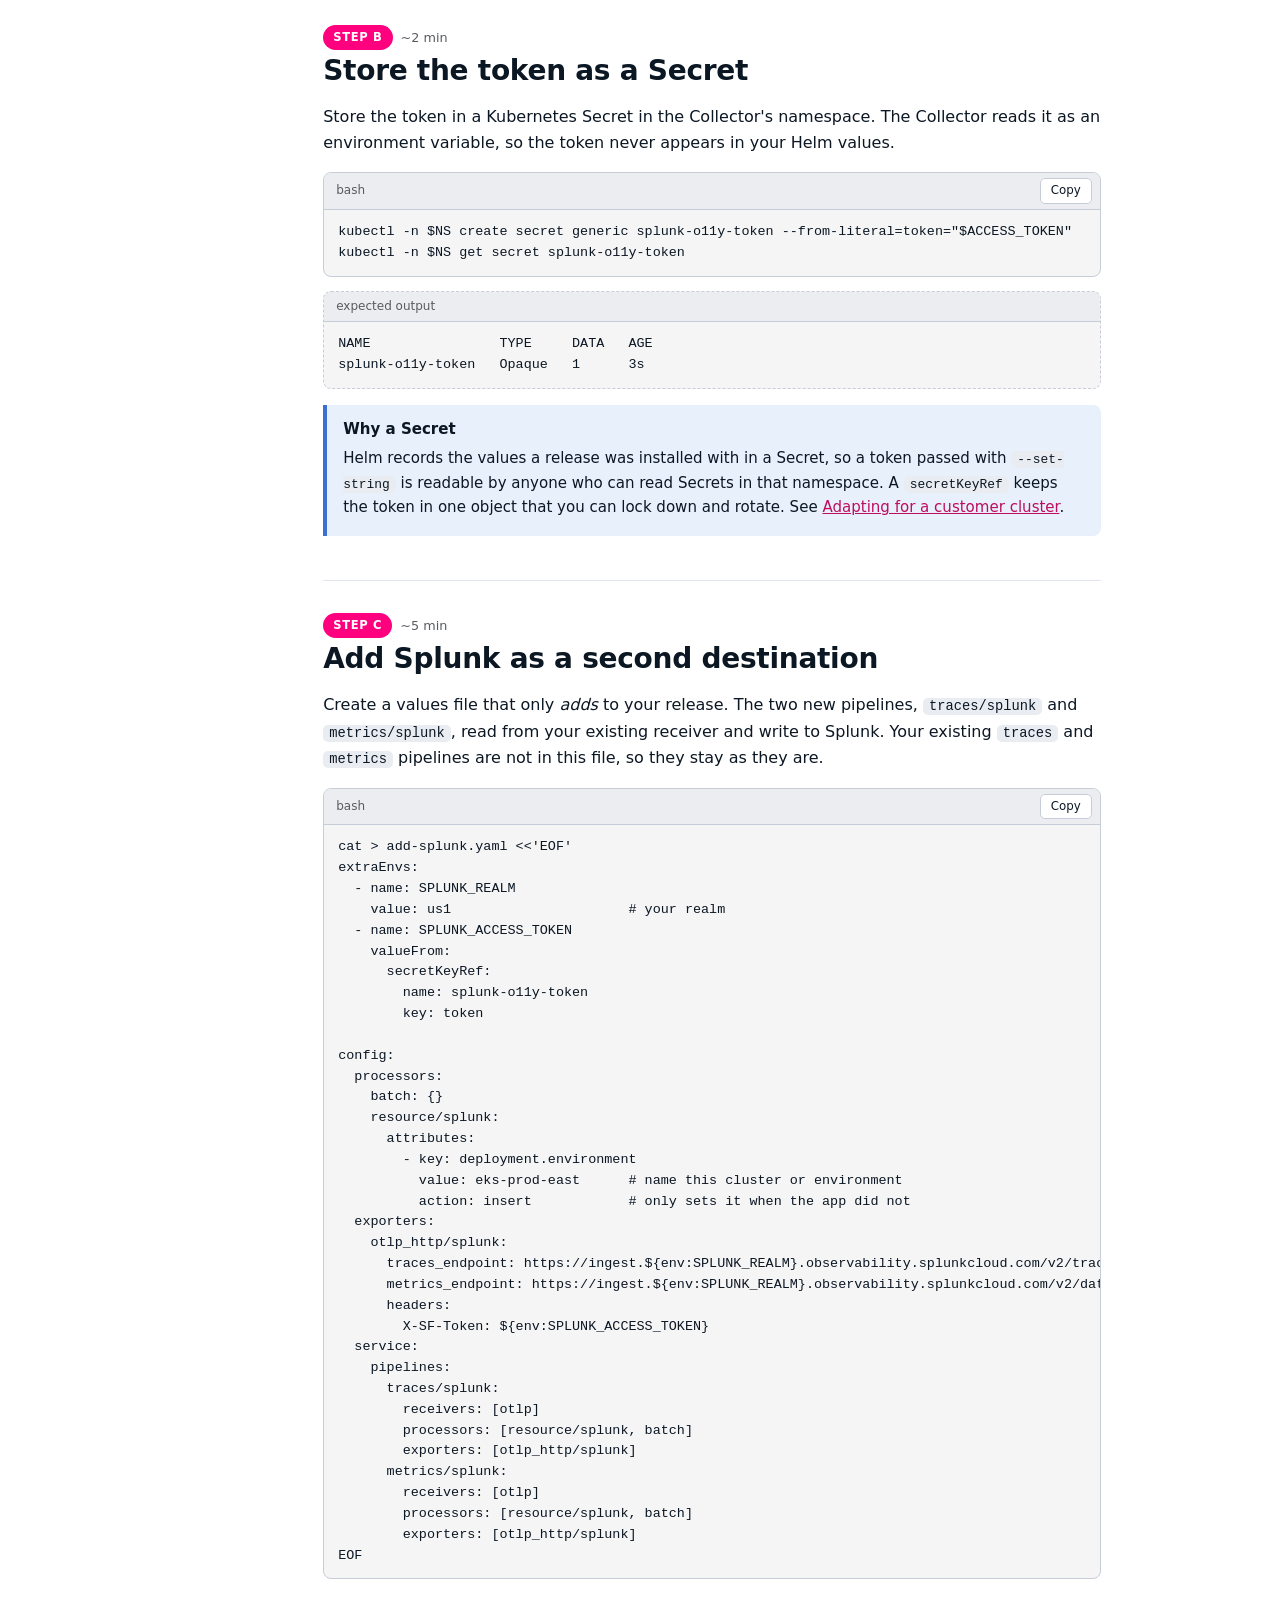
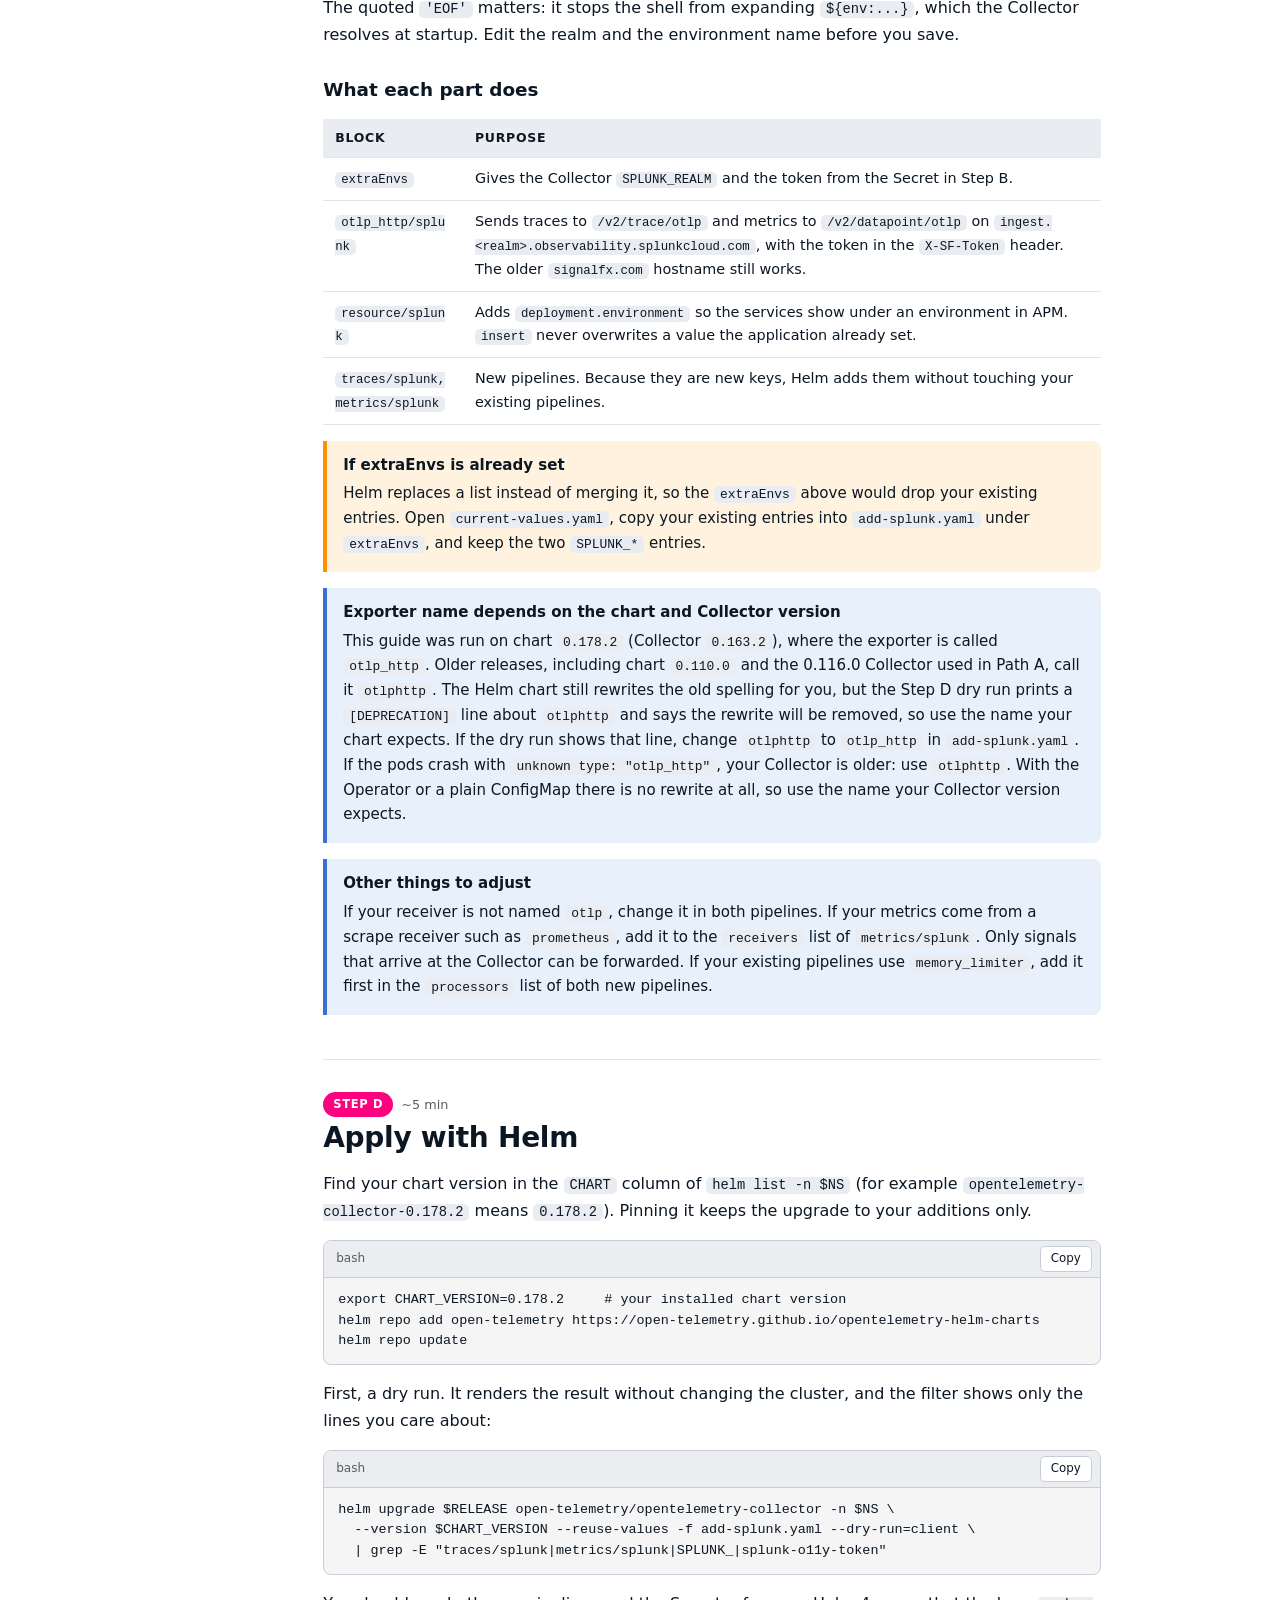
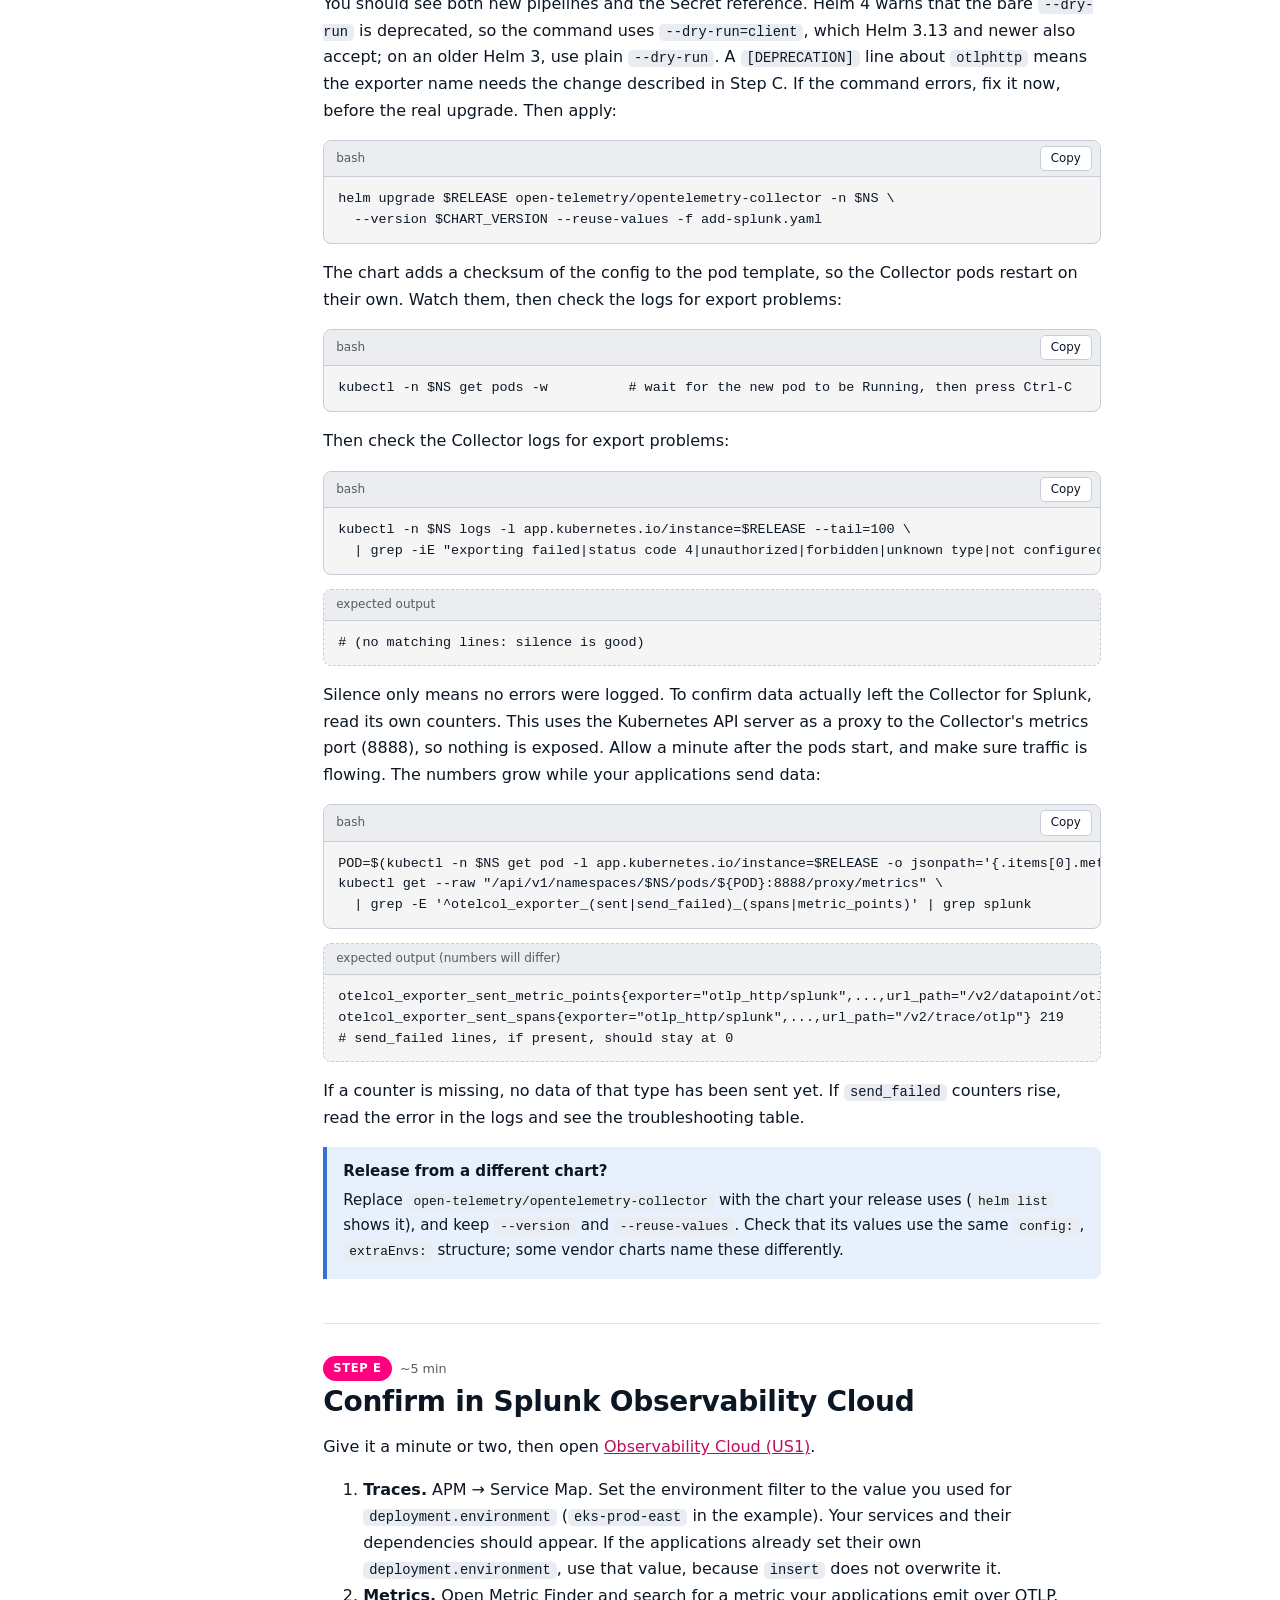
==== commit 53d40152: "Add Kubernetes navigator steps N-R: collector choice, Splunk distro, contrib caveats, tags, UI test " ====
--- a/docs/kubernetes.html
+++ b/docs/kubernetes.html
@@ -20,7 +20,7 @@
 </div></header>
 <div class="progress" aria-hidden="true"><div class="progress__bar" id="progressBar"></div></div>
 <div class="page">
-<aside class="sidebar" aria-label="Guide contents"><p class="sidebar__sub">Challenge lab</p><p class="sidebar__group">Start here</p><ul><li><a href="#overview"><span class="num num--dash">-</span>Overview</a></li><li><a href="#preflight"><span class="num">1</span>Pre-flight</a></li></ul><p class="sidebar__group">Deploy</p><ul><li><a href="#clone"><span class="num">2</span>Clone demo repo</a></li><li><a href="#values"><span class="num">3</span>splunk-values.yaml</a></li><li><a href="#install"><span class="num">4</span>Install</a></li><li><a href="#verify"><span class="num">5</span>Watch and verify</a></li></ul><p class="sidebar__group">Confirm in Splunk</p><ul><li><a href="#access"><span class="num">6</span>Access (optional)</a></li><li><a href="#o11y"><span class="num">7</span>Find data in O11y</a></li><li><a href="#wrapup"><span class="num num--dash">-</span>Wrap-up</a></li></ul><p class="sidebar__group">Existing cluster</p><ul><li><a href="#existing"><span class="num">A</span>Inventory</a></li><li><a href="#ex-token"><span class="num">B</span>Token Secret</a></li><li><a href="#ex-config"><span class="num">C</span>Add Splunk exporter</a></li><li><a href="#ex-apply"><span class="num">D</span>Apply with Helm</a></li><li><a href="#ex-verify"><span class="num">E</span>Verify</a></li><li><a href="#ex-apps"><span class="num">F</span>Apps sending direct</a></li><li><a href="#ex-cutover"><span class="num">G</span>Cut over or roll back</a></li><li><a href="#ex-trouble"><span class="num num--dash">-</span>Troubleshooting</a></li></ul><p class="sidebar__group">Splunk Enterprise logs</p><ul><li><a href="#loc"><span class="num">H</span>Overview, us1</a></li><li><a href="#loc-role"><span class="num">I</span>Service account</a></li><li><a href="#loc-wlm"><span class="num">J</span>Workload rule</a></li><li><a href="#loc-cert"><span class="num">K</span>Certificate</a></li><li><a href="#loc-connect"><span class="num">L</span>Add connection</a></li><li><a href="#loc-verify"><span class="num">M</span>Verify</a></li><li><a href="#loc-trouble"><span class="num num--dash">-</span>Troubleshooting</a></li></ul><p class="sidebar__group">Reference</p><ul><li><a href="#cleanup"><span class="num">8</span>Cleanup</a></li><li><a href="#customer"><span class="num num--dash">-</span>Adapting for a customer</a></li><li><a href="#diagnostics"><span class="num num--dash">-</span>Diagnostics</a></li><li><a href="#errors"><span class="num num--dash">-</span>Common errors</a></li></ul><p class="sidebar__group">Path A</p><ul><li><a href="index.html"><span class="num num--dash">-</span>&larr; Docker or local</a></li></ul></aside>
+<aside class="sidebar" aria-label="Guide contents"><p class="sidebar__sub">Challenge lab</p><p class="sidebar__group">Start here</p><ul><li><a href="#overview"><span class="num num--dash">-</span>Overview</a></li><li><a href="#preflight"><span class="num">1</span>Pre-flight</a></li></ul><p class="sidebar__group">Deploy</p><ul><li><a href="#clone"><span class="num">2</span>Clone demo repo</a></li><li><a href="#values"><span class="num">3</span>splunk-values.yaml</a></li><li><a href="#install"><span class="num">4</span>Install</a></li><li><a href="#verify"><span class="num">5</span>Watch and verify</a></li></ul><p class="sidebar__group">Confirm in Splunk</p><ul><li><a href="#access"><span class="num">6</span>Access (optional)</a></li><li><a href="#o11y"><span class="num">7</span>Find data in O11y</a></li><li><a href="#wrapup"><span class="num num--dash">-</span>Wrap-up</a></li></ul><p class="sidebar__group">Existing cluster</p><ul><li><a href="#existing"><span class="num">A</span>Inventory</a></li><li><a href="#ex-token"><span class="num">B</span>Token Secret</a></li><li><a href="#ex-config"><span class="num">C</span>Add Splunk exporter</a></li><li><a href="#ex-apply"><span class="num">D</span>Apply with Helm</a></li><li><a href="#ex-verify"><span class="num">E</span>Verify</a></li><li><a href="#ex-apps"><span class="num">F</span>Apps sending direct</a></li><li><a href="#ex-cutover"><span class="num">G</span>Cut over or roll back</a></li><li><a href="#ex-trouble"><span class="num num--dash">-</span>Troubleshooting</a></li></ul><p class="sidebar__group">Splunk Enterprise logs</p><ul><li><a href="#loc"><span class="num">H</span>Overview, us1</a></li><li><a href="#loc-role"><span class="num">I</span>Service account</a></li><li><a href="#loc-wlm"><span class="num">J</span>Workload rule</a></li><li><a href="#loc-cert"><span class="num">K</span>Certificate</a></li><li><a href="#loc-connect"><span class="num">L</span>Add connection</a></li><li><a href="#loc-verify"><span class="num">M</span>Verify</a></li><li><a href="#loc-trouble"><span class="num num--dash">-</span>Troubleshooting</a></li></ul><p class="sidebar__group">Kubernetes navigators</p><ul><li><a href="#nav"><span class="num">N</span>Which Collector?</a></li><li><a href="#nav-splunk"><span class="num">O</span>Splunk distribution</a></li><li><a href="#nav-contrib"><span class="num">P</span>Upstream contrib</a></li><li><a href="#nav-tags"><span class="num">Q</span>Tags to look for</a></li><li><a href="#nav-verify"><span class="num">R</span>Test in the UI</a></li></ul><p class="sidebar__group">Reference</p><ul><li><a href="#cleanup"><span class="num">8</span>Cleanup</a></li><li><a href="#customer"><span class="num num--dash">-</span>Adapting for a customer</a></li><li><a href="#diagnostics"><span class="num num--dash">-</span>Diagnostics</a></li><li><a href="#errors"><span class="num num--dash">-</span>Common errors</a></li></ul><p class="sidebar__group">Path A</p><ul><li><a href="index.html"><span class="num num--dash">-</span>&larr; Docker or local</a></li></ul></aside>
 <main id="content">
 <section id="overview">
 <p class="eyebrow">Path B &middot; Kubernetes &middot; us1</p>
@@ -40,6 +40,7 @@
 <path d="M220 85 L268 85" class="arrow"/><path d="M440 72 L488 55" class="arrow"/><path d="M440 98 L488 116" class="arrow"/></svg><figcaption>Demo microservices send OTLP to the in-cluster Collector. The Collector's <code>resource/lab</code> processor stamps every signal, then traces go out through <code>otlp_http/signalfx</code> and metrics through the <code>signalfx</code> exporter.</figcaption></figure>
 <div class="callout callout--info"><span class="callout__title">How this relates to Path A</span><p>This is the <a href="index.html#c2">Collector design</a> from Path A, running as a Kubernetes agent: the apps carry no token, and only the Collector holds it. To compare it with SDK-direct export, use Path A.</p></div>
 <div class="callout callout--tip"><span class="callout__title">Already running OpenTelemetry in a cluster?</span><p>You do not need the demo. Skip to <a href="#existing">Steps A to G</a> to add Splunk Observability Cloud as a second destination on the Collector you already have, without changing your existing pipelines.</p></div>
+<div class="callout callout--tip"><span class="callout__title">Want the Kubernetes navigators to light up?</span><p>See <a href="#nav">Steps N to R</a> for which Collector to run, the tags to look for, and how to test the correlation in the UI.</p></div>
 <div class="callout callout--tip"><span class="callout__title">Want to search logs that are already in Splunk Enterprise?</span><p>See <a href="#loc">Steps H to M</a> to connect Splunk Enterprise to Observability Cloud in realm us1 with Log Observer Connect.</p></div>
 <div class="callout"><span class="callout__title">Based on the OpenTelemetry Kubernetes Demo guide</span><p>The steps and commands follow <a href="https://garrett-splunk.github.io/OpenTelemetry-Kubernetes-Demo/">the OpenTelemetry Kubernetes Demo workshop guide</a>, adapted so you can run it on your own cluster. That guide assumes a prepared workshop host where <code>REALM</code>, <code>ACCESS_TOKEN</code> and <code>INSTANCE</code> are already set. Here you set them yourself in Step 1.</p></div>
 <h3>Milestones</h3>
@@ -502,6 +503,79 @@
 <tr><td>Not supported</td><td>Splunk Enterprise older than 9.0.1, a Splunk Cloud Platform trial, or a GovCloud environment.</td></tr>
 </tbody></table></div><div class="callout"><span class="callout__title">More help</span><p>The Splunk documentation has a page called <em>Troubleshoot Log Observer Connect setup</em>, linked from <a href="https://help.splunk.com/en/splunk-observability-cloud/manage-data/view-splunk-platform-logs/set-up-log-observer-connect-for-splunk-enterprise" target="_blank" rel="noopener noreferrer">the setup page</a>. The rows above are common causes inferred from the setup steps, not an exhaustive list.</p></div>
 </section>
+<section id="nav"><div class="step-meta"><span class="step-badge">Step N</span><span class="step-time">~5 min</span></div><h2>Light up the Kubernetes navigators: which Collector are you running?</h2>
+<p>The Kubernetes navigators (Infrastructure &rarr; Kubernetes) need cluster, node, pod and container metrics that carry the right Kubernetes metadata. How much work that is depends on which Collector build you run. Ask before you start.</p>
+<div class="table-wrap"><table class=""><thead><tr><th>Question</th><th>Why it matters</th></tr></thead><tbody>
+<tr><td>Do you run the <strong>Splunk Distribution</strong> of the OpenTelemetry Collector, or the upstream <strong>OpenTelemetry Collector Contrib</strong> build?</td><td>Contrib needs significant custom configuration to populate the navigators. The Splunk distribution is built for them.</td></tr>
+<tr><td>Why that one? Standardized on upstream, vendor neutrality, an existing pipeline, never compared?</td><td>The reason tells you whether trying the Splunk distribution on one cluster is a real conversation.</td></tr>
+<tr><td>How was it installed: Helm chart, raw manifests, an operator, a platform team template?</td><td>Raw manifests copied from an older example are the most likely to be out of date.</td></tr>
+<tr><td>Which Collector version, and who owns upgrades?</td><td>Configurations written for older versions use component names that have since been renamed.</td></tr>
+<tr><td>Do you also send logs to Splunk Platform (HEC), or only to Observability Cloud?</td><td>Decides whether the logs pipelines stay in the configuration.</td></tr></tbody></table></div>
+<div class="callout callout--tip"><span class="callout__title">Recommendation: one cluster</span><p>Ask for <strong>one cluster</strong> on the Splunk distribution, not a migration. You get a side-by-side result with no commitment. Applications keep using standard OpenTelemetry SDKs, so nothing in the application changes and the data stays portable.</p></div>
+<p>Why the Splunk distribution is the shorter path:</p>
+<ul><li><strong>One Helm install.</strong> It deploys a node agent (DaemonSet) and a cluster receiver (Deployment) preconfigured to collect cluster state, kubelet, container and host metrics, add Kubernetes metadata, and send to your realm. The upstream route is a set of manifests you edit by hand.</li>
+<li><strong>Maintained with the product.</strong> The chart is versioned alongside the navigators. A hand-built contrib configuration drifts as components are renamed.</li>
+<li><strong>Supported.</strong> Splunk supports its own distribution. Contrib is community supported.</li></ul>
+<p>Pick a path: <a href="#nav-splunk">Step O</a> (Splunk distribution, recommended) or <a href="#nav-contrib">Step P</a> (upstream contrib).</p>
+</section>
+<section id="nav-splunk"><div class="step-meta"><span class="step-badge">Step O</span><span class="step-time">~10 min</span></div><h2>Install the Splunk distribution on one cluster</h2>
+<p>Use a cluster name you will recognize in the navigator. It becomes the <code>k8s.cluster.name</code> tag on everything the Collector sends.</p>
+<div class="code-block" data-copy><div class="code-block__header"><span>bash</span><button class="btn-copy" type="button">Copy</button></div><pre><code>helm repo add splunk-otel-collector-chart https://signalfx.github.io/splunk-otel-collector-chart
+helm repo update
+helm upgrade --install splunk-otel-collector splunk-otel-collector-chart/splunk-otel-collector \
+  --set clusterName=my-cluster-name \
+  --set environment=my-environment \
+  --set splunkObservability.realm=us1 \
+  --set splunkObservability.accessToken=&quot;$ACCESS_TOKEN&quot; \
+  --set splunkObservability.profilingEnabled=false</code></pre></div>
+<div class="code-block" data-copy><div class="code-block__header"><span>bash</span><button class="btn-copy" type="button">Copy</button></div><pre><code>kubectl get pods</code></pre></div>
+<p>Expect one agent pod per node and one cluster-receiver pod, all <code>Running</code>.</p>
+<div class="callout callout--info"><span class="callout__title">Token handling</span><p>This passes the token on the command line for brevity. For anything beyond a lab, keep it in a Secret as in <a href="#ex-token">Step B</a>, and see <a href="#customer">Adapting for a customer cluster</a>.</p></div>
+<div class="callout callout--warning"><span class="callout__title">Local clusters (minikube, kind, Docker Desktop)</span><p>The kubelet on these clusters serves a certificate without IP addresses, so the kubelet stats receiver fails TLS verification and pod and container metrics never arrive. For a local cluster only, add <code>--set agent.config.receivers.kubelet_stats.insecure_skip_verify=true</code>. Do not use it on managed clusters (EKS, GKE, AKS), where the certificate is valid. On GKE Autopilot, EKS Fargate and similar, set the chart&rsquo;s <code>distribution</code> value instead. Valid values include <code>eks</code>, <code>eks/auto-mode</code>, <code>eks/fargate</code>, <code>gke</code>, <code>gke/autopilot</code>, <code>aks</code>, <code>openshift</code> and <code>talos</code>.</p></div>
+</section>
+<section id="nav-contrib"><div class="step-meta"><span class="step-badge">Step P</span><span class="step-time">~30 min</span></div><h2>Or: the upstream OpenTelemetry Collector Contrib</h2>
+<p>The Splunk field team keeps an example, <a href="https://github.com/splunk/observability-workshop/tree/main/workshop/otel-contrib-splunk-demo" target="_blank" rel="noopener noreferrer"><code>otel-contrib-splunk-demo</code></a> in <code>splunk/observability-workshop</code>. It runs contrib as a node agent plus a cluster receiver and deploys the Astronomy Shop demo. Its README lists the Kubernetes navigator, APM, database query performance, logs and Synthetics as available, and code profiling, RUM and the SmartAgent monitors as not available.</p>
+<p>Edit <code>k8s_manifests/configmap-and-secrets.yaml</code> (realm, cluster name, environment, token and HEC settings), then <code>kubectl apply -f k8s_manifests/</code>.</p>
+<h3>What the example configures</h3>
+<ul><li>A node agent with the <code>kubeletstats</code>, <code>hostmetrics</code>, <code>k8sattributes</code> and <code>resourcedetection</code> components, the <strong>SignalFx exporter</strong> for metrics, and OTLP, Jaeger and Zipkin receivers for traces.</li>
+<li>A cluster receiver with <code>k8s_cluster</code> (with <code>metadata_exporters: [signalfx]</code>, which writes the Kubernetes properties the navigator uses) and <code>k8s_events</code>.</li>
+<li>A ClusterRole that lets both read nodes, pods, workloads, events and autoscalers.</li>
+<li><code>k8s.cluster.name</code> and <code>deployment.environment</code> set on every signal by a <code>resource</code> processor.</li></ul>
+<div class="callout callout--warning"><span class="callout__title">The example is older: expect to adjust it</span><p>The upstream team notes it is older and may need updating for the current navigators, which is another reason to prefer the Splunk distribution on at least one cluster. Things to check:</p>
+<ul><li><strong>Renamed components.</strong> Current collector releases rename several components (for example <code>kubeletstats</code> to <code>kubelet_stats</code>). The old names still load with deprecation warnings, but plan to update them.</li>
+<li><strong>Disabled CPU metrics.</strong> The example disables <code>container.cpu.usage</code>, <code>k8s.pod.cpu.usage</code> and <code>k8s.node.cpu.usage</code>. If CPU is missing in the navigator, review those settings first.</li>
+<li><strong>Logs to HEC.</strong> The example sends logs to a Splunk Platform HEC endpoint. With no HEC, remove the <code>splunk_hec</code> exporters and the logs pipelines.</li>
+<li><strong>Local clusters.</strong> The same kubelet certificate issue as in Step O applies: set <code>insecure_skip_verify: true</code> on the kubelet receiver for local clusters only.</li>
+<li><strong>Image tag.</strong> The example uses the <code>latest</code> image. Pin a version so behavior does not change underneath you.</li></ul></div>
+</section>
+<section id="nav-tags"><div class="step-meta"><span class="step-badge">Step Q</span><span class="step-time">~5 min</span></div><h2>Which tags to look for when the data arrives</h2>
+<p>Filter in Metric Finder or a chart with <code>k8s.cluster.name:&lt;your cluster&gt;</code>. These are the tags the navigators and Related Content rely on.</p>
+<div class="table-wrap"><table class=""><thead><tr><th>Tag</th><th>Where</th><th>What it is for</th></tr></thead><tbody>
+<tr><td><code>k8s.cluster.name</code></td><td>Every metric, trace and log</td><td>The root key. The navigator groups by it. If it is missing, nothing lights up.</td></tr>
+<tr><td><code>k8s.node.name</code></td><td>Node, pod and container metrics</td><td>Node level of the hierarchy, and the join to host metrics.</td></tr>
+<tr><td><code>k8s.namespace.name</code></td><td>Pod and container metrics</td><td>Namespace grouping.</td></tr>
+<tr><td><code>k8s.pod.name</code>, <code>k8s.pod.uid</code></td><td>Pod and container metrics, spans</td><td>Pod identity. Spans that carry it give the APM-to-pod link.</td></tr>
+<tr><td><code>k8s.container.name</code>, <code>container.id</code></td><td>Container metrics, container logs</td><td>Container level.</td></tr>
+<tr><td><code>k8s.workload.kind</code>, <code>k8s.workload.name</code></td><td>Properties on cluster-state series</td><td>Deployment, DaemonSet and similar grouping. Also <code>k8s.deployment.name</code>, <code>k8s.daemonset.name</code>, <code>k8s.replicaset.name</code>.</td></tr>
+<tr><td><code>host.name</code></td><td>Host metrics such as <code>cpu.utilization</code></td><td>Joins the node to Infrastructure Monitoring hosts and to logs.</td></tr>
+<tr><td><code>deployment.environment</code> or <code>deployment.environment.name</code></td><td>Resource attribute</td><td>Joins to the APM environment. The Splunk distribution sets <code>deployment.environment.name</code> (the current OpenTelemetry convention) while Related Content documentation names <code>deployment.environment</code>. Make sure your spans and your Collector use the same name.</td></tr>
+<tr><td><code>service.name</code></td><td>Spans and logs</td><td>Joins APM to logs and workloads.</td></tr></tbody></table></div>
+<p>Metrics to find first: <code>k8s.pod.phase</code>, <code>k8s.node.condition_ready</code>, <code>k8s.deployment.available</code>, <code>container.memory.working_set</code>, <code>cpu.utilization</code>, and a container CPU metric such as <code>container.cpu.usage</code>.</p>
+</section>
+<section id="nav-verify"><div class="step-meta"><span class="step-badge">Step R</span><span class="step-time">~10 min</span></div><h2>Test the correlation in the UI</h2>
+<ol><li><strong>Cluster map.</strong> Open <a href="https://app.us1.signalfx.com/#/home" target="_blank" rel="noopener noreferrer">Observability Cloud (US1)</a> &rarr; Infrastructure &rarr; Kubernetes and find your <code>k8s.cluster.name</code>. Expect a node, then workloads and pods under it. If the cluster is absent, check the cluster name tag and the Collector pods first.</li>
+<li><strong>Node and pod.</strong> Select a node, then a pod. Confirm the CPU and memory charts have data rather than &ldquo;no data&rdquo;.</li>
+<li><strong>Related Content bar.</strong> At the bottom of the pod page, hover each tile; it tells you whether there are results. An APM tile appears only if a service&rsquo;s spans carry <code>k8s.pod.uid</code> or <code>k8s.pod.name</code>. A Logs tile appears only if logs are connected.</li>
+<li><strong>APM to pod.</strong> From your service in APM, open the Infrastructure tile. It should open the pod or node. An empty tile means the spans lack the pod or host attribute.</li>
+<li><strong>Search by tag.</strong> In Metric Finder search <code>k8s.pod.phase</code> and add the filter <code>k8s.cluster.name:&lt;name&gt;</code>. If the series exist and the navigator is empty, the problem is metadata, not collection.</li>
+<li><strong>Negative check.</strong> Remove the filter and look for series with no <code>k8s.cluster.name</code>. Those never appear in the navigator.</li></ol>
+<div class="callout callout--tip"><span class="callout__title">Check</span><p>The milestone for this section: your cluster appears in Infrastructure &rarr; Kubernetes with CPU and memory on its pods, and an APM service opens the pod it runs on.</p></div>
+<div class="table-wrap"><table class=""><thead><tr><th>Symptom</th><th>Fix</th></tr></thead><tbody>
+<tr><td>Navigator is empty</td><td>Check the Collector runs the cluster receiver with the SignalFx metadata exporter, <code>k8s.cluster.name</code> is set, and the ClusterRole lets it read nodes and pods.</td></tr>
+<tr><td>Pods listed, no CPU or memory</td><td>The kubelet receiver is failing (TLS on local clusters) or the CPU metrics are disabled. Check the Collector logs and Step P.</td></tr>
+<tr><td>No APM tile on the pod</td><td>Spans lack <code>k8s.pod.uid</code> or <code>k8s.pod.name</code>. Add the <code>k8sattributes</code> processor to the traces pipeline.</td></tr>
+<tr><td>Environment does not match APM</td><td><code>deployment.environment</code> versus <code>deployment.environment.name</code>. Use the same name on both sides.</td></tr></tbody></table></div>
+</section>
 <section id="cleanup"><div class="step-meta"><span class="step-badge">Step 8</span></div><h2>Cleanup</h2>
 <div class="code-block" data-copy><div class="code-block__header"><span>bash</span><button class="btn-copy" type="button">Copy</button></div><pre><code>helm uninstall otel-demo -n otel-demo
 kubectl delete namespace otel-demo</code></pre></div>
